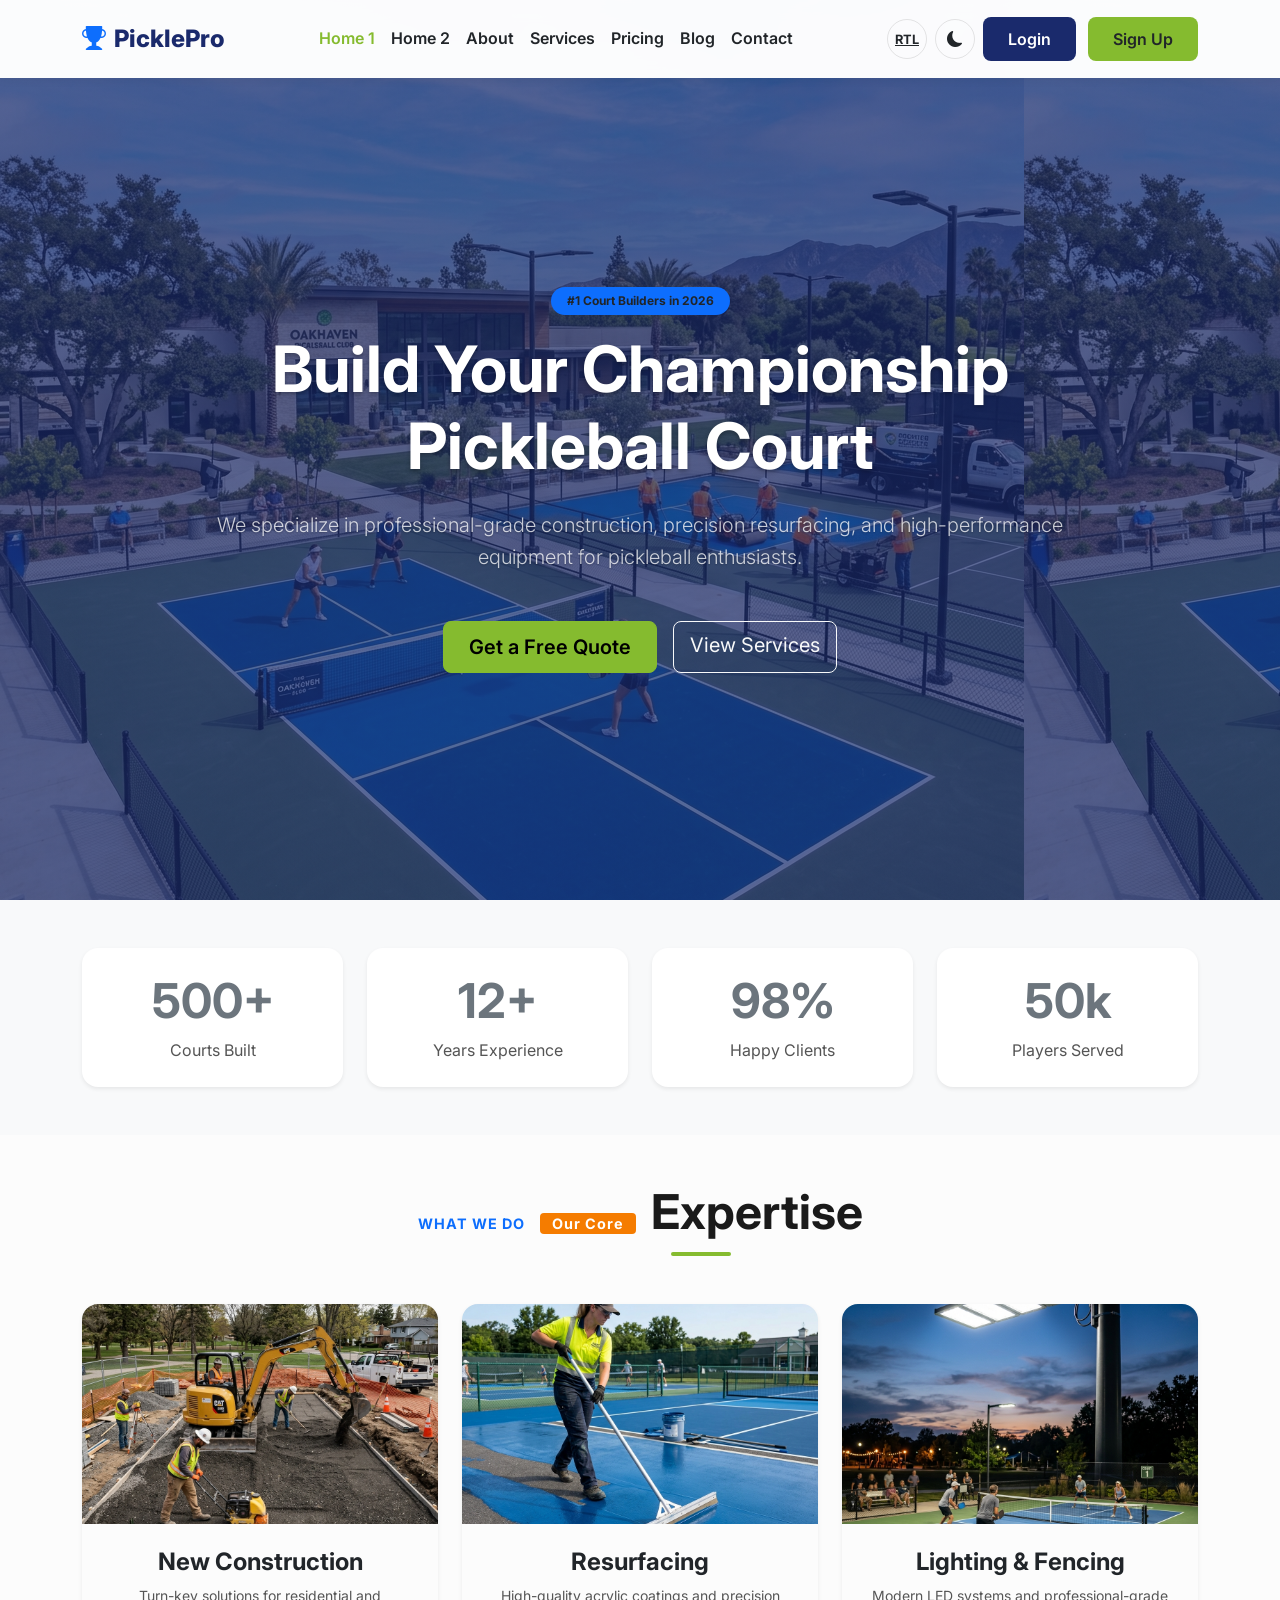
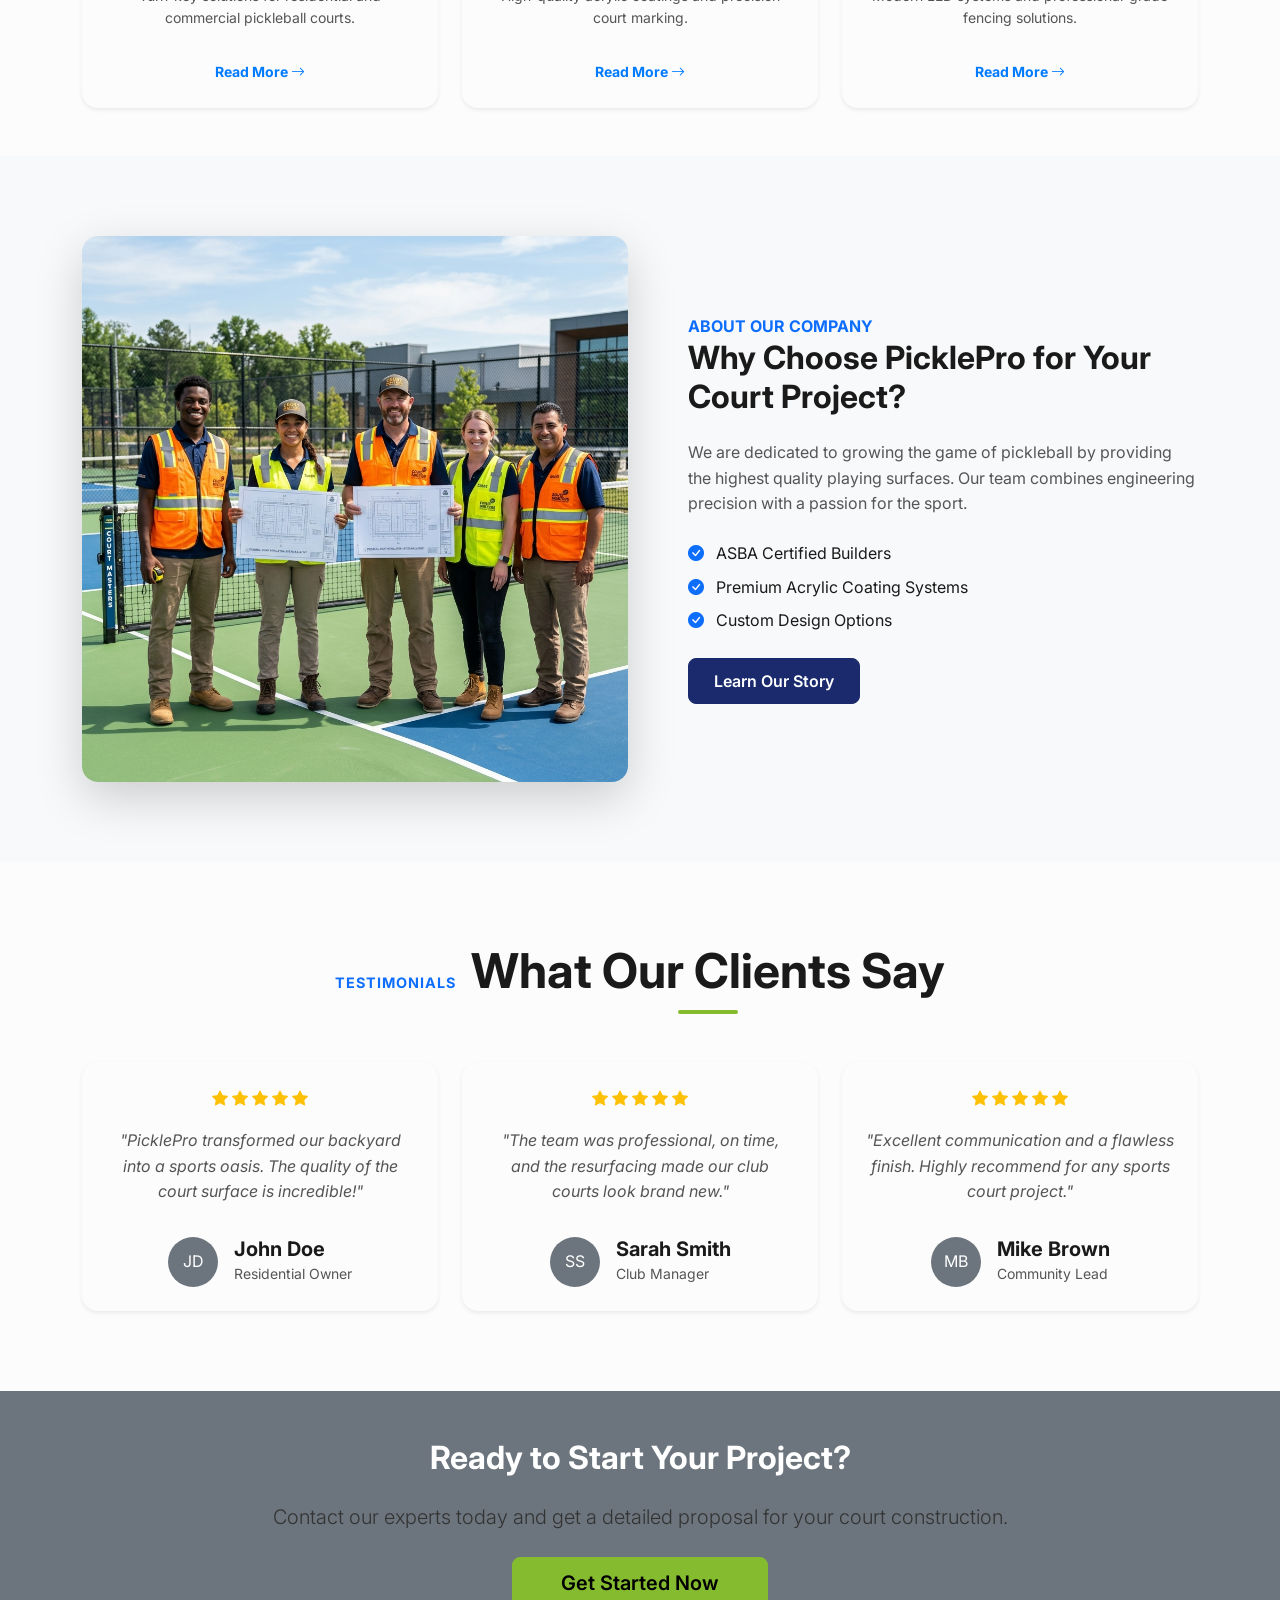
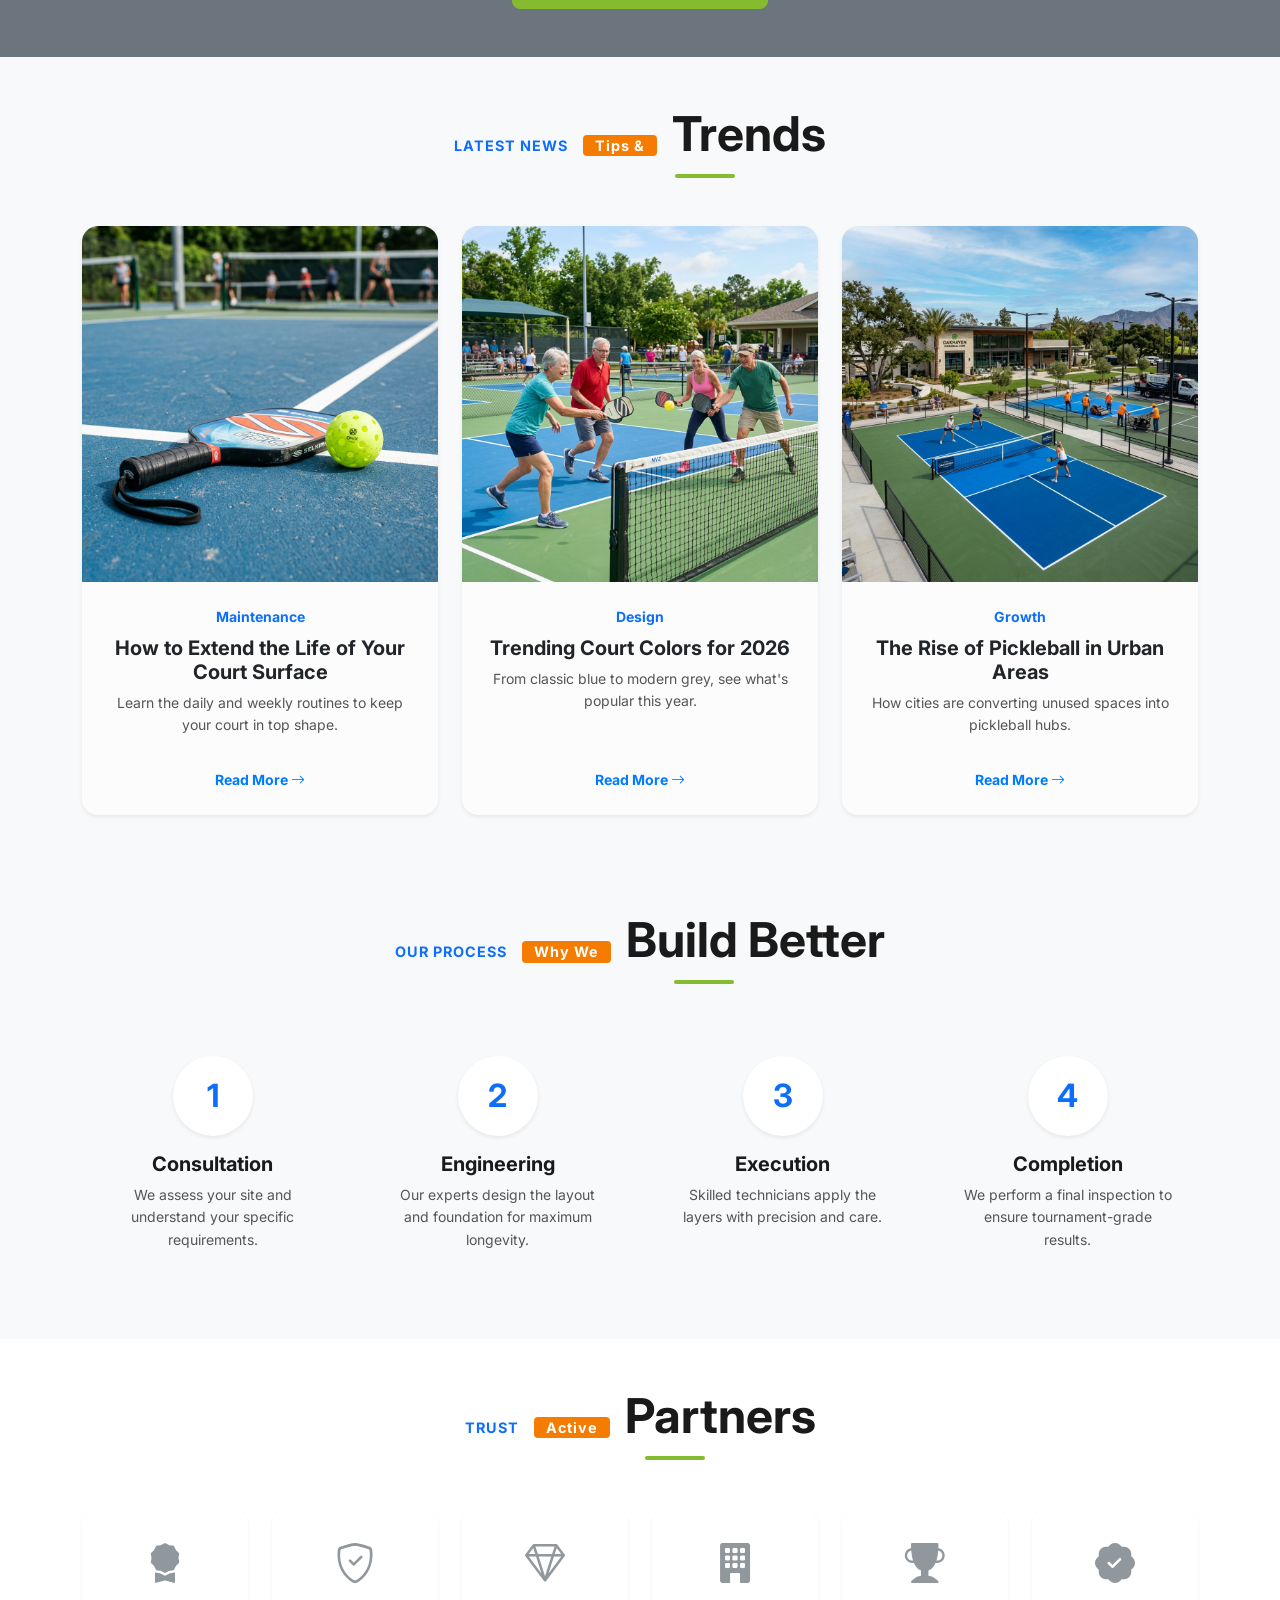
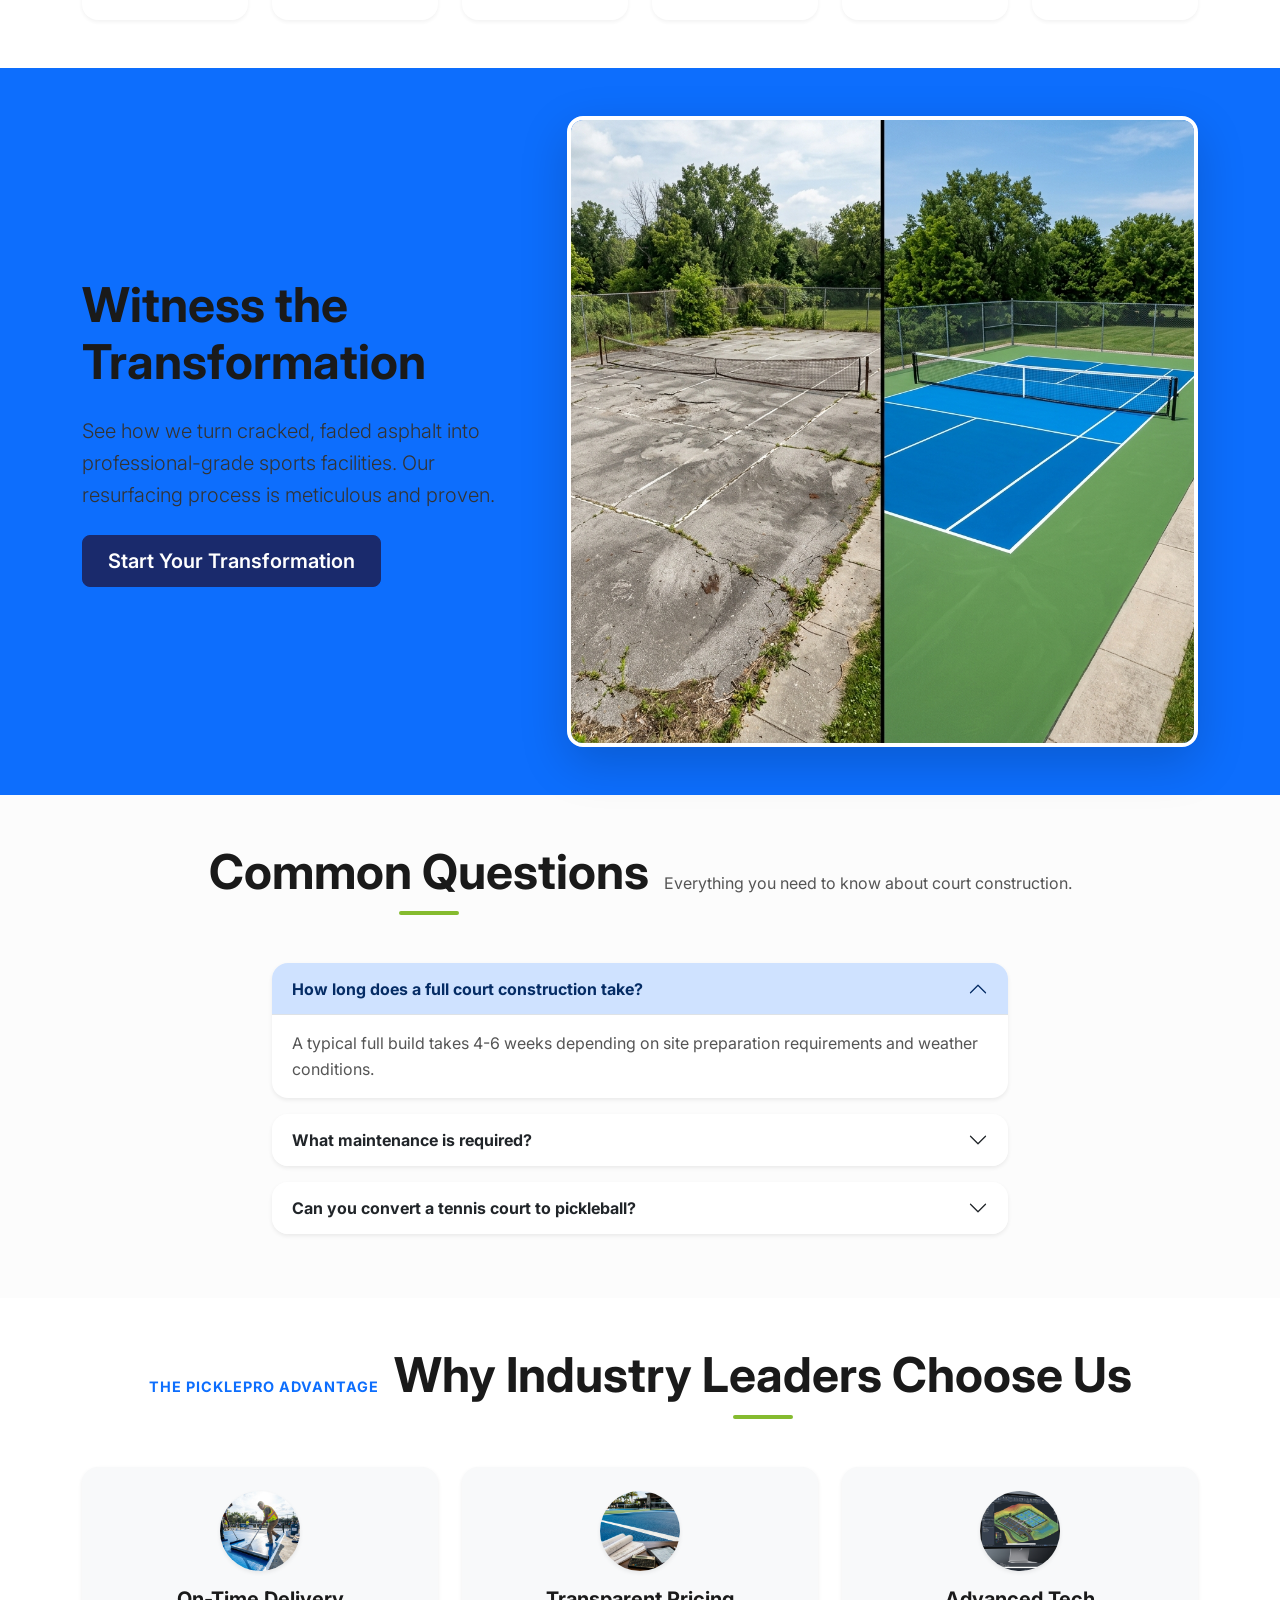
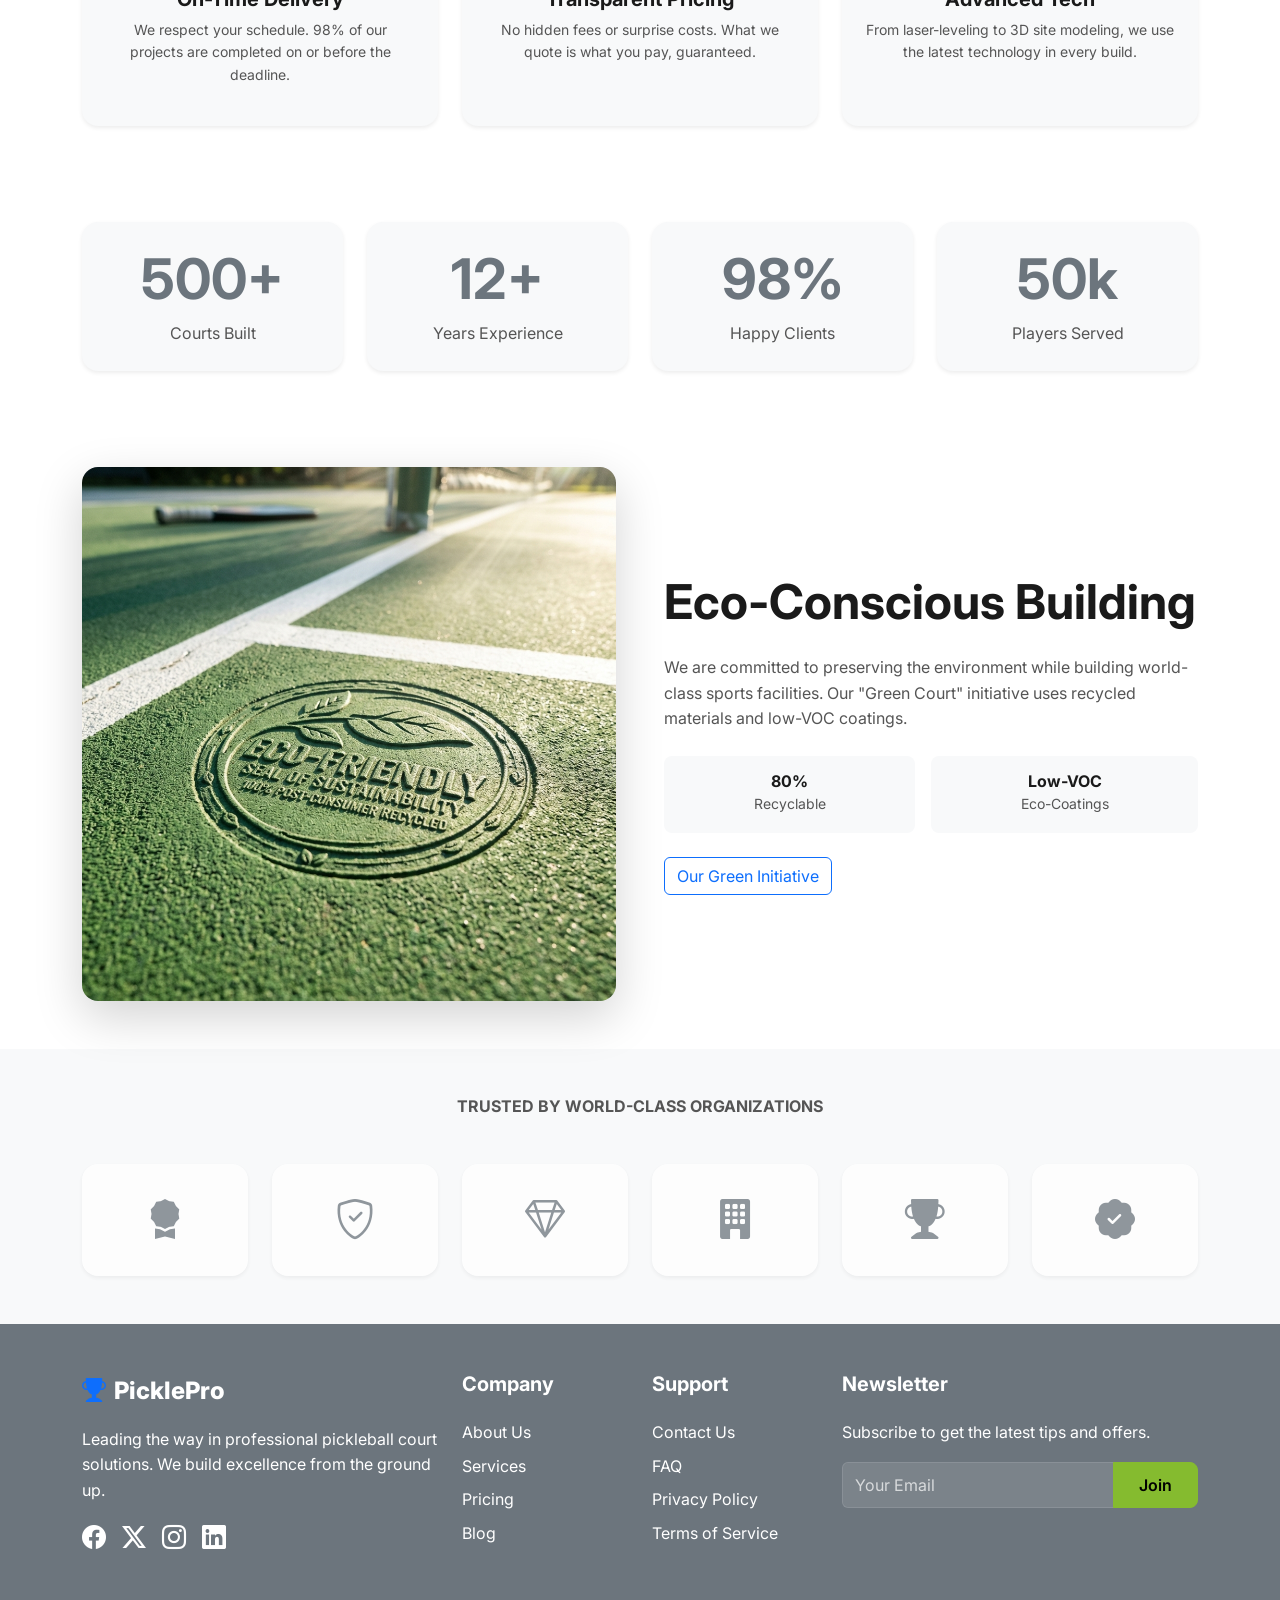
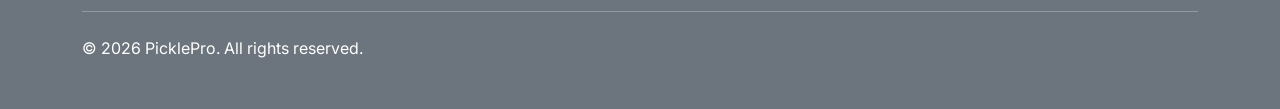
==== index.html @ c719e406 "UI: Fixed hamburger menu initialization issue in main.js. Improved offcanvas header branding and mob" ====
<!DOCTYPE html>
<html lang="en" dir="ltr" data-bs-theme="light">
<head>
    <meta charset="UTF-8">
    <meta name="viewport" content="width=device-width, initial-scale=1.0">
    <title>PicklePro | Premium Pickleball Court Construction & Resurfacing</title>
    <!-- Favicon -->
    <link rel='icon' type='image/png' href='assets/images/favicon.png'>
    
    <meta name="description" content="Professional pickleball court construction and resurfacing services. High-quality acrylic coatings, fencing, lighting, and net systems.">
    <!-- Bootstrap CSS -->
    <link href="https://cdn.jsdelivr.net/npm/bootstrap@5.3.3/dist/css/bootstrap.min.css" rel="stylesheet">
    <!-- Bootstrap Icons -->
    <link rel="stylesheet" href="https://cdn.jsdelivr.net/npm/bootstrap-icons@1.11.3/font/bootstrap-icons.min.css">
    <!-- Google Fonts -->
    <link href="https://fonts.googleapis.com/css2?family=Inter:wght@400;600;700;800&display=swap" rel="stylesheet">
    <!-- Custom CSS -->
    <link rel="stylesheet" href="assets/css/style.css">
</head>
<body>

    <!-- Header -->
    <header class="fixed-top">
        <nav class="navbar navbar-expand-lg">
            <div class="container">
                <a class="navbar-brand d-flex align-items-center" href="index.html">
                    <i class="bi bi-trophy-fill me-2 text-primary"></i>
                    <span>PicklePro</span>
                </a>
                
                <div class="d-flex align-items-center order-lg-3">
                    <div class="d-none d-lg-flex align-items-center">
                        <button class="btn btn-link me-2 fw-bold" id="rtl-toggle" title="Toggle RTL" style="font-size: 0.8rem;">
                            RTL
                        </button>
                        <button class="btn btn-link me-2" id="theme-toggle" title="Toggle Theme">
                            <i class="bi bi-moon-fill"></i>
                        </button>
                    </div>
                    <div class="d-none d-lg-block">
                        <a href="login.html" class="btn btn-secondary me-2">Login</a>
                        <a href="register.html" class="btn btn-primary">Sign Up</a>
                    </div>
                    <button class="navbar-toggler ms-2" type="button" data-bs-toggle="offcanvas" data-bs-target="#offcanvasNavbar" aria-controls="offcanvasNavbar">
                        <span class="navbar-toggler-icon"></span>
                    </button>
                </div>

                <div class="offcanvas offcanvas-end" tabindex="-1" id="offcanvasNavbar" aria-labelledby="offcanvasNavbarLabel">
                    <div class="offcanvas-header">
                        <h5 class="offcanvas-title d-flex align-items-center" id="offcanvasNavbarLabel">
                            <i class="bi bi-trophy-fill me-2 text-primary"></i>
                            <span>PicklePro</span>
                        </h5>
                        <button type="button" class="btn-close" data-bs-dismiss="offcanvas" aria-label="Close"></button>
                    </div>
                    <div class="offcanvas-body">
                        <div class="d-flex d-lg-none align-items-center mb-4 pb-3 border-bottom">
                            <button class="rtl-toggle-mobile me-2 fw-bold" title="Toggle RTL">
                                RTL
                            </button>
                            <button class="theme-toggle-mobile" title="Toggle Theme">
                                <i class="bi bi-moon-fill me-1"></i> Mode
                            </button>
                        </div>
                        <ul class="navbar-nav justify-content-center flex-grow-1 pe-3">
                            <li class="nav-item"><a class="nav-link active" href="index.html">Home 1</a></li>
                            <li class="nav-item"><a class="nav-link" href="home-2.html">Home 2</a></li>
                            <li class="nav-item"><a class="nav-link" href="about.html">About</a></li>
                            <li class="nav-item"><a class="nav-link" href="services.html">Services</a></li>
                            <li class="nav-item"><a class="nav-link" href="pricing.html">Pricing</a></li>
                            <li class="nav-item"><a class="nav-link" href="blog.html">Blog</a></li>
                            <li class="nav-item"><a class="nav-link" href="contact.html">Contact</a></li>
                            <li class="nav-item d-lg-none mt-3"><a href="login.html" class="btn btn-secondary w-100 mb-2">Login</a></li>
                            <li class="nav-item d-lg-none"><a href="register.html" class="btn btn-primary w-100">Sign Up</a></li>
                        </ul>
                    </div>
                </div>
            </div>
        </nav>
    </header>

    <main>
        <!-- Hero Section -->
        <section class="hero text-center d-flex align-items-center min-vh-100">
            <div class="container">
                <div class="row justify-content-center">
                    <div class="col-lg-10">
                        <span class="badge bg-primary text-dark mb-3 px-3 py-2 rounded-pill">#1 Court Builders in 2026</span>
                        <h1 class="display-3 fw-bold mb-4">Build Your Championship Pickleball Court</h1>
                        <p class="lead mb-5 text-light opacity-75">We specialize in professional-grade construction, precision resurfacing, and high-performance equipment for pickleball enthusiasts.</p>
                        <div class="d-flex flex-column flex-sm-row justify-content-center gap-3">
                            <a href="contact.html" class="btn btn-primary btn-lg">Get a Free Quote</a>
                            <a href="services.html" class="btn btn-outline-light btn-lg">View Services</a>
                        </div>
                    </div>
                </div>
            </div>
        </section>

        <!-- Stats Section (Content Section 1) -->
        <section class="py-5 bg-light">
            <div class="container">
                <div class="row g-4 text-center">
                    <div class="col-6 col-md-3">
                        <div class="stat-card p-4 rounded-4 bg-white border-0 shadow-sm h-100">
                            <h2 class="display-5 fw-bold text-secondary">500+</h2>
                            <p class="text-muted mb-0">Courts Built</p>
                        </div>
                    </div>
                    <div class="col-6 col-md-3">
                        <div class="stat-card p-4 rounded-4 bg-white border-0 shadow-sm h-100">
                            <h2 class="display-5 fw-bold text-secondary">12+</h2>
                            <p class="text-muted mb-0">Years Experience</p>
                        </div>
                    </div>
                    <div class="col-6 col-md-3">
                        <div class="stat-card p-4 rounded-4 bg-white border-0 shadow-sm h-100">
                            <h2 class="display-5 fw-bold text-secondary">98%</h2>
                            <p class="text-muted mb-0">Happy Clients</p>
                        </div>
                    </div>
                    <div class="col-6 col-md-3">
                        <div class="stat-card p-4 rounded-4 bg-white border-0 shadow-sm h-100">
                            <h2 class="display-5 fw-bold text-secondary">50k</h2>
                            <p class="text-muted mb-0">Players Served</p>
                        </div>
                    </div>
                </div>
            </div>
        </section>

        <!-- Services Preview (Content Section 2) -->
        <section class="services-preview py-5">
            <div class="container">
                <div class="section-title mb-5">
                    <span class="text-primary fw-bold text-uppercase">What We Do</span>
                    <h2 class="display-5 fw-bold"><span class="highlight-orange">Our Core</span> Expertise</h2>
                </div>
                <div class="row g-4">
                    <div class="col-md-4">
                        <div class="card h-100 p-0 border-0 shadow-sm rounded-4 overflow-hidden hover-card d-flex flex-column">
                            <img src="assets/images/service-1.png" class="card-img-top" style="height: 220px; object-fit: cover;" alt="New Construction">
                            <div class="card-body p-4 text-center d-flex flex-column">
                                <h3 class="h4 fw-bold">New Construction</h3>
                                <p class="text-muted small flex-grow-1">Turn-key solutions for residential and commercial pickleball courts.</p>
                                <a href="service-details.html" class="btn-read-more small mt-3">Read More <i class="bi bi-arrow-right"></i></a>
                            </div>
                        </div>
                    </div>
                    <div class="col-md-4">
                        <div class="card h-100 p-0 border-0 shadow-sm rounded-4 overflow-hidden hover-card d-flex flex-column">
                            <img src="assets/images/service-2.png" class="card-img-top" style="height: 220px; object-fit: cover;" alt="Resurfacing">
                            <div class="card-body p-4 text-center d-flex flex-column">
                                <h3 class="h4 fw-bold">Resurfacing</h3>
                                <p class="text-muted small flex-grow-1">High-quality acrylic coatings and precision court marking.</p>
                                <a href="service-details.html" class="btn-read-more small mt-3">Read More <i class="bi bi-arrow-right"></i></a>
                            </div>
                        </div>
                    </div>
                    <div class="col-md-4">
                        <div class="card h-100 p-0 border-0 shadow-sm rounded-4 overflow-hidden hover-card d-flex flex-column">
                            <img src="assets/images/lighting.png" class="card-img-top" style="height: 220px; object-fit: cover;" alt="Lighting & Fencing">
                            <div class="card-body p-4 text-center d-flex flex-column">
                                <h3 class="h4 fw-bold">Lighting & Fencing</h3>
                                <p class="text-muted small flex-grow-1">Modern LED systems and professional-grade fencing solutions.</p>
                                <a href="service-details.html" class="btn-read-more small mt-3">Read More <i class="bi bi-arrow-right"></i></a>
                            </div>
                        </div>
                    </div>
                </div>
            </div>
        </section>

        <!-- About Preview (Content Section 3) -->
        <section class="about-preview bg-light">
            <div class="container">
                <div class="row align-items-center">
                    <div class="col-lg-6 mb-4 mb-lg-0">
                        <img src="assets/images/about.png" alt="About PicklePro" class="img-fluid rounded-4 shadow-lg">
                    </div>
                    <div class="col-lg-6 ps-lg-5">
                        <span class="text-primary fw-bold text-uppercase">About Our Company</span>
                        <h2 class="mb-4">Why Choose PicklePro for Your Court Project?</h2>
                        <p class="text-muted mb-4">We are dedicated to growing the game of pickleball by providing the highest quality playing surfaces. Our team combines engineering precision with a passion for the sport.</p>
                        <ul class="list-unstyled mb-4">
                            <li class="mb-2"><i class="bi bi-check-circle-fill text-primary me-2"></i> ASBA Certified Builders</li>
                            <li class="mb-2"><i class="bi bi-check-circle-fill text-primary me-2"></i> Premium Acrylic Coating Systems</li>
                            <li class="mb-2"><i class="bi bi-check-circle-fill text-primary me-2"></i> Custom Design Options</li>
                        </ul>
                        <a href="about.html" class="btn btn-secondary">Learn Our Story</a>
                    </div>
                </div>
            </div>
        </section>

        <!-- Testimonials (Content Section 4) -->
        <section class="testimonials">
            <div class="container">
                <div class="section-title mb-5">
                    <span class="text-primary fw-bold text-uppercase">Testimonials</span>
                    <h2 class="display-5 fw-bold">What Our Clients Say</h2>
                </div>
                <div class="row g-4">
                    <div class="col-md-4">
                        <div class="card h-100 p-4 border-0 shadow-sm rounded-4 hover-card text-center d-flex flex-column">
                            <div class="mb-3">
                                <i class="bi bi-star-fill text-warning"></i>
                                <i class="bi bi-star-fill text-warning"></i>
                                <i class="bi bi-star-fill text-warning"></i>
                                <i class="bi bi-star-fill text-warning"></i>
                                <i class="bi bi-star-fill text-warning"></i>
                            </div>
                            <p class="fst-italic text-muted flex-grow-1">"PicklePro transformed our backyard into a sports oasis. The quality of the court surface is incredible!"</p>
                            <div class="d-flex align-items-center justify-content-center mt-auto pt-3">
                                <div class="avatar me-3 bg-secondary rounded-circle text-white d-flex align-items-center justify-content-center" style="width: 50px; height: 50px;">JD</div>
                                <div class="text-start">
                                    <h5 class="mb-0">John Doe</h5>
                                    <small class="text-muted">Residential Owner</small>
                                </div>
                            </div>
                        </div>
                    </div>
                    <div class="col-md-4">
                        <div class="card h-100 p-4 border-0 shadow-sm rounded-4 hover-card text-center d-flex flex-column">
                            <div class="mb-3">
                                <i class="bi bi-star-fill text-warning"></i>
                                <i class="bi bi-star-fill text-warning"></i>
                                <i class="bi bi-star-fill text-warning"></i>
                                <i class="bi bi-star-fill text-warning"></i>
                                <i class="bi bi-star-fill text-warning"></i>
                            </div>
                            <p class="fst-italic text-muted flex-grow-1">"The team was professional, on time, and the resurfacing made our club courts look brand new."</p>
                            <div class="d-flex align-items-center justify-content-center mt-auto pt-3">
                                <div class="avatar me-3 bg-secondary rounded-circle text-white d-flex align-items-center justify-content-center" style="width: 50px; height: 50px;">SS</div>
                                <div class="text-start">
                                    <h5 class="mb-0">Sarah Smith</h5>
                                    <small class="text-muted">Club Manager</small>
                                </div>
                            </div>
                        </div>
                    </div>
                    <div class="col-md-4">
                        <div class="card h-100 p-4 border-0 shadow-sm rounded-4 hover-card text-center d-flex flex-column">
                            <div class="mb-3">
                                <i class="bi bi-star-fill text-warning"></i>
                                <i class="bi bi-star-fill text-warning"></i>
                                <i class="bi bi-star-fill text-warning"></i>
                                <i class="bi bi-star-fill text-warning"></i>
                                <i class="bi bi-star-fill text-warning"></i>
                            </div>
                            <p class="fst-italic text-muted flex-grow-1">"Excellent communication and a flawless finish. Highly recommend for any sports court project."</p>
                            <div class="d-flex align-items-center justify-content-center mt-auto pt-3">
                                <div class="avatar me-3 bg-secondary rounded-circle text-white d-flex align-items-center justify-content-center" style="width: 50px; height: 50px;">MB</div>
                                <div class="text-start">
                                    <h5 class="mb-0">Mike Brown</h5>
                                    <small class="text-muted">Community Lead</small>
                                </div>
                            </div>
                        </div>
                    </div>
                </div>
            </div>
        </section>

        <!-- Newsletter (Content Section 5) -->
        <section class="cta-section bg-secondary text-white py-5">
            <div class="container text-center">
                <h2 class="text-white mb-4">Ready to Start Your Project?</h2>
                <p class="lead mb-4">Contact our experts today and get a detailed proposal for your court construction.</p>
                <a href="contact.html" class="btn btn-primary btn-lg px-5">Get Started Now</a>
            </div>
        </section>

        <!-- Blog Preview (Content Section 6) -->
        <section class="blog-preview bg-light py-5">
            <div class="container">
                <div class="section-title mb-5">
                    <span class="text-primary fw-bold text-uppercase">Latest News</span>
                    <h2 class="display-5 fw-bold"><span class="highlight-orange">Tips &</span> Trends</h2>
                </div>
                <div class="row g-4">
                    <div class="col-md-6 col-lg-4">
                        <div class="card h-100 border-0 shadow-sm rounded-4 overflow-hidden hover-card d-flex flex-column">
                            <img src="assets/images/blog-1.png" class="card-img-top" alt="Blog Post">
                            <div class="card-body p-4 text-center d-flex flex-column">
                                <small class="text-primary fw-bold">Maintenance</small>
                                <h5 class="card-title mt-2 fw-bold">How to Extend the Life of Your Court Surface</h5>
                                <p class="card-text text-muted small flex-grow-1">Learn the daily and weekly routines to keep your court in top shape.</p>
                                <a href="blog-details.html" class="btn-read-more small mt-3">Read More <i class="bi bi-arrow-right"></i></a>
                            </div>
                        </div>
                    </div>
                    <div class="col-md-6 col-lg-4">
                        <div class="card h-100 border-0 shadow-sm rounded-4 overflow-hidden hover-card d-flex flex-column">
                            <img src="assets/images/blog-2.png" class="card-img-top" alt="Blog Post">
                            <div class="card-body p-4 text-center d-flex flex-column">
                                <small class="text-primary fw-bold">Design</small>
                                <h5 class="card-title mt-2 fw-bold">Trending Court Colors for 2026</h5>
                                <p class="card-text text-muted small flex-grow-1">From classic blue to modern grey, see what's popular this year.</p>
                                <a href="blog-details.html" class="btn-read-more small mt-3">Read More <i class="bi bi-arrow-right"></i></a>
                            </div>
                        </div>
                    </div>
                    <div class="col-md-6 col-lg-4 d-none d-lg-block">
                        <div class="card h-100 border-0 shadow-sm rounded-4 overflow-hidden hover-card d-flex flex-column">
                            <img src="assets/images/hero-bg.png" class="card-img-top" alt="Blog Post">
                            <div class="card-body p-4 text-center d-flex flex-column">
                                <small class="text-primary fw-bold">Growth</small>
                                <h5 class="card-title mt-2 fw-bold">The Rise of Pickleball in Urban Areas</h5>
                                <p class="card-text text-muted small flex-grow-1">How cities are converting unused spaces into pickleball hubs.</p>
                                <a href="blog-details.html" class="btn-read-more small mt-3">Read More <i class="bi bi-arrow-right"></i></a>
                            </div>
                        </div>
                    </div>
                </div>
            </div>
        </section>

        <!-- Building Process (New Section 2) -->
        <section class="process py-5 bg-light">
            <div class="container">
                <div class="section-title mb-5">
                    <span class="text-primary fw-bold text-uppercase">Our Process</span>
                    <h2 class="display-5 fw-bold"><span class="highlight-orange">Why We</span> Build Better</h2>
                </div>
                <div class="row g-4">
                    <div class="col-md-3">
                        <div class="text-center p-4">
                            <div class="rounded-circle bg-white shadow-sm d-flex align-items-center justify-content-center mx-auto mb-3" style="width: 80px; height: 80px;">
                                <span class="h2 mb-0 text-primary fw-bold">1</span>
                            </div>
                            <h5 class="fw-bold">Consultation</h5>
                            <p class="small text-muted">We assess your site and understand your specific requirements.</p>
                        </div>
                    </div>
                    <div class="col-md-3">
                        <div class="text-center p-4">
                            <div class="rounded-circle bg-white shadow-sm d-flex align-items-center justify-content-center mx-auto mb-3" style="width: 80px; height: 80px;">
                                <span class="h2 mb-0 text-primary fw-bold">2</span>
                            </div>
                            <h5 class="fw-bold">Engineering</h5>
                            <p class="small text-muted">Our experts design the layout and foundation for maximum longevity.</p>
                        </div>
                    </div>
                    <div class="col-md-3">
                        <div class="text-center p-4">
                            <div class="rounded-circle bg-white shadow-sm d-flex align-items-center justify-content-center mx-auto mb-3" style="width: 80px; height: 80px;">
                                <span class="h2 mb-0 text-primary fw-bold">3</span>
                            </div>
                            <h5 class="fw-bold">Execution</h5>
                            <p class="small text-muted">Skilled technicians apply the layers with precision and care.</p>
                        </div>
                    </div>
                    <div class="col-md-3">
                        <div class="text-center p-4">
                            <div class="rounded-circle bg-white shadow-sm d-flex align-items-center justify-content-center mx-auto mb-3" style="width: 80px; height: 80px;">
                                <span class="h2 mb-0 text-primary fw-bold">4</span>
                            </div>
                            <h5 class="fw-bold">Completion</h5>
                            <p class="small text-muted">We perform a final inspection to ensure tournament-grade results.</p>
                        </div>
                    </div>
                </div>
            </div>
        </section>

        <!-- Partners (New Section 3) -->
        <section class="partners py-5 bg-white">
            <div class="container">
                <div class="section-title mb-5">
                    <span class="text-primary fw-bold text-uppercase">Trust</span>
                    <h2 class="display-5 fw-bold"><span class="highlight-orange">Active</span> Partners</h2>
                </div>
                <div class="row g-4 align-items-stretch justify-content-center">
                    <div class="col-4 col-md-2">
                        <div class="card p-4 border-1 border-secondary-subtle shadow-sm rounded-4 hover-card bg-white h-100 d-flex align-items-center justify-content-center opacity-75">
                            <i class="bi bi-award-fill fs-1 text-secondary"></i>
                        </div>
                    </div>
                    <div class="col-4 col-md-2">
                        <div class="card p-4 border-1 border-secondary-subtle shadow-sm rounded-4 hover-card bg-white h-100 d-flex align-items-center justify-content-center opacity-75">
                            <i class="bi bi-shield-check fs-1 text-secondary"></i>
                        </div>
                    </div>
                    <div class="col-4 col-md-2">
                        <div class="card p-4 border-1 border-secondary-subtle shadow-sm rounded-4 hover-card bg-white h-100 d-flex align-items-center justify-content-center opacity-75">
                            <i class="bi bi-gem fs-1 text-secondary"></i>
                        </div>
                    </div>
                    <div class="col-4 col-md-2">
                        <div class="card p-4 border-1 border-secondary-subtle shadow-sm rounded-4 hover-card bg-white h-100 d-flex align-items-center justify-content-center opacity-75">
                            <i class="bi bi-building-fill fs-1 text-secondary"></i>
                        </div>
                    </div>
                    <div class="col-4 col-md-2">
                        <div class="card p-4 border-1 border-secondary-subtle shadow-sm rounded-4 hover-card bg-white h-100 d-flex align-items-center justify-content-center opacity-75">
                            <i class="bi bi-trophy-fill fs-1 text-secondary"></i>
                        </div>
                    </div>
                    <div class="col-4 col-md-2">
                        <div class="card p-4 border-1 border-secondary-subtle shadow-sm rounded-4 hover-card bg-white h-100 d-flex align-items-center justify-content-center opacity-75">
                            <i class="bi bi-patch-check-fill fs-1 text-secondary"></i>
                        </div>
                    </div>
                </div>
            </div>
        </section>

        <!-- Before/After Showcase (New Section 2) -->
        <section class="before-after bg-primary py-5">
            <div class="container">
                <div class="row align-items-center g-5 text-dark">
                    <div class="col-lg-5">
                        <h2 class="display-5 fw-bold mb-4">Witness the Transformation</h2>
                        <p class="lead mb-4">See how we turn cracked, faded asphalt into professional-grade sports facilities. Our resurfacing process is meticulous and proven.</p>
                        <a href="contact.html" class="btn btn-secondary btn-lg">Start Your Transformation</a>
                    </div>
                    <div class="col-lg-7">
                        <img src="assets/images/before-after.png" class="img-fluid rounded-4 shadow-lg border border-4 border-white" alt="Before and After">
                    </div>
                </div>
            </div>
        </section>

        <!-- FAQ Section (New Section 3) -->
        <section class="faq-section py-5">
            <div class="container">
                <div class="section-title text-center mb-5">
                    <h2 class="display-5 fw-bold">Common Questions</h2>
                    <p class="text-muted">Everything you need to know about court construction.</p>
                </div>
                <div class="row justify-content-center">
                    <div class="col-lg-8">
                        <div class="accordion" id="mainFaq">
                            <div class="accordion-item border-0 mb-3 shadow-sm rounded-4 overflow-hidden">
                                <h2 class="accordion-header">
                                    <button class="accordion-button fw-bold" type="button" data-bs-toggle="collapse" data-bs-target="#faq1">
                                        How long does a full court construction take?
                                    </button>
                                </h2>
                                <div id="faq1" class="accordion-collapse collapse show" data-bs-parent="#mainFaq">
                                    <div class="accordion-body text-muted">
                                        A typical full build takes 4-6 weeks depending on site preparation requirements and weather conditions.
                                    </div>
                                </div>
                            </div>
                            <div class="accordion-item border-0 mb-3 shadow-sm rounded-4 overflow-hidden">
                                <h2 class="accordion-header">
                                    <button class="accordion-button collapsed fw-bold" type="button" data-bs-toggle="collapse" data-bs-target="#faq2">
                                        What maintenance is required?
                                    </button>
                                </h2>
                                <div id="faq2" class="accordion-collapse collapse" data-bs-parent="#mainFaq">
                                    <div class="accordion-body text-muted">
                                        Regular pressure washing and debris removal are recommended. We also offer annual maintenance check-ups to ensure longevity.
                                    </div>
                                </div>
                            </div>
                            <div class="accordion-item border-0 mb-3 shadow-sm rounded-4 overflow-hidden">
                                <h2 class="accordion-header">
                                    <button class="accordion-button collapsed fw-bold" type="button" data-bs-toggle="collapse" data-bs-target="#faq3">
                                        Can you convert a tennis court to pickleball?
                                    </button>
                                </h2>
                                <div id="faq3" class="accordion-collapse collapse" data-bs-parent="#mainFaq">
                                    <div class="accordion-body text-muted">
                                        Absolutely! This is one of our most popular services. We can fit up to 4 pickleball courts on a single standard tennis court.
                                    </div>
                                </div>
                            </div>
                        </div>
                    </div>
                </div>
            </div>
        </section>

        <!-- Why Choose Us (New Section 5) -->
        <section class="py-5 bg-white">
            <div class="container">
                <div class="section-title text-center mb-5">
                    <span class="text-primary fw-bold text-uppercase">The PicklePro Advantage</span>
                    <h2 class="display-5 fw-bold">Why Industry Leaders Choose Us</h2>
                </div>
                <div class="row g-4">
                    <div class="col-md-4">
                        <div class="p-4 h-100 border-0 shadow-sm rounded-4 bg-light text-center hover-card">
                            <img src="assets/images/process.png" class="rounded-circle mb-3 shadow-sm" style="width: 80px; height: 80px; object-fit: cover;" alt="On-Time Delivery">
                            <h5 class="fw-bold">On-Time Delivery</h5>
                            <p class="small text-muted">We respect your schedule. 98% of our projects are completed on or before the deadline.</p>
                        </div>
                    </div>
                    <div class="col-md-4">
                        <div class="p-4 h-100 border-0 shadow-sm rounded-4 bg-light text-center hover-card">
                            <img src="assets/images/pricing-hero.png" class="rounded-circle mb-3 shadow-sm" style="width: 80px; height: 80px; object-fit: cover;" alt="Transparent Pricing">
                            <h5 class="fw-bold">Transparent Pricing</h5>
                            <p class="small text-muted">No hidden fees or surprise costs. What we quote is what you pay, guaranteed.</p>
                        </div>
                    </div>
                    <div class="col-md-4">
                        <div class="p-4 h-100 border-0 shadow-sm rounded-4 bg-light text-center hover-card">
                            <img src="assets/images/drone-map.png" class="rounded-circle mb-3 shadow-sm" style="width: 80px; height: 80px; object-fit: cover;" alt="Advanced Tech">
                            <h5 class="fw-bold">Advanced Tech</h5>
                            <p class="small text-muted">From laser-leveling to 3D site modeling, we use the latest technology in every build.</p>
                        </div>
                    </div>
                </div>
            </div>
        </section>

        <!-- Live Stats (New Section 6) -->
        <section class="py-5 bg-white">
            <div class="container">
                <div class="row g-4 text-center">
                    <div class="col-6 col-md-3">
                        <div class="stat-card p-4 rounded-4 bg-light border-0 shadow-sm h-100">
                            <h2 class="display-4 fw-bold text-secondary">500+</h2>
                            <p class="text-muted mb-0">Courts Built</p>
                        </div>
                    </div>
                    <div class="col-6 col-md-3">
                        <div class="stat-card p-4 rounded-4 bg-light border-0 shadow-sm h-100">
                            <h2 class="display-4 fw-bold text-secondary">12+</h2>
                            <p class="text-muted mb-0">Years Experience</p>
                        </div>
                    </div>
                    <div class="col-6 col-md-3">
                        <div class="stat-card p-4 rounded-4 bg-light border-0 shadow-sm h-100">
                            <h2 class="display-4 fw-bold text-secondary">98%</h2>
                            <p class="text-muted mb-0">Happy Clients</p>
                        </div>
                    </div>
                    <div class="col-6 col-md-3">
                        <div class="stat-card p-4 rounded-4 bg-light border-0 shadow-sm h-100">
                            <h2 class="display-4 fw-bold text-secondary">50k</h2>
                            <p class="text-muted mb-0">Players Served</p>
                        </div>
                    </div>
                </div>
            </div>
        </section>

        <!-- Sustainability (New Section 7) -->
        <section class="py-5 bg-white">
            <div class="container">
                <div class="row align-items-center g-5">
                    <div class="col-lg-6">
                        <img src="assets/images/eco-badge.png" class="img-fluid rounded-4 shadow-lg" alt="Eco Friendly">
                    </div>
                    <div class="col-lg-6">
                        <h2 class="display-5 fw-bold mb-4">Eco-Conscious Building</h2>
                        <p class="text-muted mb-4">We are committed to preserving the environment while building world-class sports facilities. Our "Green Court" initiative uses recycled materials and low-VOC coatings.</p>
                        <div class="d-flex gap-3 mb-4">
                            <div class="bg-light p-3 rounded-3 text-center flex-grow-1 hover-card">
                                <h6 class="mb-0 fw-bold">80%</h6>
                                <small class="text-muted">Recyclable</small>
                            </div>
                            <div class="bg-light p-3 rounded-3 text-center flex-grow-1 hover-card">
                                <h6 class="mb-0 fw-bold">Low-VOC</h6>
                                <small class="text-muted">Eco-Coatings</small>
                            </div>
                        </div>
                        <a href="about.html" class="btn btn-outline-primary">Our Green Initiative</a>
                    </div>
                </div>
            </div>
        </section>

        <!-- Partner Logos (New Section 4) -->
        <section class="partners py-5 bg-light">
            <div class="container text-center">
                <h6 class="text-uppercase text-muted fw-bold mb-5 ls-wide">Trusted by World-Class Organizations</h6>
                <div class="row g-4 align-items-stretch justify-content-center">
                    <div class="col-4 col-md-2">
                        <div class="card p-4 border-1 border-secondary-subtle shadow-sm rounded-4 hover-card bg-white h-100 d-flex align-items-center justify-content-center opacity-75">
                            <i class="bi bi-award-fill fs-1 text-secondary"></i>
                        </div>
                    </div>
                    <div class="col-4 col-md-2">
                        <div class="card p-4 border-1 border-secondary-subtle shadow-sm rounded-4 hover-card bg-white h-100 d-flex align-items-center justify-content-center opacity-75">
                            <i class="bi bi-shield-check fs-1 text-secondary"></i>
                        </div>
                    </div>
                    <div class="col-4 col-md-2">
                        <div class="card p-4 border-1 border-secondary-subtle shadow-sm rounded-4 hover-card bg-white h-100 d-flex align-items-center justify-content-center opacity-75">
                            <i class="bi bi-gem fs-1 text-secondary"></i>
                        </div>
                    </div>
                    <div class="col-4 col-md-2">
                        <div class="card p-4 border-1 border-secondary-subtle shadow-sm rounded-4 hover-card bg-white h-100 d-flex align-items-center justify-content-center opacity-75">
                            <i class="bi bi-building-fill fs-1 text-secondary"></i>
                        </div>
                    </div>
                    <div class="col-4 col-md-2">
                        <div class="card p-4 border-1 border-secondary-subtle shadow-sm rounded-4 hover-card bg-white h-100 d-flex align-items-center justify-content-center opacity-75">
                            <i class="bi bi-trophy-fill fs-1 text-secondary"></i>
                        </div>
                    </div>
                    <div class="col-4 col-md-2">
                        <div class="card p-4 border-1 border-secondary-subtle shadow-sm rounded-4 hover-card bg-white h-100 d-flex align-items-center justify-content-center opacity-75">
                            <i class="bi bi-patch-check-fill fs-1 text-secondary"></i>
                        </div>
                    </div>
                </div>
            </div>
        </section>
    </main>

    <!-- Footer -->
    <footer class="bg-secondary text-white py-5">
        <div class="container">
            <div class="row g-4">
                <div class="col-lg-4 col-md-6">
                    <a class="navbar-brand d-flex align-items-center text-white mb-3" href="#">
                        <i class="bi bi-trophy-fill me-2 text-primary"></i>
                        <span>PicklePro</span>
                    </a>
                    <p class="text-white-50">Leading the way in professional pickleball court solutions. We build excellence from the ground up.</p>
                    <div class="d-flex gap-3">
                        <a href="#" class="text-white opacity-75 hover-primary"><i class="bi bi-facebook fs-4"></i></a>
                        <a href="#" class="text-white opacity-75 hover-primary"><i class="bi bi-twitter-x fs-4"></i></a>
                        <a href="#" class="text-white opacity-75 hover-primary"><i class="bi bi-instagram fs-4"></i></a>
                        <a href="#" class="text-white opacity-75 hover-primary"><i class="bi bi-linkedin fs-4"></i></a>
                    </div>
                </div>
                <div class="col-lg-2 col-md-6">
                    <h5 class="mb-4 fw-bold">Company</h5>
                    <ul class="list-unstyled">
                        <li class="mb-2"><a href="about.html" class="text-white-50 text-decoration-none">About Us</a></li>
                        <li class="mb-2"><a href="services.html" class="text-white-50 text-decoration-none">Services</a></li>
                        <li class="mb-2"><a href="pricing.html" class="text-white-50 text-decoration-none">Pricing</a></li>
                        <li class="mb-2"><a href="blog.html" class="text-white-50 text-decoration-none">Blog</a></li>
                    </ul>
                </div>
                <div class="col-lg-2 col-md-6">
                    <h5 class="mb-4 fw-bold">Support</h5>
                    <ul class="list-unstyled">
                        <li class="mb-2"><a href="contact.html" class="text-white-50 text-decoration-none">Contact Us</a></li>
                        <li class="mb-2"><a href="#" class="text-white-50 text-decoration-none">FAQ</a></li>
                        <li class="mb-2"><a href="#" class="text-white-50 text-decoration-none">Privacy Policy</a></li>
                        <li class="mb-2"><a href="#" class="text-white-50 text-decoration-none">Terms of Service</a></li>
                    </ul>
                </div>
                <div class="col-lg-4 col-md-6">
                    <h5 class="mb-4 fw-bold">Newsletter</h5>
                    <p class="text-white-50">Subscribe to get the latest tips and offers.</p>
                    <form class="mt-3">
                        <div class="input-group">
                            <input type="email" class="form-control border-0" placeholder="Your Email">
                            <button class="btn btn-primary" type="button">Join</button>
                        </div>
                    </form>
                </div>
            </div>
            <hr class="mt-5 mb-4 border-white-50">
            <div class="row align-items-center">
                <div class="col-md-6 text-center text-md-start">
                    <p class="mb-0 text-white-50">&copy; 2026 PicklePro. All rights reserved.</p>
                </div>
                <div class="col-md-6 text-center text-md-end">
                </div>
            </div>
        </div>
    </footer>

    <!-- Back to Top -->
    <a href="#" id="back-to-top" class="btn btn-primary rounded-circle p-3 shadow position-fixed bottom-0 end-0 m-4" style="display: none; z-index: 1000;">
        <i class="bi bi-arrow-up"></i>
    </a>

    <!-- Scripts -->
    <script src="https://cdn.jsdelivr.net/npm/bootstrap@5.3.3/dist/js/bootstrap.bundle.min.js"></script>
    <script src="assets/js/main.js"></script>
</body>
</html>
---- assets/css/style.css ----
/* 
    Project: Pickleball Court Construction & Resurfacing
    Author: Antigravity
    Colors: Primary, Secondary, Tertiary
*/

:root {
    --primary-color: #85bb2f; /* Pickleball Green */
    --secondary-color: #1a2a6c; /* Court Blue */
    --tertiary-color: #fcfcfc; /* Cleaner Light Background */
    --text-dark: #1a1a1a; /* Darker for better contrast */
    --text-light: #f8f9fa;
    --transition: all 0.3s ease;
}

[data-bs-theme="dark"] {
    --tertiary-color: #121212;
    --text-dark: #f8f9fa;
    --text-light: #1a1a1a;
}

body {
    font-family: 'Inter', sans-serif;
    background-color: var(--tertiary-color);
    color: var(--text-dark);
    line-height: 1.6;
    transition: var(--transition);
}

/* Typography Contrast */
h1, h2, h3, h4, h5, h6 {
    color: #1a1a1a; /* Very dark for contrast */
    font-weight: 700;
}

[data-bs-theme="dark"] h1, 
[data-bs-theme="dark"] h2, 
[data-bs-theme="dark"] h3, 
[data-bs-theme="dark"] h4, 
[data-bs-theme="dark"] h5, 
[data-bs-theme="dark"] h6 {
    color: #ffffff;
}

.text-muted {
    color: #555555 !important; /* Balanced readability in light mode */
}

[data-bs-theme="dark"] .text-muted {
    color: rgba(255,255,255,0.7) !important;
}

p {
    color: #333333;
}

[data-bs-theme="dark"] p {
    color: #e0e0e0;
}

/* Buttons */
.btn-primary {
    background-color: var(--primary-color);
    border-color: var(--primary-color);
    color: #000;
    font-weight: 600;
    padding: 10px 25px;
    border-radius: 8px;
    transition: var(--transition);
}

.btn-primary:hover {
    background-color: var(--secondary-color);
    border-color: var(--secondary-color);
    color: #fff;
    transform: translateY(-2px);
}

.btn-secondary {
    background-color: var(--secondary-color);
    border-color: var(--secondary-color);
    color: #fff;
    font-weight: 600;
    padding: 10px 25px;
    border-radius: 8px;
    transition: var(--transition);
}

.btn-secondary:hover {
    background-color: var(--primary-color);
    border-color: var(--primary-color);
    color: #000;
    transform: translateY(-2px);
}

/* Navbar */
.navbar {
    padding: 15px 0;
    background-color: rgba(255, 255, 255, 0.98) !important;
    backdrop-filter: blur(10px);
    box-shadow: 0 2px 10px rgba(0,0,0,0.05);
}

[data-bs-theme="dark"] .navbar {
    background-color: rgba(18, 18, 18, 0.98) !important;
}

.navbar-toggler {
    border: none !important;
    padding: 8px !important;
    border-radius: 8px !important;
    background-color: rgba(0,0,0,0.05) !important;
    transition: var(--transition);
}

.navbar-toggler:focus {
    box-shadow: none !important;
    outline: none;
}

.navbar-toggler-icon {
    filter: none !important;
}

[data-bs-theme="dark"] .navbar-toggler {
    background-color: rgba(255,255,255,0.1) !important;
}

/* Ensure the hamburger icon is visible */
.navbar-toggler-icon {
    background-image: url("data:image/svg+xml,%3csvg xmlns='http://www.w3.org/2000/svg' viewBox='0 0 30 30'%3e%3cpath stroke='rgba%2826, 42, 108, 1%29' stroke-linecap='round' stroke-miterlimit='10' stroke-width='2' d='M4 7h22M4 15h22M4 23h22'/%3e%3c/svg%3e") !important;
}

[data-bs-theme="dark"] .navbar-toggler-icon {
    background-image: url("data:image/svg+xml,%3csvg xmlns='http://www.w3.org/2000/svg' viewBox='0 0 30 30'%3e%3cpath stroke='rgba%28255, 255, 255, 1%29' stroke-linecap='round' stroke-miterlimit='10' stroke-width='2' d='M4 7h22M4 15h22M4 23h22'/%3e%3c/svg%3e") !important;
}

.navbar-brand {
    font-weight: 800;
    font-size: 1.5rem;
    color: var(--secondary-color) !important;
    transition: var(--transition);
}

[data-bs-theme="dark"] .navbar-brand {
    color: var(--primary-color) !important;
}

.nav-link {
    color: #212529 !important; /* Fixed Dark Text */
    font-weight: 600;
    transition: var(--transition);
}

.nav-link:hover, .nav-link.active {
    color: #85bb2f !important; /* Fixed Pickleball Green */
}

/* Header Action Buttons (Static Contrast) */
header .btn-secondary {
    background-color: #1a2a6c !important;
    color: #fff !important;
    border: none;
}

header .btn-primary {
    background-color: #85bb2f !important;
    color: #212529 !important;
    border: none;
}

/* Footer Static Styles (Light on Dark) */
footer {
    background-color: #1a2a6c !important; /* Fixed Court Blue */
    color: #ffffff !important;
}

footer a, footer p, footer span, footer li {
    color: #ffffff !important; /* Pure White */
    text-decoration: none;
    transition: var(--transition);
}

footer a:hover {
    color: #85bb2f !important; /* Fixed Hover Green */
}

footer h5 {
    color: #ffffff !important;
    font-weight: 700;
}

footer .text-white-50, footer .opacity-75 {
    color: #ffffff !important;
    opacity: 1 !important;
}

/* Footer Newsletter Input Contrast */
footer .form-control {
    background-color: rgba(255,255,255,0.1) !important;
    border: 1px solid rgba(255,255,255,0.2) !important;
    color: #ffffff !important;
}

footer .form-control::placeholder {
    color: rgba(255,255,255,0.7) !important;
}

footer .form-control:focus {
    background-color: rgba(255,255,255,0.2) !important;
    border-color: #85bb2f !important;
    box-shadow: none;
    color: #ffffff !important;
}

/* Theme and RTL Toggle Buttons */
#theme-toggle, #rtl-toggle, .theme-toggle-mobile, .rtl-toggle-mobile {
    width: 40px;
    height: 40px;
    padding: 0;
    display: flex;
    align-items: center;
    justify-content: center;
    border-radius: 50% !important;
    border: 1px solid rgba(0,0,0,0.1) !important;
    background-color: transparent !important;
    color: #212529 !important;
    transition: var(--transition);
}

.theme-toggle-mobile, .rtl-toggle-mobile {
    width: auto;
    height: auto;
    padding: 8px 18px;
    border-radius: 30px !important;
    font-size: 0.85rem;
    display: flex;
    align-items: center;
    justify-content: center;
    background-color: rgba(0,0,0,0.05) !important;
}

#theme-toggle:hover, #rtl-toggle:hover, .theme-toggle-mobile:hover, .rtl-toggle-mobile:hover {
    background-color: rgba(0,0,0,0.1) !important;
    transform: translateY(-2px);
}

[data-bs-theme="dark"] #theme-toggle, 
[data-bs-theme="dark"] #rtl-toggle, 
[data-bs-theme="dark"] .theme-toggle-mobile, 
[data-bs-theme="dark"] .rtl-toggle-mobile {
    color: #fff !important;
    border-color: rgba(255,255,255,0.2) !important;
    background-color: rgba(255,255,255,0.05) !important;
}

[data-bs-theme="dark"] #theme-toggle:hover, 
[data-bs-theme="dark"] #rtl-toggle:hover,
[data-bs-theme="dark"] .theme-toggle-mobile:hover,
[data-bs-theme="dark"] .rtl-toggle-mobile:hover {
    background-color: rgba(255,255,255,0.15) !important;
}

.offcanvas-header {
    border-bottom: 1px solid rgba(0,0,0,0.05);
    padding: 20px 25px;
}

[data-bs-theme="dark"] .offcanvas-header {
    border-bottom: 1px solid rgba(255,255,255,0.05);
}

.offcanvas-title {
    font-weight: 800;
    color: var(--secondary-color);
}

[data-bs-theme="dark"] .offcanvas-title {
    color: var(--primary-color);
}

/* Sections */
section {
    padding: 80px 0;
}

.section-title {
    margin-bottom: 60px;
    display: flex;
    flex-direction: column;
    align-items: center;
    text-align: center;
    gap: 10px;
}

@media (min-width: 992px) {
    .section-title {
        flex-direction: row;
        justify-content: center;
        align-items: baseline;
        text-align: left;
        gap: 15px;
    }
}

.section-title span {
    font-size: 0.9rem;
    letter-spacing: 1px;
}

.section-title h2 {
    position: relative;
    padding-bottom: 15px;
    display: inline-block;
    margin-bottom: 0;
}

.section-title h2::after {
    content: '';
    position: absolute;
    bottom: 0;
    left: 50%;
    transform: translateX(-50%);
    width: 60px;
    height: 4px;
    background-color: var(--primary-color);
    border-radius: 2px;
}

.highlight-orange {
    background-color: #f57c00;
    color: #fff;
    padding: 2px 12px;
    margin-right: 5px;
    border-radius: 4px;
    display: inline-block;
}

[data-bs-theme="dark"] .highlight-orange {
    background-color: #e65100;
    color: #fff;
}

/* Cards */
.card {
    border: none;
    border-radius: 15px;
    box-shadow: 0 10px 30px rgba(0,0,0,0.05);
    transition: var(--transition);
    background-color: var(--tertiary-color);
}

.overflow-visible {
    overflow: visible !important;
}

.card:hover {
    transform: translateY(-10px);
    box-shadow: 0 15px 40px rgba(0,0,0,0.1);
}

/* Hero Sections */
.hero, .hero-2, .about-hero, .services-hero, .pricing-hero, .blog-hero, .contact-hero, .page-header {
    padding: 180px 0 120px;
    background-size: cover;
    background-position: center;
    color: #ffffff !important;
}

.hero h1, .hero-2 h1, .about-hero h1, .services-hero h1, .pricing-hero h1, .blog-hero h1, .contact-hero h1, .page-header h1 {
    color: #ffffff !important;
    text-shadow: 0 2px 4px rgba(0,0,0,0.3);
}

.hero p, .hero-2 p, .about-hero p, .services-hero p, .pricing-hero p, .blog-hero p, .contact-hero p, .page-header p {
    color: #ffffff !important;
    opacity: 0.9;
    text-shadow: 0 1px 2px rgba(0,0,0,0.3);
}

.hero {
    background: linear-gradient(rgba(26, 42, 108, 0.7), rgba(26, 42, 108, 0.7)), url('../images/hero-bg.png');
}

.about-hero {
    background: linear-gradient(rgba(26, 42, 108, 0.7), rgba(26, 42, 108, 0.7)), url('../images/about-hero.png');
    background-size: cover;
    background-position: center;
    padding: 180px 0 120px;
    margin-top: 50px;
}

.services-hero {
    background: linear-gradient(rgba(26, 42, 108, 0.7), rgba(26, 42, 108, 0.7)), url('../images/services-hero.png');
    background-size: cover;
    background-position: center;
    padding: 180px 0 120px;
    margin-top: 50px;
}

.pricing-hero {
    background: linear-gradient(rgba(26, 42, 108, 0.7), rgba(26, 42, 108, 0.7)), url('../images/pricing-hero.png');
    background-size: cover;
    background-position: center;
    padding: 180px 0 120px;
    margin-top: 50px;
}

.blog-hero {
    background: linear-gradient(rgba(26, 42, 108, 0.7), rgba(26, 42, 108, 0.7)), url('../images/blog-hero.png');
    background-size: cover;
    background-position: center;
    padding: 180px 0 120px;
    margin-top: 50px;
}

.contact-hero {
    background: linear-gradient(rgba(26, 42, 108, 0.7), rgba(26, 42, 108, 0.7)), url('../images/contact-hero.png');
    background-size: cover;
    background-position: center;
    padding: 180px 0 120px;
    margin-top: 50px;
}

/* Footer */
footer {
    background-color: var(--secondary-color);
    color: #fff;
    padding: 80px 0 20px;
}

footer a {
    color: rgba(255, 255, 255, 0.7);
    text-decoration: none;
    transition: var(--transition);
}

footer a:hover {
    color: var(--primary-color);
}

/* Back to Top */
#back-to-top {
    position: fixed;
    bottom: 30px;
    right: 30px;
    display: none;
    z-index: 99;
}

/* RTL Support */
[dir="rtl"] .ms-auto {
    margin-right: auto !important;
    margin-left: unset !important;
}

[dir="rtl"] .me-auto {
    margin-left: auto !important;
    margin-right: unset !important;
}

/* Dashboard Sidebar */
.sidebar {
    height: 100vh;
    width: 250px;
    position: fixed;
    top: 0;
    left: 0;
    background-color: var(--secondary-color);
    padding-top: 20px;
    transition: var(--transition);
}

.sidebar a {
    padding: 15px 25px;
    text-decoration: none;
    font-size: 1.1rem;
    color: #fff;
    display: block;
    transition: 0.3s;
}

.sidebar a:hover {
    background-color: var(--primary-color);
    color: #000;
}

.dashboard-content {
    margin-left: 250px;
    padding: 20px;
}

@media (max-width: 768px) {
    .sidebar {
        width: 0;
        overflow: hidden;
    }
    .dashboard-content {
        margin-left: 0;
    }
}
/* Generic Hover Card */
.hover-card {
    transition: all 0.3s ease;
    cursor: pointer;
}
.hover-card:hover {
    transform: translateY(-10px);
    box-shadow: 0 15px 30px rgba(0,0,0,0.1) !important;
}

[data-bs-theme="dark"] .hover-card:hover {
    box-shadow: 0 15px 30px rgba(0,0,0,0.5) !important;
}

.stat-card {
    transition: all 0.3s ease;
    cursor: pointer;
}
.stat-card:hover {
    transform: translateY(-10px);
    background-color: var(--secondary-color) !important;
    box-shadow: 0 15px 30px rgba(0,0,0,0.1);
}
.stat-card h2, .stat-card p {
    transition: all 0.3s ease;
}
.stat-card:hover h2 {
    color: #fff !important;
}
.stat-card:hover p {
    color: rgba(255,255,255,0.7) !important;
}

/* Dark Mode Background Overrides for Contrast */
[data-bs-theme="dark"] .bg-white {
    background-color: #1e1e1e !important;
    color: #ffffff !important;
}

[data-bs-theme="dark"] .bg-light {
    background-color: #2a2a2a !important;
    color: #f8f9fa !important;
}

[data-bs-theme="dark"] .card {
    background-color: #1e1e1e !important;
    border: 1px solid rgba(255,255,255,0.1) !important;
}

[data-bs-theme="dark"] .text-secondary {
    color: #85bb2f !important; /* Use Primary Green for contrast on dark backgrounds */
}

[data-bs-theme="dark"] .border-0 {
    border: 1px solid rgba(255,255,255,0.05) !important; /* Subtle border for visibility */
}

/* Read More Button */
.btn-read-more {
    color: #007bff !important;
    font-weight: 700;
    text-decoration: none;
    transition: all 0.3s ease;
    display: inline-block;
}
.btn-read-more:hover {
    color: #0056b3 !important;
    transform: translateX(5px);
}
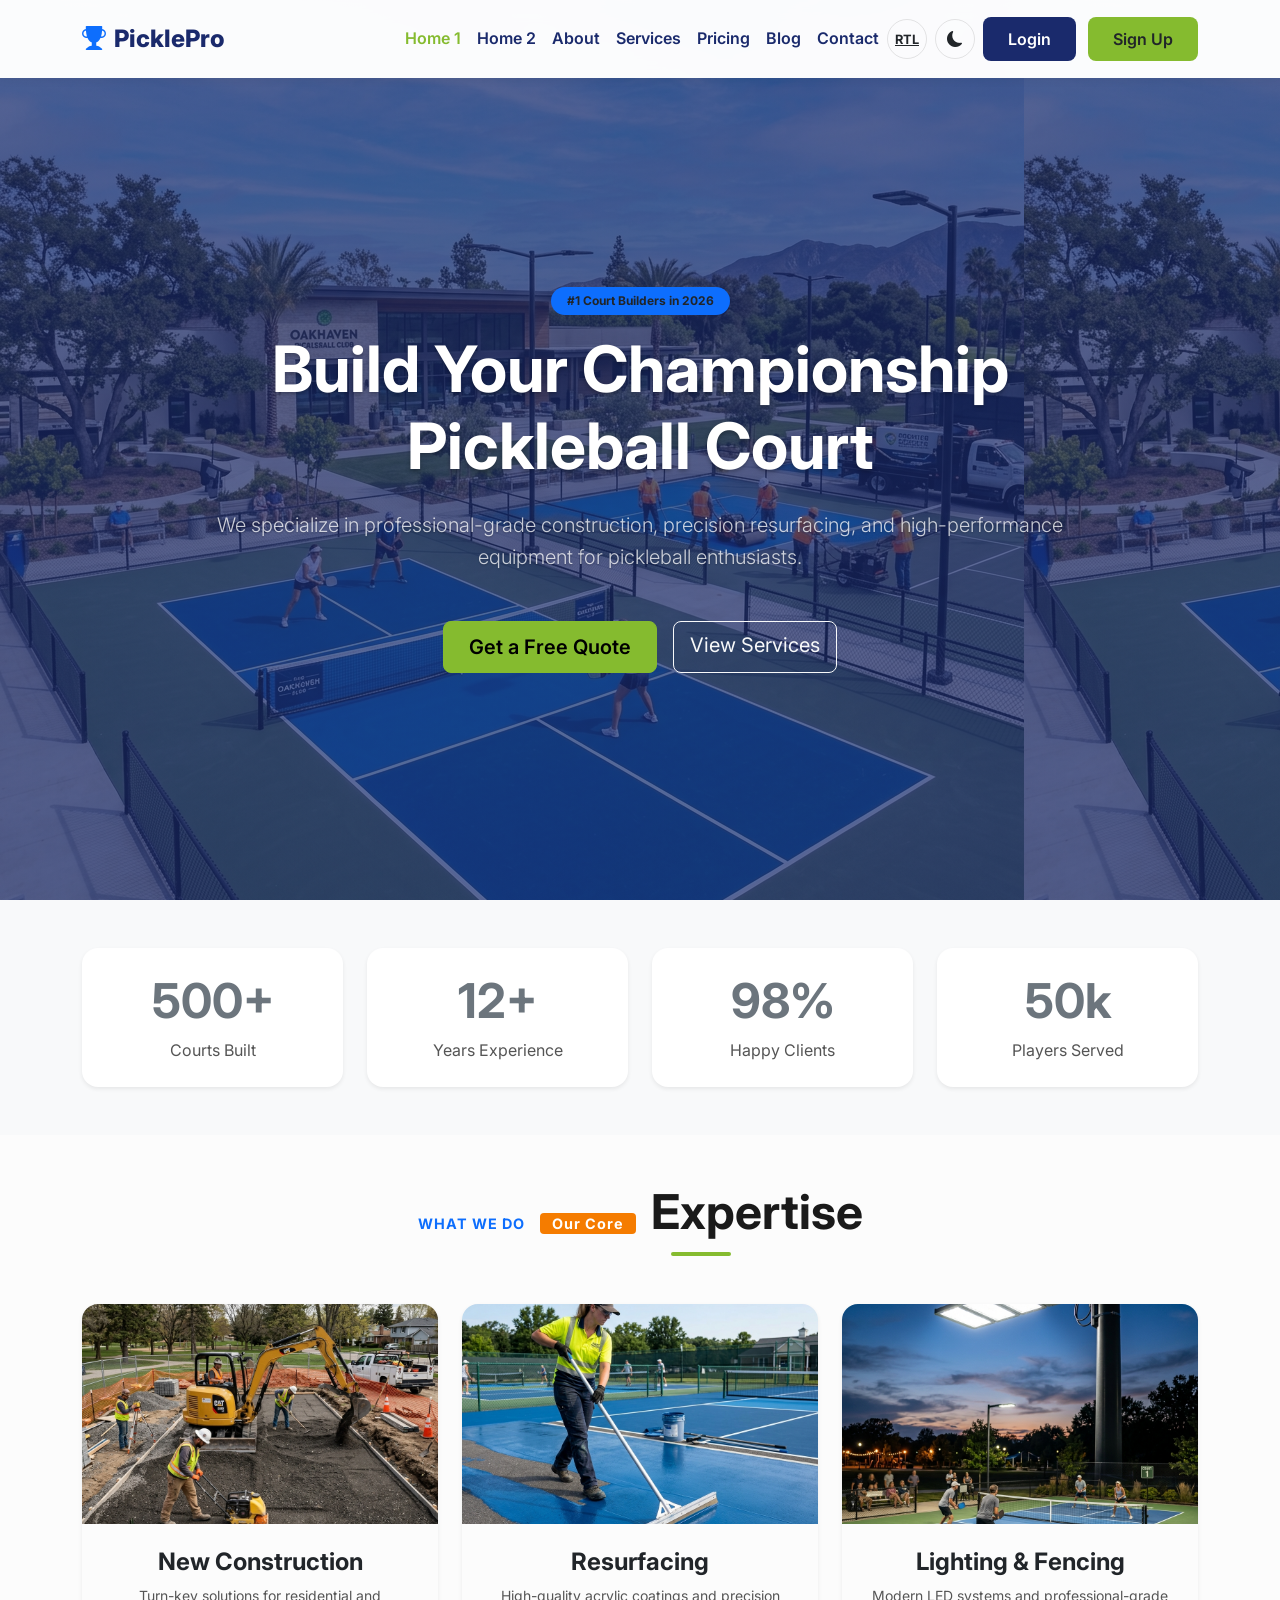
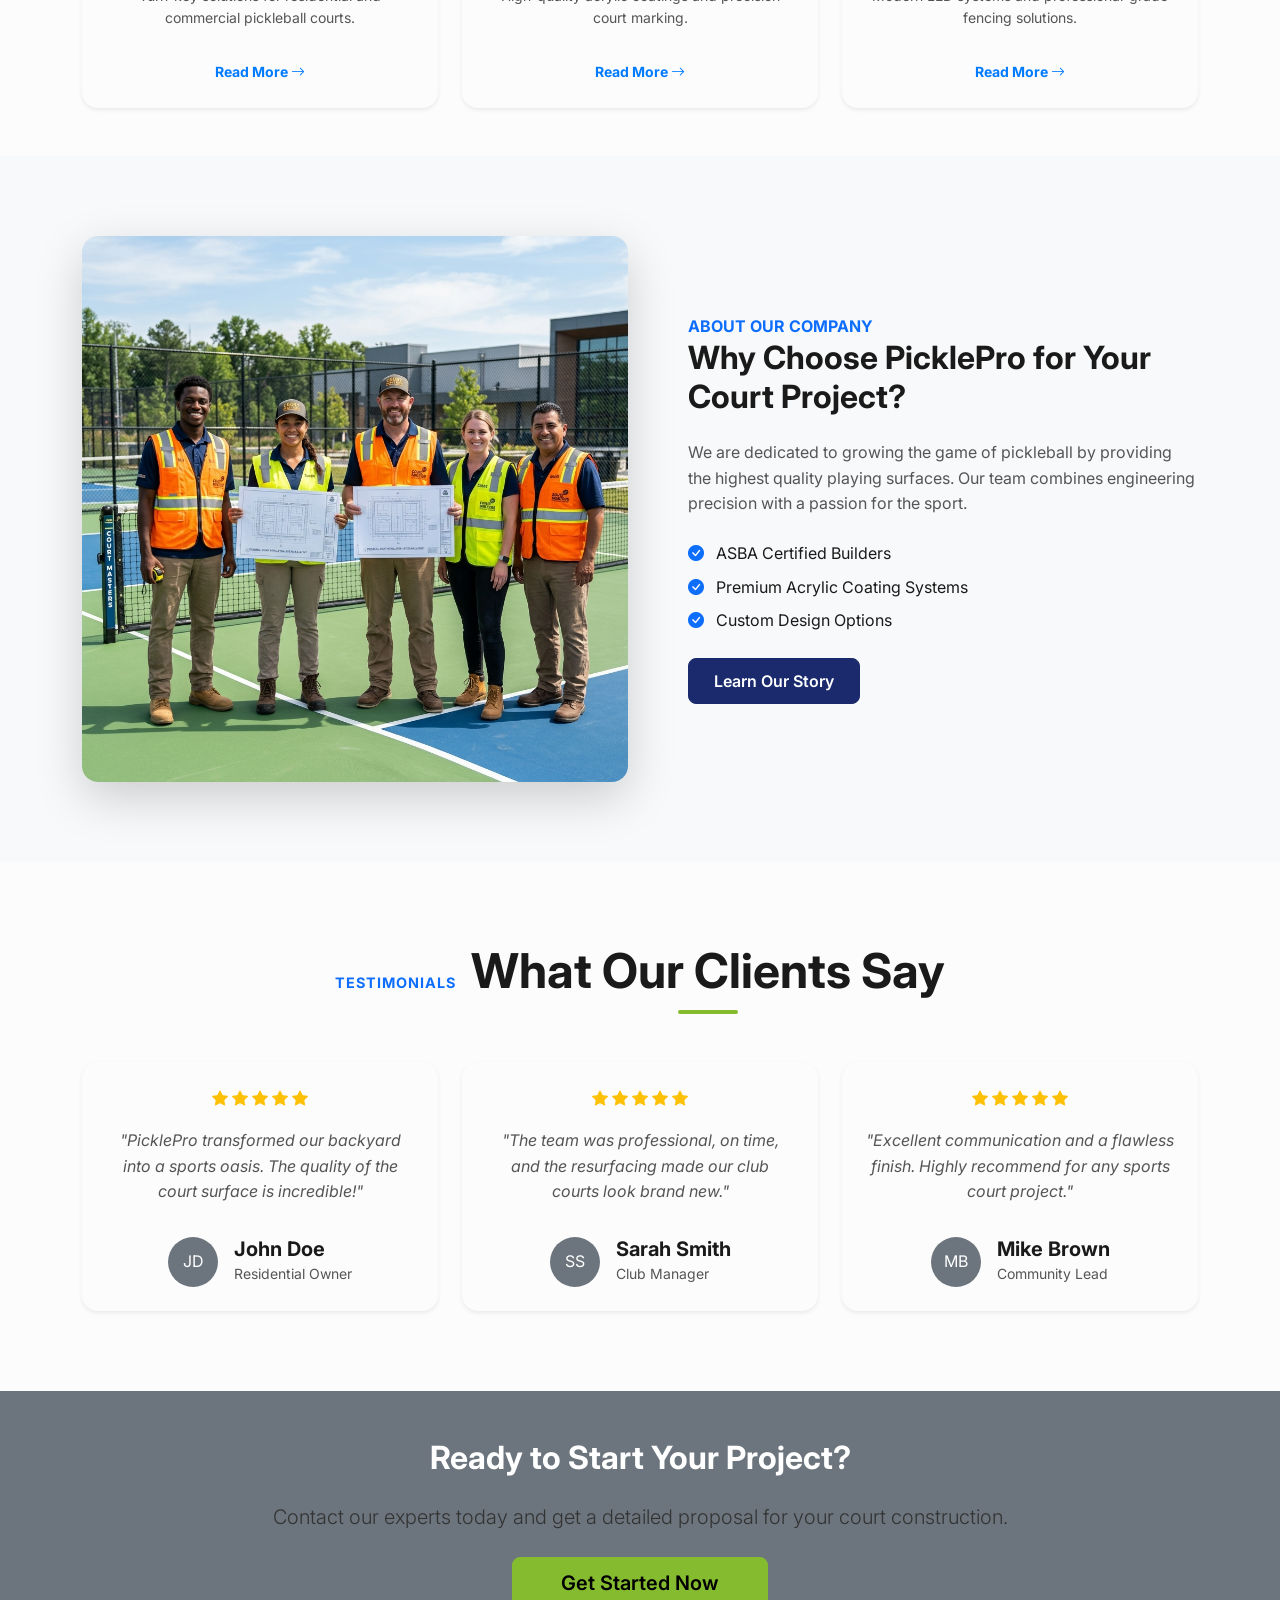
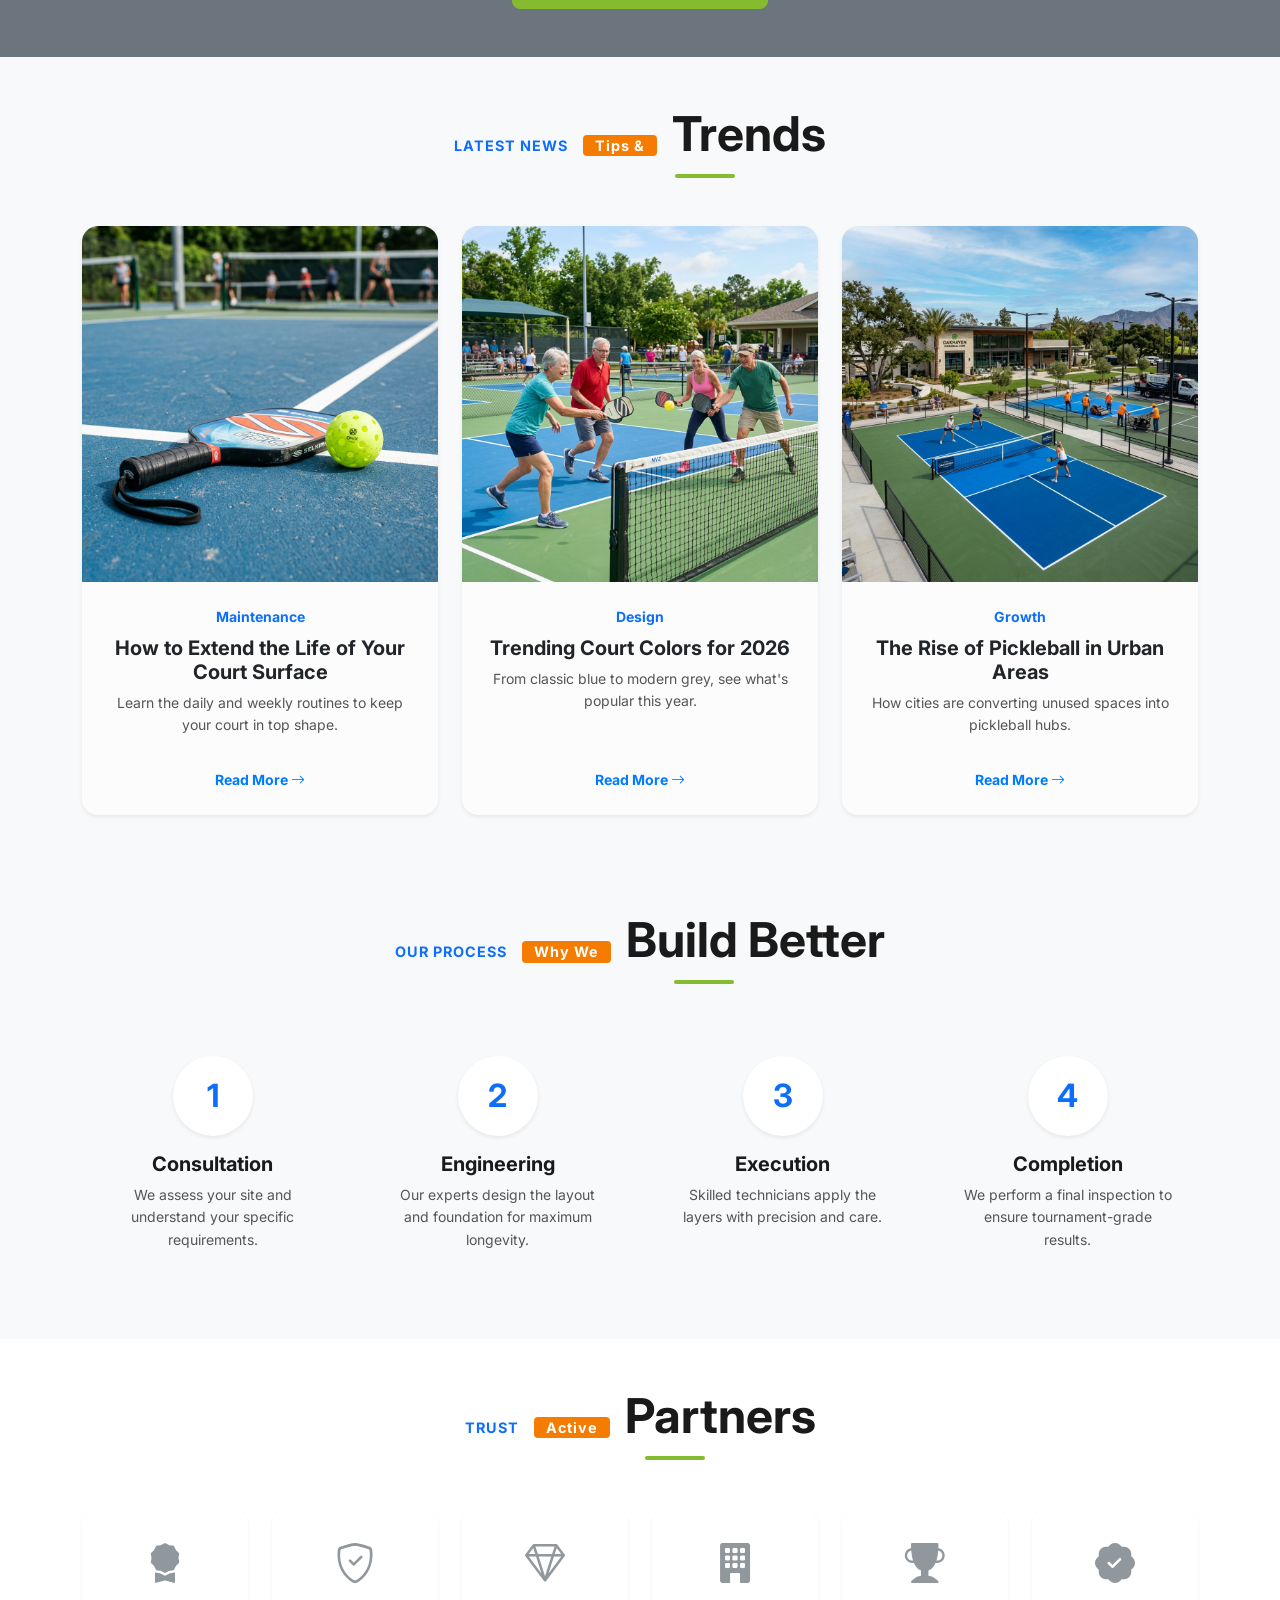
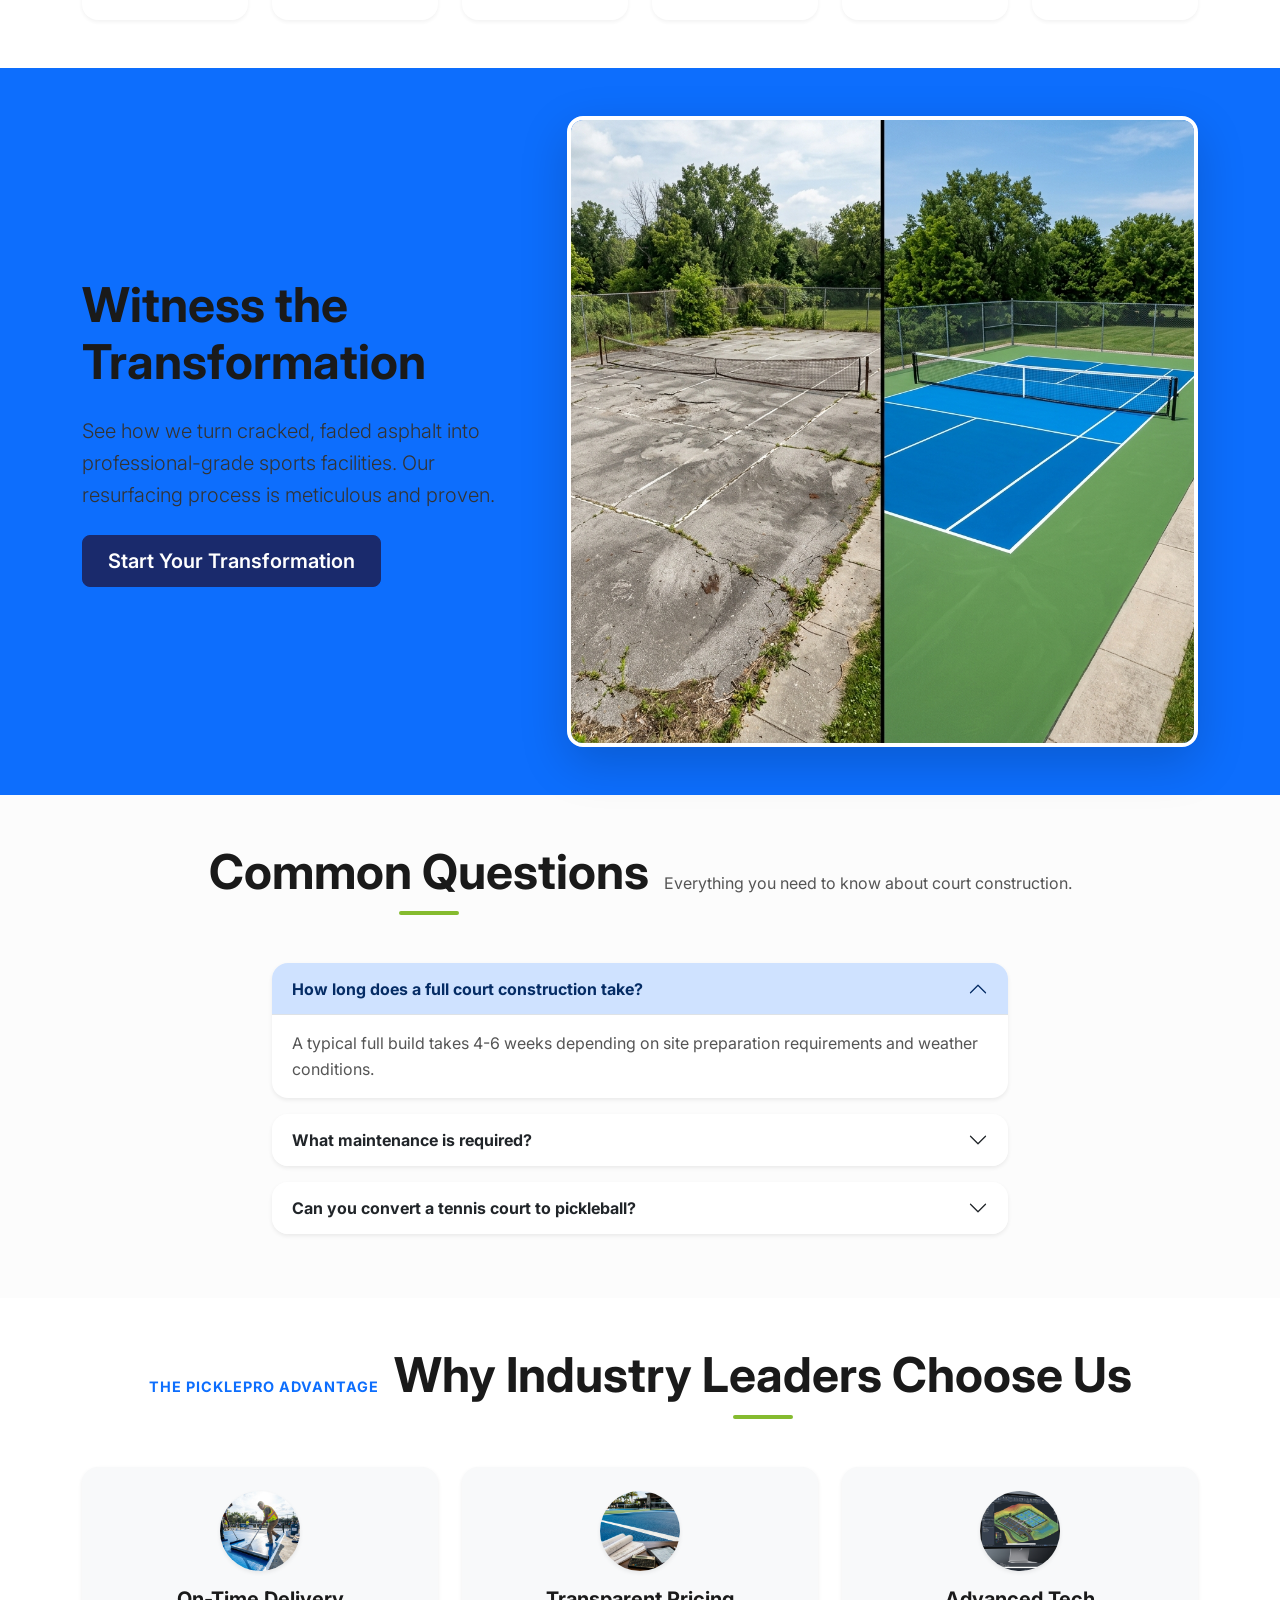
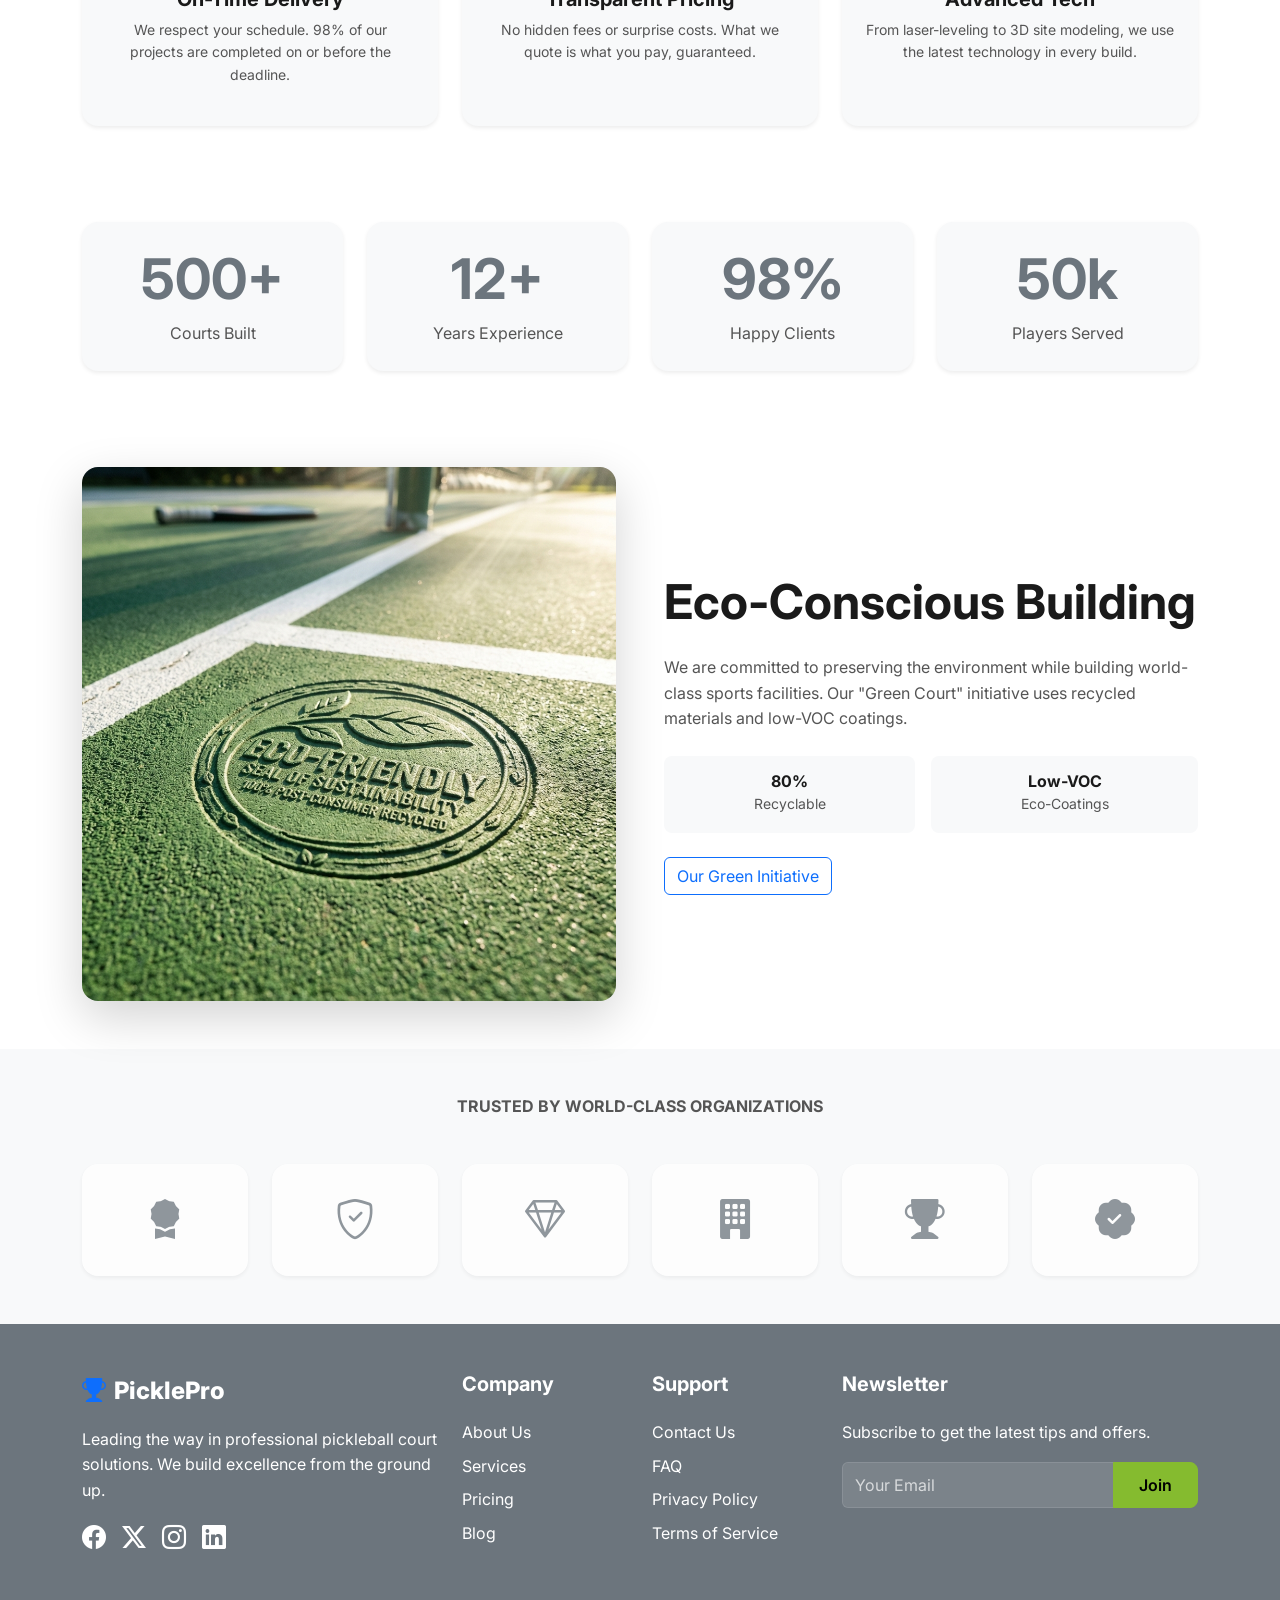
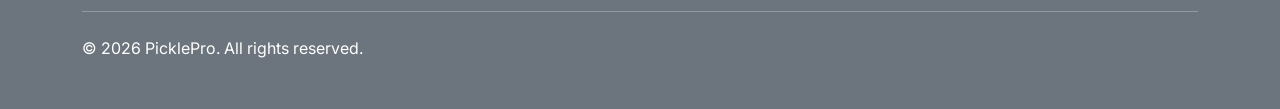
==== commit 86bf119c: "UI: Fixed invisible hamburger menu links by making nav-link colors theme-aware. Standardized mobile " ====
--- a/index.html
+++ b/index.html
@@ -63,7 +63,7 @@
                                 <i class="bi bi-moon-fill me-1"></i> Mode
                             </button>
                         </div>
-                        <ul class="navbar-nav justify-content-center flex-grow-1 pe-3">
+                        <ul class="navbar-nav ms-auto mb-2 mb-lg-0">
                             <li class="nav-item"><a class="nav-link active" href="index.html">Home 1</a></li>
                             <li class="nav-item"><a class="nav-link" href="home-2.html">Home 2</a></li>
                             <li class="nav-item"><a class="nav-link" href="about.html">About</a></li>
@@ -673,3 +673,4 @@
     <script src="assets/js/main.js"></script>
 </body>
 </html>
+
--- a/assets/css/style.css
+++ b/assets/css/style.css
@@ -147,13 +147,43 @@
 }
 
 .nav-link {
-    color: #212529 !important; /* Fixed Dark Text */
+    color: var(--secondary-color) !important;
     font-weight: 600;
     transition: var(--transition);
 }
 
+[data-bs-theme="dark"] .nav-link {
+    color: #fff !important;
+}
+
 .nav-link:hover, .nav-link.active {
-    color: #85bb2f !important; /* Fixed Pickleball Green */
+    color: var(--primary-color) !important;
+}
+
+/* Mobile Menu Adjustments */
+@media (max-width: 991.98px) {
+    .navbar-nav {
+        padding-top: 10px;
+    }
+    
+    .nav-item {
+        width: 100%;
+    }
+    
+    .nav-link {
+        padding: 12px 15px !important;
+        border-radius: 8px;
+        margin-bottom: 5px;
+    }
+    
+    .nav-link:hover, .nav-link.active {
+        background-color: rgba(133, 187, 47, 0.1);
+    }
+    
+    [data-bs-theme="dark"] .nav-link:hover, 
+    [data-bs-theme="dark"] .nav-link.active {
+        background-color: rgba(133, 187, 47, 0.2);
+    }
 }
 
 /* Header Action Buttons (Static Contrast) */
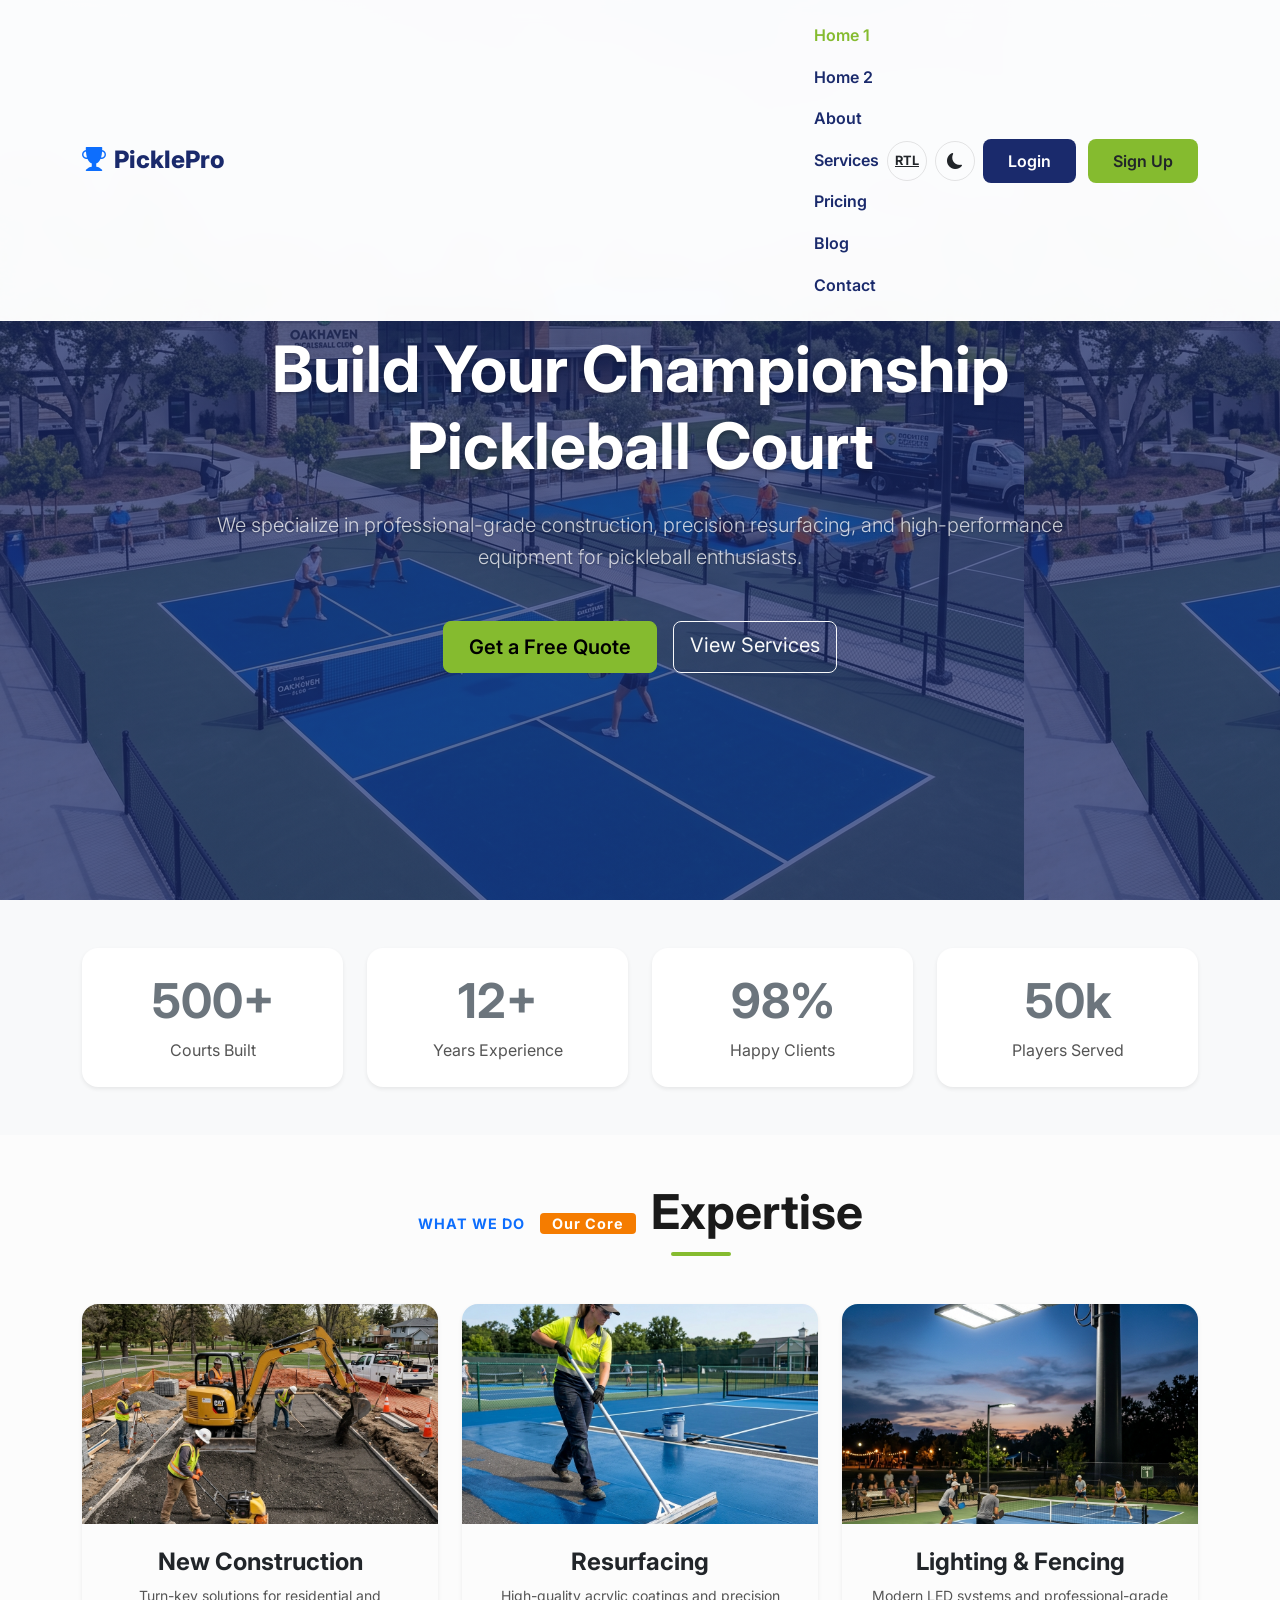
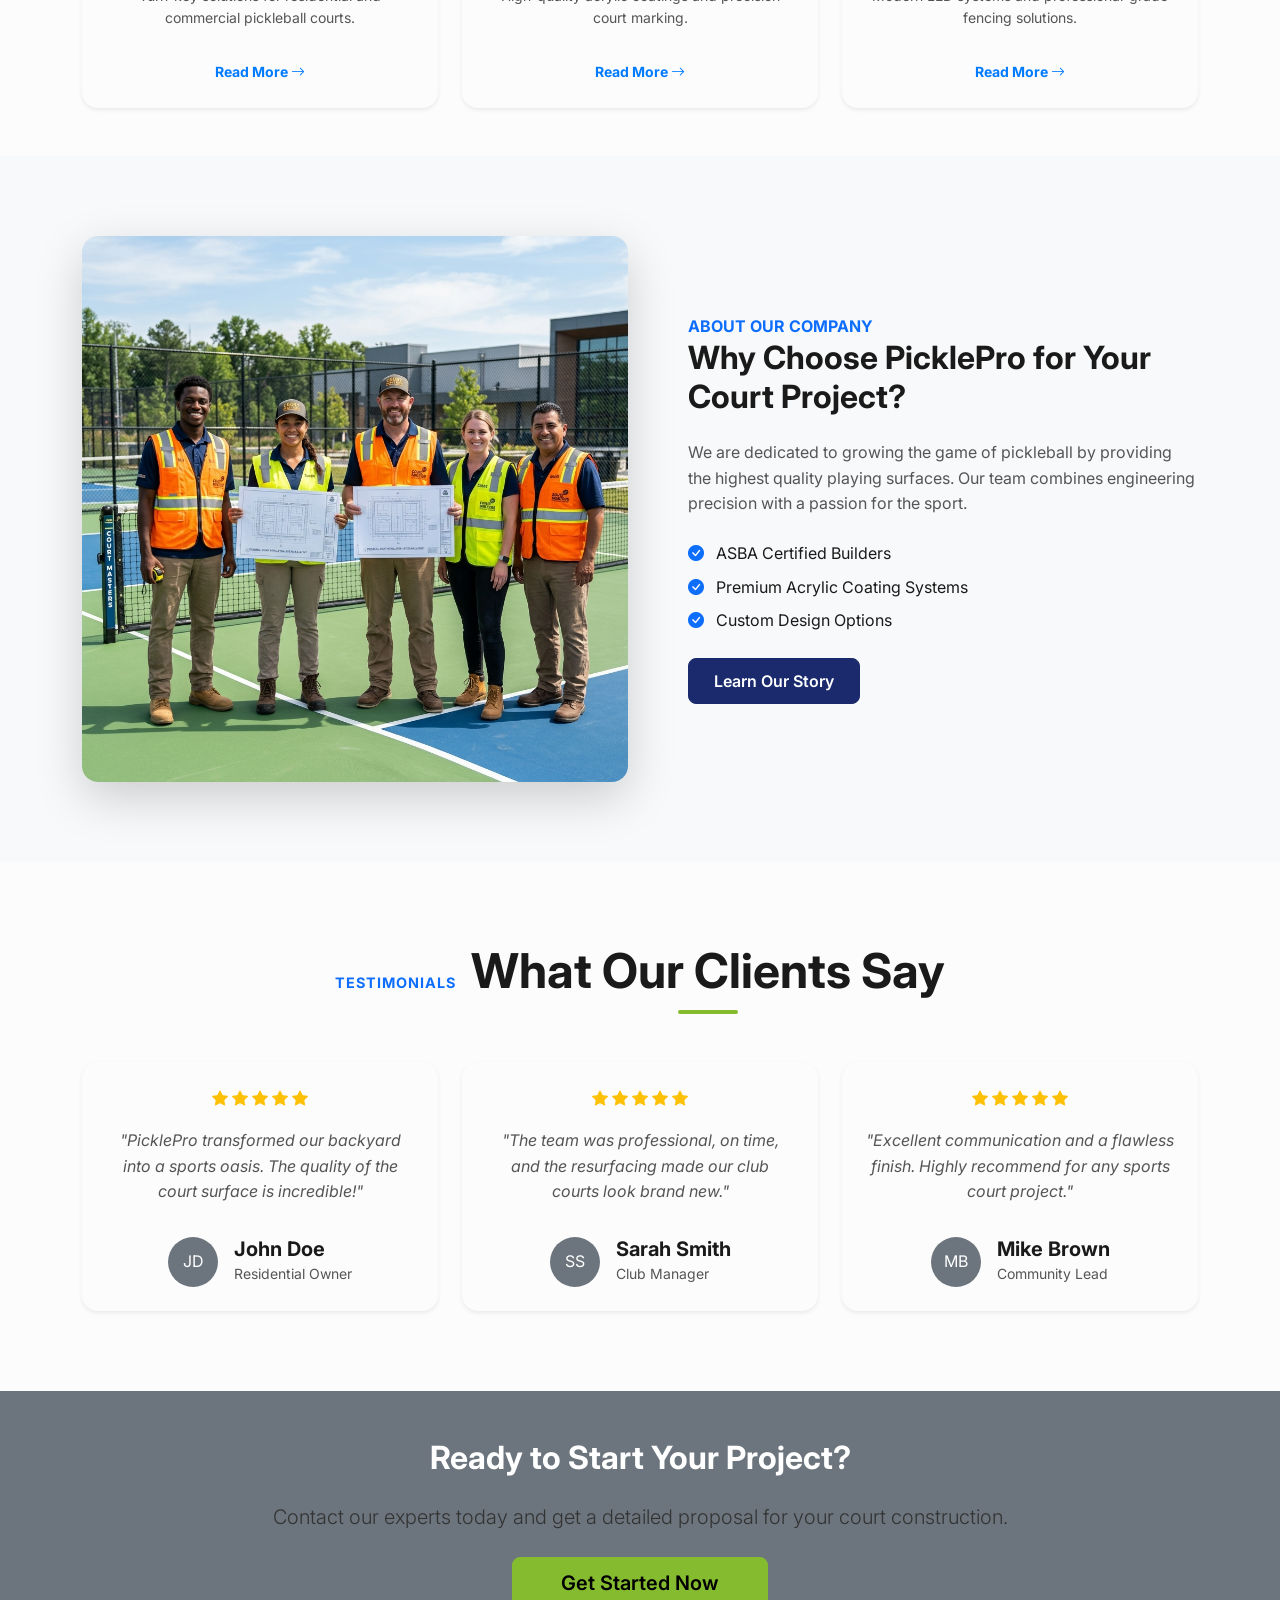
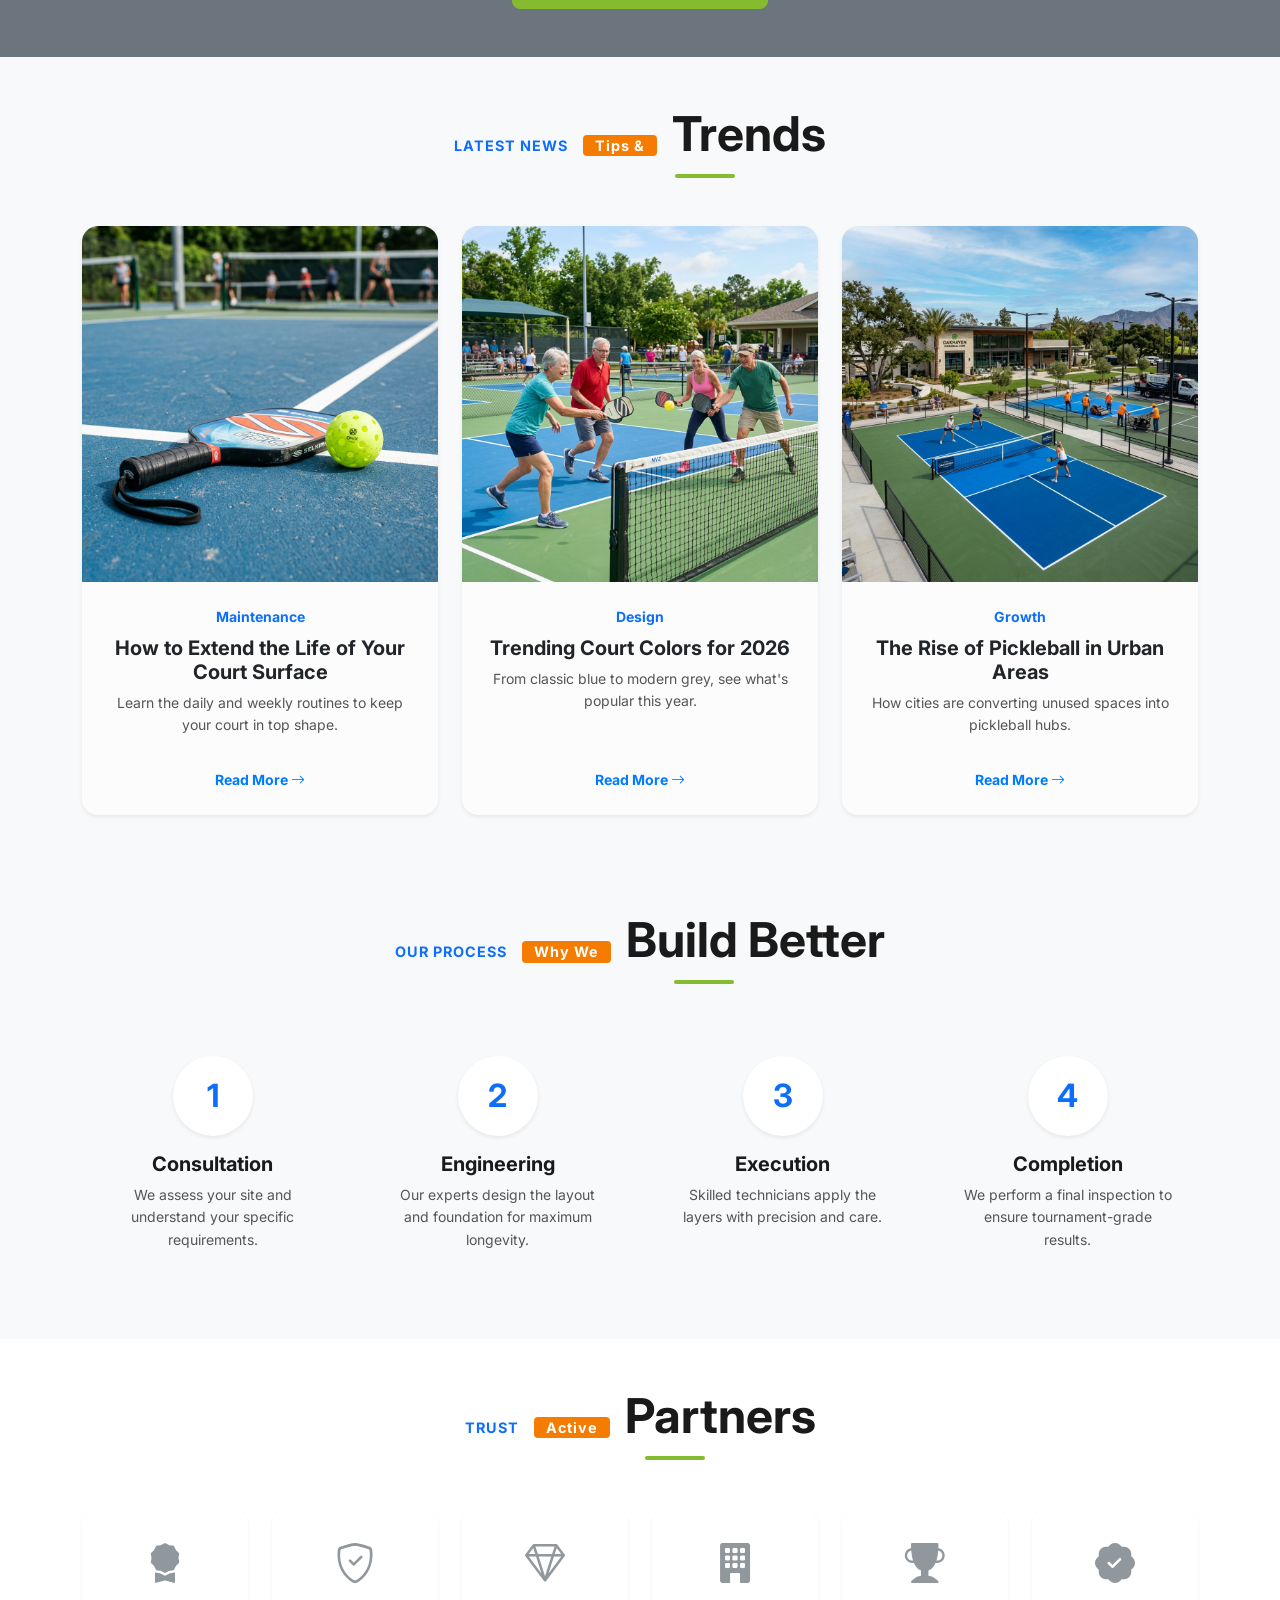
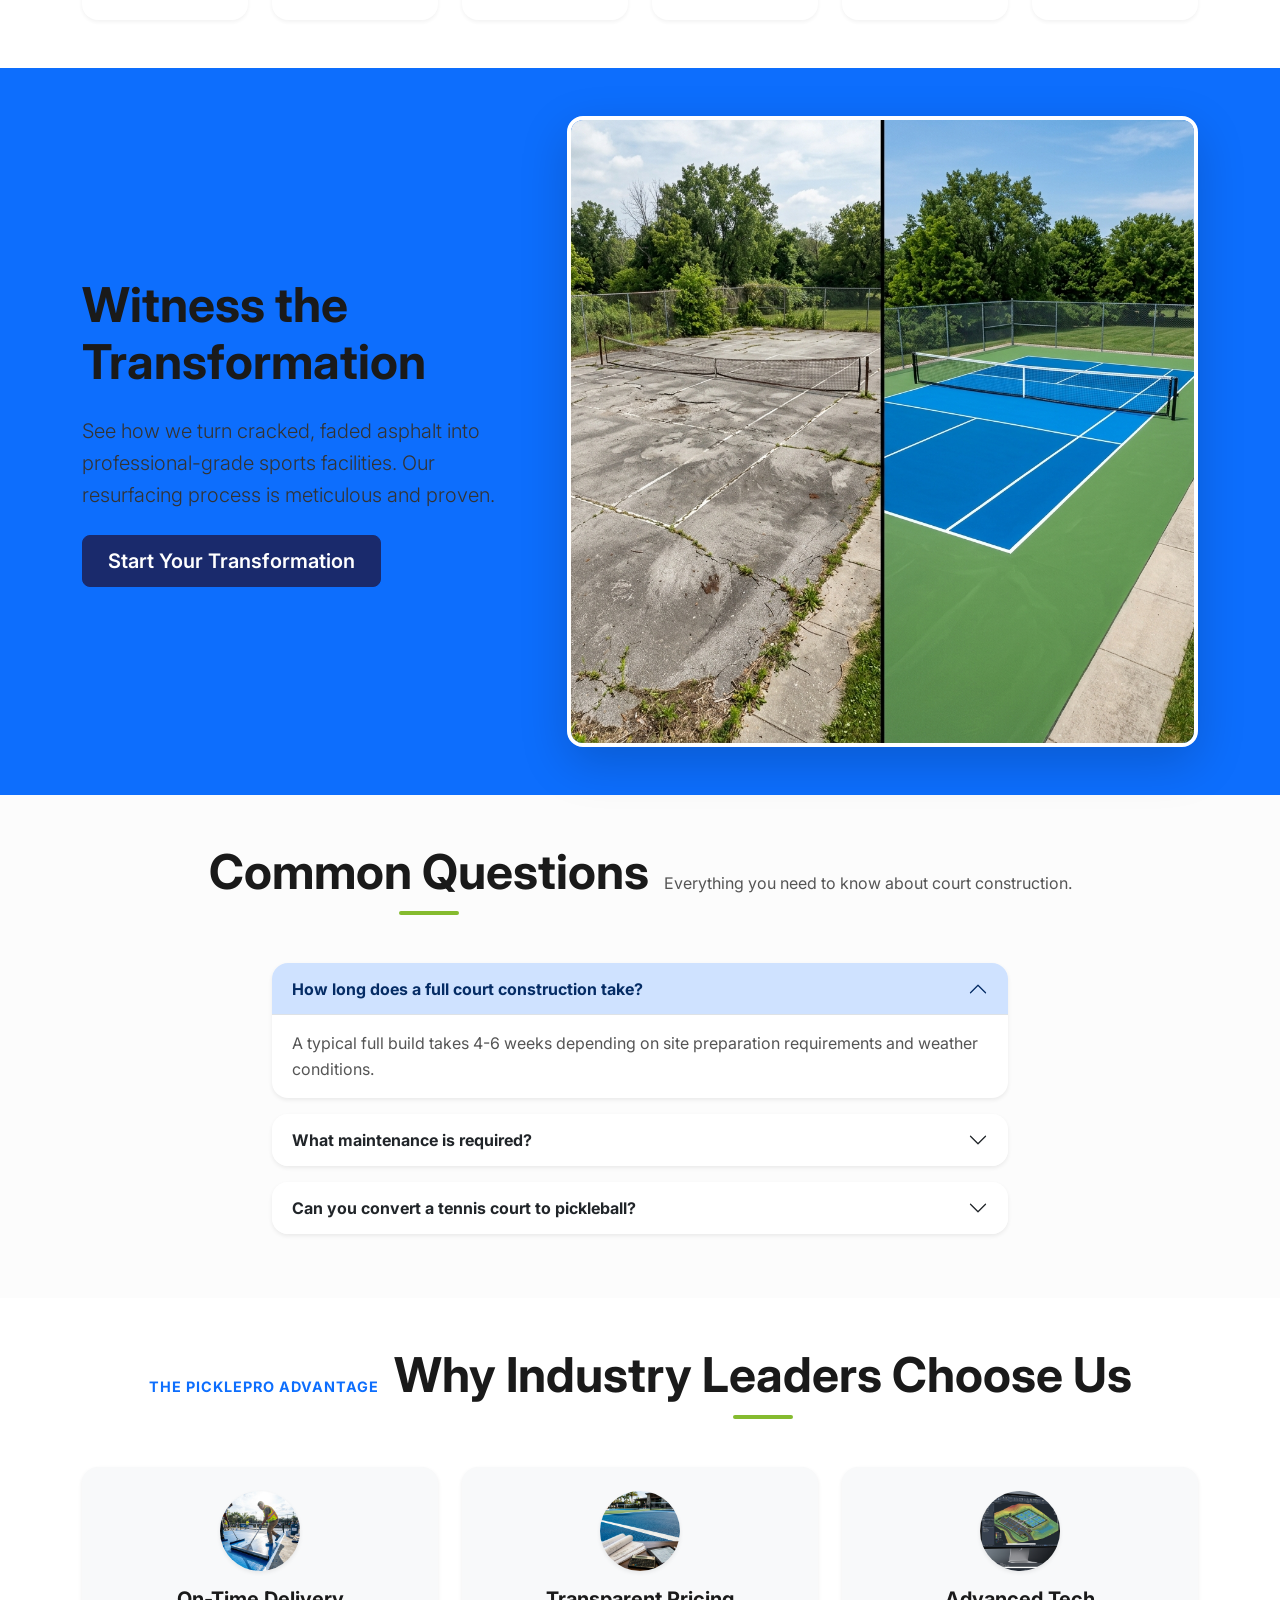
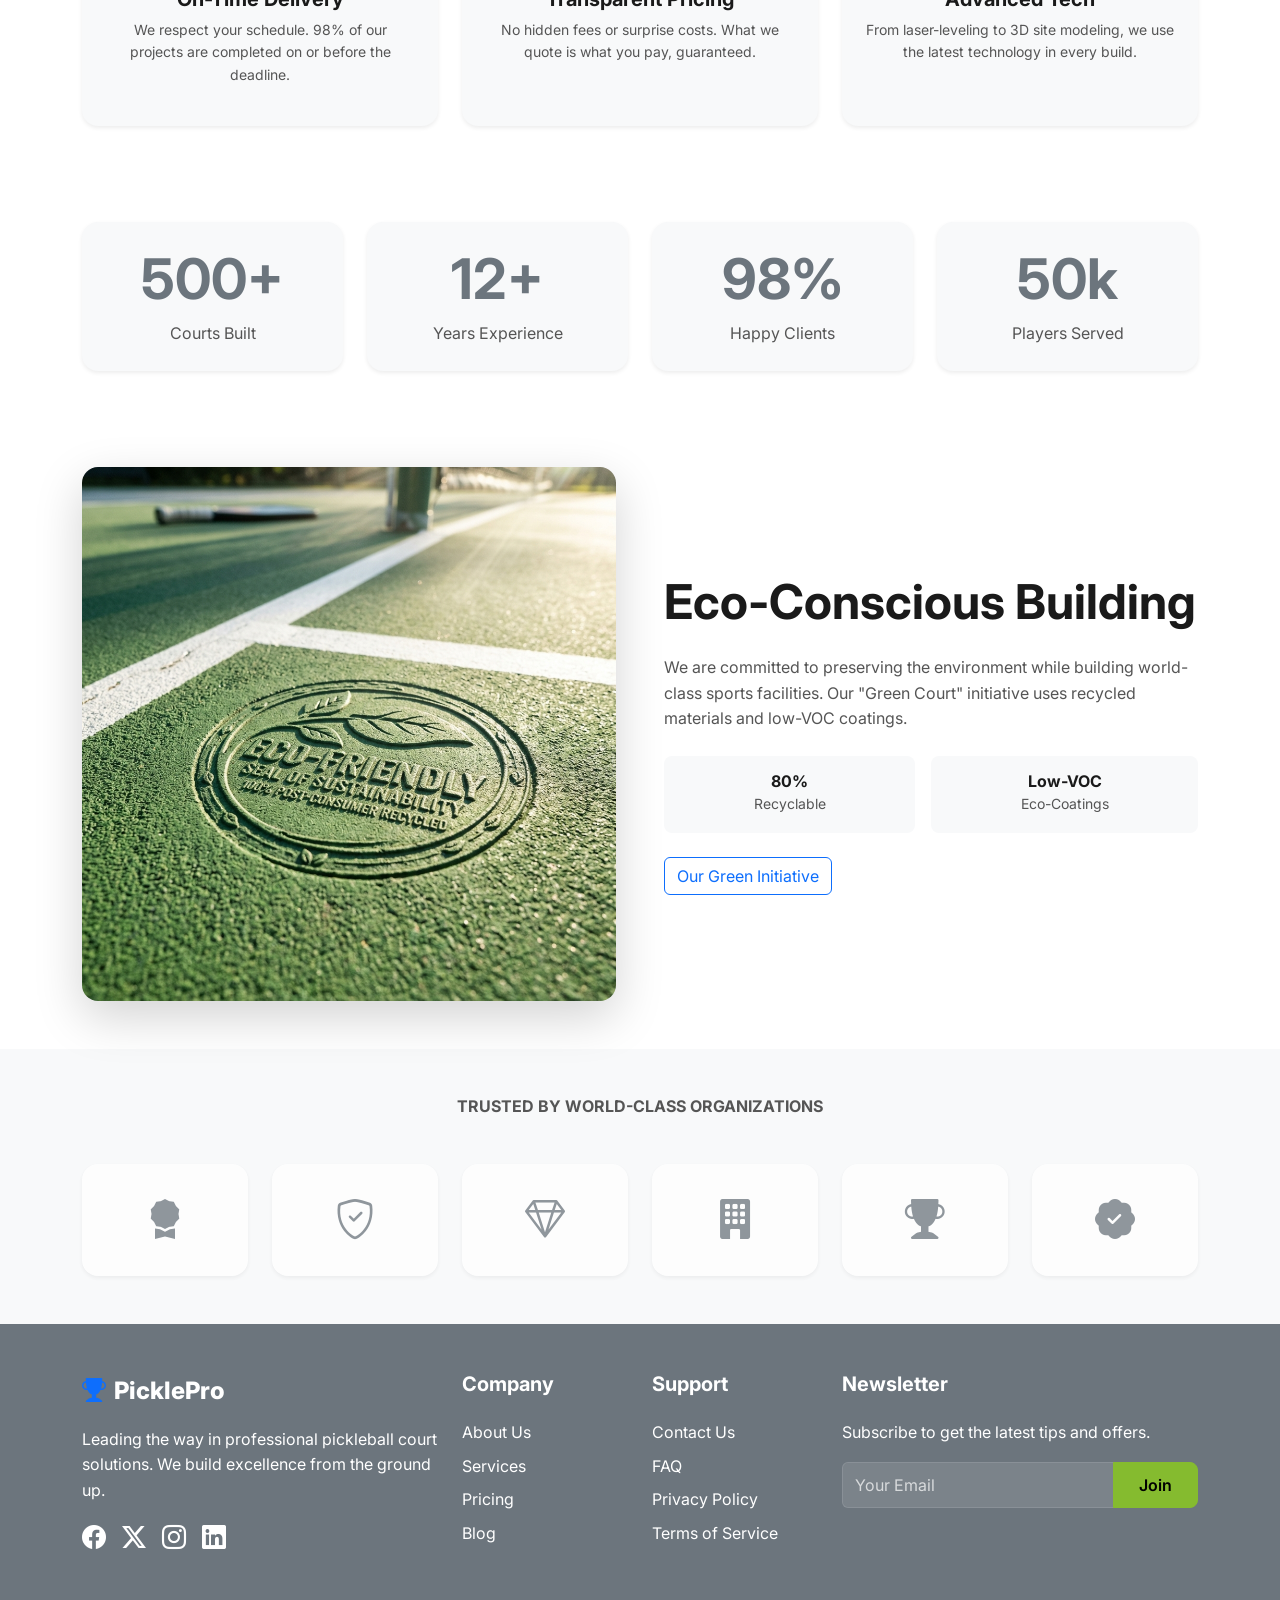
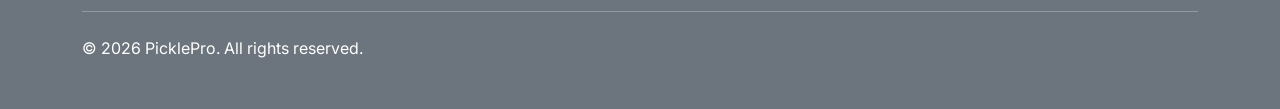
==== commit 064c7f53: "UI: Hardened mobile menu visibility by forcing flex-column display and removing potential CSS confli" ====
--- a/index.html
+++ b/index.html
@@ -63,7 +63,7 @@
                                 <i class="bi bi-moon-fill me-1"></i> Mode
                             </button>
                         </div>
-                        <ul class="navbar-nav ms-auto mb-2 mb-lg-0">
+                        <ul class="navbar-nav d-flex flex-column ms-auto mb-2 mb-lg-0">
                             <li class="nav-item"><a class="nav-link active" href="index.html">Home 1</a></li>
                             <li class="nav-item"><a class="nav-link" href="home-2.html">Home 2</a></li>
                             <li class="nav-item"><a class="nav-link" href="about.html">About</a></li>
@@ -674,3 +674,4 @@
 </body>
 </html>
 
+
--- a/assets/css/style.css
+++ b/assets/css/style.css
@@ -163,21 +163,34 @@
 /* Mobile Menu Adjustments */
 @media (max-width: 991.98px) {
     .navbar-nav {
-        padding-top: 10px;
+        display: flex !important;
+        flex-direction: column !important;
+        padding-top: 20px;
+        visibility: visible !important;
+        opacity: 1 !important;
     }
     
     .nav-item {
-        width: 100%;
+        width: 100% !important;
+        display: block !important;
     }
     
     .nav-link {
-        padding: 12px 15px !important;
+        padding: 12px 20px !important;
         border-radius: 8px;
-        margin-bottom: 5px;
+        margin-bottom: 8px;
+        display: block !important;
+        font-size: 1.1rem;
+        border-bottom: 1px solid rgba(0,0,0,0.05);
+    }
+    
+    [data-bs-theme="dark"] .nav-link {
+        border-bottom-color: rgba(255,255,255,0.05);
     }
     
     .nav-link:hover, .nav-link.active {
         background-color: rgba(133, 187, 47, 0.1);
+        color: var(--primary-color) !important;
     }
     
     [data-bs-theme="dark"] .nav-link:hover, 
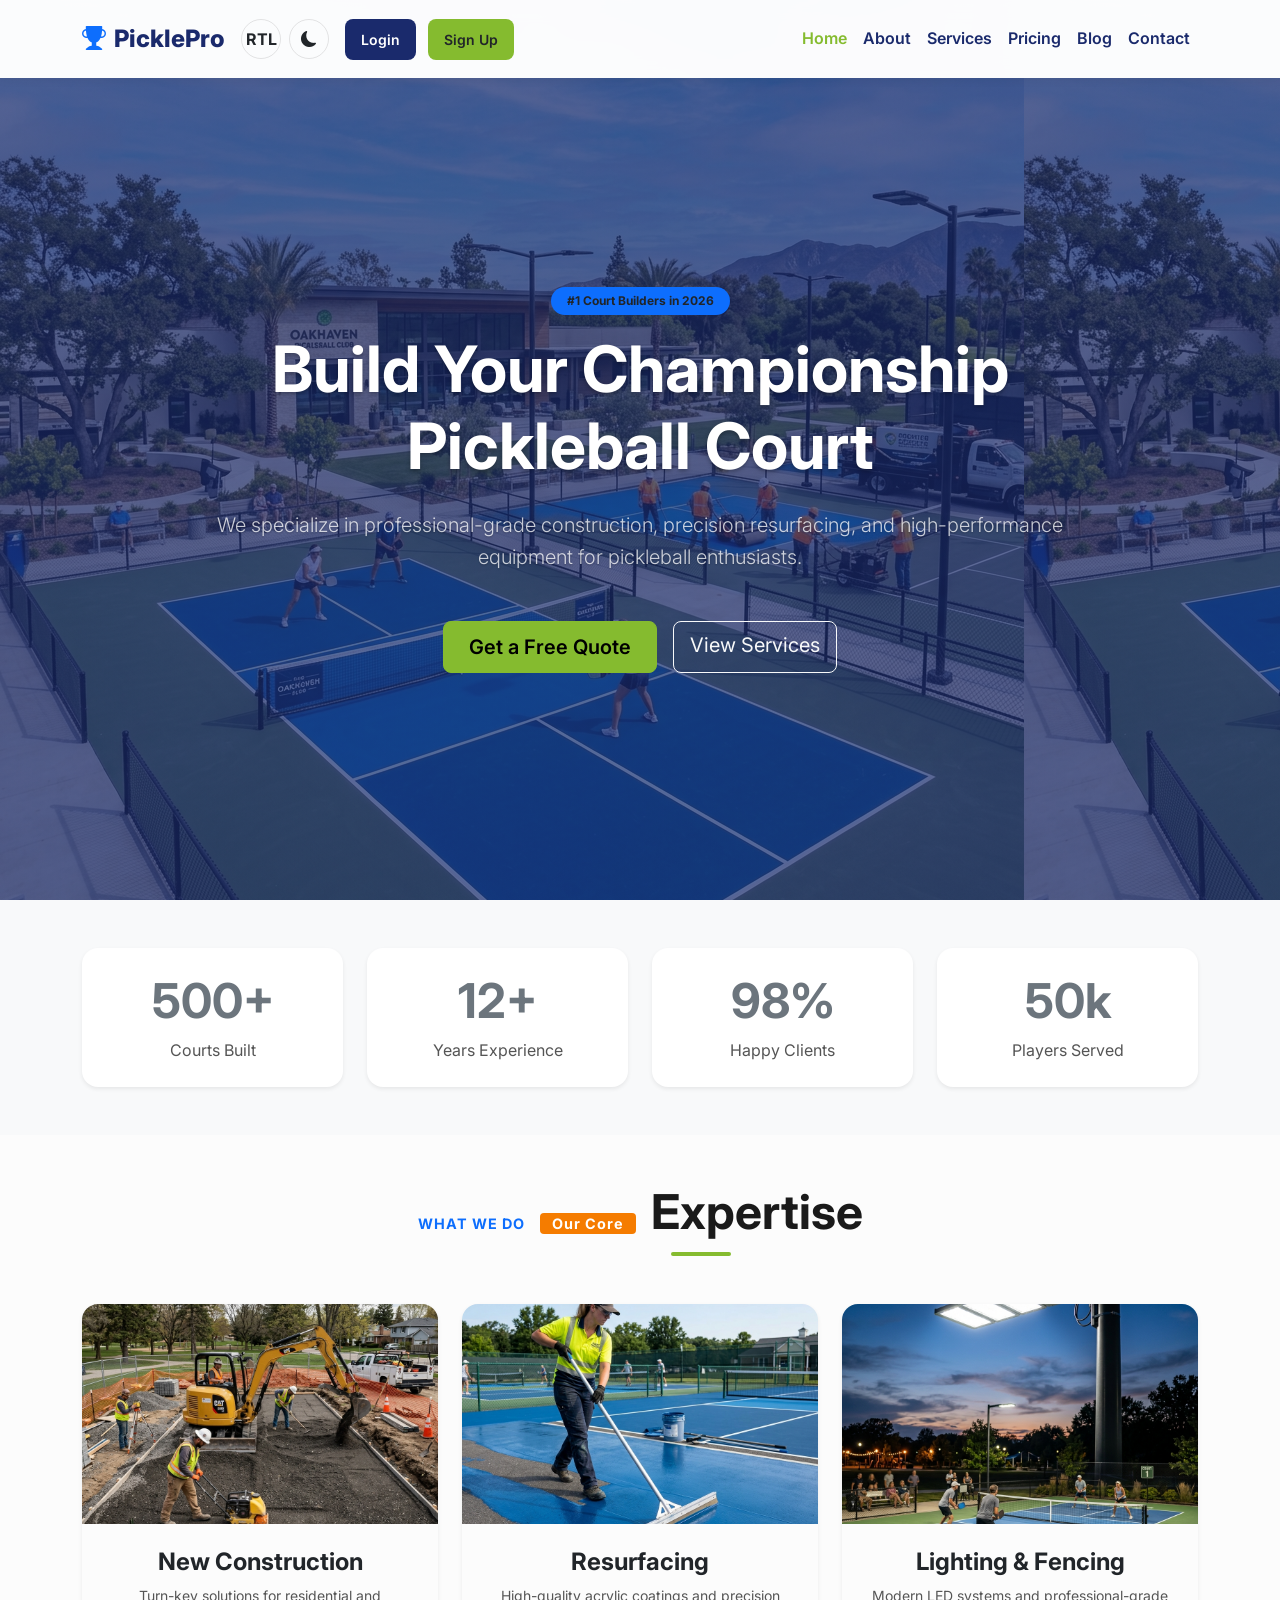
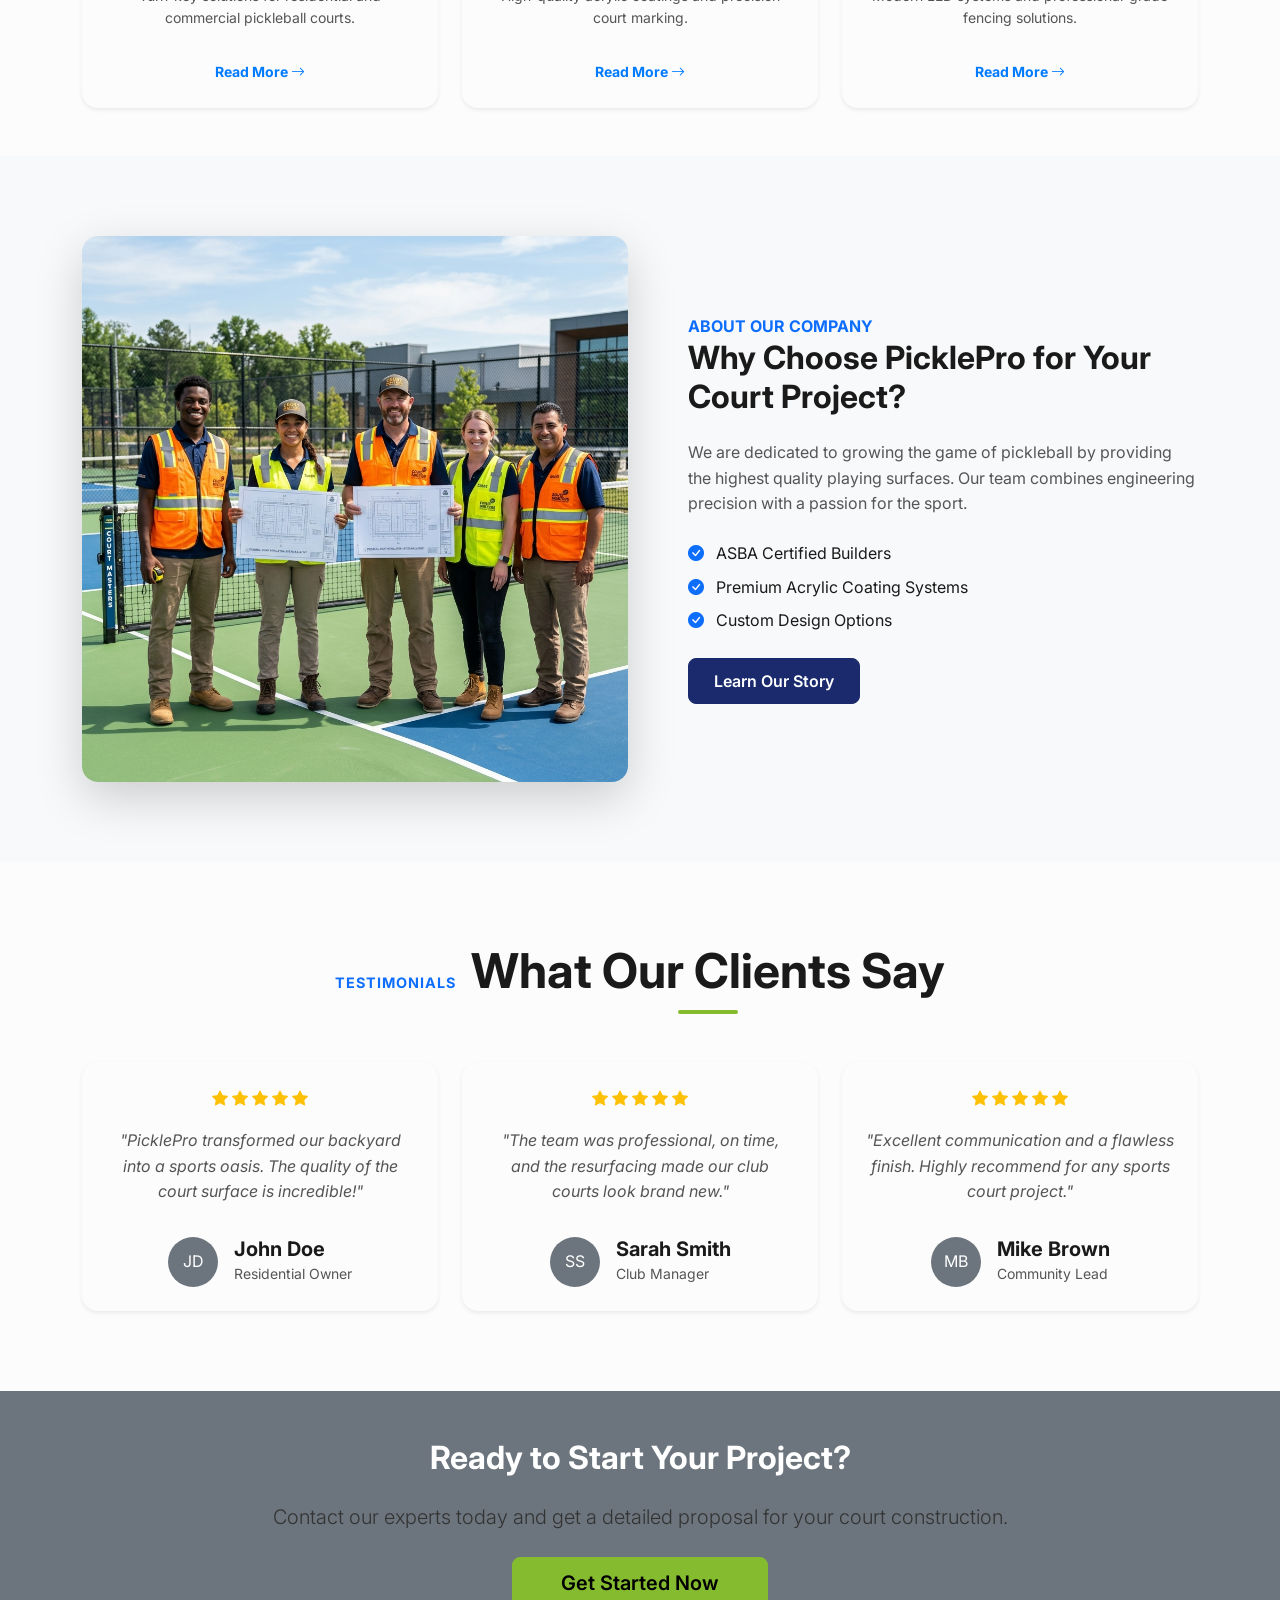
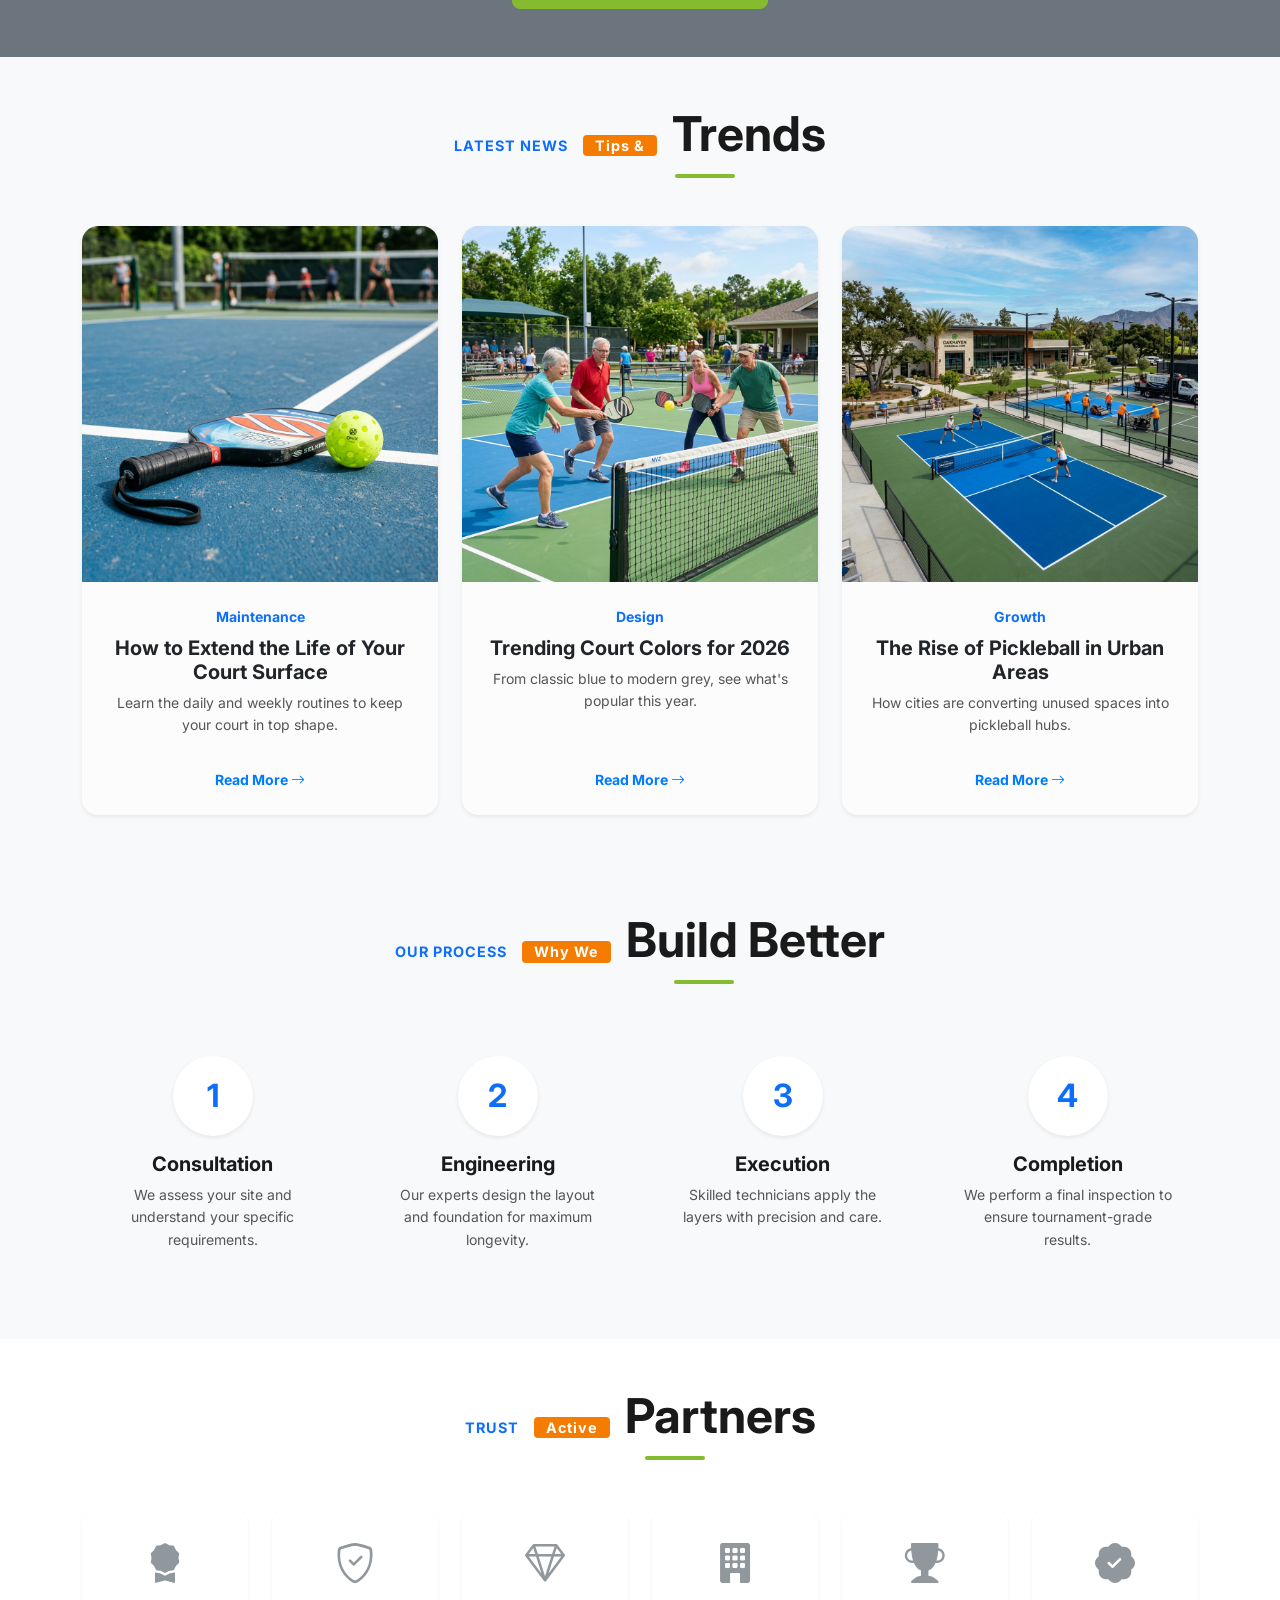
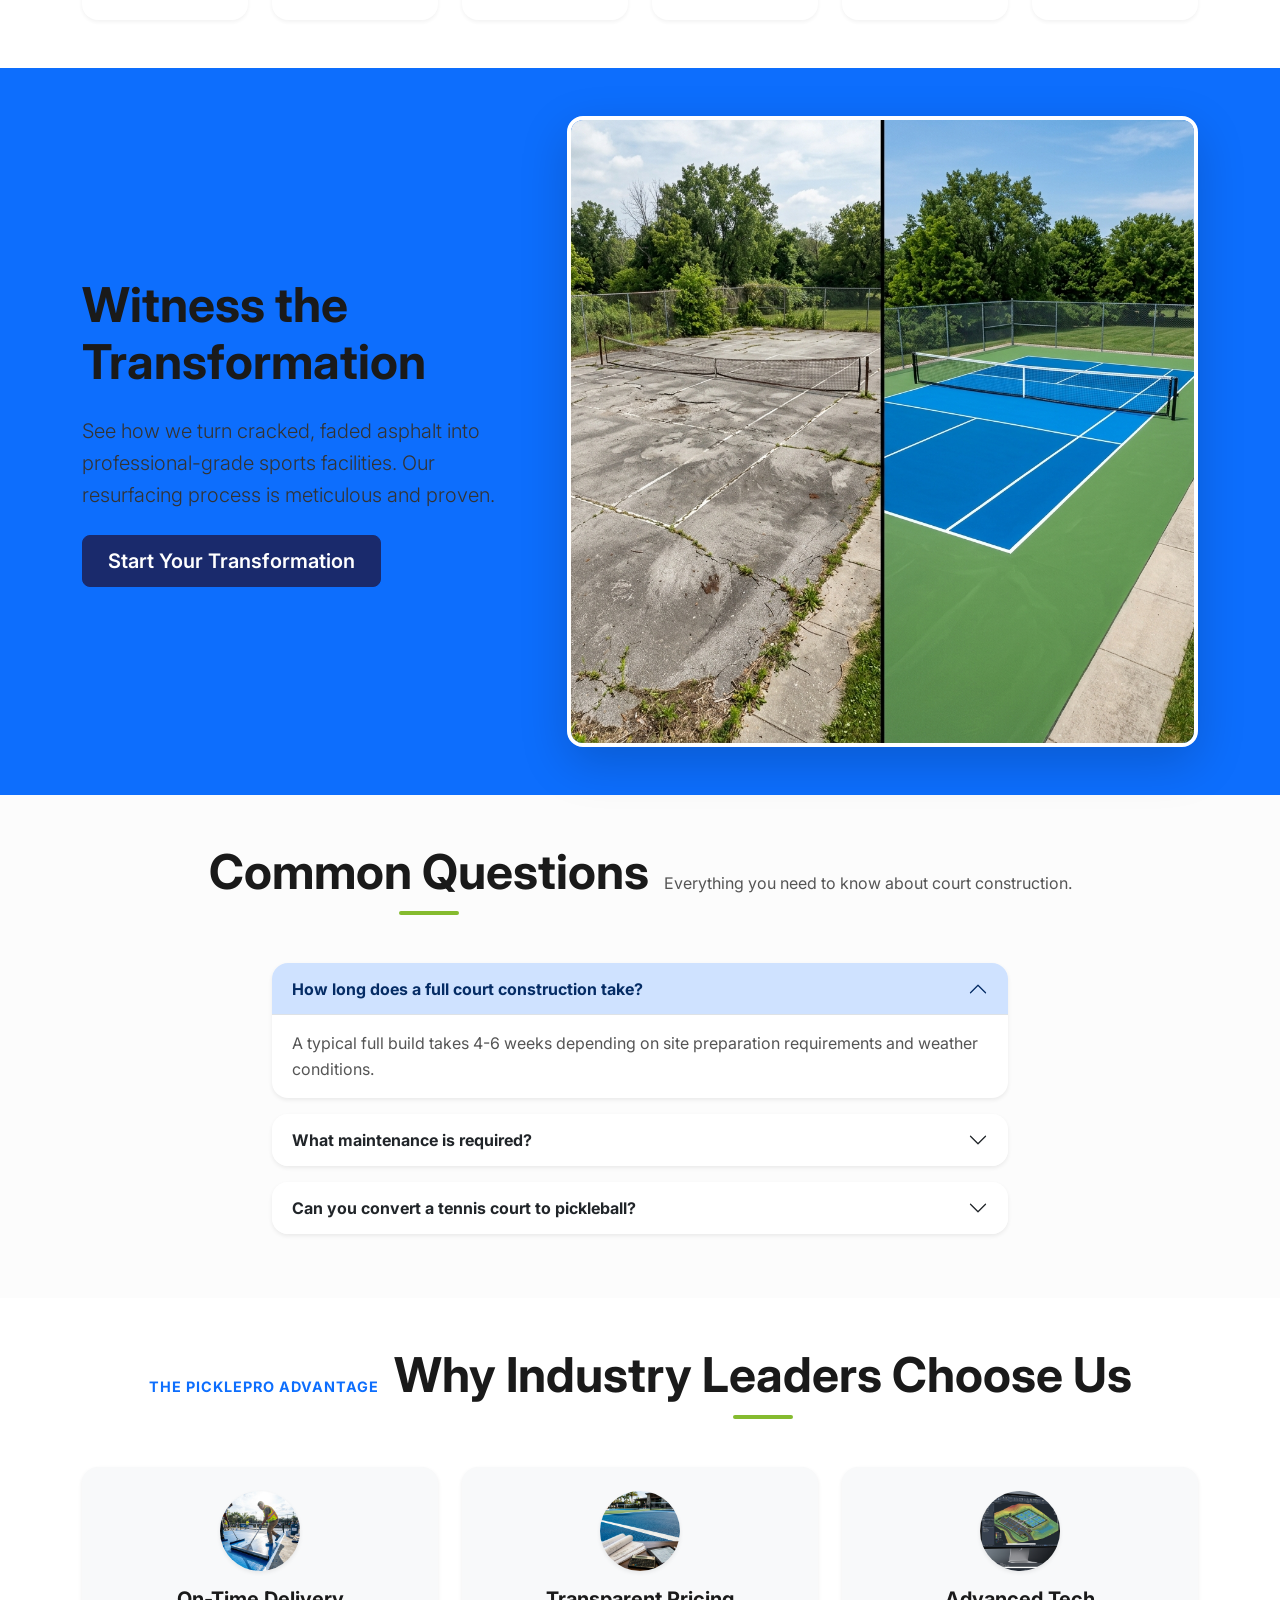
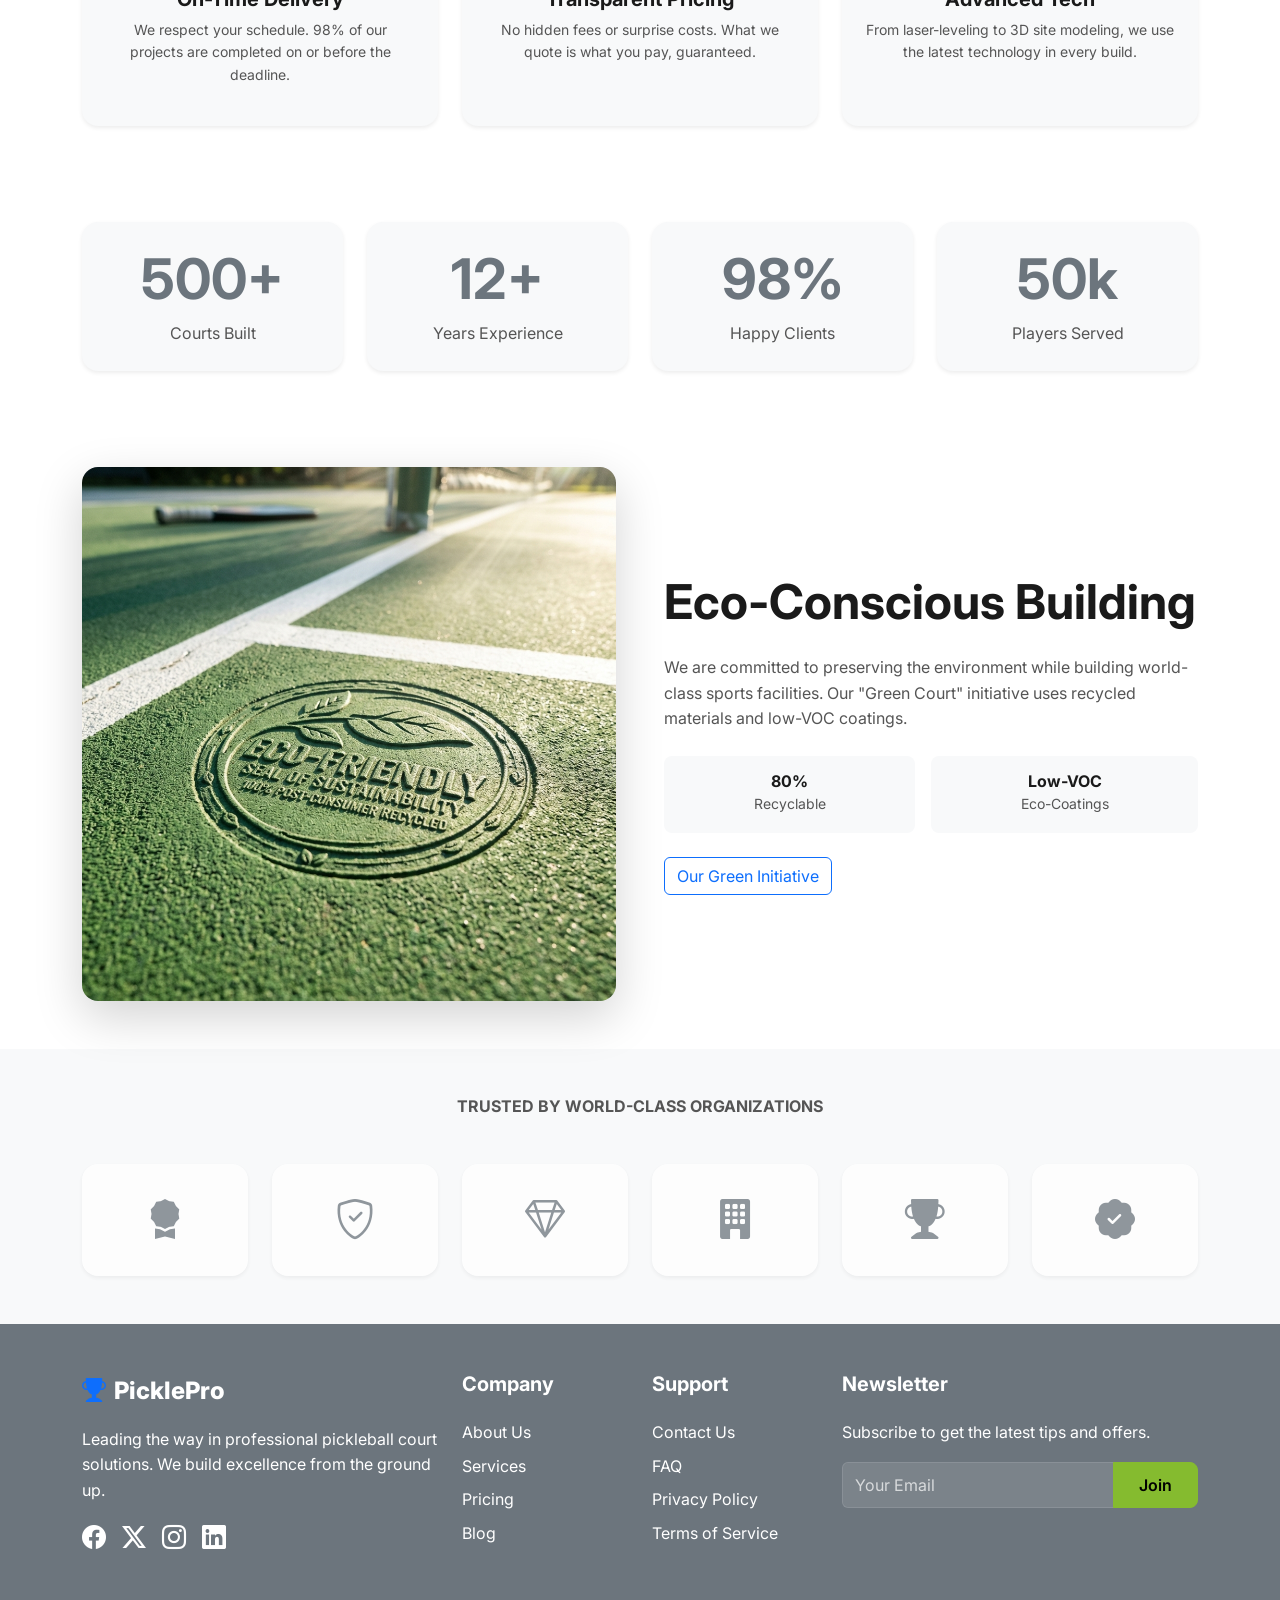
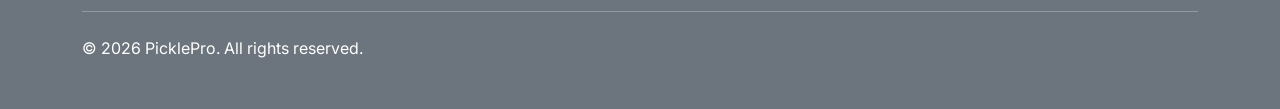
==== commit fc08d0e6: "UI: Robust refactor of the navbar across all pages. Separated mobile toggles, simplified grid struct" ====
--- a/index.html
+++ b/index.html
@@ -28,20 +28,21 @@
                     <span>PicklePro</span>
                 </a>
                 
-                <div class="d-flex align-items-center order-lg-3">
-                    <div class="d-none d-lg-flex align-items-center">
-                        <button class="btn btn-link me-2 fw-bold" id="rtl-toggle" title="Toggle RTL" style="font-size: 0.8rem;">
-                            RTL
-                        </button>
-                        <button class="btn btn-link me-2" id="theme-toggle" title="Toggle Theme">
+                <div class="d-flex align-items-center">
+                    <!-- Desktop Action Buttons -->
+                    <div class="d-none d-lg-flex align-items-center me-3">
+                        <button class="btn btn-link text-decoration-none me-2 fw-bold" id="rtl-toggle" title="Toggle RTL">RTL</button>
+                        <button class="btn btn-link text-decoration-none" id="theme-toggle" title="Toggle Theme">
                             <i class="bi bi-moon-fill"></i>
                         </button>
                     </div>
-                    <div class="d-none d-lg-block">
-                        <a href="login.html" class="btn btn-secondary me-2">Login</a>
-                        <a href="register.html" class="btn btn-primary">Sign Up</a>
-                    </div>
-                    <button class="navbar-toggler ms-2" type="button" data-bs-toggle="offcanvas" data-bs-target="#offcanvasNavbar" aria-controls="offcanvasNavbar">
+                    <div class="d-none d-lg-block me-3">
+                        <a href="login.html" class="btn btn-secondary btn-sm px-3 me-2">Login</a>
+                        <a href="register.html" class="btn btn-primary btn-sm px-3">Sign Up</a>
+                    </div>
+                    
+                    <!-- Mobile Toggler -->
+                    <button class="navbar-toggler" type="button" data-bs-toggle="offcanvas" data-bs-target="#offcanvasNavbar" aria-controls="offcanvasNavbar">
                         <span class="navbar-toggler-icon"></span>
                     </button>
                 </div>
@@ -56,23 +57,22 @@
                     </div>
                     <div class="offcanvas-body">
                         <div class="d-flex d-lg-none align-items-center mb-4 pb-3 border-bottom">
-                            <button class="rtl-toggle-mobile me-2 fw-bold" title="Toggle RTL">
-                                RTL
-                            </button>
+                            <button class="rtl-toggle-mobile me-2 fw-bold" title="Toggle RTL">RTL</button>
                             <button class="theme-toggle-mobile" title="Toggle Theme">
                                 <i class="bi bi-moon-fill me-1"></i> Mode
                             </button>
                         </div>
-                        <ul class="navbar-nav d-flex flex-column ms-auto mb-2 mb-lg-0">
-                            <li class="nav-item"><a class="nav-link active" href="index.html">Home 1</a></li>
-                            <li class="nav-item"><a class="nav-link" href="home-2.html">Home 2</a></li>
+                        <ul class="navbar-nav ms-auto mb-2 mb-lg-0">
+                            <li class="nav-item"><a class="nav-link active" href="index.html">Home</a></li>
                             <li class="nav-item"><a class="nav-link" href="about.html">About</a></li>
                             <li class="nav-item"><a class="nav-link" href="services.html">Services</a></li>
                             <li class="nav-item"><a class="nav-link" href="pricing.html">Pricing</a></li>
                             <li class="nav-item"><a class="nav-link" href="blog.html">Blog</a></li>
                             <li class="nav-item"><a class="nav-link" href="contact.html">Contact</a></li>
-                            <li class="nav-item d-lg-none mt-3"><a href="login.html" class="btn btn-secondary w-100 mb-2">Login</a></li>
-                            <li class="nav-item d-lg-none"><a href="register.html" class="btn btn-primary w-100">Sign Up</a></li>
+                            <li class="nav-item d-lg-none mt-3">
+                                <a href="login.html" class="btn btn-secondary w-100 mb-2">Login</a>
+                                <a href="register.html" class="btn btn-primary w-100">Sign Up</a>
+                            </li>
                         </ul>
                     </div>
                 </div>
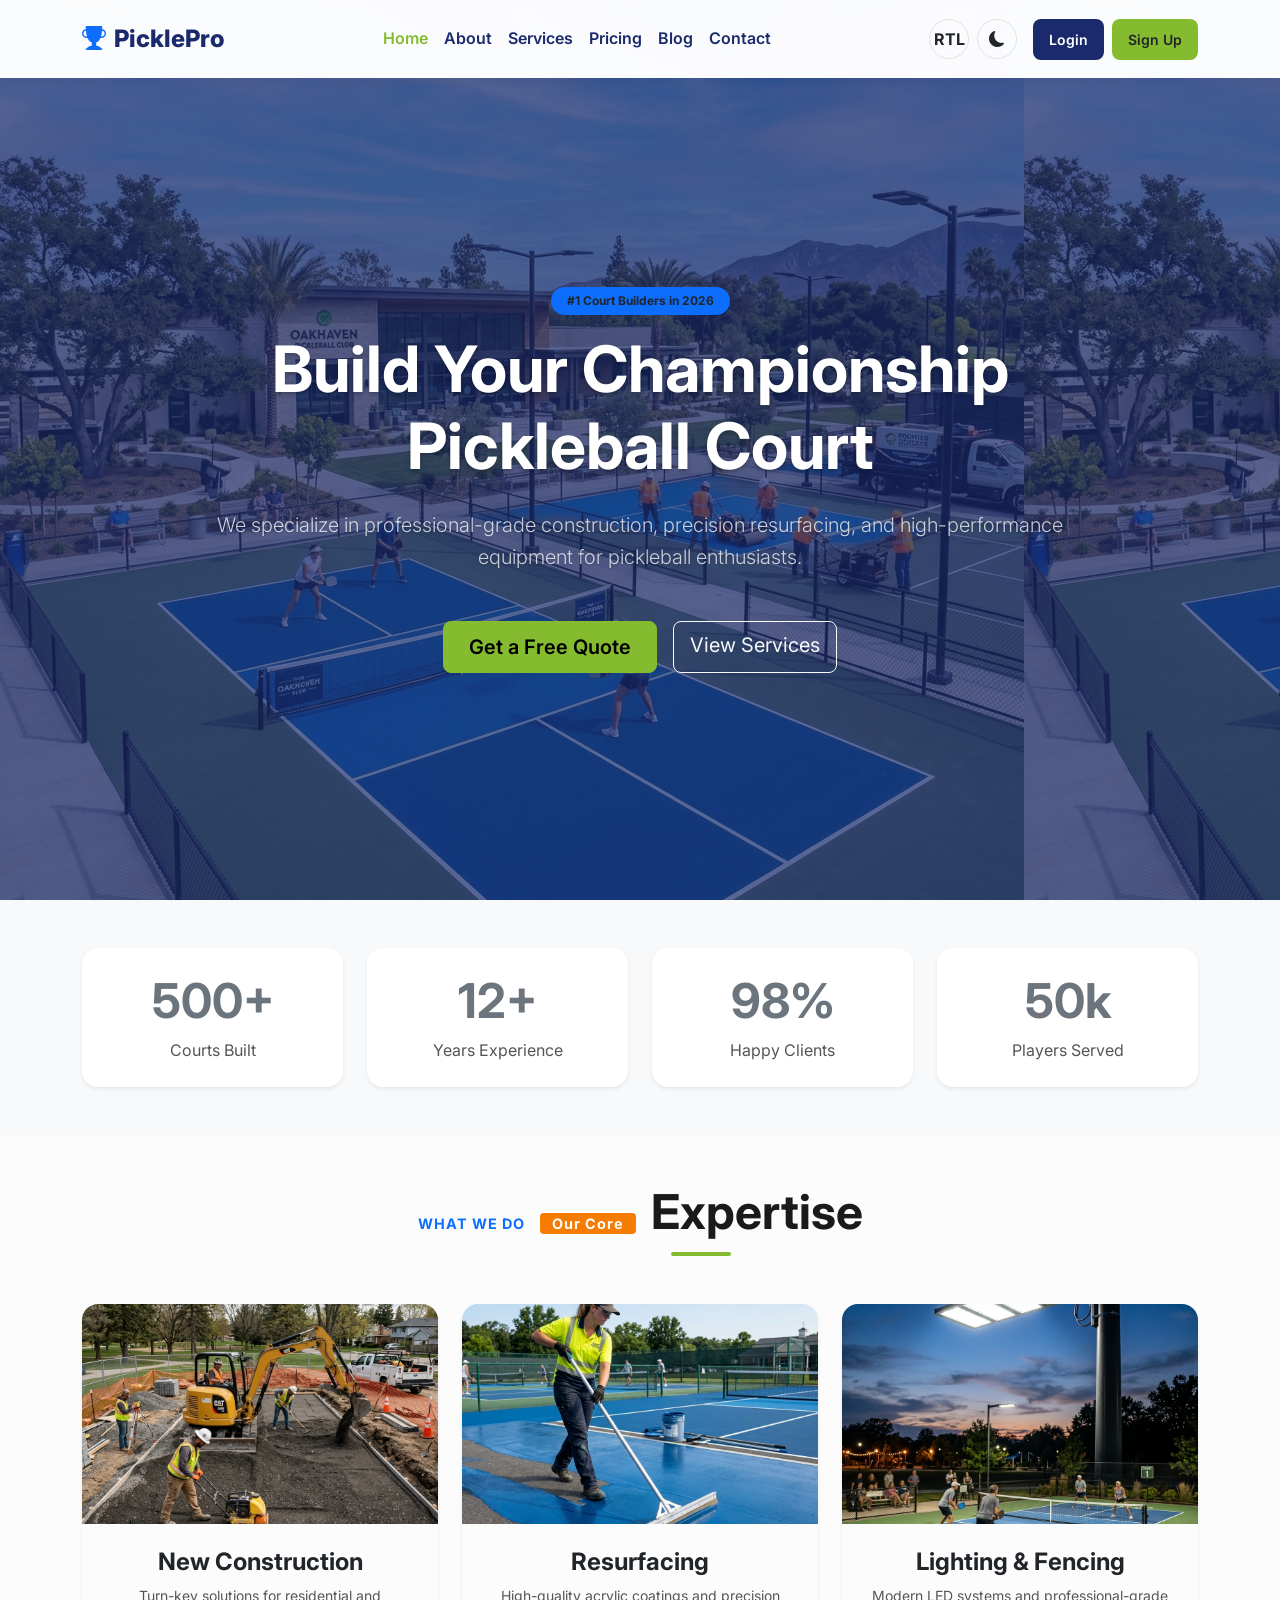
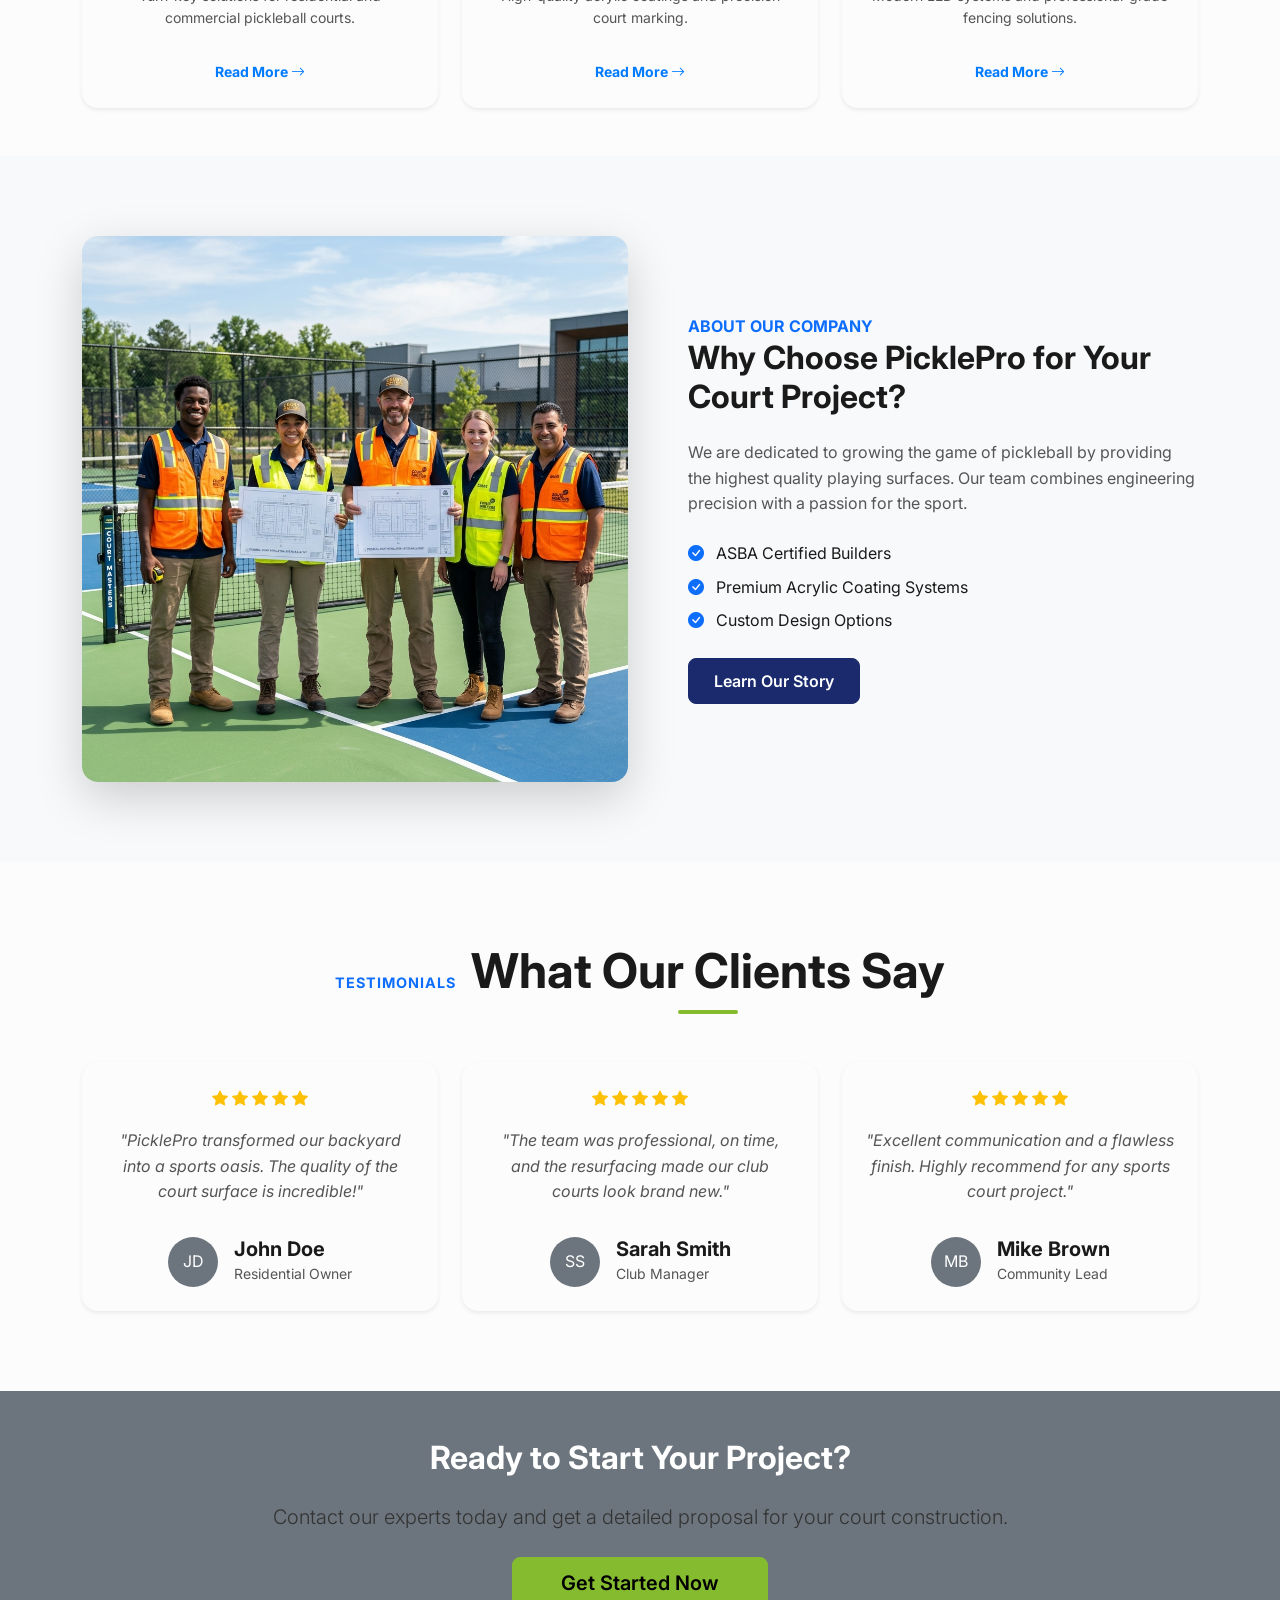
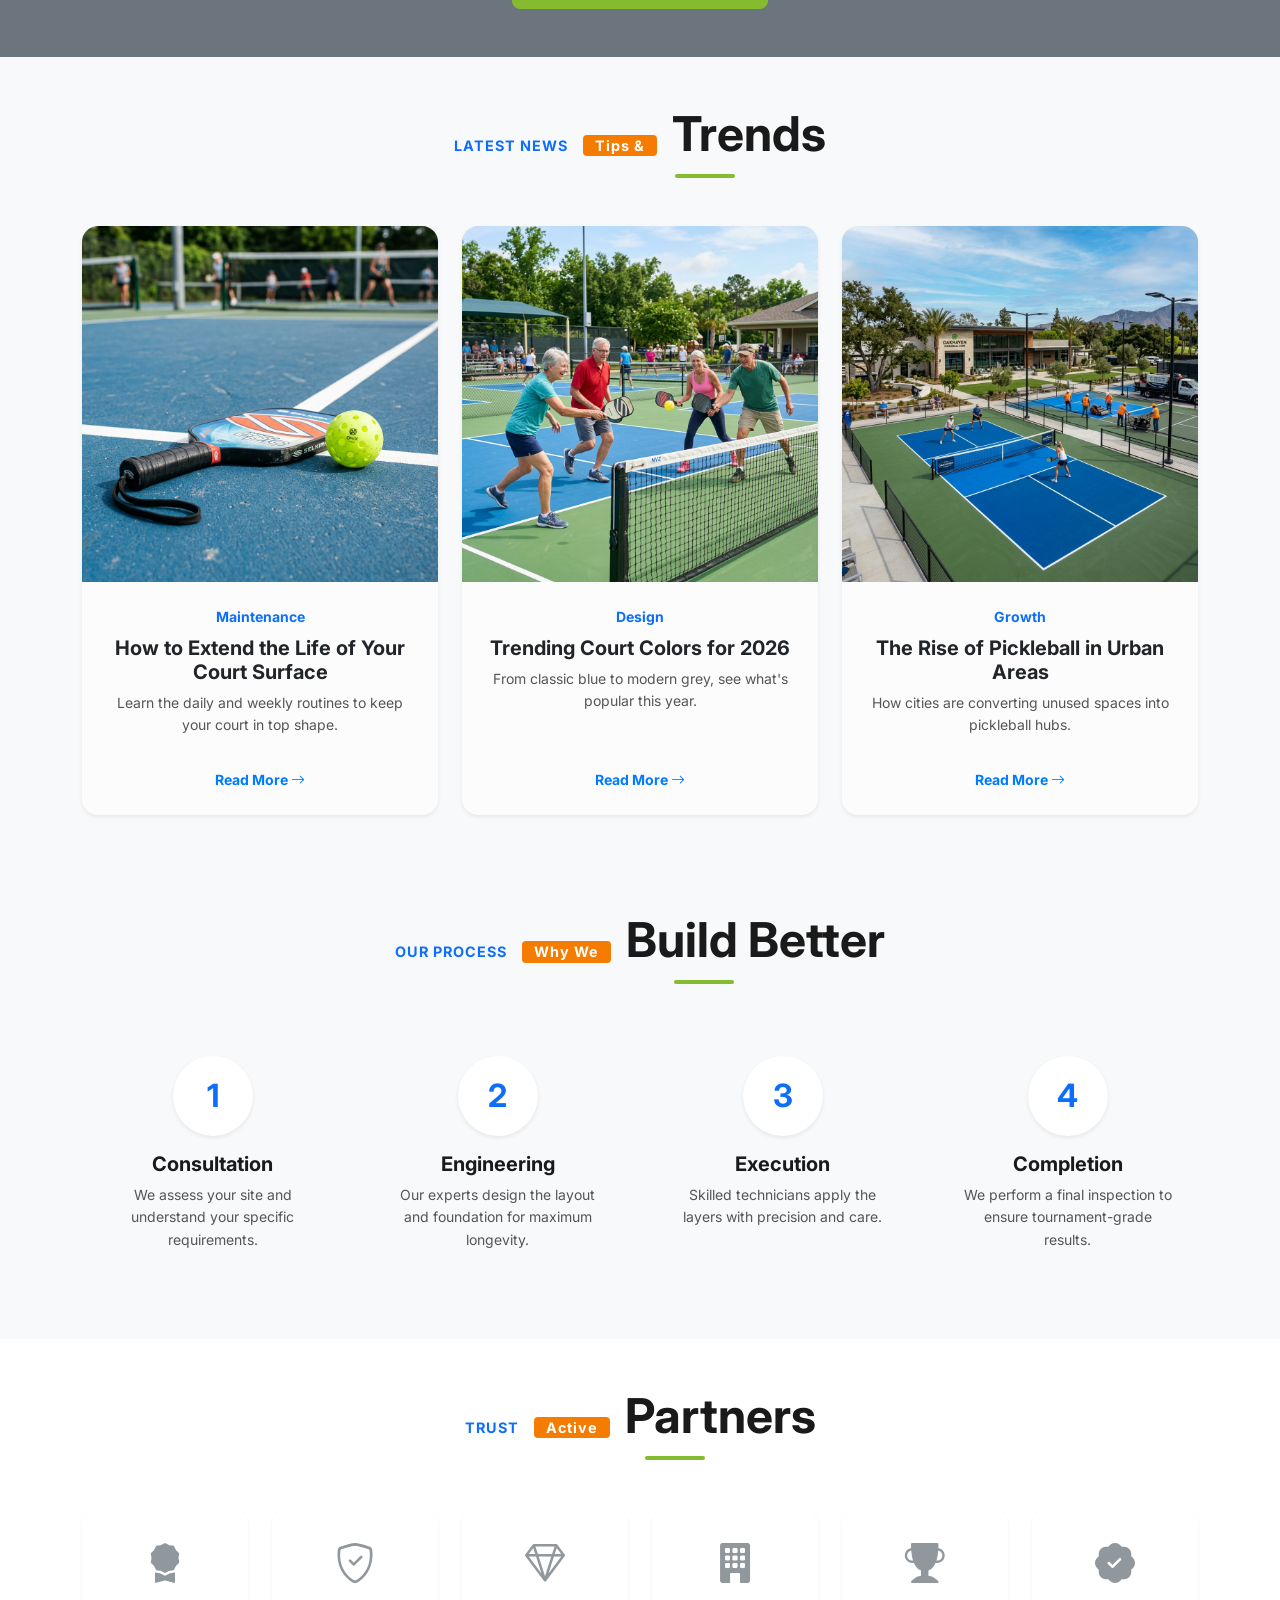
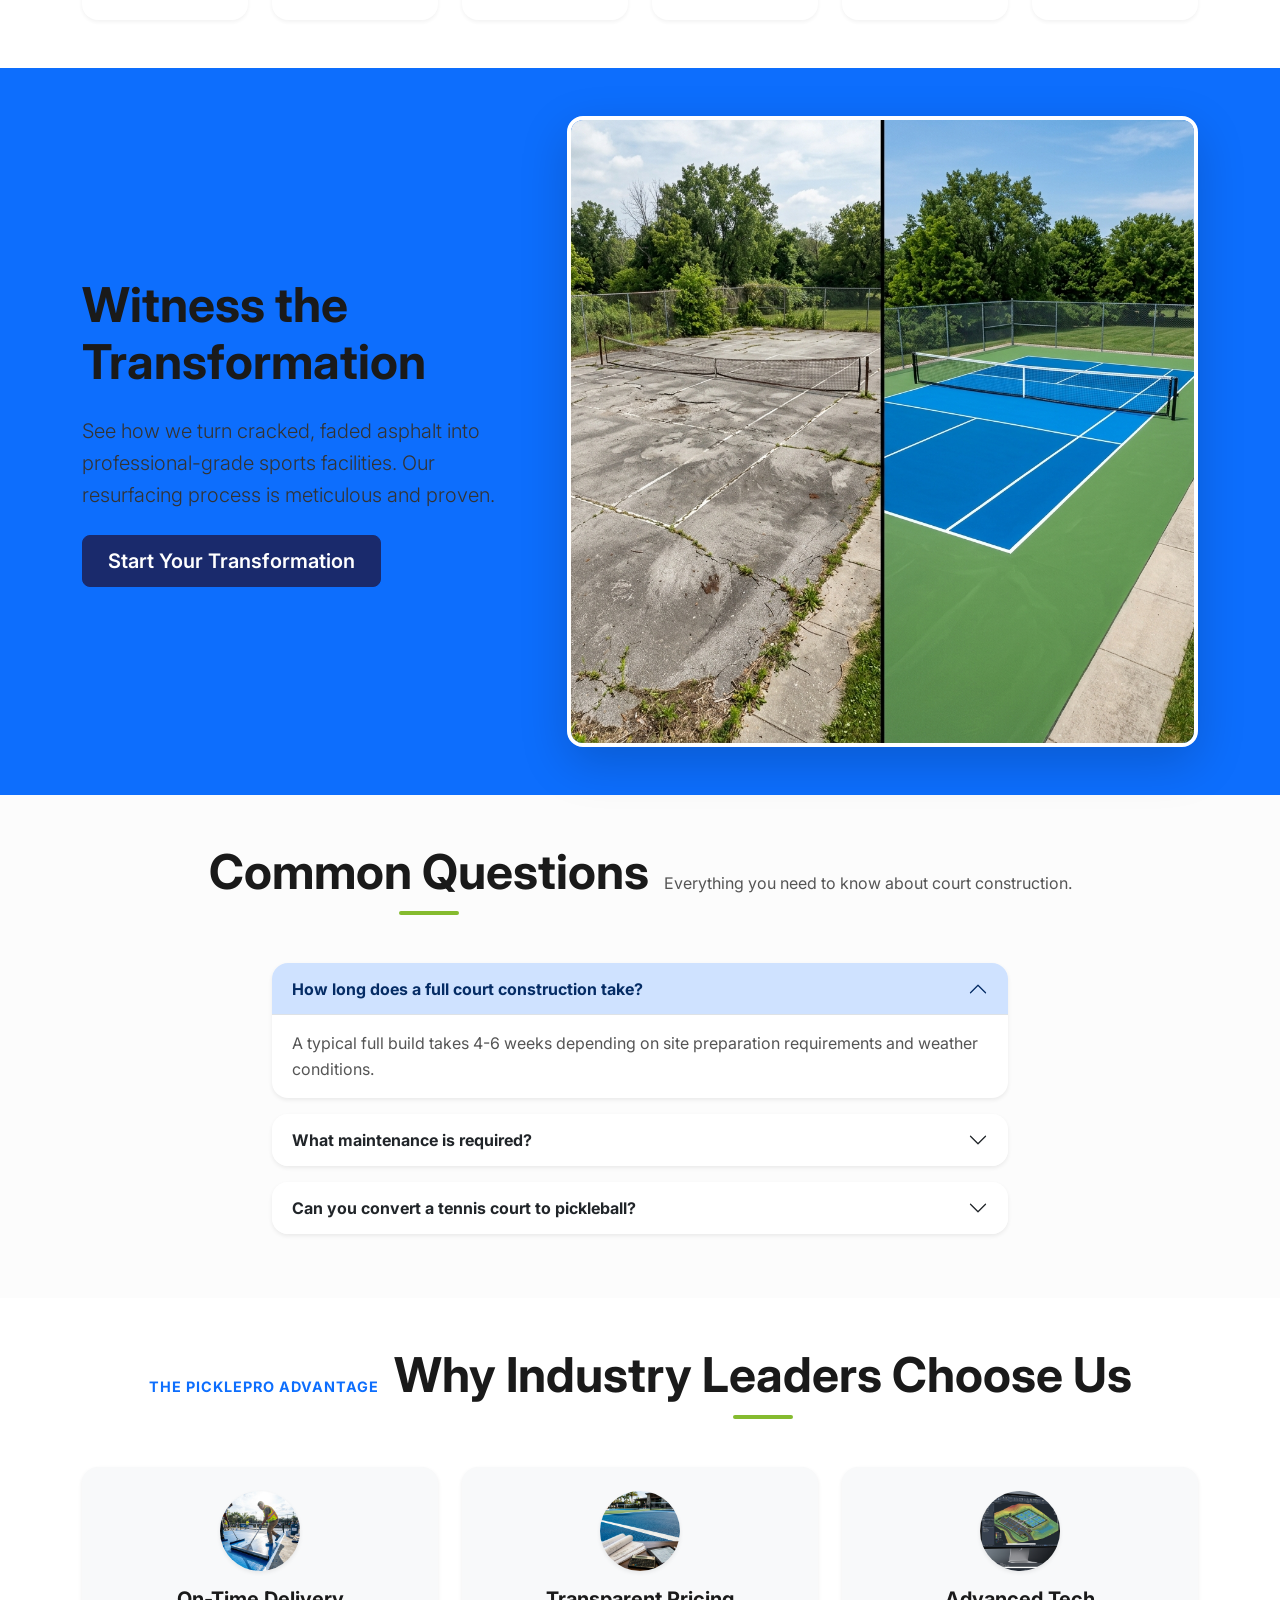
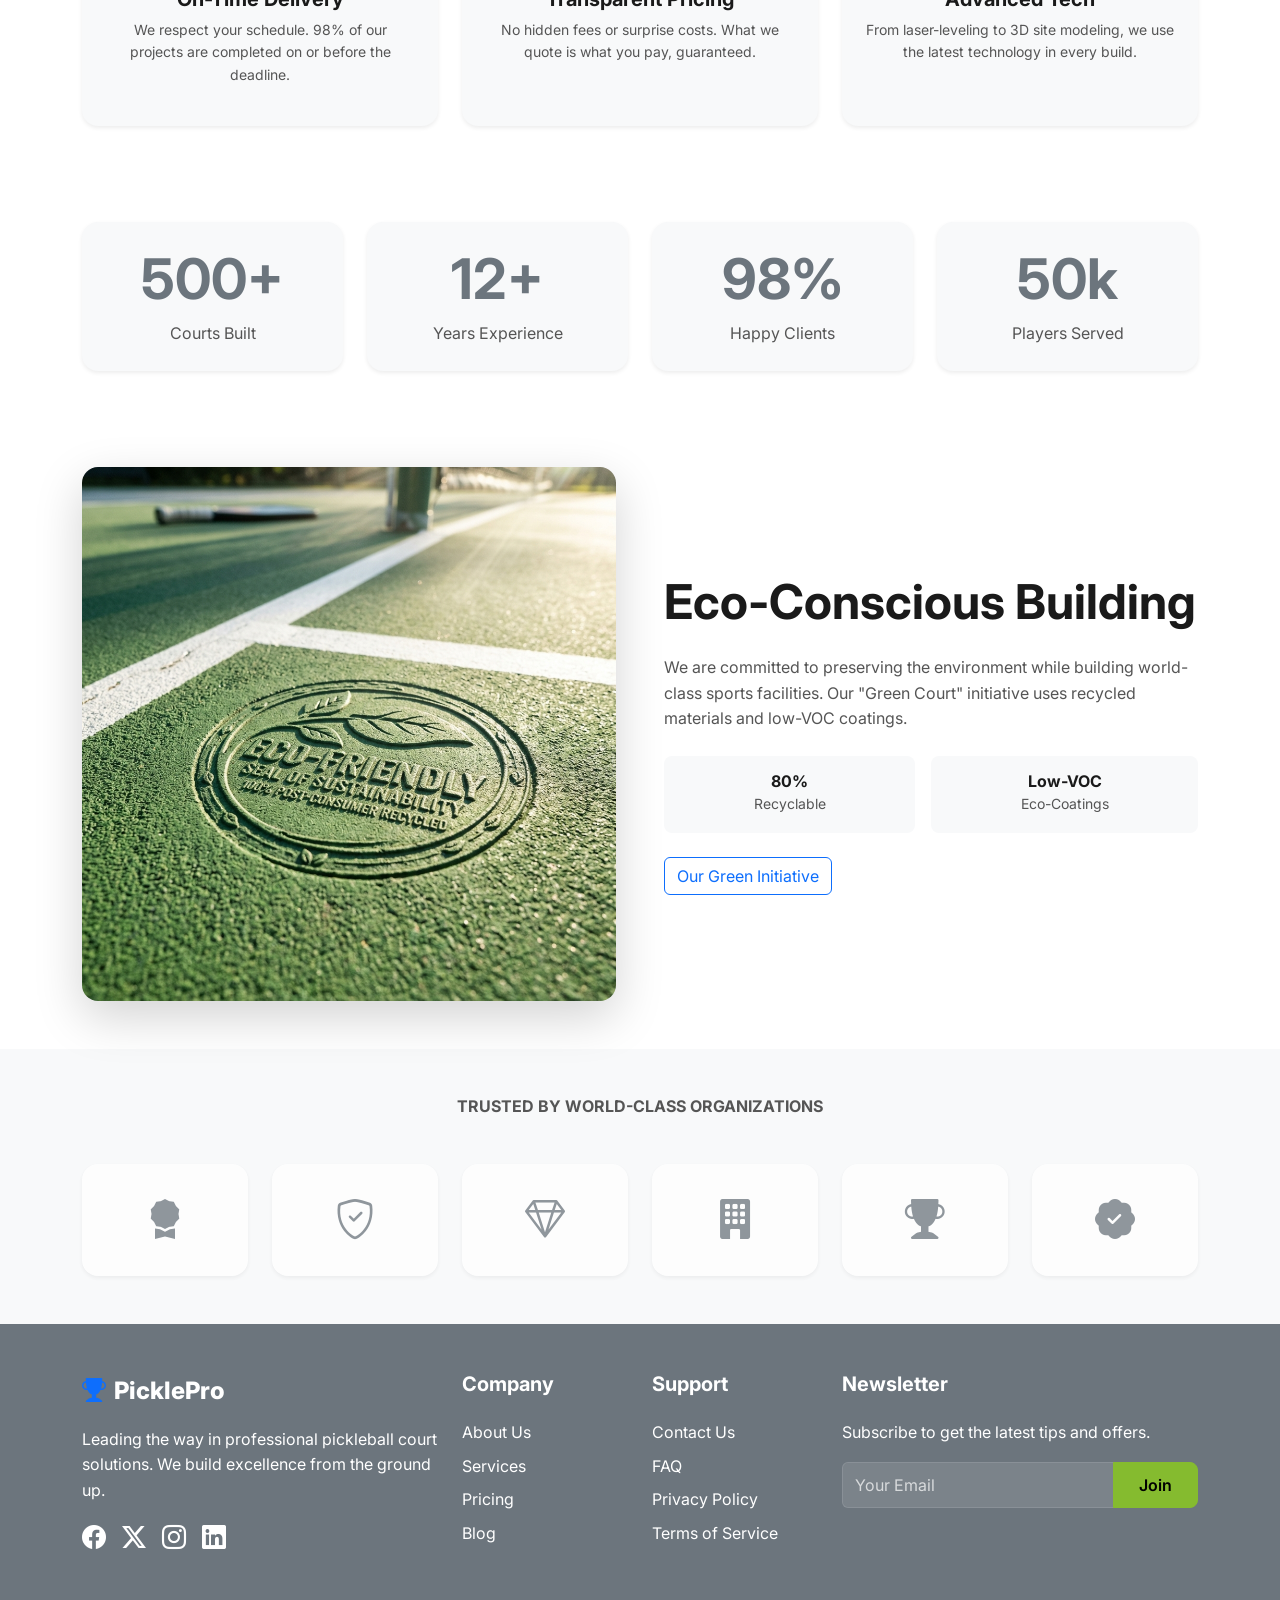
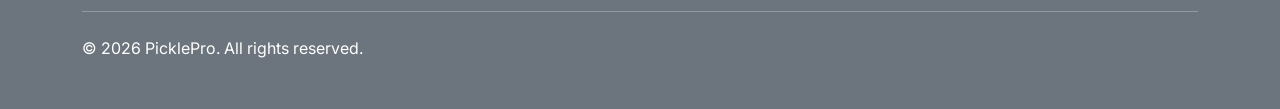
==== commit 9d435465: "UI: Aligned desktop action buttons to the extreme right corner of the navbar. Centered navigation li" ====
--- a/index.html
+++ b/index.html
@@ -23,30 +23,18 @@
     <header class="fixed-top">
         <nav class="navbar navbar-expand-lg">
             <div class="container">
+                <!-- 1. Brand Logo (Left) -->
                 <a class="navbar-brand d-flex align-items-center" href="index.html">
                     <i class="bi bi-trophy-fill me-2 text-primary"></i>
                     <span>PicklePro</span>
                 </a>
                 
-                <div class="d-flex align-items-center">
-                    <!-- Desktop Action Buttons -->
-                    <div class="d-none d-lg-flex align-items-center me-3">
-                        <button class="btn btn-link text-decoration-none me-2 fw-bold" id="rtl-toggle" title="Toggle RTL">RTL</button>
-                        <button class="btn btn-link text-decoration-none" id="theme-toggle" title="Toggle Theme">
-                            <i class="bi bi-moon-fill"></i>
-                        </button>
-                    </div>
-                    <div class="d-none d-lg-block me-3">
-                        <a href="login.html" class="btn btn-secondary btn-sm px-3 me-2">Login</a>
-                        <a href="register.html" class="btn btn-primary btn-sm px-3">Sign Up</a>
-                    </div>
-                    
-                    <!-- Mobile Toggler -->
-                    <button class="navbar-toggler" type="button" data-bs-toggle="offcanvas" data-bs-target="#offcanvasNavbar" aria-controls="offcanvasNavbar">
-                        <span class="navbar-toggler-icon"></span>
-                    </button>
-                </div>
-
+                <!-- 2. Mobile Toggler (Right on Mobile) -->
+                <button class="navbar-toggler" type="button" data-bs-toggle="offcanvas" data-bs-target="#offcanvasNavbar" aria-controls="offcanvasNavbar">
+                    <span class="navbar-toggler-icon"></span>
+                </button>
+
+                <!-- 3. Offcanvas / Desktop Menu (Center) -->
                 <div class="offcanvas offcanvas-end" tabindex="-1" id="offcanvasNavbar" aria-labelledby="offcanvasNavbarLabel">
                     <div class="offcanvas-header">
                         <h5 class="offcanvas-title d-flex align-items-center" id="offcanvasNavbarLabel">
@@ -56,25 +44,39 @@
                         <button type="button" class="btn-close" data-bs-dismiss="offcanvas" aria-label="Close"></button>
                     </div>
                     <div class="offcanvas-body">
+                        <!-- Mobile Toggles (Mobile Only) -->
                         <div class="d-flex d-lg-none align-items-center mb-4 pb-3 border-bottom">
                             <button class="rtl-toggle-mobile me-2 fw-bold" title="Toggle RTL">RTL</button>
                             <button class="theme-toggle-mobile" title="Toggle Theme">
                                 <i class="bi bi-moon-fill me-1"></i> Mode
                             </button>
                         </div>
-                        <ul class="navbar-nav ms-auto mb-2 mb-lg-0">
+                        
+                        <!-- Main Links (Centered on Desktop) -->
+                        <ul class="navbar-nav mx-auto mb-2 mb-lg-0">
                             <li class="nav-item"><a class="nav-link active" href="index.html">Home</a></li>
                             <li class="nav-item"><a class="nav-link" href="about.html">About</a></li>
                             <li class="nav-item"><a class="nav-link" href="services.html">Services</a></li>
                             <li class="nav-item"><a class="nav-link" href="pricing.html">Pricing</a></li>
                             <li class="nav-item"><a class="nav-link" href="blog.html">Blog</a></li>
                             <li class="nav-item"><a class="nav-link" href="contact.html">Contact</a></li>
+                            <!-- Mobile-only Login/Signup -->
                             <li class="nav-item d-lg-none mt-3">
                                 <a href="login.html" class="btn btn-secondary w-100 mb-2">Login</a>
                                 <a href="register.html" class="btn btn-primary w-100">Sign Up</a>
                             </li>
                         </ul>
                     </div>
+                </div>
+
+                <!-- 4. Desktop Action Buttons (Right Corner) -->
+                <div class="d-none d-lg-flex align-items-center ms-lg-3">
+                    <button class="btn btn-link text-decoration-none me-2 fw-bold" id="rtl-toggle" title="Toggle RTL">RTL</button>
+                    <button class="btn btn-link text-decoration-none me-3" id="theme-toggle" title="Toggle Theme">
+                        <i class="bi bi-moon-fill"></i>
+                    </button>
+                    <a href="login.html" class="btn btn-secondary btn-sm px-3 me-2">Login</a>
+                    <a href="register.html" class="btn btn-primary btn-sm px-3">Sign Up</a>
                 </div>
             </div>
         </nav>
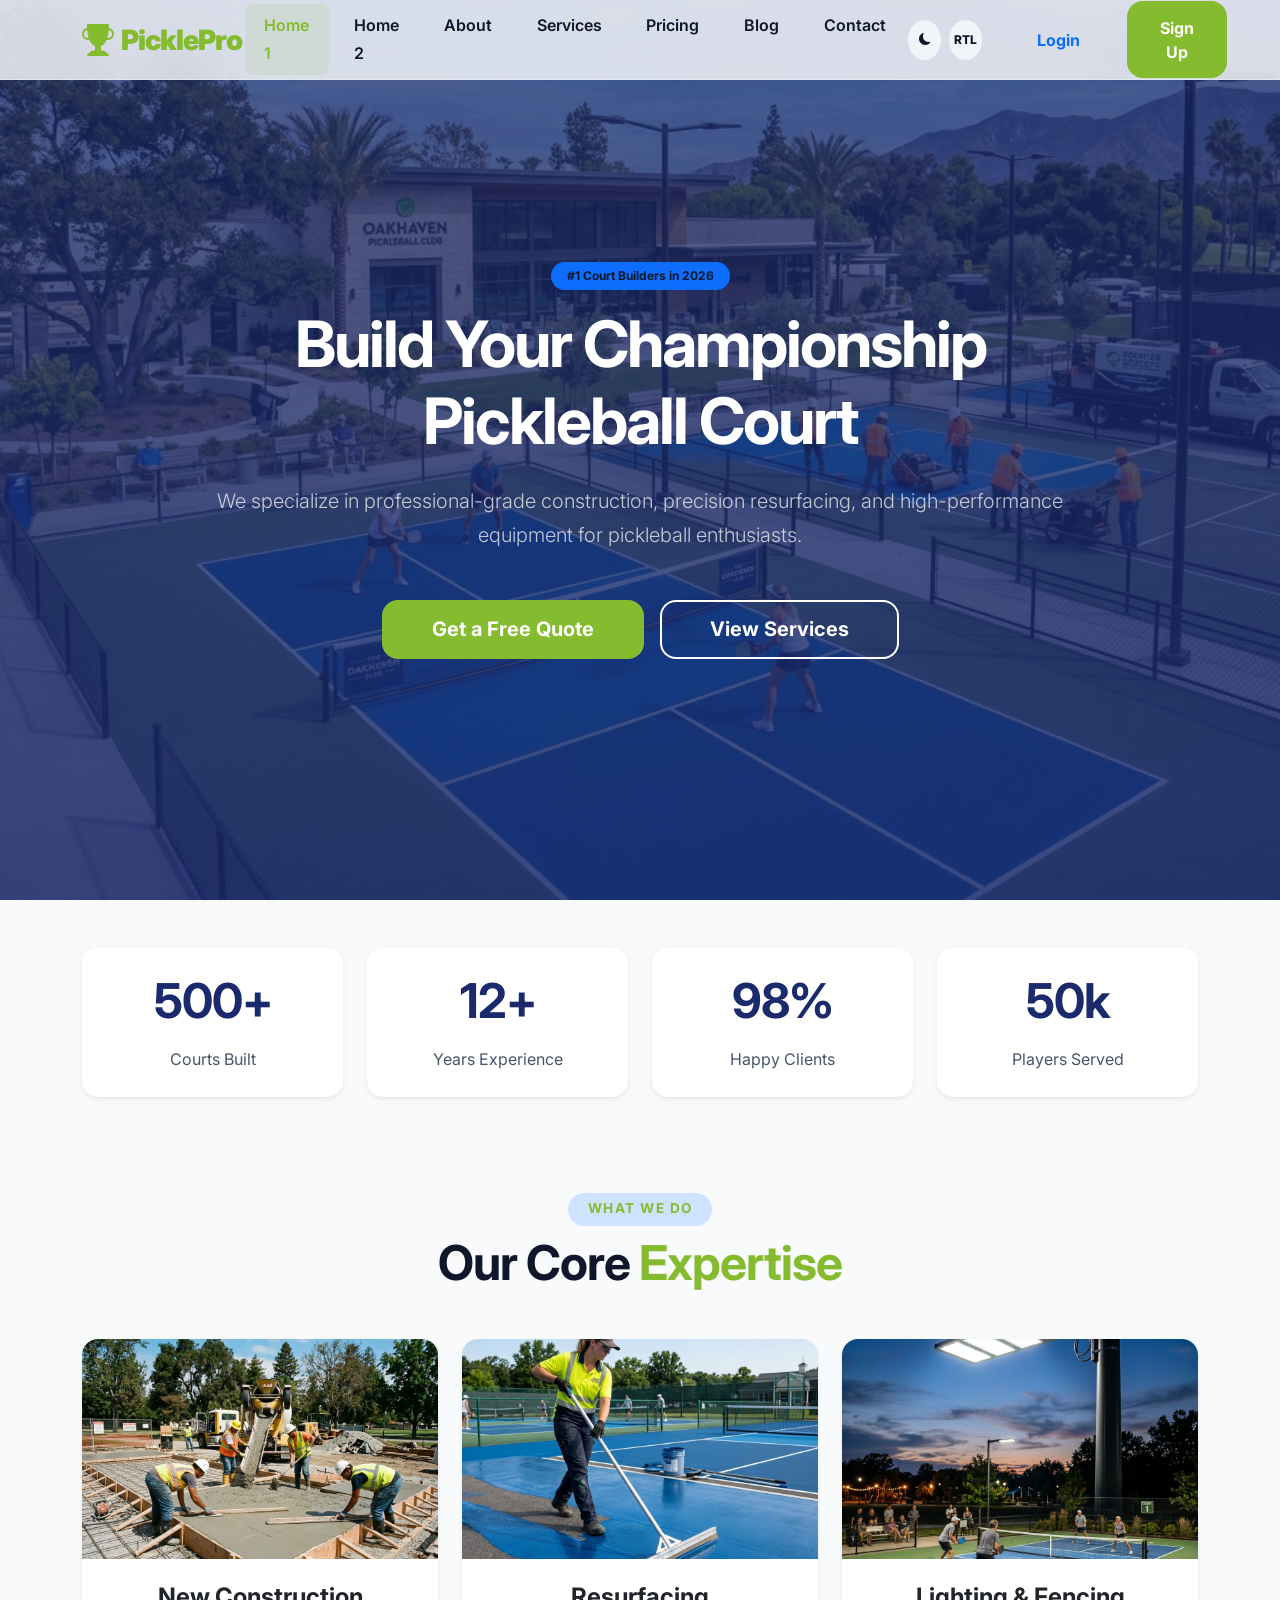
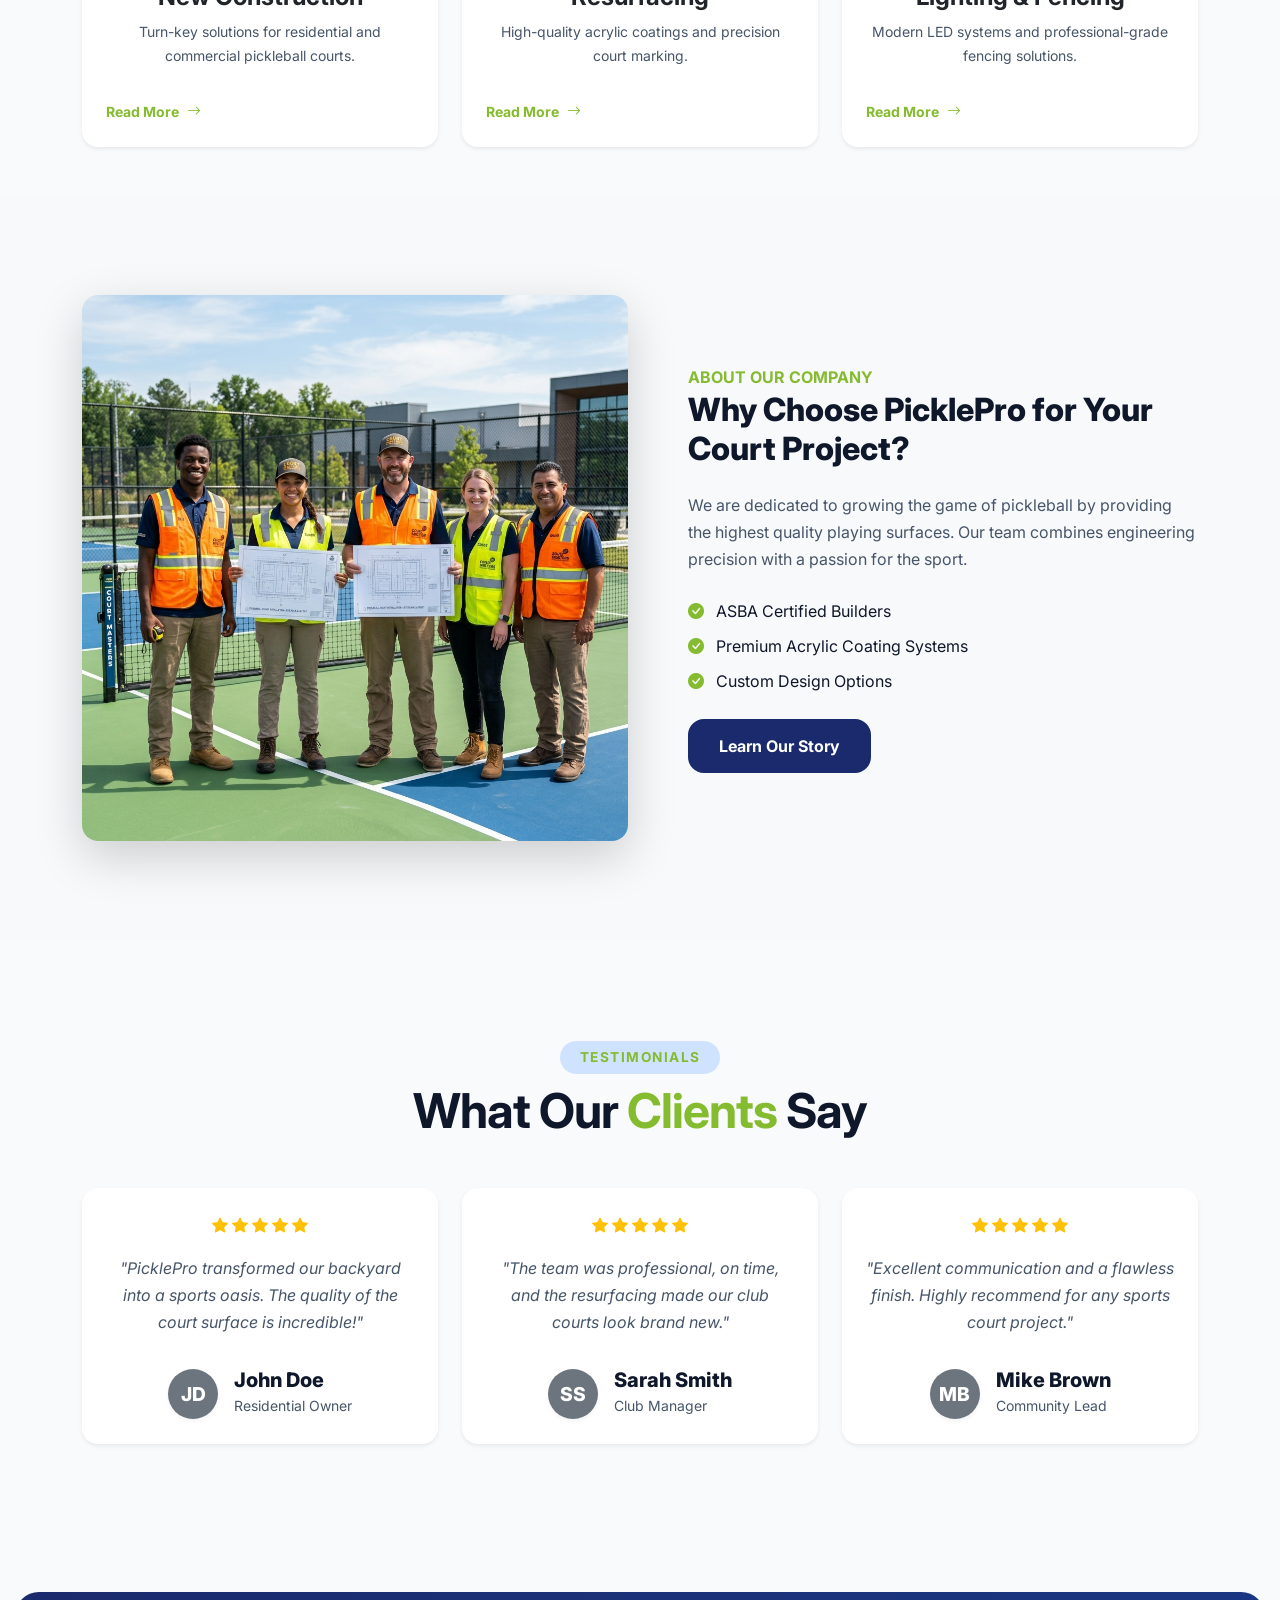
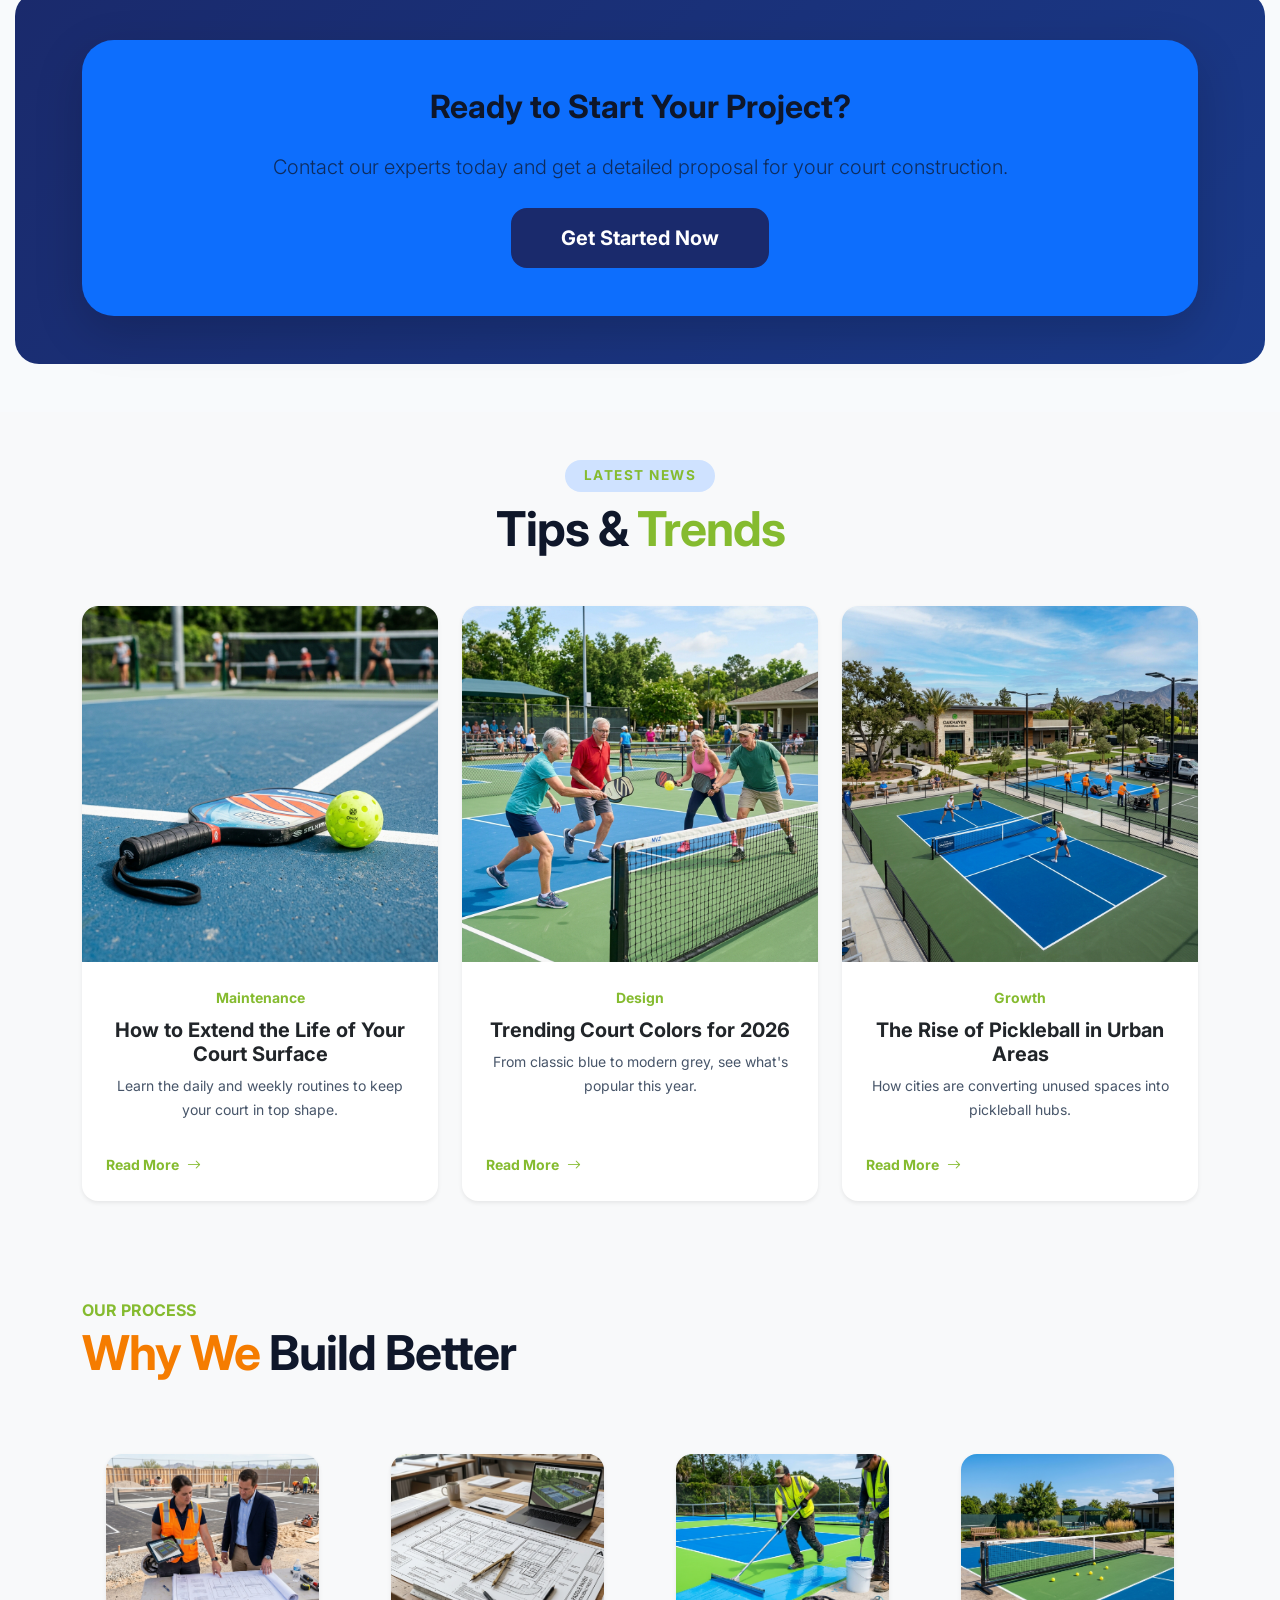
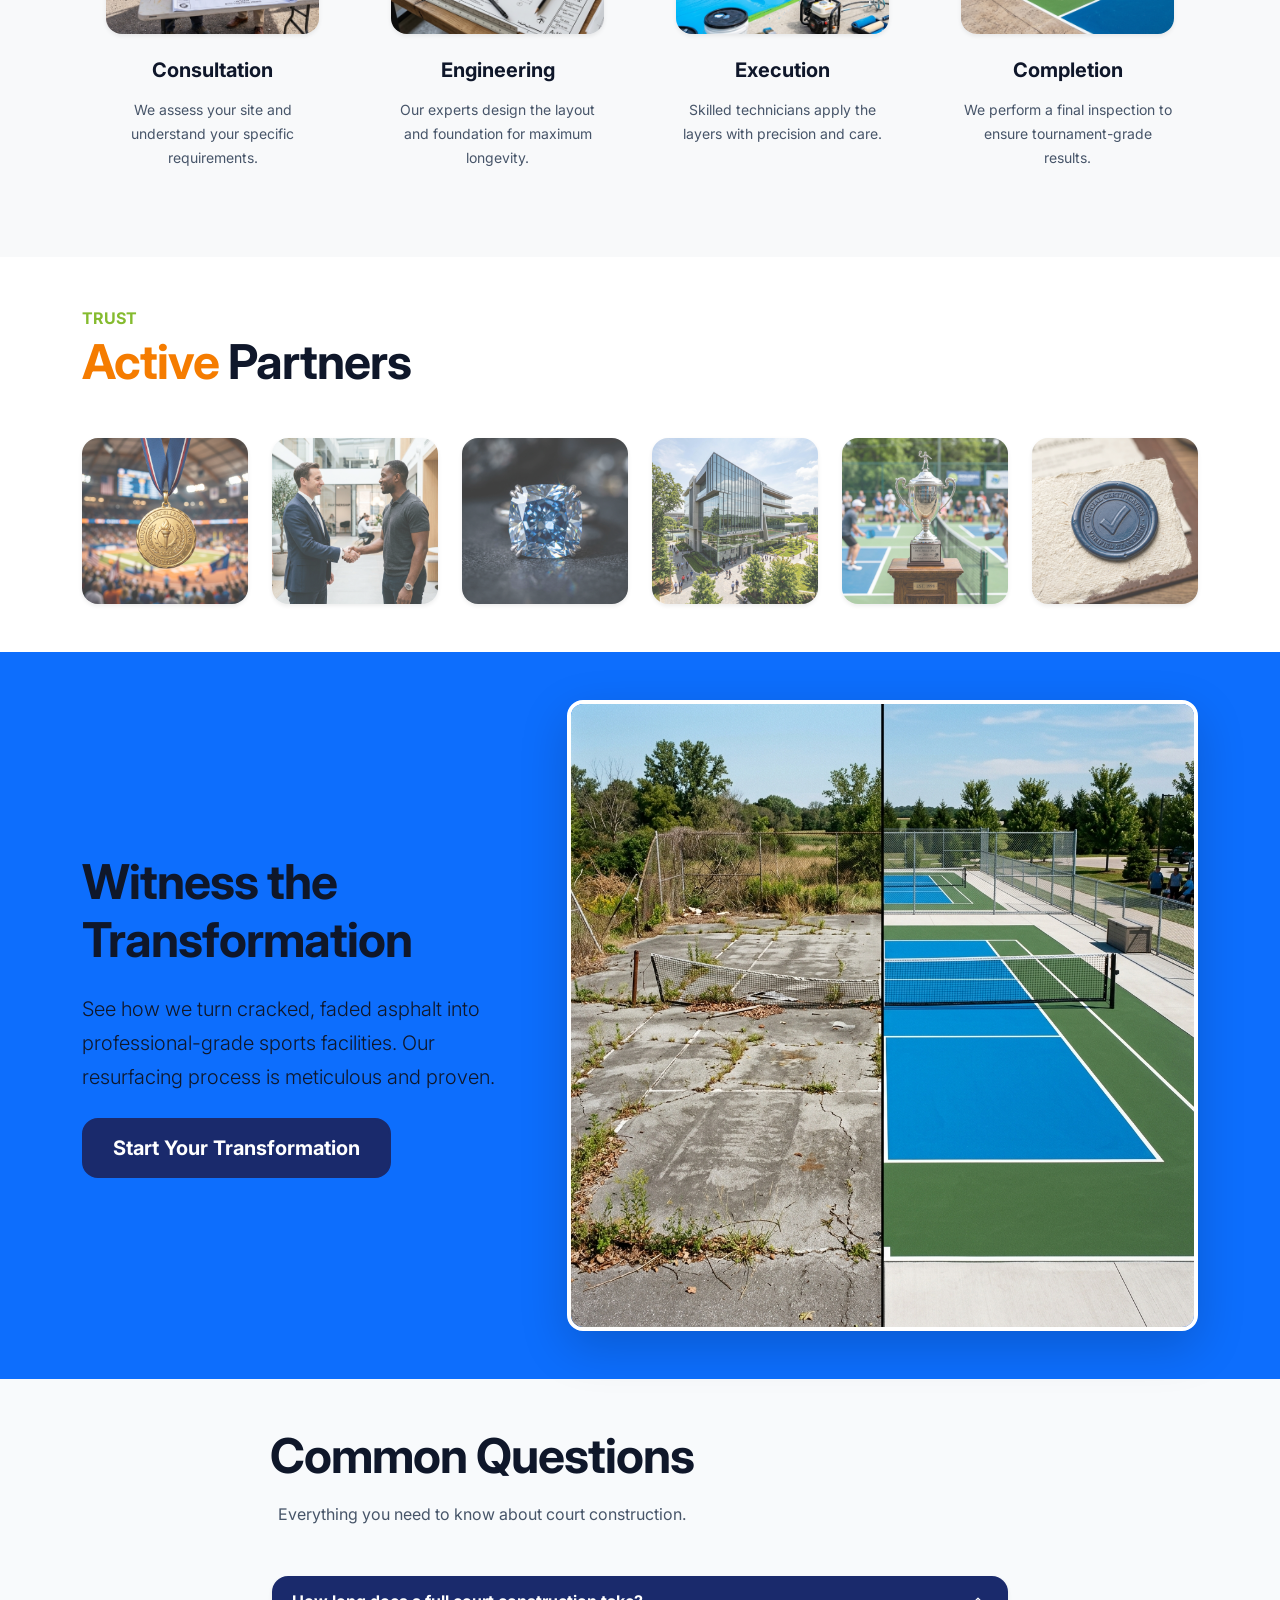
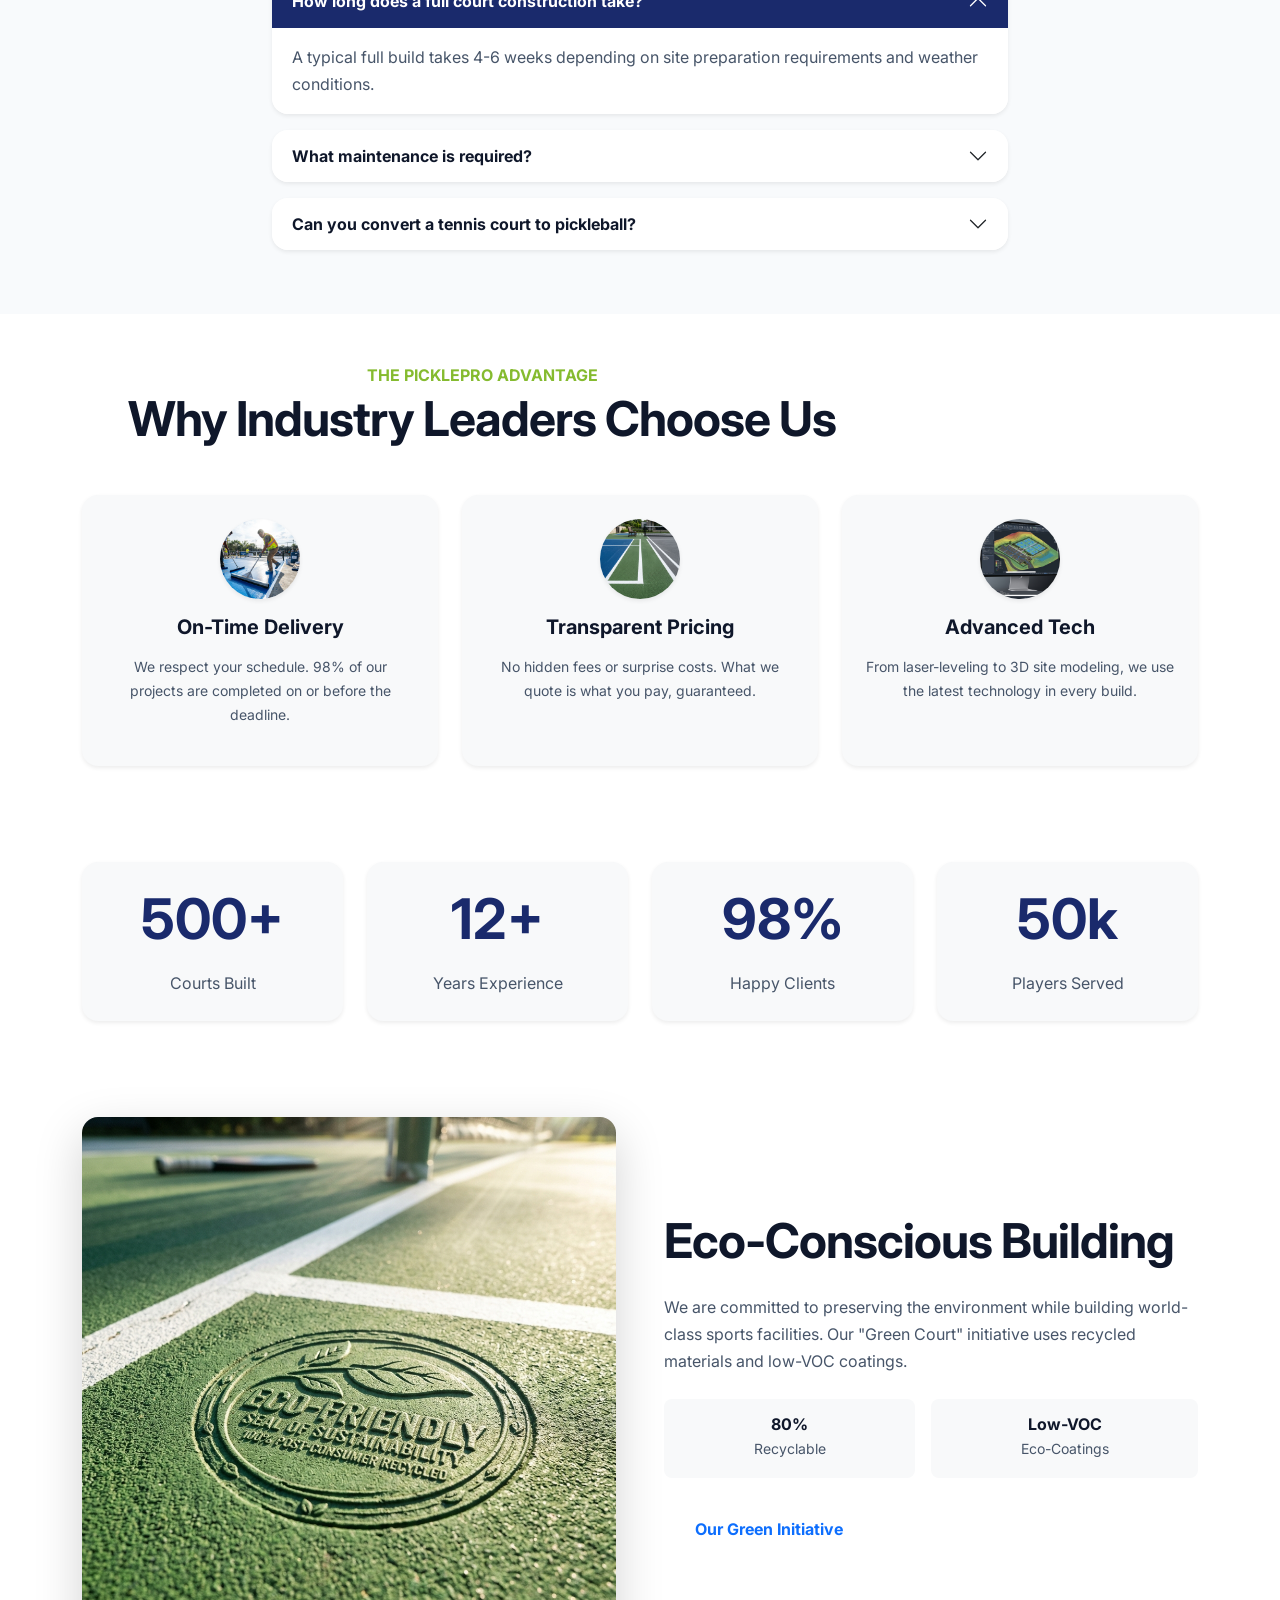
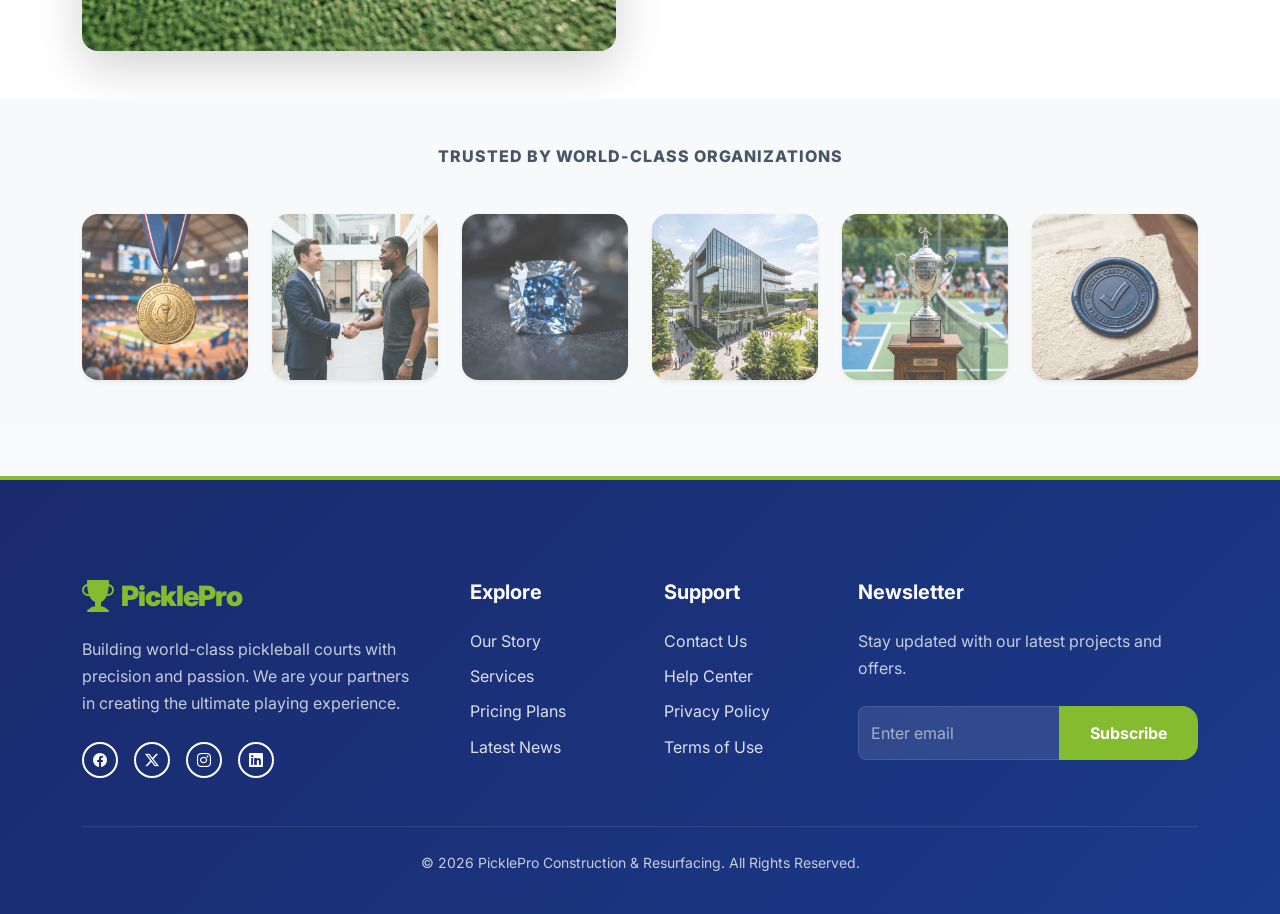
==== commit ecdf0e4c: "Fix card hover text visibility and remove dashboard" ====
--- a/index.html
+++ b/index.html
@@ -23,60 +23,59 @@
     <header class="fixed-top">
         <nav class="navbar navbar-expand-lg">
             <div class="container">
-                <!-- 1. Brand Logo (Left) -->
-                <a class="navbar-brand d-flex align-items-center" href="index.html">
-                    <i class="bi bi-trophy-fill me-2 text-primary"></i>
+                <a class="brand-identity" href="index.html">
+                    <i class="bi bi-trophy-fill"></i>
                     <span>PicklePro</span>
                 </a>
                 
-                <!-- 2. Mobile Toggler (Right on Mobile) -->
-                <button class="navbar-toggler" type="button" data-bs-toggle="offcanvas" data-bs-target="#offcanvasNavbar" aria-controls="offcanvasNavbar">
-                    <span class="navbar-toggler-icon"></span>
+                <button class="navbar-toggler border-0 shadow-none" type="button" data-bs-toggle="offcanvas" data-bs-target="#offcanvasNavbar">
+                    <i class="bi bi-list fs-1"></i>
                 </button>
 
-                <!-- 3. Offcanvas / Desktop Menu (Center) -->
-                <div class="offcanvas offcanvas-end" tabindex="-1" id="offcanvasNavbar" aria-labelledby="offcanvasNavbarLabel">
-                    <div class="offcanvas-header">
-                        <h5 class="offcanvas-title d-flex align-items-center" id="offcanvasNavbarLabel">
-                            <i class="bi bi-trophy-fill me-2 text-primary"></i>
-                            <span>PicklePro</span>
+                <div class="offcanvas offcanvas-end" tabindex="-1" id="offcanvasNavbar">
+                    <div class="offcanvas-header border-bottom">
+                        <h5 class="offcanvas-title">
+                            <a href="index.html" class="brand-identity">
+                                <i class="bi bi-trophy-fill"></i>
+                                <span>PicklePro</span>
+                            </a>
                         </h5>
-                        <button type="button" class="btn-close" data-bs-dismiss="offcanvas" aria-label="Close"></button>
+                        <button type="button" class="btn-close" data-bs-dismiss="offcanvas"></button>
                     </div>
                     <div class="offcanvas-body">
-                        <!-- Mobile Toggles (Mobile Only) -->
-                        <div class="d-flex d-lg-none align-items-center mb-4 pb-3 border-bottom">
-                            <button class="rtl-toggle-mobile me-2 fw-bold" title="Toggle RTL">RTL</button>
-                            <button class="theme-toggle-mobile" title="Toggle Theme">
-                                <i class="bi bi-moon-fill me-1"></i> Mode
-                            </button>
+                        <div class="mobile-controls d-lg-none mb-4">
+                            <div class="d-flex gap-2">
+                                <button class="mobile-control-btn theme-toggle-mobile">
+                                    <i class="bi bi-moon-fill"></i> Mode
+                                </button>
+                                <button class="mobile-control-btn rtl-toggle-mobile">
+                                    <i class="bi bi-translate"></i> RTL
+                                </button>
+                            </div>
                         </div>
                         
-                        <!-- Main Links (Centered on Desktop) -->
-                        <ul class="navbar-nav mx-auto mb-2 mb-lg-0">
-                            <li class="nav-item"><a class="nav-link active" href="index.html">Home</a></li>
+                        <ul class="navbar-nav mx-auto">
+                            <li class="nav-item"><a class="nav-link active" href="index.html">Home 1</a></li>
+                            <li class="nav-item"><a class="nav-link" href="home-2.html">Home 2</a></li>
                             <li class="nav-item"><a class="nav-link" href="about.html">About</a></li>
                             <li class="nav-item"><a class="nav-link" href="services.html">Services</a></li>
                             <li class="nav-item"><a class="nav-link" href="pricing.html">Pricing</a></li>
                             <li class="nav-item"><a class="nav-link" href="blog.html">Blog</a></li>
                             <li class="nav-item"><a class="nav-link" href="contact.html">Contact</a></li>
-                            <!-- Mobile-only Login/Signup -->
-                            <li class="nav-item d-lg-none mt-3">
-                                <a href="login.html" class="btn btn-secondary w-100 mb-2">Login</a>
-                                <a href="register.html" class="btn btn-primary w-100">Sign Up</a>
-                            </li>
                         </ul>
-                    </div>
-                </div>
-
-                <!-- 4. Desktop Action Buttons (Right Corner) -->
-                <div class="d-none d-lg-flex align-items-center ms-lg-3">
-                    <button class="btn btn-link text-decoration-none me-2 fw-bold" id="rtl-toggle" title="Toggle RTL">RTL</button>
-                    <button class="btn btn-link text-decoration-none me-3" id="theme-toggle" title="Toggle Theme">
-                        <i class="bi bi-moon-fill"></i>
-                    </button>
-                    <a href="login.html" class="btn btn-secondary btn-sm px-3 me-2">Login</a>
-                    <a href="register.html" class="btn btn-primary btn-sm px-3">Sign Up</a>
+                        
+                        <div class="d-lg-none mt-4">
+                            <a href="login.html" class="btn btn-secondary w-100 mb-2">Login</a>
+                            <a href="register.html" class="btn btn-primary w-100">Sign Up</a>
+                        </div>
+                    </div>
+                </div>
+
+                <div class="d-none d-lg-flex align-items-center gap-2">
+                    <button class="btn" id="theme-toggle" title="Toggle Theme"><i class="bi bi-moon-fill fs-5"></i></button>
+                    <button class="btn me-3" id="rtl-toggle" title="Toggle RTL">RTL</button>
+                    <a href="login.html" class="btn btn-link text-main text-decoration-none fw-bold me-2">Login</a>
+                    <a href="register.html" class="btn btn-primary px-4">Sign Up</a>
                 </div>
             </div>
         </nav>
@@ -91,9 +90,9 @@
                         <span class="badge bg-primary text-dark mb-3 px-3 py-2 rounded-pill">#1 Court Builders in 2026</span>
                         <h1 class="display-3 fw-bold mb-4">Build Your Championship Pickleball Court</h1>
                         <p class="lead mb-5 text-light opacity-75">We specialize in professional-grade construction, precision resurfacing, and high-performance equipment for pickleball enthusiasts.</p>
-                        <div class="d-flex flex-column flex-sm-row justify-content-center gap-3">
-                            <a href="contact.html" class="btn btn-primary btn-lg">Get a Free Quote</a>
-                            <a href="services.html" class="btn btn-outline-light btn-lg">View Services</a>
+                        <div class="d-flex flex-column flex-sm-row justify-content-center align-items-center gap-3">
+                            <a href="contact.html" class="btn btn-primary btn-lg px-5">Get a Free Quote</a>
+                            <a href="services.html" class="btn btn-outline-light btn-lg px-5">View Services</a>
                         </div>
                     </div>
                 </div>
@@ -135,13 +134,13 @@
         <!-- Services Preview (Content Section 2) -->
         <section class="services-preview py-5">
             <div class="container">
-                <div class="section-title mb-5">
-                    <span class="text-primary fw-bold text-uppercase">What We Do</span>
-                    <h2 class="display-5 fw-bold"><span class="highlight-orange">Our Core</span> Expertise</h2>
+                <div class="section-title mb-5 text-center mx-auto">
+                    <span class="badge bg-primary-subtle text-primary fw-bold text-uppercase mb-2">What We Do</span>
+                    <h2 class="display-5 fw-bold">Our Core <span class="text-primary">Expertise</span></h2>
                 </div>
                 <div class="row g-4">
                     <div class="col-md-4">
-                        <div class="card h-100 p-0 border-0 shadow-sm rounded-4 overflow-hidden hover-card d-flex flex-column">
+                        <div class="card h-100 p-0 border-0 shadow-sm rounded-4 overflow-hidden hover-card hover-lift shadow-hover transition-base d-flex flex-column">
                             <img src="assets/images/service-1.png" class="card-img-top" style="height: 220px; object-fit: cover;" alt="New Construction">
                             <div class="card-body p-4 text-center d-flex flex-column">
                                 <h3 class="h4 fw-bold">New Construction</h3>
@@ -151,7 +150,7 @@
                         </div>
                     </div>
                     <div class="col-md-4">
-                        <div class="card h-100 p-0 border-0 shadow-sm rounded-4 overflow-hidden hover-card d-flex flex-column">
+                        <div class="card h-100 p-0 border-0 shadow-sm rounded-4 overflow-hidden hover-card hover-lift shadow-hover transition-base d-flex flex-column">
                             <img src="assets/images/service-2.png" class="card-img-top" style="height: 220px; object-fit: cover;" alt="Resurfacing">
                             <div class="card-body p-4 text-center d-flex flex-column">
                                 <h3 class="h4 fw-bold">Resurfacing</h3>
@@ -161,7 +160,7 @@
                         </div>
                     </div>
                     <div class="col-md-4">
-                        <div class="card h-100 p-0 border-0 shadow-sm rounded-4 overflow-hidden hover-card d-flex flex-column">
+                        <div class="card h-100 p-0 border-0 shadow-sm rounded-4 overflow-hidden hover-card hover-lift shadow-hover transition-base d-flex flex-column">
                             <img src="assets/images/lighting.png" class="card-img-top" style="height: 220px; object-fit: cover;" alt="Lighting & Fencing">
                             <div class="card-body p-4 text-center d-flex flex-column">
                                 <h3 class="h4 fw-bold">Lighting & Fencing</h3>
@@ -199,13 +198,13 @@
         <!-- Testimonials (Content Section 4) -->
         <section class="testimonials">
             <div class="container">
-                <div class="section-title mb-5">
-                    <span class="text-primary fw-bold text-uppercase">Testimonials</span>
-                    <h2 class="display-5 fw-bold">What Our Clients Say</h2>
+                <div class="section-title mb-5 text-center mx-auto">
+                    <span class="badge bg-primary-subtle text-primary fw-bold text-uppercase mb-2">Testimonials</span>
+                    <h2 class="display-5 fw-bold">What Our <span class="text-primary">Clients</span> Say</h2>
                 </div>
                 <div class="row g-4">
                     <div class="col-md-4">
-                        <div class="card h-100 p-4 border-0 shadow-sm rounded-4 hover-card text-center d-flex flex-column">
+                        <div class="card h-100 p-4 border-0 shadow-sm rounded-4 hover-card hover-lift shadow-hover transition-base text-center d-flex flex-column">
                             <div class="mb-3">
                                 <i class="bi bi-star-fill text-warning"></i>
                                 <i class="bi bi-star-fill text-warning"></i>
@@ -224,7 +223,7 @@
                         </div>
                     </div>
                     <div class="col-md-4">
-                        <div class="card h-100 p-4 border-0 shadow-sm rounded-4 hover-card text-center d-flex flex-column">
+                        <div class="card h-100 p-4 border-0 shadow-sm rounded-4 hover-card hover-lift shadow-hover transition-base text-center d-flex flex-column">
                             <div class="mb-3">
                                 <i class="bi bi-star-fill text-warning"></i>
                                 <i class="bi bi-star-fill text-warning"></i>
@@ -243,7 +242,7 @@
                         </div>
                     </div>
                     <div class="col-md-4">
-                        <div class="card h-100 p-4 border-0 shadow-sm rounded-4 hover-card text-center d-flex flex-column">
+                        <div class="card h-100 p-4 border-0 shadow-sm rounded-4 hover-card hover-lift shadow-hover transition-base text-center d-flex flex-column">
                             <div class="mb-3">
                                 <i class="bi bi-star-fill text-warning"></i>
                                 <i class="bi bi-star-fill text-warning"></i>
@@ -266,24 +265,28 @@
         </section>
 
         <!-- Newsletter (Content Section 5) -->
-        <section class="cta-section bg-secondary text-white py-5">
+        <section class="cta-section py-5 my-5">
             <div class="container text-center">
-                <h2 class="text-white mb-4">Ready to Start Your Project?</h2>
-                <p class="lead mb-4">Contact our experts today and get a detailed proposal for your court construction.</p>
-                <a href="contact.html" class="btn btn-primary btn-lg px-5">Get Started Now</a>
+                <div class="p-5 rounded-5 bg-primary text-dark shadow-lg">
+                    <h2 class="fw-bold mb-4">Ready to Start Your Project?</h2>
+                    <p class="lead mb-4 opacity-75">Contact our experts today and get a detailed proposal for your court construction.</p>
+                    <div class="d-flex justify-content-center">
+                        <a href="contact.html" class="btn btn-secondary btn-lg px-5">Get Started Now</a>
+                    </div>
+                </div>
             </div>
         </section>
 
         <!-- Blog Preview (Content Section 6) -->
         <section class="blog-preview bg-light py-5">
             <div class="container">
-                <div class="section-title mb-5">
-                    <span class="text-primary fw-bold text-uppercase">Latest News</span>
-                    <h2 class="display-5 fw-bold"><span class="highlight-orange">Tips &</span> Trends</h2>
+                <div class="section-title mb-5 text-center mx-auto">
+                    <span class="badge bg-primary-subtle text-primary fw-bold text-uppercase mb-2">Latest News</span>
+                    <h2 class="display-5 fw-bold">Tips & <span class="text-primary">Trends</span></h2>
                 </div>
                 <div class="row g-4">
                     <div class="col-md-6 col-lg-4">
-                        <div class="card h-100 border-0 shadow-sm rounded-4 overflow-hidden hover-card d-flex flex-column">
+                        <div class="card h-100 border-0 shadow-sm rounded-4 overflow-hidden hover-card hover-lift shadow-hover transition-base d-flex flex-column">
                             <img src="assets/images/blog-1.png" class="card-img-top" alt="Blog Post">
                             <div class="card-body p-4 text-center d-flex flex-column">
                                 <small class="text-primary fw-bold">Maintenance</small>
@@ -294,7 +297,7 @@
                         </div>
                     </div>
                     <div class="col-md-6 col-lg-4">
-                        <div class="card h-100 border-0 shadow-sm rounded-4 overflow-hidden hover-card d-flex flex-column">
+                        <div class="card h-100 border-0 shadow-sm rounded-4 overflow-hidden hover-card hover-lift shadow-hover transition-base d-flex flex-column">
                             <img src="assets/images/blog-2.png" class="card-img-top" alt="Blog Post">
                             <div class="card-body p-4 text-center d-flex flex-column">
                                 <small class="text-primary fw-bold">Design</small>
@@ -305,7 +308,7 @@
                         </div>
                     </div>
                     <div class="col-md-6 col-lg-4 d-none d-lg-block">
-                        <div class="card h-100 border-0 shadow-sm rounded-4 overflow-hidden hover-card d-flex flex-column">
+                        <div class="card h-100 border-0 shadow-sm rounded-4 overflow-hidden hover-card hover-lift shadow-hover transition-base d-flex flex-column">
                             <img src="assets/images/hero-bg.png" class="card-img-top" alt="Blog Post">
                             <div class="card-body p-4 text-center d-flex flex-column">
                                 <small class="text-primary fw-bold">Growth</small>
@@ -328,36 +331,36 @@
                 </div>
                 <div class="row g-4">
                     <div class="col-md-3">
-                        <div class="text-center p-4">
-                            <div class="rounded-circle bg-white shadow-sm d-flex align-items-center justify-content-center mx-auto mb-3" style="width: 80px; height: 80px;">
-                                <span class="h2 mb-0 text-primary fw-bold">1</span>
+                        <div class="text-center p-4 h-100 hover-card hover-lift shadow-hover transition-base">
+                            <div class="rounded-4 overflow-hidden shadow-sm mx-auto mb-4" style="width: 100%; height: 180px;">
+                                <img src="assets/images/process-1.png" class="w-100 h-100 object-fit-cover" alt="Consultation">
                             </div>
                             <h5 class="fw-bold">Consultation</h5>
                             <p class="small text-muted">We assess your site and understand your specific requirements.</p>
                         </div>
                     </div>
                     <div class="col-md-3">
-                        <div class="text-center p-4">
-                            <div class="rounded-circle bg-white shadow-sm d-flex align-items-center justify-content-center mx-auto mb-3" style="width: 80px; height: 80px;">
-                                <span class="h2 mb-0 text-primary fw-bold">2</span>
+                        <div class="text-center p-4 h-100 hover-card hover-lift shadow-hover transition-base">
+                            <div class="rounded-4 overflow-hidden shadow-sm mx-auto mb-4" style="width: 100%; height: 180px;">
+                                <img src="assets/images/process-2.png" class="w-100 h-100 object-fit-cover" alt="Engineering">
                             </div>
                             <h5 class="fw-bold">Engineering</h5>
                             <p class="small text-muted">Our experts design the layout and foundation for maximum longevity.</p>
                         </div>
                     </div>
                     <div class="col-md-3">
-                        <div class="text-center p-4">
-                            <div class="rounded-circle bg-white shadow-sm d-flex align-items-center justify-content-center mx-auto mb-3" style="width: 80px; height: 80px;">
-                                <span class="h2 mb-0 text-primary fw-bold">3</span>
+                        <div class="text-center p-4 h-100 hover-card hover-lift shadow-hover transition-base">
+                            <div class="rounded-4 overflow-hidden shadow-sm mx-auto mb-4" style="width: 100%; height: 180px;">
+                                <img src="assets/images/process-3.png" class="w-100 h-100 object-fit-cover" alt="Execution">
                             </div>
                             <h5 class="fw-bold">Execution</h5>
                             <p class="small text-muted">Skilled technicians apply the layers with precision and care.</p>
                         </div>
                     </div>
                     <div class="col-md-3">
-                        <div class="text-center p-4">
-                            <div class="rounded-circle bg-white shadow-sm d-flex align-items-center justify-content-center mx-auto mb-3" style="width: 80px; height: 80px;">
-                                <span class="h2 mb-0 text-primary fw-bold">4</span>
+                        <div class="text-center p-4 h-100 hover-card hover-lift shadow-hover transition-base">
+                            <div class="rounded-4 overflow-hidden shadow-sm mx-auto mb-4" style="width: 100%; height: 180px;">
+                                <img src="assets/images/process-4.png" class="w-100 h-100 object-fit-cover" alt="Completion">
                             </div>
                             <h5 class="fw-bold">Completion</h5>
                             <p class="small text-muted">We perform a final inspection to ensure tournament-grade results.</p>
@@ -376,33 +379,33 @@
                 </div>
                 <div class="row g-4 align-items-stretch justify-content-center">
                     <div class="col-4 col-md-2">
-                        <div class="card p-4 border-1 border-secondary-subtle shadow-sm rounded-4 hover-card bg-white h-100 d-flex align-items-center justify-content-center opacity-75">
-                            <i class="bi bi-award-fill fs-1 text-secondary"></i>
-                        </div>
-                    </div>
-                    <div class="col-4 col-md-2">
-                        <div class="card p-4 border-1 border-secondary-subtle shadow-sm rounded-4 hover-card bg-white h-100 d-flex align-items-center justify-content-center opacity-75">
-                            <i class="bi bi-shield-check fs-1 text-secondary"></i>
-                        </div>
-                    </div>
-                    <div class="col-4 col-md-2">
-                        <div class="card p-4 border-1 border-secondary-subtle shadow-sm rounded-4 hover-card bg-white h-100 d-flex align-items-center justify-content-center opacity-75">
-                            <i class="bi bi-gem fs-1 text-secondary"></i>
-                        </div>
-                    </div>
-                    <div class="col-4 col-md-2">
-                        <div class="card p-4 border-1 border-secondary-subtle shadow-sm rounded-4 hover-card bg-white h-100 d-flex align-items-center justify-content-center opacity-75">
-                            <i class="bi bi-building-fill fs-1 text-secondary"></i>
-                        </div>
-                    </div>
-                    <div class="col-4 col-md-2">
-                        <div class="card p-4 border-1 border-secondary-subtle shadow-sm rounded-4 hover-card bg-white h-100 d-flex align-items-center justify-content-center opacity-75">
-                            <i class="bi bi-trophy-fill fs-1 text-secondary"></i>
-                        </div>
-                    </div>
-                    <div class="col-4 col-md-2">
-                        <div class="card p-4 border-1 border-secondary-subtle shadow-sm rounded-4 hover-card bg-white h-100 d-flex align-items-center justify-content-center opacity-75">
-                            <i class="bi bi-patch-check-fill fs-1 text-secondary"></i>
+                        <div class="card p-0 border-0 shadow-sm rounded-4 overflow-hidden hover-card hover-lift shadow-hover transition-base bg-white h-100 d-flex align-items-center justify-content-center">
+                            <img src="assets/images/partner-1.png" class="w-100 h-100 object-fit-cover opacity-75 hover-opacity-100 transition-all" alt="Partner 1">
+                        </div>
+                    </div>
+                    <div class="col-4 col-md-2">
+                        <div class="card p-0 border-0 shadow-sm rounded-4 overflow-hidden hover-card hover-lift shadow-hover transition-base bg-white h-100 d-flex align-items-center justify-content-center">
+                            <img src="assets/images/partner-2.png" class="w-100 h-100 object-fit-cover opacity-75 hover-opacity-100 transition-all" alt="Partner 2">
+                        </div>
+                    </div>
+                    <div class="col-4 col-md-2">
+                        <div class="card p-0 border-0 shadow-sm rounded-4 overflow-hidden hover-card hover-lift shadow-hover transition-base bg-white h-100 d-flex align-items-center justify-content-center">
+                            <img src="assets/images/partner-3.png" class="w-100 h-100 object-fit-cover opacity-75 hover-opacity-100 transition-all" alt="Partner 3">
+                        </div>
+                    </div>
+                    <div class="col-4 col-md-2">
+                        <div class="card p-0 border-0 shadow-sm rounded-4 overflow-hidden hover-card hover-lift shadow-hover transition-base bg-white h-100 d-flex align-items-center justify-content-center">
+                            <img src="assets/images/partner-4.png" class="w-100 h-100 object-fit-cover opacity-75 hover-opacity-100 transition-all" alt="Partner 4">
+                        </div>
+                    </div>
+                    <div class="col-4 col-md-2">
+                        <div class="card p-0 border-0 shadow-sm rounded-4 overflow-hidden hover-card hover-lift shadow-hover transition-base bg-white h-100 d-flex align-items-center justify-content-center">
+                            <img src="assets/images/partner-5.png" class="w-100 h-100 object-fit-cover opacity-75 hover-opacity-100 transition-all" alt="Partner 5">
+                        </div>
+                    </div>
+                    <div class="col-4 col-md-2">
+                        <div class="card p-0 border-0 shadow-sm rounded-4 overflow-hidden hover-card hover-lift shadow-hover transition-base bg-white h-100 d-flex align-items-center justify-content-center">
+                            <img src="assets/images/partner-6.png" class="w-100 h-100 object-fit-cover opacity-75 hover-opacity-100 transition-all" alt="Partner 6">
                         </div>
                     </div>
                 </div>
@@ -486,21 +489,21 @@
                 </div>
                 <div class="row g-4">
                     <div class="col-md-4">
-                        <div class="p-4 h-100 border-0 shadow-sm rounded-4 bg-light text-center hover-card">
+                        <div class="p-4 h-100 border-0 shadow-sm rounded-4 bg-light text-center hover-card hover-lift shadow-hover transition-base">
                             <img src="assets/images/process.png" class="rounded-circle mb-3 shadow-sm" style="width: 80px; height: 80px; object-fit: cover;" alt="On-Time Delivery">
                             <h5 class="fw-bold">On-Time Delivery</h5>
                             <p class="small text-muted">We respect your schedule. 98% of our projects are completed on or before the deadline.</p>
                         </div>
                     </div>
                     <div class="col-md-4">
-                        <div class="p-4 h-100 border-0 shadow-sm rounded-4 bg-light text-center hover-card">
+                        <div class="p-4 h-100 border-0 shadow-sm rounded-4 bg-light text-center hover-card hover-lift shadow-hover transition-base">
                             <img src="assets/images/pricing-hero.png" class="rounded-circle mb-3 shadow-sm" style="width: 80px; height: 80px; object-fit: cover;" alt="Transparent Pricing">
                             <h5 class="fw-bold">Transparent Pricing</h5>
                             <p class="small text-muted">No hidden fees or surprise costs. What we quote is what you pay, guaranteed.</p>
                         </div>
                     </div>
                     <div class="col-md-4">
-                        <div class="p-4 h-100 border-0 shadow-sm rounded-4 bg-light text-center hover-card">
+                        <div class="p-4 h-100 border-0 shadow-sm rounded-4 bg-light text-center hover-card hover-lift shadow-hover transition-base">
                             <img src="assets/images/drone-map.png" class="rounded-circle mb-3 shadow-sm" style="width: 80px; height: 80px; object-fit: cover;" alt="Advanced Tech">
                             <h5 class="fw-bold">Advanced Tech</h5>
                             <p class="small text-muted">From laser-leveling to 3D site modeling, we use the latest technology in every build.</p>
@@ -553,11 +556,11 @@
                         <h2 class="display-5 fw-bold mb-4">Eco-Conscious Building</h2>
                         <p class="text-muted mb-4">We are committed to preserving the environment while building world-class sports facilities. Our "Green Court" initiative uses recycled materials and low-VOC coatings.</p>
                         <div class="d-flex gap-3 mb-4">
-                            <div class="bg-light p-3 rounded-3 text-center flex-grow-1 hover-card">
+                            <div class="bg-light p-3 rounded-3 text-center flex-grow-1 hover-card hover-lift shadow-hover transition-base">
                                 <h6 class="mb-0 fw-bold">80%</h6>
                                 <small class="text-muted">Recyclable</small>
                             </div>
-                            <div class="bg-light p-3 rounded-3 text-center flex-grow-1 hover-card">
+                            <div class="bg-light p-3 rounded-3 text-center flex-grow-1 hover-card hover-lift shadow-hover transition-base">
                                 <h6 class="mb-0 fw-bold">Low-VOC</h6>
                                 <small class="text-muted">Eco-Coatings</small>
                             </div>
@@ -574,33 +577,33 @@
                 <h6 class="text-uppercase text-muted fw-bold mb-5 ls-wide">Trusted by World-Class Organizations</h6>
                 <div class="row g-4 align-items-stretch justify-content-center">
                     <div class="col-4 col-md-2">
-                        <div class="card p-4 border-1 border-secondary-subtle shadow-sm rounded-4 hover-card bg-white h-100 d-flex align-items-center justify-content-center opacity-75">
-                            <i class="bi bi-award-fill fs-1 text-secondary"></i>
-                        </div>
-                    </div>
-                    <div class="col-4 col-md-2">
-                        <div class="card p-4 border-1 border-secondary-subtle shadow-sm rounded-4 hover-card bg-white h-100 d-flex align-items-center justify-content-center opacity-75">
-                            <i class="bi bi-shield-check fs-1 text-secondary"></i>
-                        </div>
-                    </div>
-                    <div class="col-4 col-md-2">
-                        <div class="card p-4 border-1 border-secondary-subtle shadow-sm rounded-4 hover-card bg-white h-100 d-flex align-items-center justify-content-center opacity-75">
-                            <i class="bi bi-gem fs-1 text-secondary"></i>
-                        </div>
-                    </div>
-                    <div class="col-4 col-md-2">
-                        <div class="card p-4 border-1 border-secondary-subtle shadow-sm rounded-4 hover-card bg-white h-100 d-flex align-items-center justify-content-center opacity-75">
-                            <i class="bi bi-building-fill fs-1 text-secondary"></i>
-                        </div>
-                    </div>
-                    <div class="col-4 col-md-2">
-                        <div class="card p-4 border-1 border-secondary-subtle shadow-sm rounded-4 hover-card bg-white h-100 d-flex align-items-center justify-content-center opacity-75">
-                            <i class="bi bi-trophy-fill fs-1 text-secondary"></i>
-                        </div>
-                    </div>
-                    <div class="col-4 col-md-2">
-                        <div class="card p-4 border-1 border-secondary-subtle shadow-sm rounded-4 hover-card bg-white h-100 d-flex align-items-center justify-content-center opacity-75">
-                            <i class="bi bi-patch-check-fill fs-1 text-secondary"></i>
+                        <div class="card p-0 border-0 shadow-sm rounded-4 overflow-hidden hover-card hover-lift shadow-hover transition-base bg-white h-100 d-flex align-items-center justify-content-center">
+                            <img src="assets/images/partner-1.png" class="w-100 h-100 object-fit-cover opacity-75 hover-opacity-100 transition-all" alt="Partner 1">
+                        </div>
+                    </div>
+                    <div class="col-4 col-md-2">
+                        <div class="card p-0 border-0 shadow-sm rounded-4 overflow-hidden hover-card hover-lift shadow-hover transition-base bg-white h-100 d-flex align-items-center justify-content-center">
+                            <img src="assets/images/partner-2.png" class="w-100 h-100 object-fit-cover opacity-75 hover-opacity-100 transition-all" alt="Partner 2">
+                        </div>
+                    </div>
+                    <div class="col-4 col-md-2">
+                        <div class="card p-0 border-0 shadow-sm rounded-4 overflow-hidden hover-card hover-lift shadow-hover transition-base bg-white h-100 d-flex align-items-center justify-content-center">
+                            <img src="assets/images/partner-3.png" class="w-100 h-100 object-fit-cover opacity-75 hover-opacity-100 transition-all" alt="Partner 3">
+                        </div>
+                    </div>
+                    <div class="col-4 col-md-2">
+                        <div class="card p-0 border-0 shadow-sm rounded-4 overflow-hidden hover-card hover-lift shadow-hover transition-base bg-white h-100 d-flex align-items-center justify-content-center">
+                            <img src="assets/images/partner-4.png" class="w-100 h-100 object-fit-cover opacity-75 hover-opacity-100 transition-all" alt="Partner 4">
+                        </div>
+                    </div>
+                    <div class="col-4 col-md-2">
+                        <div class="card p-0 border-0 shadow-sm rounded-4 overflow-hidden hover-card hover-lift shadow-hover transition-base bg-white h-100 d-flex align-items-center justify-content-center">
+                            <img src="assets/images/partner-5.png" class="w-100 h-100 object-fit-cover opacity-75 hover-opacity-100 transition-all" alt="Partner 5">
+                        </div>
+                    </div>
+                    <div class="col-4 col-md-2">
+                        <div class="card p-0 border-0 shadow-sm rounded-4 overflow-hidden hover-card bg-white h-100 d-flex align-items-center justify-content-center">
+                            <img src="assets/images/partner-6.png" class="w-100 h-100 object-fit-cover opacity-75 hover-opacity-100 transition-all" alt="Partner 6">
                         </div>
                     </div>
                 </div>
@@ -609,58 +612,53 @@
     </main>
 
     <!-- Footer -->
-    <footer class="bg-secondary text-white py-5">
+    <footer class="mt-5">
         <div class="container">
-            <div class="row g-4">
-                <div class="col-lg-4 col-md-6">
-                    <a class="navbar-brand d-flex align-items-center text-white mb-3" href="#">
-                        <i class="bi bi-trophy-fill me-2 text-primary"></i>
+            <div class="row g-5">
+                <div class="col-lg-4">
+                    <a class="brand-identity mb-4" href="index.html">
+                        <i class="bi bi-trophy-fill"></i>
                         <span>PicklePro</span>
                     </a>
-                    <p class="text-white-50">Leading the way in professional pickleball court solutions. We build excellence from the ground up.</p>
+                    <p class="text-white opacity-75 mb-4">Building world-class pickleball courts with precision and passion. We are your partners in creating the ultimate playing experience.</p>
                     <div class="d-flex gap-3">
-                        <a href="#" class="text-white opacity-75 hover-primary"><i class="bi bi-facebook fs-4"></i></a>
-                        <a href="#" class="text-white opacity-75 hover-primary"><i class="bi bi-twitter-x fs-4"></i></a>
-                        <a href="#" class="text-white opacity-75 hover-primary"><i class="bi bi-instagram fs-4"></i></a>
-                        <a href="#" class="text-white opacity-75 hover-primary"><i class="bi bi-linkedin fs-4"></i></a>
-                    </div>
-                </div>
-                <div class="col-lg-2 col-md-6">
-                    <h5 class="mb-4 fw-bold">Company</h5>
-                    <ul class="list-unstyled">
-                        <li class="mb-2"><a href="about.html" class="text-white-50 text-decoration-none">About Us</a></li>
-                        <li class="mb-2"><a href="services.html" class="text-white-50 text-decoration-none">Services</a></li>
-                        <li class="mb-2"><a href="pricing.html" class="text-white-50 text-decoration-none">Pricing</a></li>
-                        <li class="mb-2"><a href="blog.html" class="text-white-50 text-decoration-none">Blog</a></li>
+                        <a href="#" class="btn btn-outline-light btn-sm rounded-circle p-2" style="width: 36px; height: 36px; display: flex; align-items: center; justify-content: center;"><i class="bi bi-facebook"></i></a>
+                        <a href="#" class="btn btn-outline-light btn-sm rounded-circle p-2" style="width: 36px; height: 36px; display: flex; align-items: center; justify-content: center;"><i class="bi bi-twitter-x"></i></a>
+                        <a href="#" class="btn btn-outline-light btn-sm rounded-circle p-2" style="width: 36px; height: 36px; display: flex; align-items: center; justify-content: center;"><i class="bi bi-instagram"></i></a>
+                        <a href="#" class="btn btn-outline-light btn-sm rounded-circle p-2" style="width: 36px; height: 36px; display: flex; align-items: center; justify-content: center;"><i class="bi bi-linkedin"></i></a>
+                    </div>
+                </div>
+                <div class="col-lg-2 col-md-4">
+                    <h5 class="text-white fw-bold mb-4">Explore</h5>
+                    <ul class="list-unstyled footer-links">
+                        <li class="mb-2"><a href="about.html">Our Story</a></li>
+                        <li class="mb-2"><a href="services.html">Services</a></li>
+                        <li class="mb-2"><a href="pricing.html">Pricing Plans</a></li>
+                        <li class="mb-2"><a href="blog.html">Latest News</a></li>
                     </ul>
                 </div>
-                <div class="col-lg-2 col-md-6">
-                    <h5 class="mb-4 fw-bold">Support</h5>
-                    <ul class="list-unstyled">
-                        <li class="mb-2"><a href="contact.html" class="text-white-50 text-decoration-none">Contact Us</a></li>
-                        <li class="mb-2"><a href="#" class="text-white-50 text-decoration-none">FAQ</a></li>
-                        <li class="mb-2"><a href="#" class="text-white-50 text-decoration-none">Privacy Policy</a></li>
-                        <li class="mb-2"><a href="#" class="text-white-50 text-decoration-none">Terms of Service</a></li>
+                <div class="col-lg-2 col-md-4">
+                    <h5 class="text-white fw-bold mb-4">Support</h5>
+                    <ul class="list-unstyled footer-links">
+                        <li class="mb-2"><a href="contact.html">Contact Us</a></li>
+                        <li class="mb-2"><a href="#">Help Center</a></li>
+                        <li class="mb-2"><a href="#">Privacy Policy</a></li>
+                        <li class="mb-2"><a href="#">Terms of Use</a></li>
                     </ul>
                 </div>
-                <div class="col-lg-4 col-md-6">
-                    <h5 class="mb-4 fw-bold">Newsletter</h5>
-                    <p class="text-white-50">Subscribe to get the latest tips and offers.</p>
-                    <form class="mt-3">
+                <div class="col-lg-4 col-md-4">
+                    <h5 class="text-white fw-bold mb-4">Newsletter</h5>
+                    <p class="text-white opacity-75 mb-4">Stay updated with our latest projects and offers.</p>
+                    <form>
                         <div class="input-group">
-                            <input type="email" class="form-control border-0" placeholder="Your Email">
-                            <button class="btn btn-primary" type="button">Join</button>
+                            <input type="email" class="form-control border-0" placeholder="Enter email" style="padding: 12px;">
+                            <button class="btn btn-primary" type="button">Subscribe</button>
                         </div>
                     </form>
                 </div>
             </div>
-            <hr class="mt-5 mb-4 border-white-50">
-            <div class="row align-items-center">
-                <div class="col-md-6 text-center text-md-start">
-                    <p class="mb-0 text-white-50">&copy; 2026 PicklePro. All rights reserved.</p>
-                </div>
-                <div class="col-md-6 text-center text-md-end">
-                </div>
+            <div class="border-top border-white border-opacity-10 mt-5 pt-4 text-center">
+                <p class="text-white opacity-75 small mb-0">&copy; 2026 PicklePro Construction & Resurfacing. All Rights Reserved.</p>
             </div>
         </div>
     </footer>
--- a/assets/css/style.css
+++ b/assets/css/style.css
@@ -1,613 +1,576 @@
 /* 
-    Project: Pickleball Court Construction & Resurfacing
+    Project: PicklePro - Premium Pickleball Court Construction
     Author: Antigravity
-    Colors: Primary, Secondary, Tertiary
+    Redesigned for: High Contrast, Professionalism, and Premium UX
 */
 
 :root {
+    /* Color Palette - Professional & Sporty */
     --primary-color: #85bb2f; /* Pickleball Green */
-    --secondary-color: #1a2a6c; /* Court Blue */
-    --tertiary-color: #fcfcfc; /* Cleaner Light Background */
-    --text-dark: #1a1a1a; /* Darker for better contrast */
-    --text-light: #f8f9fa;
-    --transition: all 0.3s ease;
-}
-
+    --primary-hover: #6ea025;
+    --secondary-color: #1a2a6c; /* Deep Court Blue */
+    --accent-orange: #f57c00;
+    --accent-orange-hover: #e65100;
+    
+    /* Semantic Colors - Light Mode */
+    --bg-body: #f8fafc;
+    --bg-card: #ffffff;
+    --bg-light: #f1f5f9;
+    --text-main: #0f172a; /* Deep Slate instead of absolute black */
+    --text-muted: #475569; /* Balanced slate for muted text */
+    --text-inverse: #ffffff;
+    --border-color: #e2e8f0;
+    
+    /* Functional Tokens */
+    --transition: all 0.4s cubic-bezier(0.165, 0.84, 0.44, 1);
+    --shadow-sm: 0 2px 4px rgba(0,0,0,0.05);
+    --shadow-md: 0 10px 20px rgba(0,0,0,0.08);
+    --shadow-lg: 0 20px 40px rgba(0,0,0,0.12);
+    --radius-sm: 8px;
+    --radius-md: 16px;
+    --radius-lg: 24px;
+    --header-height: 80px;
+}
+
+/* Dark Mode Variables */
 [data-bs-theme="dark"] {
-    --tertiary-color: #121212;
-    --text-dark: #f8f9fa;
-    --text-light: #1a1a1a;
-}
-
+    --bg-body: #1e293b; /* Deep Slate Blue instead of near-black */
+    --bg-card: #334155;
+    --bg-light: #475569;
+    --text-main: #f8fafc;
+    --text-muted: #cbd5e1;
+    --text-inverse: #1e293b;
+    --border-color: rgba(255, 255, 255, 0.15);
+    
+    --secondary-color: #60a5fa; /* Brighter blue for dark mode */
+    --shadow-sm: 0 4px 6px rgba(0,0,0,0.3);
+    --shadow-md: 0 10px 15px rgba(0,0,0,0.4);
+    --shadow-lg: 0 20px 25px rgba(0,0,0,0.5);
+}
+
+/* Global Reset & Base Styles */
 body {
-    font-family: 'Inter', sans-serif;
-    background-color: var(--tertiary-color);
-    color: var(--text-dark);
-    line-height: 1.6;
-    transition: var(--transition);
-}
-
-/* Typography Contrast */
+    font-family: 'Inter', system-ui, -apple-system, sans-serif;
+    background-color: var(--bg-body);
+    color: var(--text-main);
+    line-height: 1.7;
+    overflow-x: hidden;
+    transition: background-color 0.4s ease, color 0.4s ease;
+}
+
 h1, h2, h3, h4, h5, h6 {
-    color: #1a1a1a; /* Very dark for contrast */
+    font-weight: 800;
+    color: var(--text-main);
+    line-height: 1.2;
+    margin-bottom: 1rem;
+}
+
+/* Typography Helpers */
+.display-3 { font-weight: 900; letter-spacing: -2px; }
+.display-5 { font-weight: 800; letter-spacing: -1px; }
+
+.text-primary { color: var(--primary-color) !important; }
+.text-secondary { color: var(--secondary-color) !important; }
+.text-muted { color: var(--text-muted) !important; }
+.text-dark { color: var(--text-main) !important; }
+.lead { color: var(--text-main); }
+
+/* Navbar - Premium Glassmorphism */
+.navbar {
+    height: var(--header-height);
+    background-color: rgba(255, 255, 255, 0.8) !important;
+    backdrop-filter: blur(20px);
+    border-bottom: 1px solid var(--border-color);
+    transition: var(--transition);
+}
+
+[data-bs-theme="dark"] .navbar {
+    background-color: rgba(15, 23, 42, 0.8) !important;
+}
+
+.navbar-brand {
+    font-weight: 900;
+    font-size: 1.5rem;
+    color: var(--text-main) !important;
+    letter-spacing: -0.5px;
+}
+
+/* Standardized Brand Identity */
+.brand-identity {
+    display: inline-flex !important;
+    align-items: center !important;
+    font-weight: 900 !important;
+    font-size: 1.75rem !important;
+    color: #85bb2f !important; /* Static Pickleball Green */
+    text-decoration: none !important;
+    letter-spacing: -1px !important;
+    transition: var(--transition);
+    line-height: 1;
+}
+
+.brand-identity i {
+    font-size: 2rem !important;
+    color: #85bb2f !important;
+    margin-right: 0.5rem !important;
+    display: inline-flex;
+    align-items: center;
+}
+
+.brand-identity span {
+    color: #85bb2f !important;
+}
+
+.nav-link {
+    color: var(--text-main) !important;
+    font-weight: 600;
+    padding: 0.5rem 1.2rem !important;
+    margin: 0 0.2rem;
+    border-radius: var(--radius-sm);
+    transition: var(--transition);
+    position: relative;
+}
+
+.nav-link:hover, .nav-link.active {
+    color: var(--primary-color) !important;
+    background-color: rgba(133, 187, 47, 0.1);
+}
+
+/* Buttons - High Contrast & Premium Feel */
+.btn {
+    padding: 0.8rem 1.8rem;
     font-weight: 700;
-}
-
-[data-bs-theme="dark"] h1, 
-[data-bs-theme="dark"] h2, 
-[data-bs-theme="dark"] h3, 
-[data-bs-theme="dark"] h4, 
-[data-bs-theme="dark"] h5, 
-[data-bs-theme="dark"] h6 {
-    color: #ffffff;
-}
-
-.text-muted {
-    color: #555555 !important; /* Balanced readability in light mode */
-}
-
-[data-bs-theme="dark"] .text-muted {
-    color: rgba(255,255,255,0.7) !important;
-}
-
-p {
-    color: #333333;
-}
-
-[data-bs-theme="dark"] p {
-    color: #e0e0e0;
-}
-
-/* Buttons */
+    border-radius: var(--radius-md);
+    transition: var(--transition);
+    border: 2px solid transparent;
+}
+
 .btn-primary {
     background-color: var(--primary-color);
+    color: #ffffff;
     border-color: var(--primary-color);
-    color: #000;
-    font-weight: 600;
-    padding: 10px 25px;
-    border-radius: 8px;
-    transition: var(--transition);
 }
 
 .btn-primary:hover {
-    background-color: var(--secondary-color);
-    border-color: var(--secondary-color);
-    color: #fff;
-    transform: translateY(-2px);
+    background-color: var(--primary-hover);
+    border-color: var(--primary-hover);
+    transform: translateY(-3px);
+    box-shadow: 0 10px 20px rgba(133, 187, 47, 0.3);
 }
 
 .btn-secondary {
     background-color: var(--secondary-color);
+    color: #fff;
     border-color: var(--secondary-color);
+}
+
+.btn-secondary:hover {
+    background-color: transparent;
+    color: var(--secondary-color);
+    border-color: var(--secondary-color);
+    transform: translateY(-3px);
+}
+
+.btn-outline-primary, .btn-outline-secondary, .btn-outline-light, .btn-outline-dark {
+    border-width: 2px !important;
+    font-weight: 700;
+}
+
+.btn-outline-light {
+    border-color: #fff;
     color: #fff;
-    font-weight: 600;
-    padding: 10px 25px;
-    border-radius: 8px;
-    transition: var(--transition);
-}
-
-.btn-secondary:hover {
+}
+
+.btn-outline-light:hover {
+    background-color: #fff;
+    color: var(--secondary-color);
+}
+
+/* Hover Utilities */
+.hover-lift {
+    transition: transform 0.3s cubic-bezier(0.34, 1.56, 0.64, 1);
+}
+
+.hover-lift:hover {
+    transform: translateY(-8px);
+}
+
+.shadow-hover {
+    transition: box-shadow 0.3s ease;
+}
+
+.shadow-hover:hover {
+    box-shadow: 0 1rem 3rem rgba(0,0,0,0.175) !important;
+}
+
+.transition-base {
+    transition: all 0.3s ease;
+}
+
+/* Sections */
+section {
+    padding: 100px 0;
+    position: relative;
+}
+
+.section-title {
+    margin-bottom: 60px;
+    max-width: 800px;
+}
+
+.section-title .badge {
+    font-size: 0.85rem;
+    padding: 0.6rem 1.2rem;
+    text-transform: uppercase;
+    letter-spacing: 1.5px;
+    margin-bottom: 1rem;
+    border-radius: 50px;
+}
+
+.highlight-orange {
+    color: var(--accent-orange);
+    position: relative;
+    display: inline-block;
+}
+
+.highlight-orange::after {
+    content: '';
+    position: absolute;
+    bottom: 5px;
+    left: 0;
+    width: 100%;
+    height: 8px;
+    background: rgba(245, 124, 0, 0.15);
+    z-index: -1;
+}
+
+/* Hero Section Refined */
+.hero {
+    min-height: 100vh;
+    padding-top: calc(var(--header-height) + 40px);
+    background: linear-gradient(rgba(26, 42, 108, 0.7), rgba(26, 42, 108, 0.85)), url('../images/hero-bg.png') center/cover no-repeat;
+    display: flex;
+    align-items: center;
+    color: #fff;
+}
+
+.hero h1 { color: #fff; }
+.hero p { color: rgba(255,255,255,0.8); }
+
+/* Page Specific Heros */
+.services-hero { background-image: linear-gradient(rgba(26, 42, 108, 0.7), rgba(26, 42, 108, 0.85)), url('../images/services-hero.png'); }
+.pricing-hero { background-image: linear-gradient(rgba(26, 42, 108, 0.7), rgba(26, 42, 108, 0.85)), url('../images/pricing-hero.png'); }
+.blog-hero { background-image: linear-gradient(rgba(26, 42, 108, 0.7), rgba(26, 42, 108, 0.85)), url('../images/blog-hero.png'); }
+.contact-hero { background-image: linear-gradient(rgba(26, 42, 108, 0.7), rgba(26, 42, 108, 0.85)), url('../images/contact-hero.png'); }
+.about-hero { background-image: linear-gradient(rgba(26, 42, 108, 0.7), rgba(26, 42, 108, 0.85)), url('../images/hero-bg.png'); }
+
+/* Cards & Components */
+.card {
+    background-color: var(--bg-card);
+    border: 1px solid var(--border-color);
+    border-radius: var(--radius-md);
+    box-shadow: var(--shadow-sm);
+    transition: var(--transition);
+    overflow: hidden;
+}
+
+.card:hover {
+    transform: translateY(-10px);
+    box-shadow: var(--shadow-lg);
+    border-color: var(--primary-color);
+}
+
+.hover-card:hover, .stat-card:hover {
+    transform: translateY(-10px);
+    background-color: var(--secondary-color) !important;
+    border-color: var(--secondary-color) !important;
+    box-shadow: var(--shadow-lg);
+}
+
+.hover-card:hover h1, .stat-card:hover h1,
+.hover-card:hover h2, .stat-card:hover h2,
+.hover-card:hover h3, .stat-card:hover h3,
+.hover-card:hover h4, .stat-card:hover h4,
+.hover-card:hover h5, .stat-card:hover h5,
+.hover-card:hover h6, .stat-card:hover h6,
+.hover-card:hover p, .stat-card:hover p,
+.hover-card:hover li, .stat-card:hover li,
+.hover-card:hover span, .stat-card:hover span,
+.hover-card:hover small, .stat-card:hover small,
+.hover-card:hover div:not(.rounded-4), .stat-card:hover div,
+.hover-card:hover i:not(.bi-star-fill), .stat-card:hover i {
+    color: #ffffff !important;
+}
+
+.hover-card:hover .text-muted, .stat-card:hover .text-muted {
+    color: rgba(255, 255, 255, 0.8) !important;
+}
+
+.hover-card:hover .btn-read-more, .stat-card:hover .btn-read-more {
+    color: var(--primary-color) !important;
+}
+
+/* Stat Cards */
+.stat-card {
+    background-color: var(--bg-card);
+    border: 1px solid var(--border-color);
+    padding: 2.5rem;
+    border-radius: var(--radius-md);
+    text-align: center;
+    transition: var(--transition);
+}
+
+
+
+/* Avatars */
+.avatar {
+    width: 60px;
+    height: 60px;
+    border-radius: 50%;
     background-color: var(--primary-color);
+    color: #ffffff;
+    display: flex;
+    align-items: center;
+    justify-content: center;
+    font-weight: 800;
+    font-size: 1.2rem;
+    box-shadow: var(--shadow-sm);
+}
+
+/* CTA Section */
+.cta-section {
+    background: linear-gradient(135deg, var(--secondary-color), #1a3a8a);
+    color: #fff;
+    padding: 80px 0;
+    border-radius: var(--radius-lg);
+    margin: 0 15px;
+}
+
+/* Footer Refined */
+footer {
+    background: linear-gradient(135deg, #1a2a6c 0%, #1a3a8a 100%); /* Deep Navy Gradient instead of near-black */
+    color: #fff;
+    padding: 100px 0 40px;
+    border-top: 4px solid var(--primary-color);
+}
+
+footer a {
+    color: rgba(255,255,255,0.85);
+    text-decoration: none;
+    transition: var(--transition);
+}
+
+footer a:hover {
+    color: var(--primary-color);
+    padding-left: 5px;
+}
+
+/* Offcanvas Mobile Menu */
+.offcanvas {
+    background-color: var(--bg-body) !important;
+    color: var(--text-main);
+    border-left: 1px solid var(--border-color);
+}
+
+.form-control {
+    background-color: var(--bg-light);
+    border: 1px solid var(--border-color);
+    color: var(--text-main) !important;
+    padding: 0.8rem 1.2rem;
+    border-radius: var(--radius-sm);
+    transition: var(--transition);
+}
+
+[data-bs-theme="dark"] .form-control {
+    background-color: var(--bg-card) !important; /* Darker background for better white text contrast */
+}
+
+.form-control:focus {
+    background-color: var(--bg-card);
     border-color: var(--primary-color);
-    color: #000;
-    transform: translateY(-2px);
-}
-
-/* Navbar */
-.navbar {
-    padding: 15px 0;
-    background-color: rgba(255, 255, 255, 0.98) !important;
+    box-shadow: 0 0 0 0.25rem rgba(133, 187, 47, 0.25);
+    color: var(--text-main) !important;
+}
+
+.form-control::placeholder {
+    color: var(--text-muted) !important;
+    opacity: 0.8;
+}
+
+[data-bs-theme="dark"] .form-control::placeholder {
+    color: #ffffff !important;
+    opacity: 0.9;
+}
+
+/* Ensure footer inputs are always high contrast */
+footer .form-control {
+    background-color: rgba(255, 255, 255, 0.1) !important;
+    border: 1px solid rgba(255, 255, 255, 0.2) !important;
+    color: #ffffff !important;
+}
+
+footer .form-control::placeholder {
+    color: rgba(255, 255, 255, 0.7) !important;
+}
+
+.mobile-control-btn {
+    background: var(--bg-light);
+    border: 1px solid var(--border-color);
+    color: var(--text-main);
+    padding: 12px;
+    border-radius: var(--radius-sm);
+    flex: 1;
+    font-weight: 700;
+    display: flex;
+    align-items: center;
+    justify-content: center;
+    gap: 8px;
+    transition: var(--transition);
+}
+
+.mobile-control-btn:hover {
+    background: var(--primary-color);
+    color: #ffffff;
+}
+
+/* RTL Support */
+[dir="rtl"] {
+    text-align: right;
+}
+
+[dir="rtl"] .ms-auto { margin-right: auto !important; margin-left: 0 !important; }
+[dir="rtl"] .me-auto { margin-left: auto !important; margin-right: 0 !important; }
+[dir="rtl"] .bi-arrow-right::before { content: "\f12f"; } /* Point left */
+
+/* Responsive Fixes */
+@media (max-width: 991px) {
+    .navbar { height: 70px; }
+    section { padding: 60px 0; }
+    .hero { text-align: center; }
+    
+    .navbar-expand-lg .navbar-nav { display: none !important; }
+    .navbar-expand-lg .navbar-toggler { display: block !important; }
+}
+
+@media (max-width: 768px) {
+    .display-3 { font-size: 2.5rem; }
+    .display-5 { font-size: 2rem; }
+    
+    /* Alignment issue fix for mobile/tablet */
+    .read-more-wrapper {
+        text-align: center !important;
+    }
+}
+
+/* Read More Custom Link */
+.btn-read-more {
+    display: inline-flex;
+    align-items: center;
+    gap: 8px;
+    color: var(--primary-color) !important;
+    font-weight: 700;
+    text-decoration: none;
+    transition: var(--transition);
+}
+
+.btn-read-more:hover {
+    gap: 12px;
+    color: var(--primary-hover) !important;
+}
+
+/* Custom Utilities */
+.ls-wide { letter-spacing: 2px; }
+.bg-glass {
+    background: rgba(255, 255, 255, 0.1);
     backdrop-filter: blur(10px);
-    box-shadow: 0 2px 10px rgba(0,0,0,0.05);
-}
-
-[data-bs-theme="dark"] .navbar {
-    background-color: rgba(18, 18, 18, 0.98) !important;
-}
-
-.navbar-toggler {
-    border: none !important;
-    padding: 8px !important;
-    border-radius: 8px !important;
-    background-color: rgba(0,0,0,0.05) !important;
-    transition: var(--transition);
-}
-
-.navbar-toggler:focus {
-    box-shadow: none !important;
-    outline: none;
-}
-
-.navbar-toggler-icon {
-    filter: none !important;
-}
-
-[data-bs-theme="dark"] .navbar-toggler {
-    background-color: rgba(255,255,255,0.1) !important;
-}
-
-/* Ensure the hamburger icon is visible */
-.navbar-toggler-icon {
-    background-image: url("data:image/svg+xml,%3csvg xmlns='http://www.w3.org/2000/svg' viewBox='0 0 30 30'%3e%3cpath stroke='rgba%2826, 42, 108, 1%29' stroke-linecap='round' stroke-miterlimit='10' stroke-width='2' d='M4 7h22M4 15h22M4 23h22'/%3e%3c/svg%3e") !important;
-}
-
-[data-bs-theme="dark"] .navbar-toggler-icon {
-    background-image: url("data:image/svg+xml,%3csvg xmlns='http://www.w3.org/2000/svg' viewBox='0 0 30 30'%3e%3cpath stroke='rgba%28255, 255, 255, 1%29' stroke-linecap='round' stroke-miterlimit='10' stroke-width='2' d='M4 7h22M4 15h22M4 23h22'/%3e%3c/svg%3e") !important;
-}
-
-.navbar-brand {
-    font-weight: 800;
-    font-size: 1.5rem;
-    color: var(--secondary-color) !important;
-    transition: var(--transition);
-}
-
-[data-bs-theme="dark"] .navbar-brand {
-    color: var(--primary-color) !important;
-}
-
-.nav-link {
-    color: var(--secondary-color) !important;
-    font-weight: 600;
-    transition: var(--transition);
-}
-
-[data-bs-theme="dark"] .nav-link {
-    color: #fff !important;
-}
-
-.nav-link:hover, .nav-link.active {
-    color: var(--primary-color) !important;
-}
-
-/* Mobile Menu Adjustments */
-@media (max-width: 991.98px) {
-    .navbar-nav {
-        display: flex !important;
-        flex-direction: column !important;
-        padding-top: 20px;
-        visibility: visible !important;
-        opacity: 1 !important;
-    }
-    
-    .nav-item {
-        width: 100% !important;
-        display: block !important;
-    }
-    
-    .nav-link {
-        padding: 12px 20px !important;
-        border-radius: 8px;
-        margin-bottom: 8px;
-        display: block !important;
-        font-size: 1.1rem;
-        border-bottom: 1px solid rgba(0,0,0,0.05);
-    }
-    
-    [data-bs-theme="dark"] .nav-link {
-        border-bottom-color: rgba(255,255,255,0.05);
-    }
-    
-    .nav-link:hover, .nav-link.active {
-        background-color: rgba(133, 187, 47, 0.1);
-        color: var(--primary-color) !important;
-    }
-    
-    [data-bs-theme="dark"] .nav-link:hover, 
-    [data-bs-theme="dark"] .nav-link.active {
-        background-color: rgba(133, 187, 47, 0.2);
-    }
-}
-
-/* Header Action Buttons (Static Contrast) */
-header .btn-secondary {
-    background-color: #1a2a6c !important;
-    color: #fff !important;
-    border: none;
-}
-
-header .btn-primary {
-    background-color: #85bb2f !important;
-    color: #212529 !important;
-    border: none;
-}
-
-/* Footer Static Styles (Light on Dark) */
-footer {
-    background-color: #1a2a6c !important; /* Fixed Court Blue */
-    color: #ffffff !important;
-}
-
-footer a, footer p, footer span, footer li {
-    color: #ffffff !important; /* Pure White */
-    text-decoration: none;
-    transition: var(--transition);
-}
-
-footer a:hover {
-    color: #85bb2f !important; /* Fixed Hover Green */
-}
-
-footer h5 {
-    color: #ffffff !important;
-    font-weight: 700;
-}
-
-footer .text-white-50, footer .opacity-75 {
-    color: #ffffff !important;
+    border: 1px solid rgba(255, 255, 255, 0.1);
+}
+
+.transition-all {
+    transition: var(--transition);
+}
+
+.hover-opacity-100:hover, 
+.hover-card:hover .hover-opacity-100 {
     opacity: 1 !important;
 }
 
-/* Footer Newsletter Input Contrast */
-footer .form-control {
-    background-color: rgba(255,255,255,0.1) !important;
-    border: 1px solid rgba(255,255,255,0.2) !important;
-    color: #ffffff !important;
-}
-
-footer .form-control::placeholder {
-    color: rgba(255,255,255,0.7) !important;
-}
-
-footer .form-control:focus {
-    background-color: rgba(255,255,255,0.2) !important;
-    border-color: #85bb2f !important;
-    box-shadow: none;
-    color: #ffffff !important;
-}
-
-/* Theme and RTL Toggle Buttons */
-#theme-toggle, #rtl-toggle, .theme-toggle-mobile, .rtl-toggle-mobile {
+.object-fit-cover {
+    object-fit: cover;
+}
+
+/* Theme Toggle Button Fix */
+#theme-toggle, #rtl-toggle {
     width: 40px;
     height: 40px;
     padding: 0;
     display: flex;
     align-items: center;
     justify-content: center;
-    border-radius: 50% !important;
-    border: 1px solid rgba(0,0,0,0.1) !important;
-    background-color: transparent !important;
-    color: #212529 !important;
-    transition: var(--transition);
-}
-
-.theme-toggle-mobile, .rtl-toggle-mobile {
-    width: auto;
-    height: auto;
-    padding: 8px 18px;
-    border-radius: 30px !important;
-    font-size: 0.85rem;
-    display: flex;
-    align-items: center;
-    justify-content: center;
-    background-color: rgba(0,0,0,0.05) !important;
-}
-
-#theme-toggle:hover, #rtl-toggle:hover, .theme-toggle-mobile:hover, .rtl-toggle-mobile:hover {
-    background-color: rgba(0,0,0,0.1) !important;
-    transform: translateY(-2px);
-}
-
-[data-bs-theme="dark"] #theme-toggle, 
-[data-bs-theme="dark"] #rtl-toggle, 
-[data-bs-theme="dark"] .theme-toggle-mobile, 
-[data-bs-theme="dark"] .rtl-toggle-mobile {
-    color: #fff !important;
-    border-color: rgba(255,255,255,0.2) !important;
-    background-color: rgba(255,255,255,0.05) !important;
-}
-
-[data-bs-theme="dark"] #theme-toggle:hover, 
-[data-bs-theme="dark"] #rtl-toggle:hover,
-[data-bs-theme="dark"] .theme-toggle-mobile:hover,
-[data-bs-theme="dark"] .rtl-toggle-mobile:hover {
-    background-color: rgba(255,255,255,0.15) !important;
-}
-
-.offcanvas-header {
-    border-bottom: 1px solid rgba(0,0,0,0.05);
-    padding: 20px 25px;
-}
-
-[data-bs-theme="dark"] .offcanvas-header {
-    border-bottom: 1px solid rgba(255,255,255,0.05);
-}
-
-.offcanvas-title {
+    border-radius: 50%;
+    color: var(--text-main) !important;
+    background: var(--bg-light);
     font-weight: 800;
-    color: var(--secondary-color);
-}
-
-[data-bs-theme="dark"] .offcanvas-title {
-    color: var(--primary-color);
-}
-
-/* Sections */
-section {
-    padding: 80px 0;
-}
-
-.section-title {
-    margin-bottom: 60px;
-    display: flex;
-    flex-direction: column;
-    align-items: center;
-    text-align: center;
-    gap: 10px;
-}
-
-@media (min-width: 992px) {
-    .section-title {
-        flex-direction: row;
-        justify-content: center;
-        align-items: baseline;
-        text-align: left;
-        gap: 15px;
-    }
-}
-
-.section-title span {
-    font-size: 0.9rem;
-    letter-spacing: 1px;
-}
-
-.section-title h2 {
-    position: relative;
-    padding-bottom: 15px;
-    display: inline-block;
-    margin-bottom: 0;
-}
-
-.section-title h2::after {
-    content: '';
-    position: absolute;
-    bottom: 0;
-    left: 50%;
-    transform: translateX(-50%);
-    width: 60px;
-    height: 4px;
-    background-color: var(--primary-color);
-    border-radius: 2px;
-}
-
-.highlight-orange {
-    background-color: #f57c00;
-    color: #fff;
-    padding: 2px 12px;
-    margin-right: 5px;
-    border-radius: 4px;
-    display: inline-block;
-}
-
-[data-bs-theme="dark"] .highlight-orange {
-    background-color: #e65100;
-    color: #fff;
-}
-
-/* Cards */
-.card {
-    border: none;
-    border-radius: 15px;
-    box-shadow: 0 10px 30px rgba(0,0,0,0.05);
-    transition: var(--transition);
-    background-color: var(--tertiary-color);
-}
-
-.overflow-visible {
-    overflow: visible !important;
-}
-
-.card:hover {
-    transform: translateY(-10px);
-    box-shadow: 0 15px 40px rgba(0,0,0,0.1);
-}
-
-/* Hero Sections */
-.hero, .hero-2, .about-hero, .services-hero, .pricing-hero, .blog-hero, .contact-hero, .page-header {
-    padding: 180px 0 120px;
-    background-size: cover;
-    background-position: center;
+    font-size: 0.75rem;
+    text-transform: uppercase;
+}
+
+#theme-toggle:hover, #rtl-toggle:hover {
+    background: var(--primary-color);
     color: #ffffff !important;
 }
 
-.hero h1, .hero-2 h1, .about-hero h1, .services-hero h1, .pricing-hero h1, .blog-hero h1, .contact-hero h1, .page-header h1 {
-    color: #ffffff !important;
-    text-shadow: 0 2px 4px rgba(0,0,0,0.3);
-}
-
-.hero p, .hero-2 p, .about-hero p, .services-hero p, .pricing-hero p, .blog-hero p, .contact-hero p, .page-header p {
-    color: #ffffff !important;
-    opacity: 0.9;
-    text-shadow: 0 1px 2px rgba(0,0,0,0.3);
-}
-
-.hero {
-    background: linear-gradient(rgba(26, 42, 108, 0.7), rgba(26, 42, 108, 0.7)), url('../images/hero-bg.png');
-}
-
-.about-hero {
-    background: linear-gradient(rgba(26, 42, 108, 0.7), rgba(26, 42, 108, 0.7)), url('../images/about-hero.png');
-    background-size: cover;
-    background-position: center;
-    padding: 180px 0 120px;
-    margin-top: 50px;
-}
-
-.services-hero {
-    background: linear-gradient(rgba(26, 42, 108, 0.7), rgba(26, 42, 108, 0.7)), url('../images/services-hero.png');
-    background-size: cover;
-    background-position: center;
-    padding: 180px 0 120px;
-    margin-top: 50px;
-}
-
-.pricing-hero {
-    background: linear-gradient(rgba(26, 42, 108, 0.7), rgba(26, 42, 108, 0.7)), url('../images/pricing-hero.png');
-    background-size: cover;
-    background-position: center;
-    padding: 180px 0 120px;
-    margin-top: 50px;
-}
-
-.blog-hero {
-    background: linear-gradient(rgba(26, 42, 108, 0.7), rgba(26, 42, 108, 0.7)), url('../images/blog-hero.png');
-    background-size: cover;
-    background-position: center;
-    padding: 180px 0 120px;
-    margin-top: 50px;
-}
-
-.contact-hero {
-    background: linear-gradient(rgba(26, 42, 108, 0.7), rgba(26, 42, 108, 0.7)), url('../images/contact-hero.png');
-    background-size: cover;
-    background-position: center;
-    padding: 180px 0 120px;
-    margin-top: 50px;
-}
-
-/* Footer */
-footer {
+
+
+/* Accordion Contrast Fixes */
+.accordion-item {
+    background-color: var(--bg-card);
+    border: 1px solid var(--border-color);
+}
+
+.accordion-button {
+    background-color: var(--bg-card);
+    color: var(--text-main);
+    font-weight: 700;
+}
+
+.accordion-button:not(.collapsed) {
     background-color: var(--secondary-color);
     color: #fff;
-    padding: 80px 0 20px;
-}
-
-footer a {
-    color: rgba(255, 255, 255, 0.7);
-    text-decoration: none;
-    transition: var(--transition);
-}
-
-footer a:hover {
-    color: var(--primary-color);
-}
-
-/* Back to Top */
-#back-to-top {
-    position: fixed;
-    bottom: 30px;
-    right: 30px;
-    display: none;
-    z-index: 99;
-}
-
-/* RTL Support */
-[dir="rtl"] .ms-auto {
-    margin-right: auto !important;
-    margin-left: unset !important;
-}
-
-[dir="rtl"] .me-auto {
-    margin-left: auto !important;
-    margin-right: unset !important;
-}
-
-/* Dashboard Sidebar */
-.sidebar {
-    height: 100vh;
-    width: 250px;
-    position: fixed;
-    top: 0;
-    left: 0;
-    background-color: var(--secondary-color);
-    padding-top: 20px;
-    transition: var(--transition);
-}
-
-.sidebar a {
-    padding: 15px 25px;
-    text-decoration: none;
-    font-size: 1.1rem;
-    color: #fff;
-    display: block;
-    transition: 0.3s;
-}
-
-.sidebar a:hover {
+    box-shadow: none;
+}
+
+.accordion-button:not(.collapsed)::after {
+    filter: brightness(0) invert(1);
+}
+
+.accordion-button:focus {
+    box-shadow: 0 0 0 0.25rem rgba(133, 187, 47, 0.25);
+    border-color: var(--primary-color);
+}
+
+[data-bs-theme="dark"] .accordion-button:not(.collapsed) {
     background-color: var(--primary-color);
-    color: #000;
-}
-
-.dashboard-content {
-    margin-left: 250px;
-    padding: 20px;
-}
-
-@media (max-width: 768px) {
-    .sidebar {
-        width: 0;
-        overflow: hidden;
-    }
-    .dashboard-content {
-        margin-left: 0;
-    }
-}
-/* Generic Hover Card */
-.hover-card {
-    transition: all 0.3s ease;
-    cursor: pointer;
-}
-.hover-card:hover {
-    transform: translateY(-10px);
-    box-shadow: 0 15px 30px rgba(0,0,0,0.1) !important;
-}
-
-[data-bs-theme="dark"] .hover-card:hover {
-    box-shadow: 0 15px 30px rgba(0,0,0,0.5) !important;
-}
-
-.stat-card {
-    transition: all 0.3s ease;
-    cursor: pointer;
-}
-.stat-card:hover {
-    transform: translateY(-10px);
-    background-color: var(--secondary-color) !important;
-    box-shadow: 0 15px 30px rgba(0,0,0,0.1);
-}
-.stat-card h2, .stat-card p {
-    transition: all 0.3s ease;
-}
-.stat-card:hover h2 {
-    color: #fff !important;
-}
-.stat-card:hover p {
-    color: rgba(255,255,255,0.7) !important;
-}
-
-/* Dark Mode Background Overrides for Contrast */
-[data-bs-theme="dark"] .bg-white {
-    background-color: #1e1e1e !important;
-    color: #ffffff !important;
-}
-
-[data-bs-theme="dark"] .bg-light {
-    background-color: #2a2a2a !important;
-    color: #f8f9fa !important;
-}
-
-[data-bs-theme="dark"] .card {
-    background-color: #1e1e1e !important;
-    border: 1px solid rgba(255,255,255,0.1) !important;
-}
-
-[data-bs-theme="dark"] .text-secondary {
-    color: #85bb2f !important; /* Use Primary Green for contrast on dark backgrounds */
-}
-
-[data-bs-theme="dark"] .border-0 {
-    border: 1px solid rgba(255,255,255,0.05) !important; /* Subtle border for visibility */
-}
-
-/* Read More Button */
-.btn-read-more {
-    color: #007bff !important;
-    font-weight: 700;
-    text-decoration: none;
-    transition: all 0.3s ease;
-    display: inline-block;
-}
-.btn-read-more:hover {
-    color: #0056b3 !important;
-    transform: translateX(5px);
-}
+    color: #ffffff;
+}
+
+[data-bs-theme="dark"] .accordion-button:not(.collapsed)::after {
+    filter: brightness(0);
+}
+
+.accordion-body {
+    background-color: var(--bg-card);
+    color: var(--text-muted);
+}
+
+[data-bs-theme="dark"] .accordion-body {
+    color: var(--text-main); /* Full brightness for body text in dark mode */
+}
+
+.partners h6.text-muted {
+    font-weight: 800 !important;
+    letter-spacing: 1px;
+}
+
+[data-bs-theme="dark"] .partners h6.text-muted {
+    color: var(--primary-color) !important; /* Use primary color for header in dark mode for pop */
+}
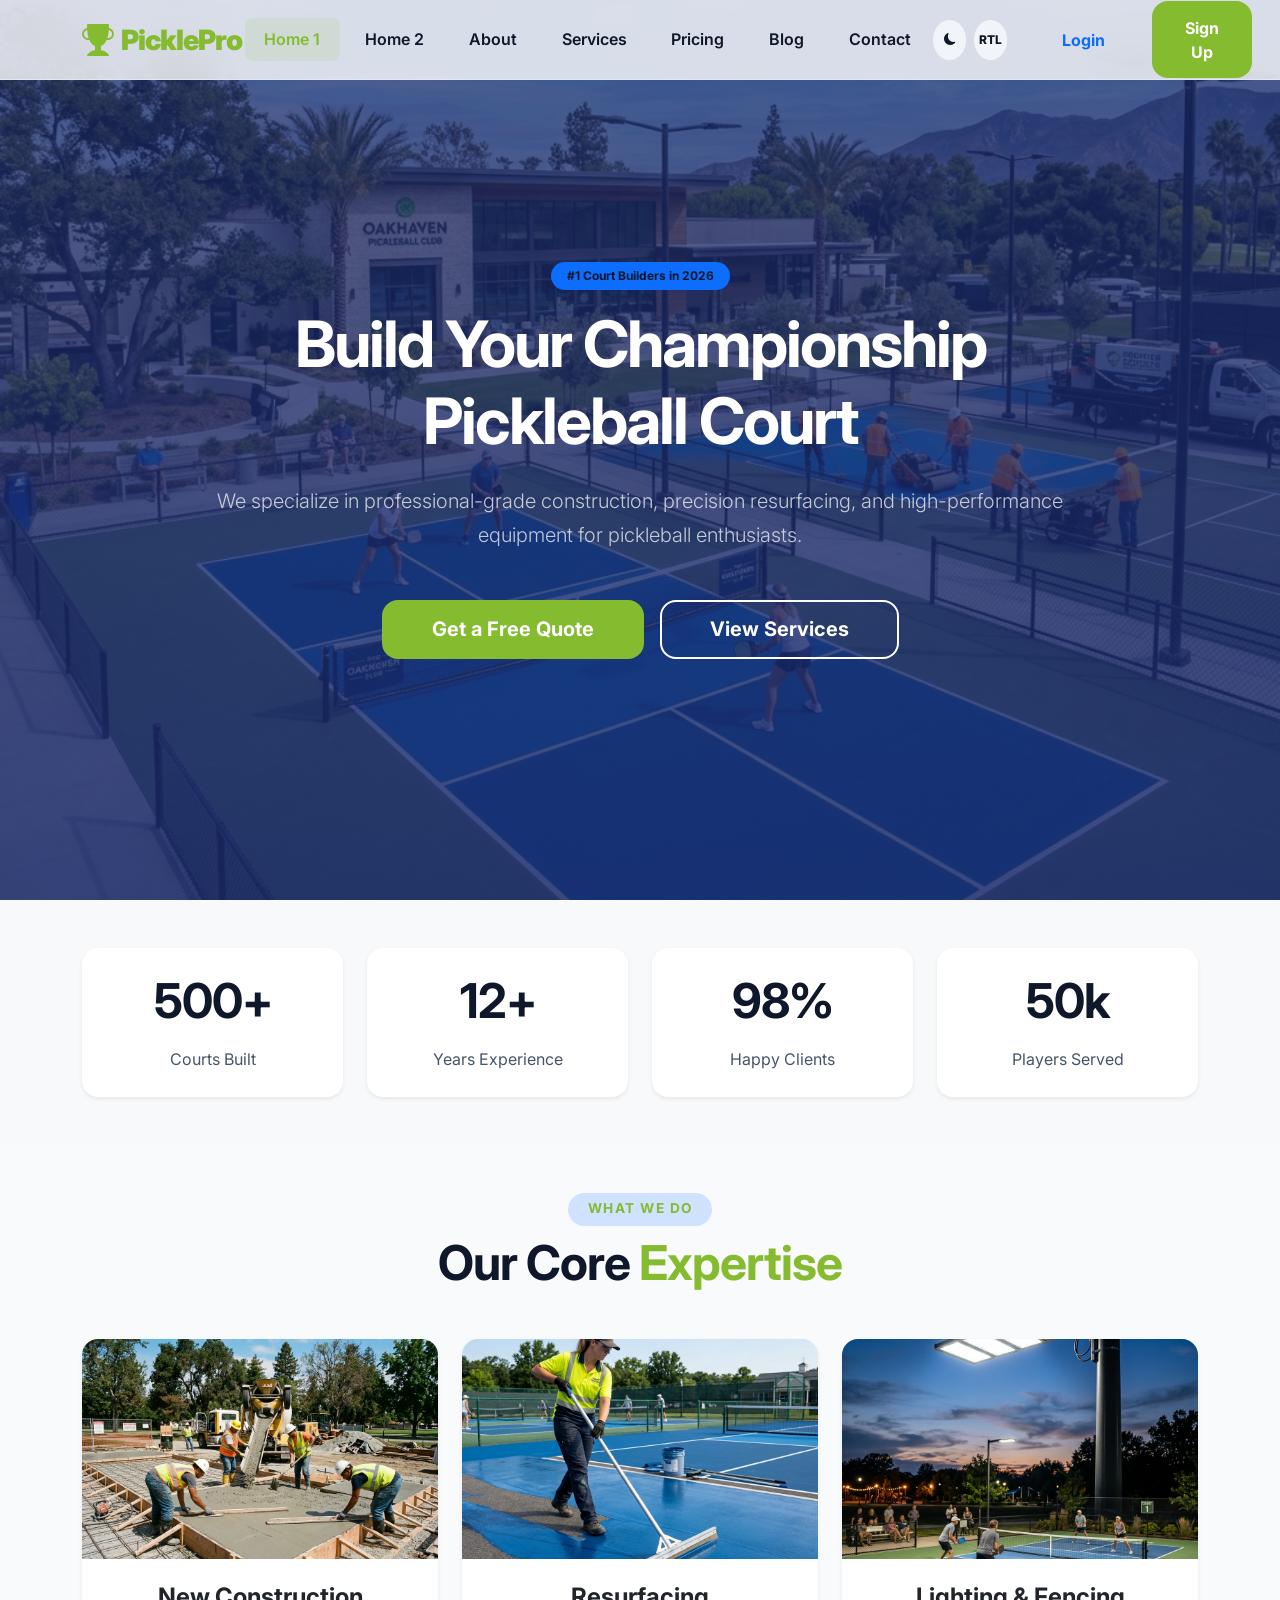
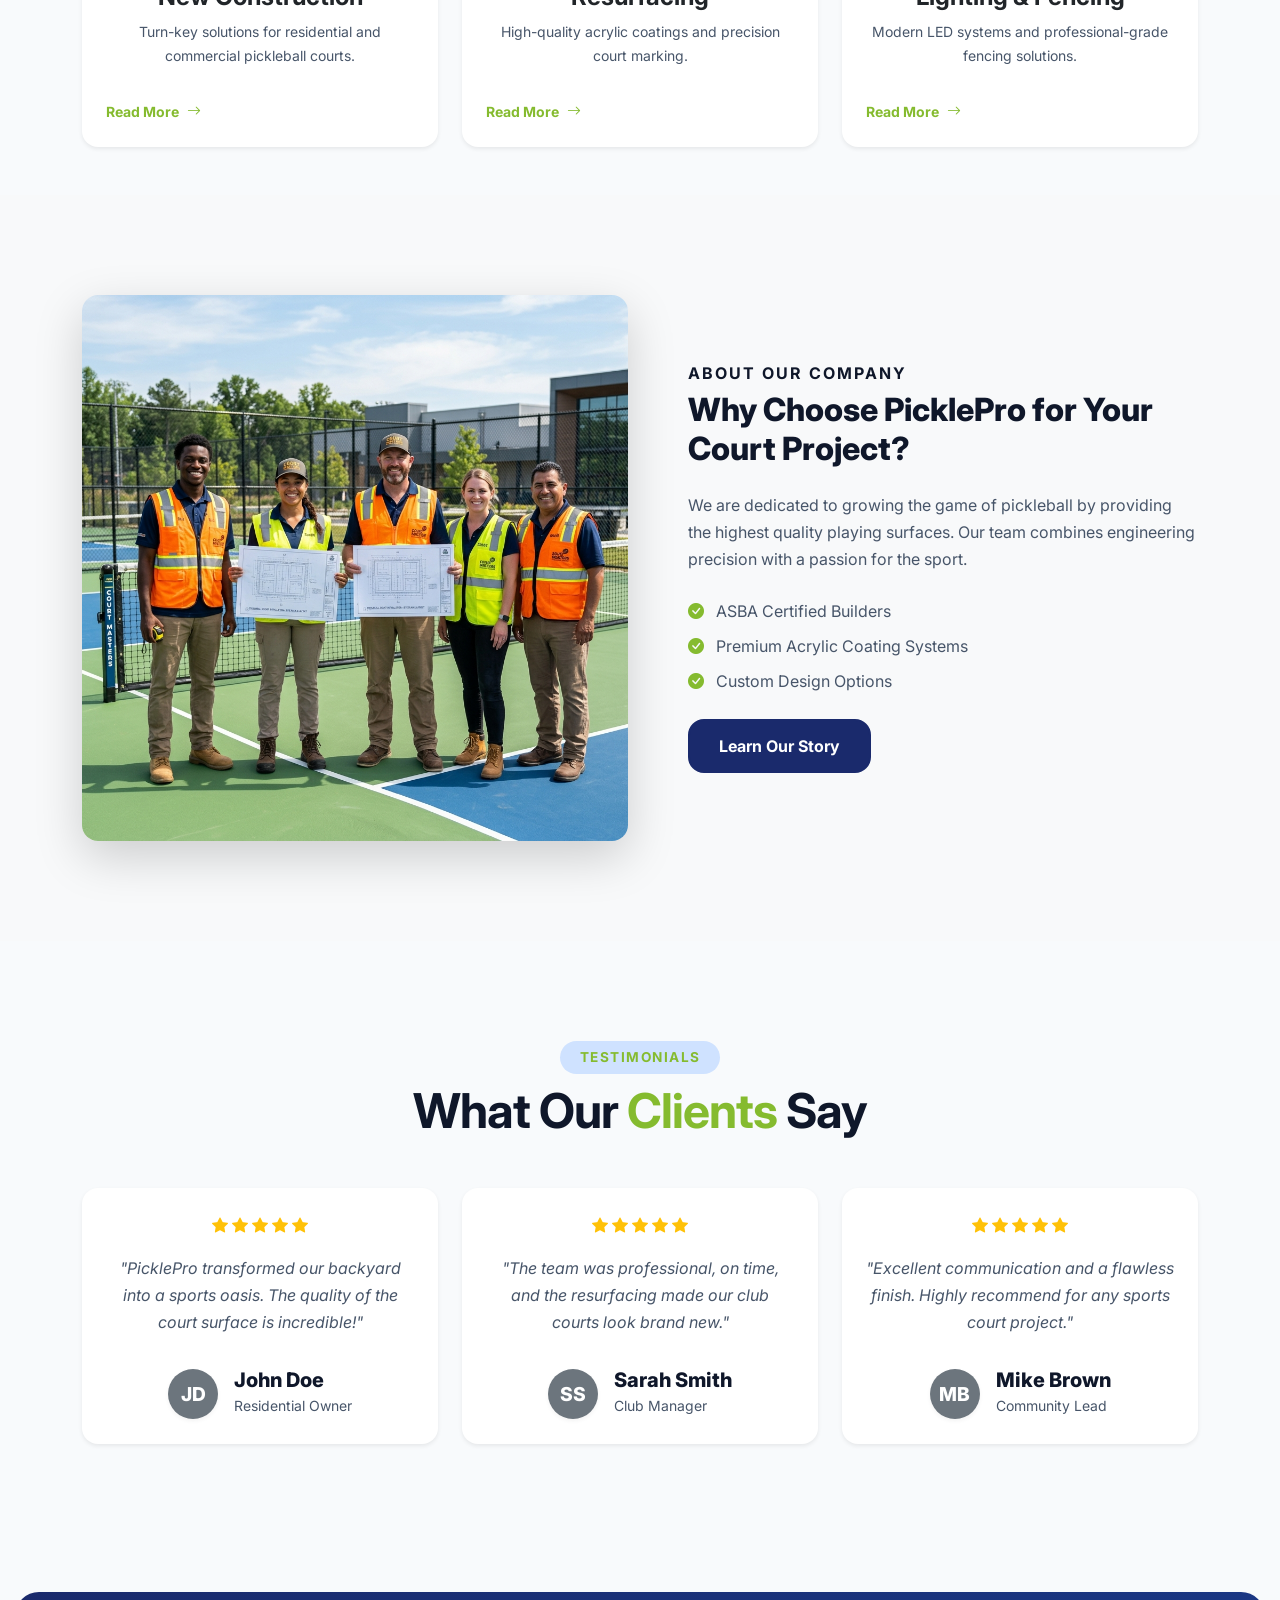
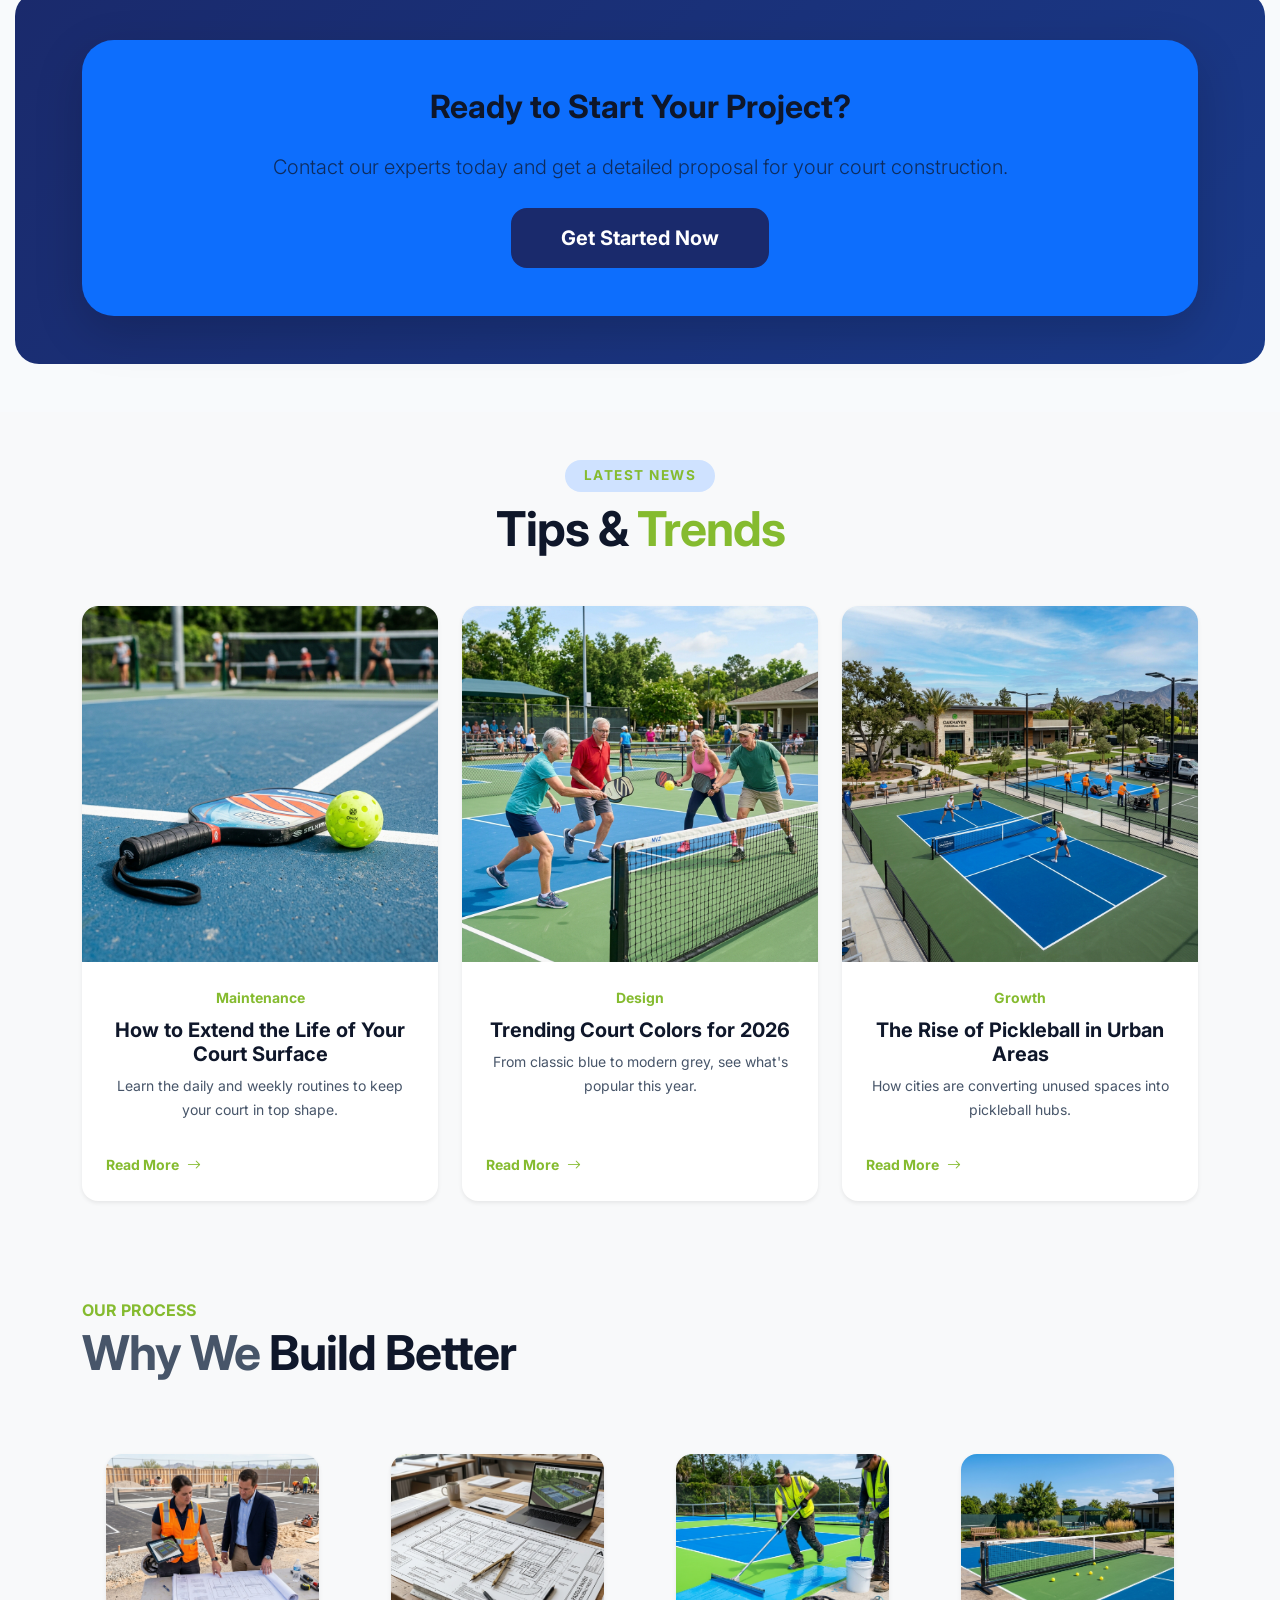
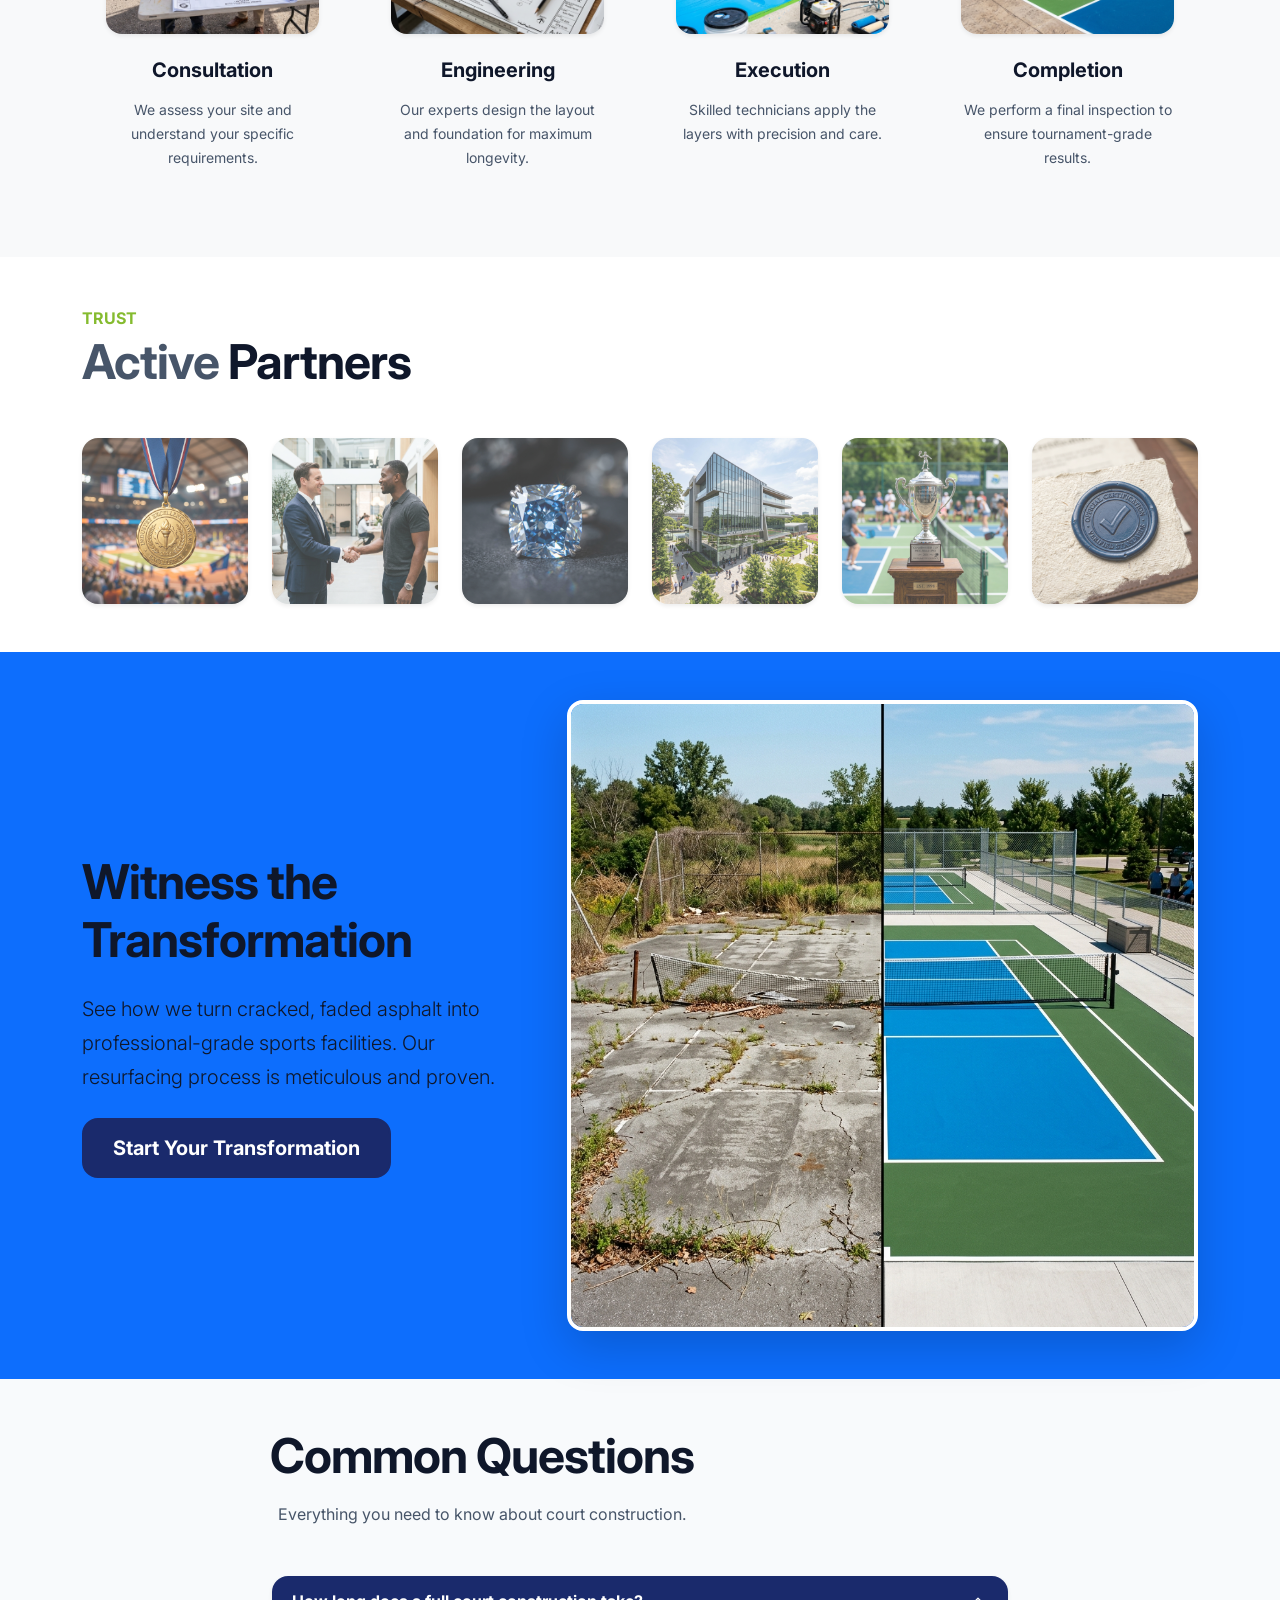
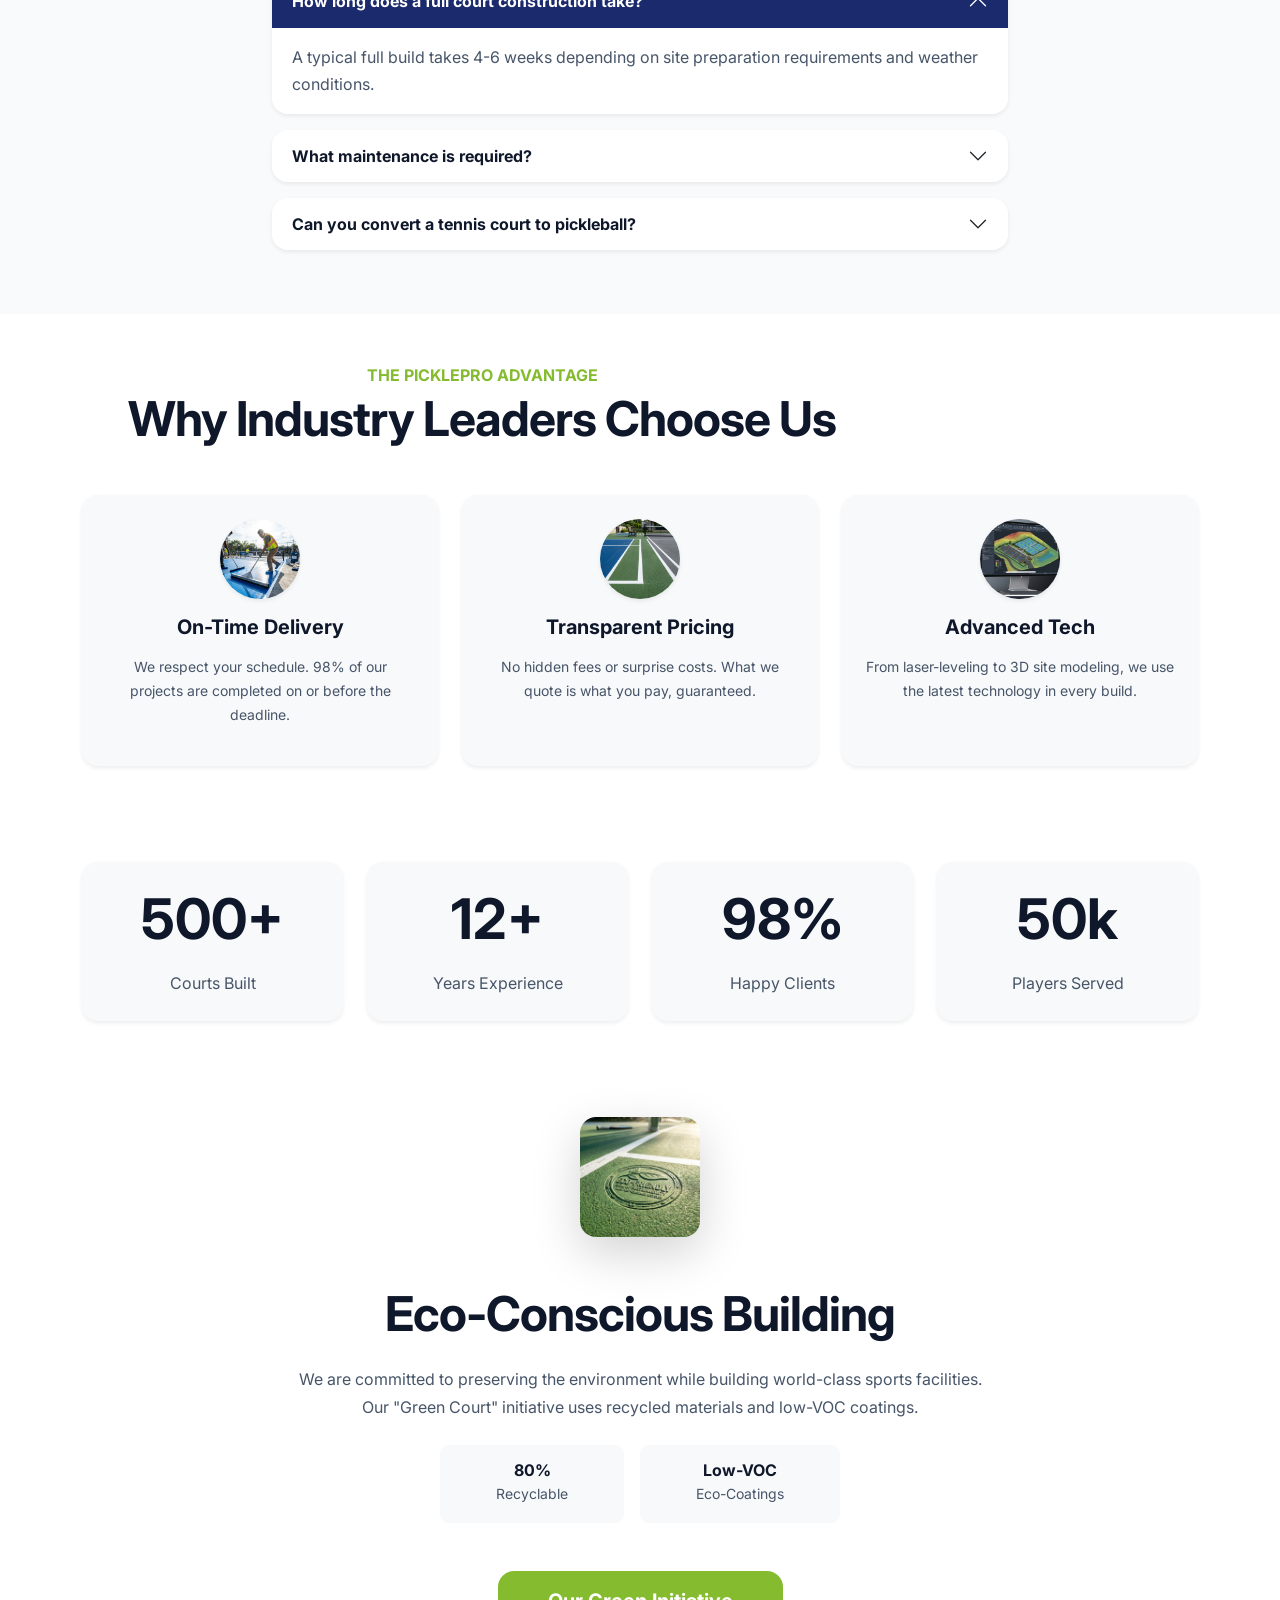
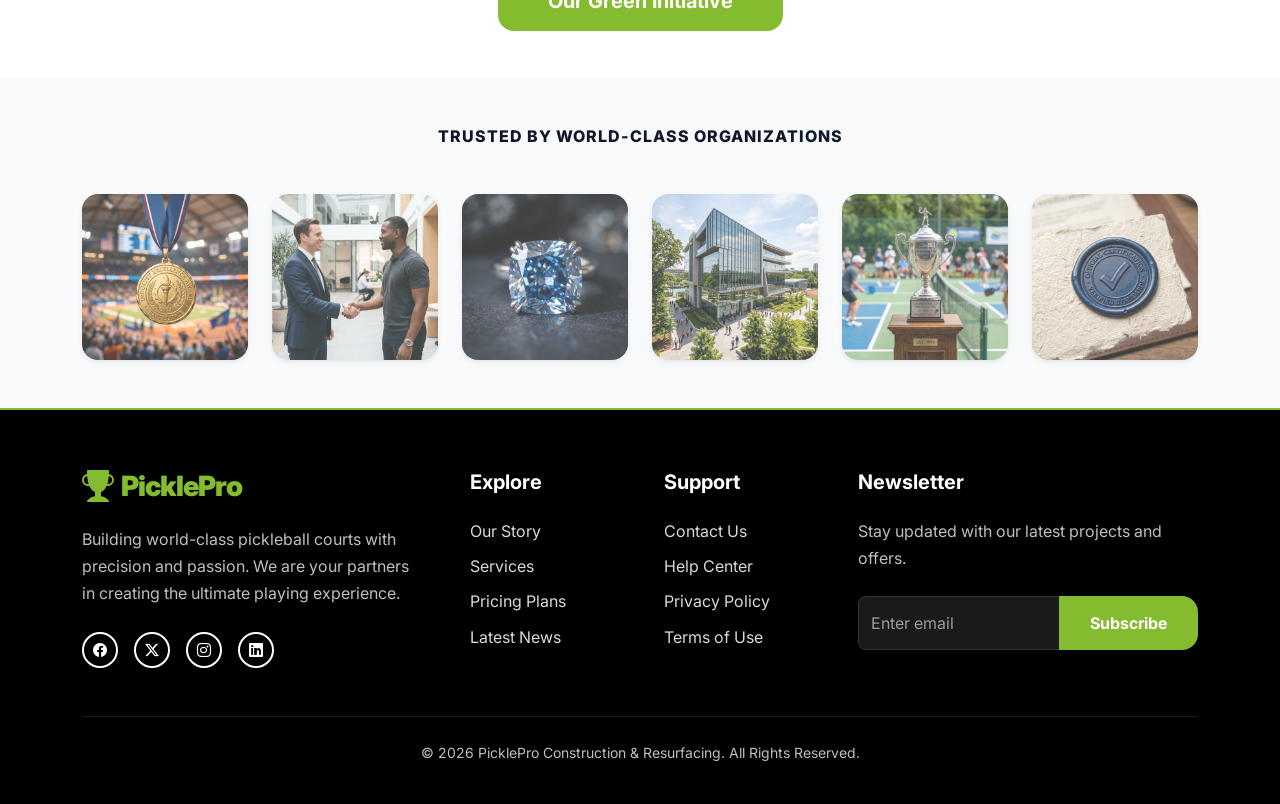
==== commit 65415b1b: "UI: Refined Home 2 buttons, fixed About page contrast, removed social section, and optimized navbar " ====
--- a/index.html
+++ b/index.html
@@ -6,6 +6,7 @@
     <title>PicklePro | Premium Pickleball Court Construction & Resurfacing</title>
     <!-- Favicon -->
     <link rel='icon' type='image/png' href='assets/images/favicon.png'>
+    <link rel='apple-touch-icon' href='assets/images/favicon.png'>
     
     <meta name="description" content="Professional pickleball court construction and resurfacing services. High-quality acrylic coatings, fencing, lighting, and net systems.">
     <!-- Bootstrap CSS -->
@@ -181,9 +182,9 @@
                         <img src="assets/images/about.png" alt="About PicklePro" class="img-fluid rounded-4 shadow-lg">
                     </div>
                     <div class="col-lg-6 ps-lg-5">
-                        <span class="text-primary fw-bold text-uppercase">About Our Company</span>
+                        <h6 class="text-primary fw-bold text-uppercase mb-2 ls-wide">About Our Company</h6>
                         <h2 class="mb-4">Why Choose PicklePro for Your Court Project?</h2>
-                        <p class="text-muted mb-4">We are dedicated to growing the game of pickleball by providing the highest quality playing surfaces. Our team combines engineering precision with a passion for the sport.</p>
+                        <p class="mb-4">We are dedicated to growing the game of pickleball by providing the highest quality playing surfaces. Our team combines engineering precision with a passion for the sport.</p>
                         <ul class="list-unstyled mb-4">
                             <li class="mb-2"><i class="bi bi-check-circle-fill text-primary me-2"></i> ASBA Certified Builders</li>
                             <li class="mb-2"><i class="bi bi-check-circle-fill text-primary me-2"></i> Premium Acrylic Coating Systems</li>
@@ -548,14 +549,12 @@
         <!-- Sustainability (New Section 7) -->
         <section class="py-5 bg-white">
             <div class="container">
-                <div class="row align-items-center g-5">
-                    <div class="col-lg-6">
-                        <img src="assets/images/eco-badge.png" class="img-fluid rounded-4 shadow-lg" alt="Eco Friendly">
-                    </div>
-                    <div class="col-lg-6">
+                <div class="row justify-content-center text-center">
+                    <div class="col-lg-8">
+                        <img src="assets/images/eco-badge.png" class="img-fluid rounded-4 shadow-lg mb-5" alt="Eco Friendly" style="max-height: 120px;">
                         <h2 class="display-5 fw-bold mb-4">Eco-Conscious Building</h2>
-                        <p class="text-muted mb-4">We are committed to preserving the environment while building world-class sports facilities. Our "Green Court" initiative uses recycled materials and low-VOC coatings.</p>
-                        <div class="d-flex gap-3 mb-4">
+                        <p class="mb-4 mx-auto" style="max-width: 700px;">We are committed to preserving the environment while building world-class sports facilities. Our "Green Court" initiative uses recycled materials and low-VOC coatings.</p>
+                        <div class="d-flex justify-content-center gap-3 mb-5" style="max-width: 400px; margin: 0 auto;">
                             <div class="bg-light p-3 rounded-3 text-center flex-grow-1 hover-card hover-lift shadow-hover transition-base">
                                 <h6 class="mb-0 fw-bold">80%</h6>
                                 <small class="text-muted">Recyclable</small>
@@ -565,7 +564,7 @@
                                 <small class="text-muted">Eco-Coatings</small>
                             </div>
                         </div>
-                        <a href="about.html" class="btn btn-outline-primary">Our Green Initiative</a>
+                        <a href="about.html" class="btn btn-primary btn-lg px-5">Our Green Initiative</a>
                     </div>
                 </div>
             </div>
@@ -612,7 +611,7 @@
     </main>
 
     <!-- Footer -->
-    <footer class="mt-5">
+    <footer>
         <div class="container">
             <div class="row g-5">
                 <div class="col-lg-4">
@@ -675,3 +674,4 @@
 </html>
 
 
+
--- a/assets/css/style.css
+++ b/assets/css/style.css
@@ -128,6 +128,25 @@
     border-radius: var(--radius-sm);
     transition: var(--transition);
     position: relative;
+    white-space: nowrap; /* Prevent wrapping */
+}
+
+/* Optimization for 1024px view to prevent wrapping */
+@media (min-width: 992px) and (max-width: 1199px) {
+    .nav-link {
+        padding: 0.5rem 0.5rem !important;
+        font-size: 0.9rem;
+    }
+    .brand-identity {
+        font-size: 1.4rem !important;
+    }
+    .brand-identity i {
+        font-size: 1.6rem !important;
+    }
+    .navbar .btn {
+        padding: 0.6rem 1rem;
+        font-size: 0.85rem;
+    }
 }
 
 .nav-link:hover, .nav-link.active {
@@ -347,10 +366,10 @@
 
 /* Footer Refined */
 footer {
-    background: linear-gradient(135deg, #1a2a6c 0%, #1a3a8a 100%); /* Deep Navy Gradient instead of near-black */
+    background: #000000; /* Total Black Footer */
     color: #fff;
-    padding: 100px 0 40px;
-    border-top: 4px solid var(--primary-color);
+    padding: 60px 0 40px;
+    border-top: 2px solid var(--primary-color);
 }
 
 footer a {
@@ -440,6 +459,47 @@
 [dir="rtl"] .ms-auto { margin-right: auto !important; margin-left: 0 !important; }
 [dir="rtl"] .me-auto { margin-left: auto !important; margin-right: 0 !important; }
 [dir="rtl"] .bi-arrow-right::before { content: "\f12f"; } /* Point left */
+
+/* ============================================
+   THEME-AWARE CONTRAST FIXES
+   ============================================ */
+
+/* Force light backgrounds to use dark text in all themes if they don't respond to CSS variables */
+.bg-light h1, .bg-light h2, .bg-light h3, .bg-light h4, .bg-light h5, .bg-light h6,
+.bg-white h1, .bg-white h2, .bg-white h3, .bg-white h4, .bg-white h5, .bg-white h6 {
+    color: #0f172a !important; /* Force deep slate on light backgrounds */
+}
+
+.bg-light p, .bg-light li, .bg-light span:not(.text-primary),
+.bg-white p, .bg-white li, .bg-white span:not(.text-primary) {
+    color: #475569 !important;
+}
+
+/* Correct Dark Mode Backgrounds for Utilities */
+[data-bs-theme="dark"] .bg-light, 
+[data-bs-theme="dark"] section.bg-light {
+    background-color: var(--bg-light) !important;
+}
+
+[data-bs-theme="dark"] .bg-white,
+[data-bs-theme="dark"] section.bg-white {
+    background-color: var(--bg-body) !important;
+}
+
+/* Restore theme-aware text for dark backgrounds in dark mode */
+[data-bs-theme="dark"] .bg-light h1, [data-bs-theme="dark"] .bg-light h2, 
+[data-bs-theme="dark"] .bg-light h3, [data-bs-theme="dark"] .bg-light h4, 
+[data-bs-theme="dark"] .bg-light h5, [data-bs-theme="dark"] .bg-light h6,
+[data-bs-theme="dark"] .bg-white h1, [data-bs-theme="dark"] .bg-white h2, 
+[data-bs-theme="dark"] .bg-white h3, [data-bs-theme="dark"] .bg-white h4, 
+[data-bs-theme="dark"] .bg-white h5, [data-bs-theme="dark"] .bg-white h6 {
+    color: var(--text-main) !important;
+}
+
+[data-bs-theme="dark"] .bg-light p, [data-bs-theme="dark"] .bg-light li,
+[data-bs-theme="dark"] .bg-white p, [data-bs-theme="dark"] .bg-white li {
+    color: var(--text-muted) !important;
+}
 
 /* Responsive Fixes */
 @media (max-width: 991px) {
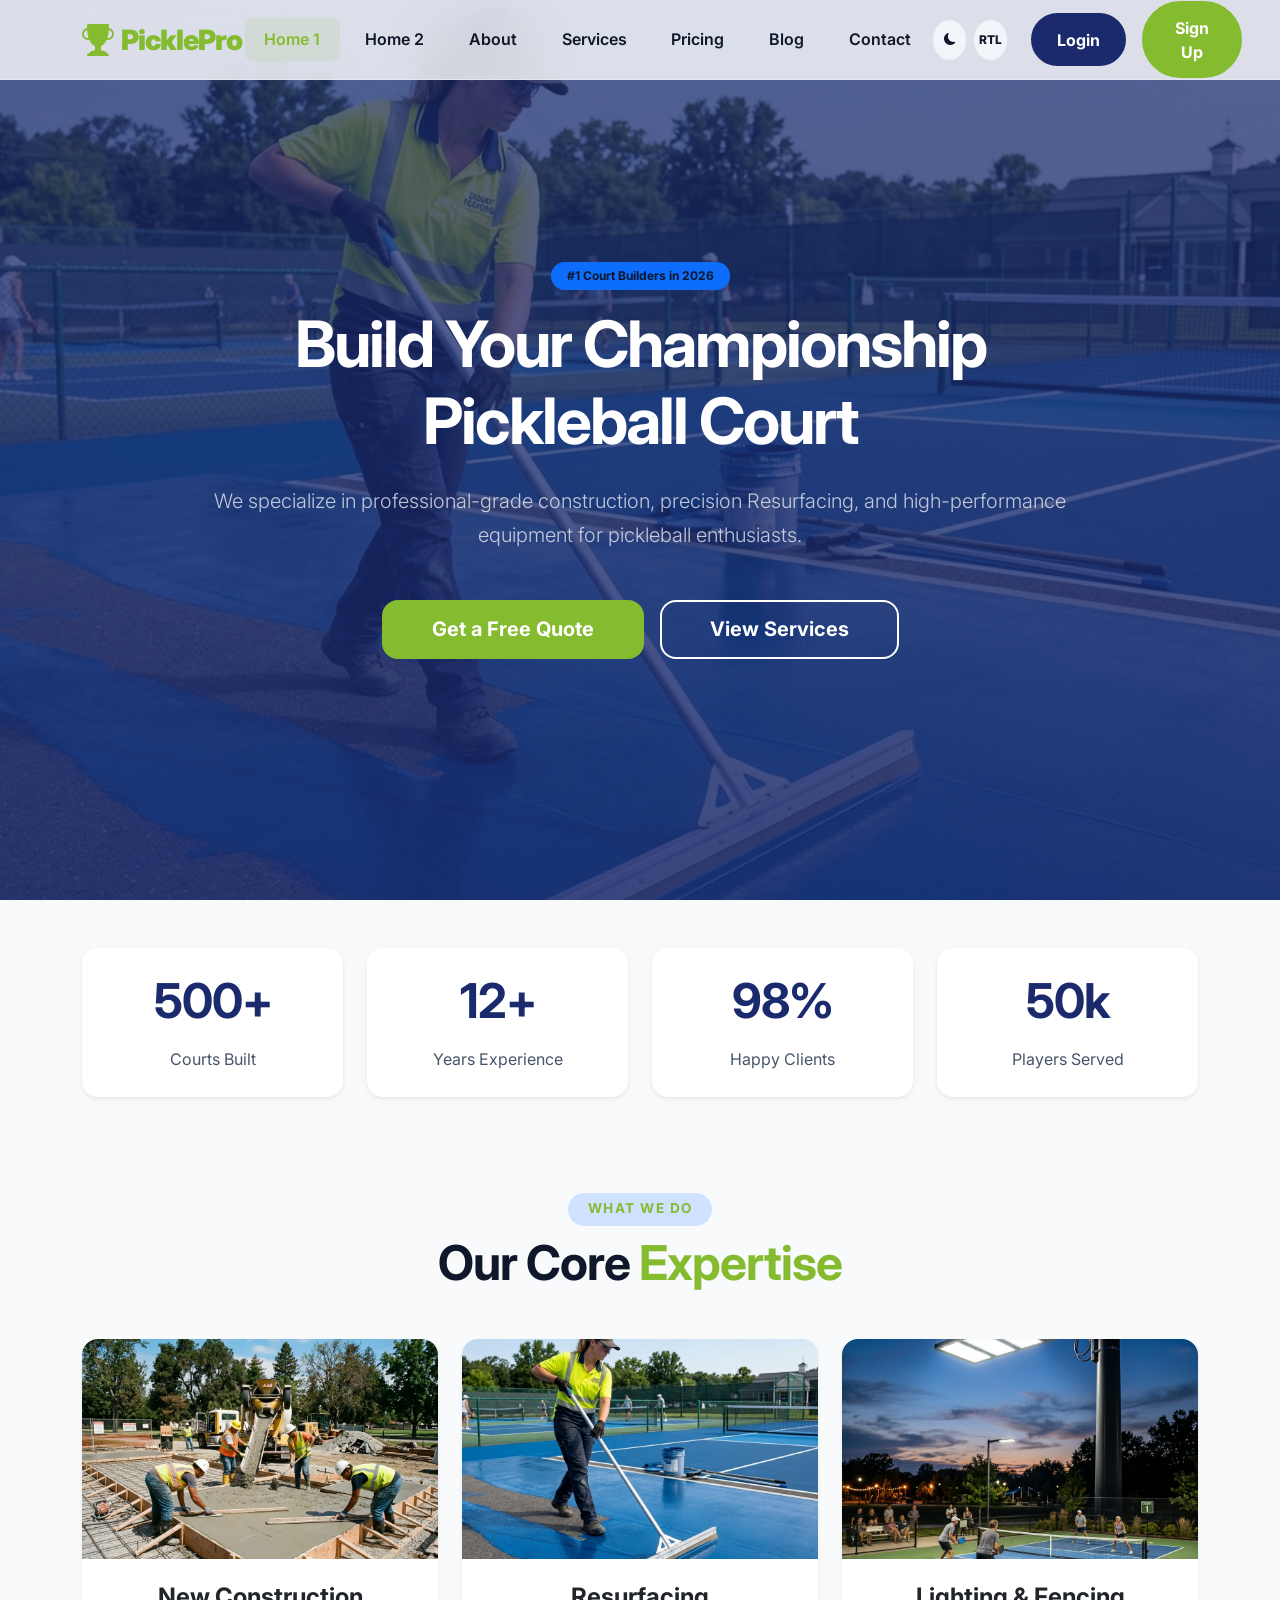
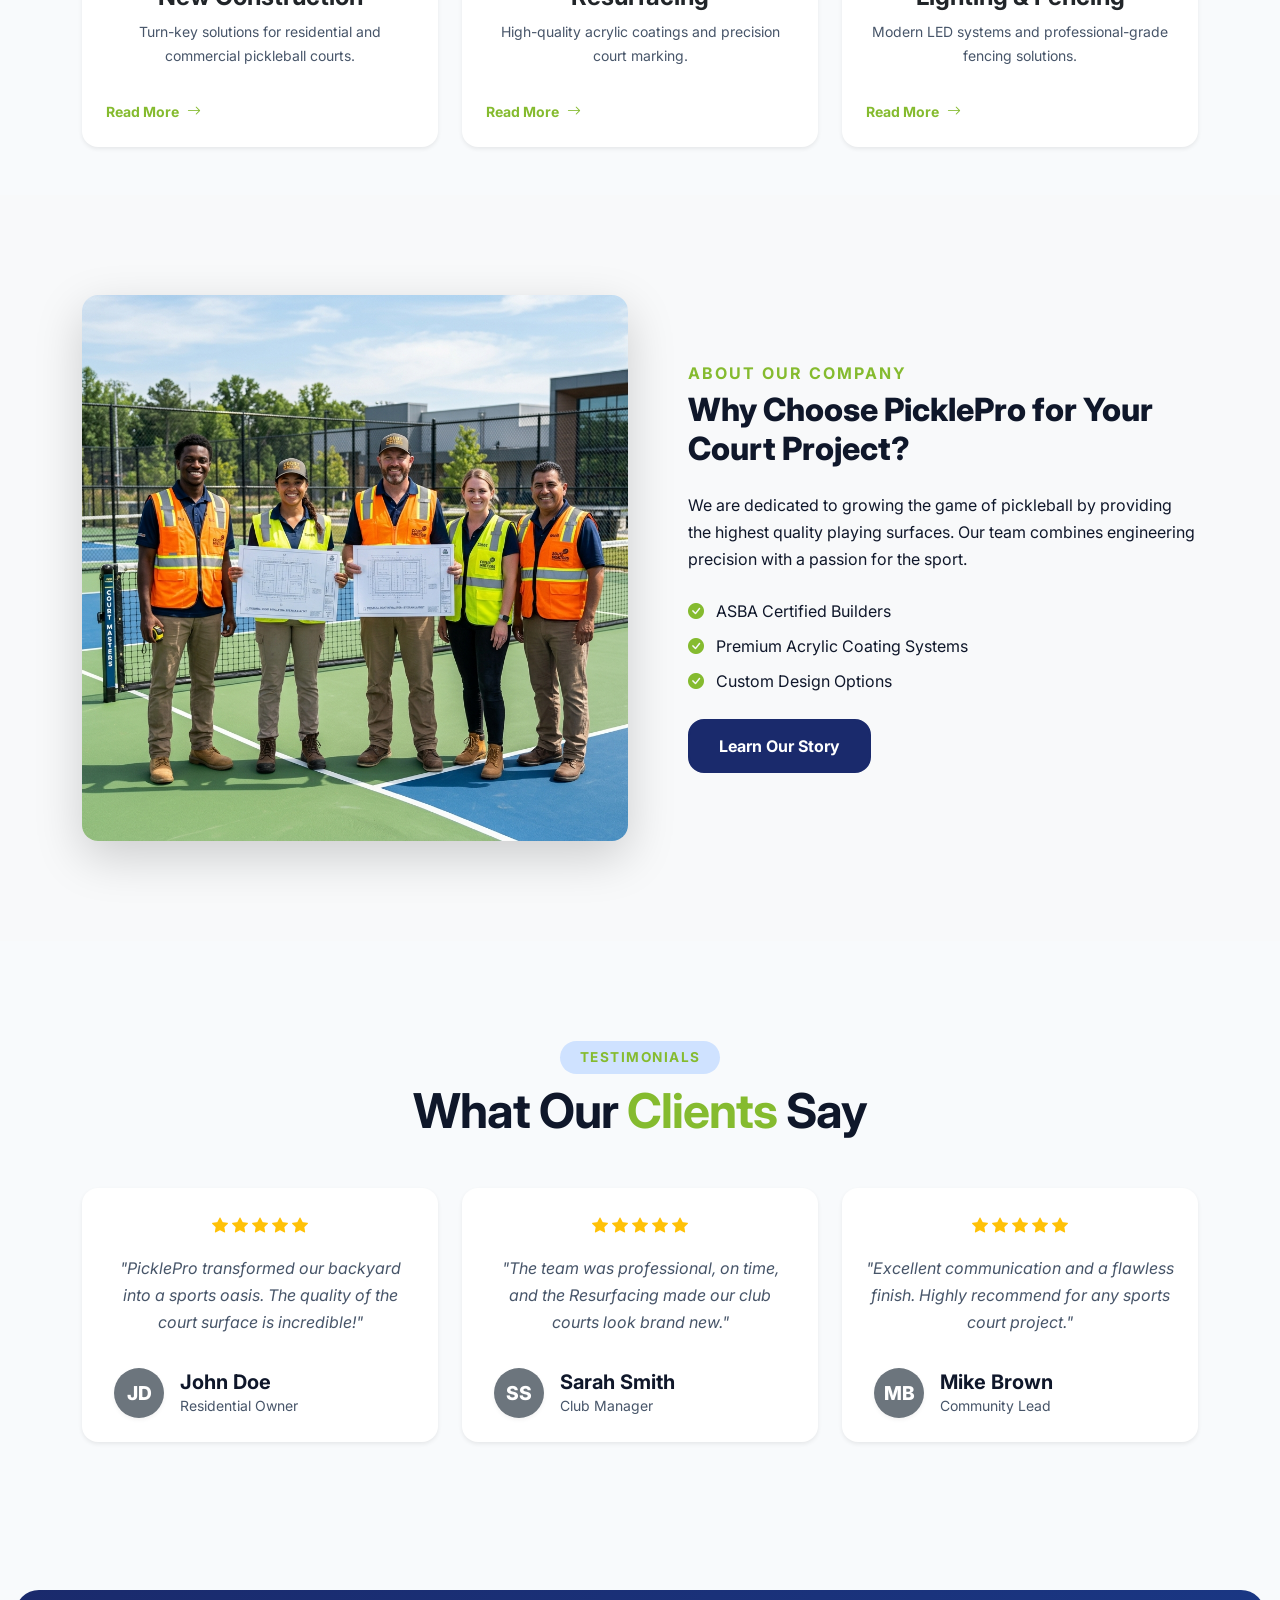
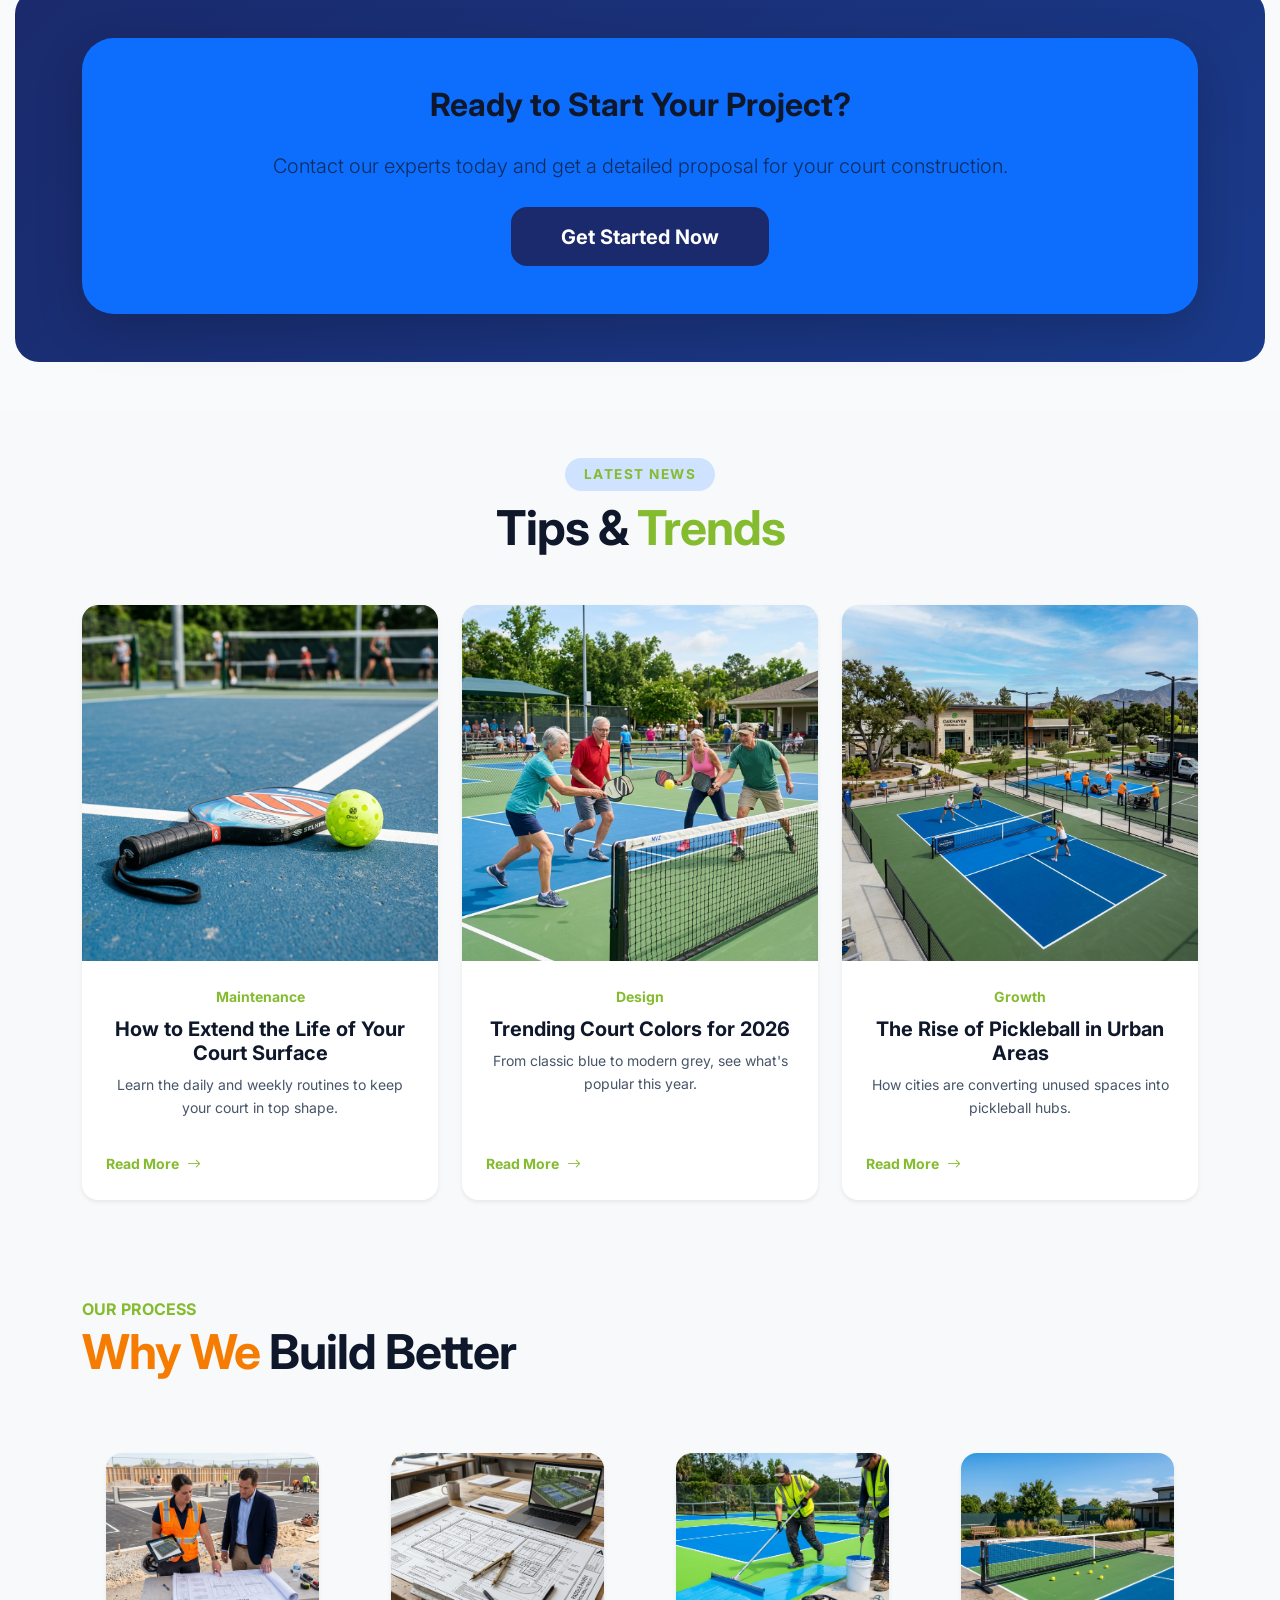
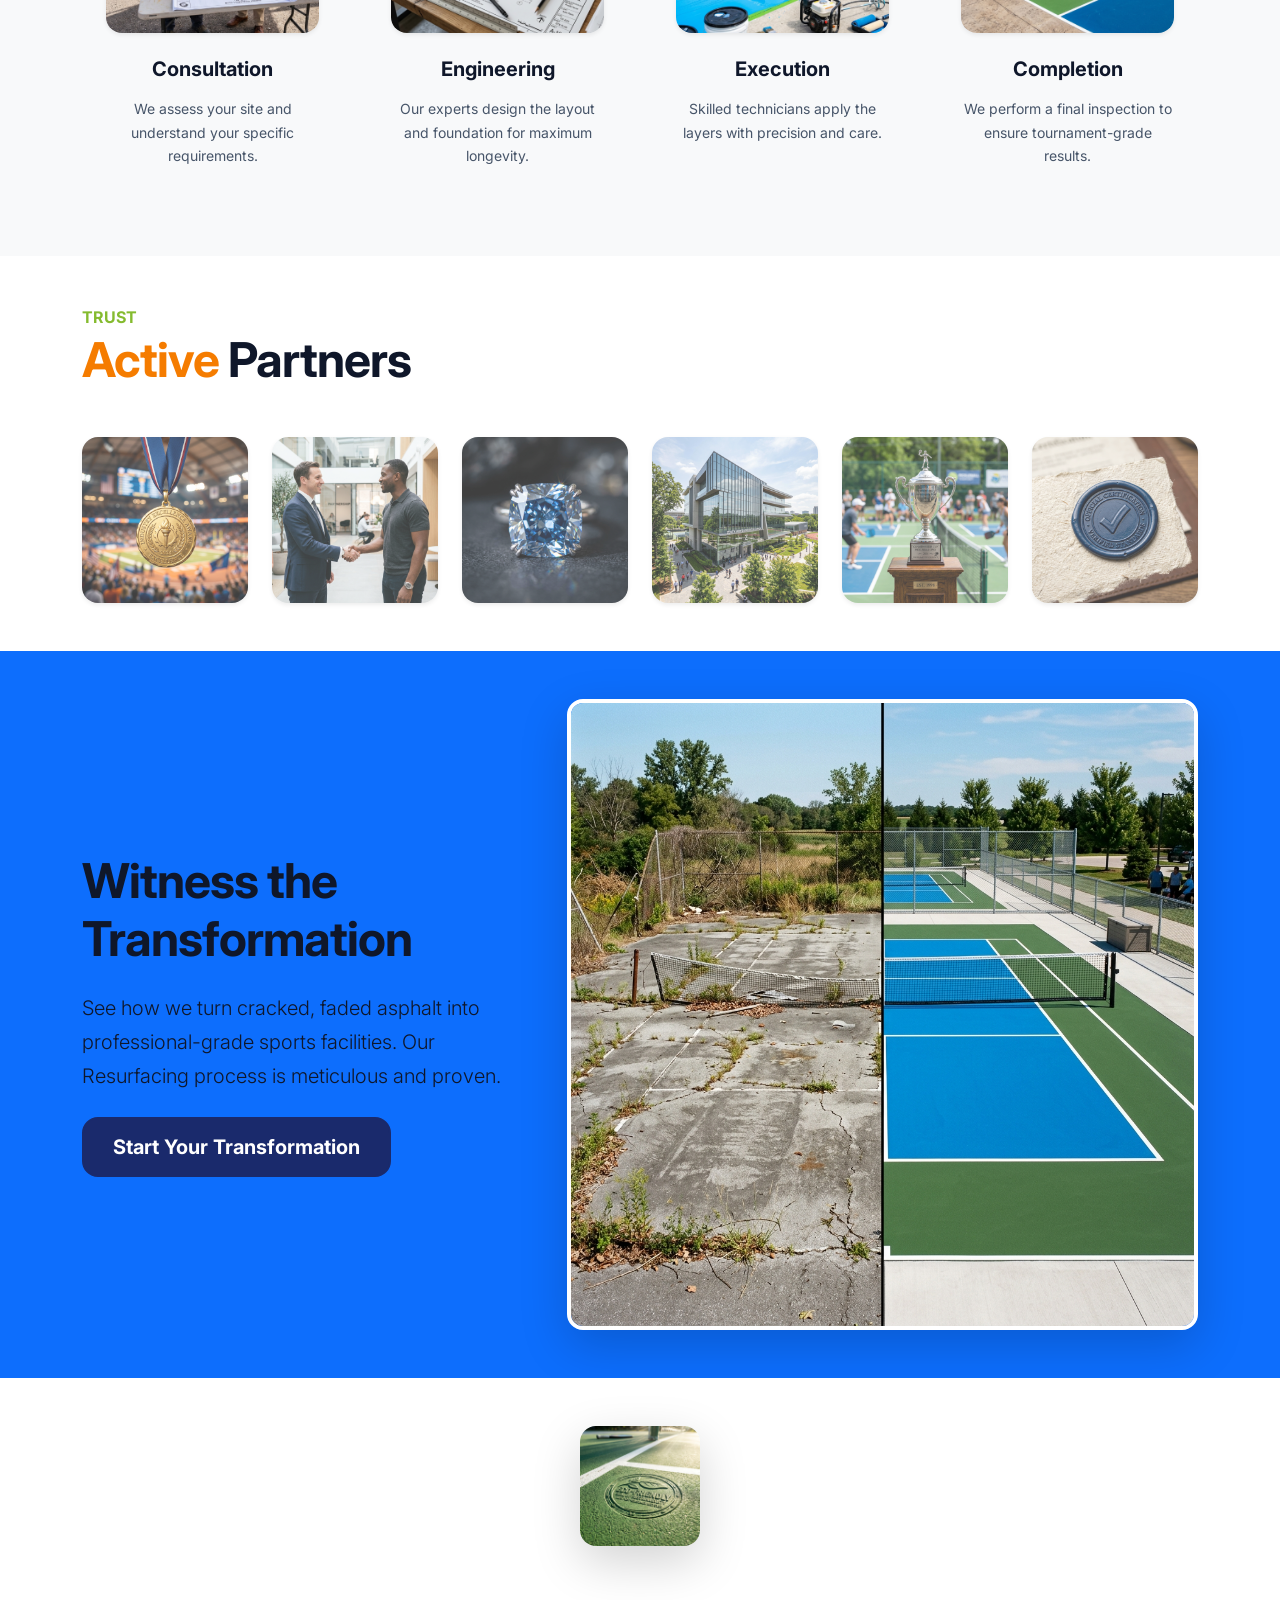
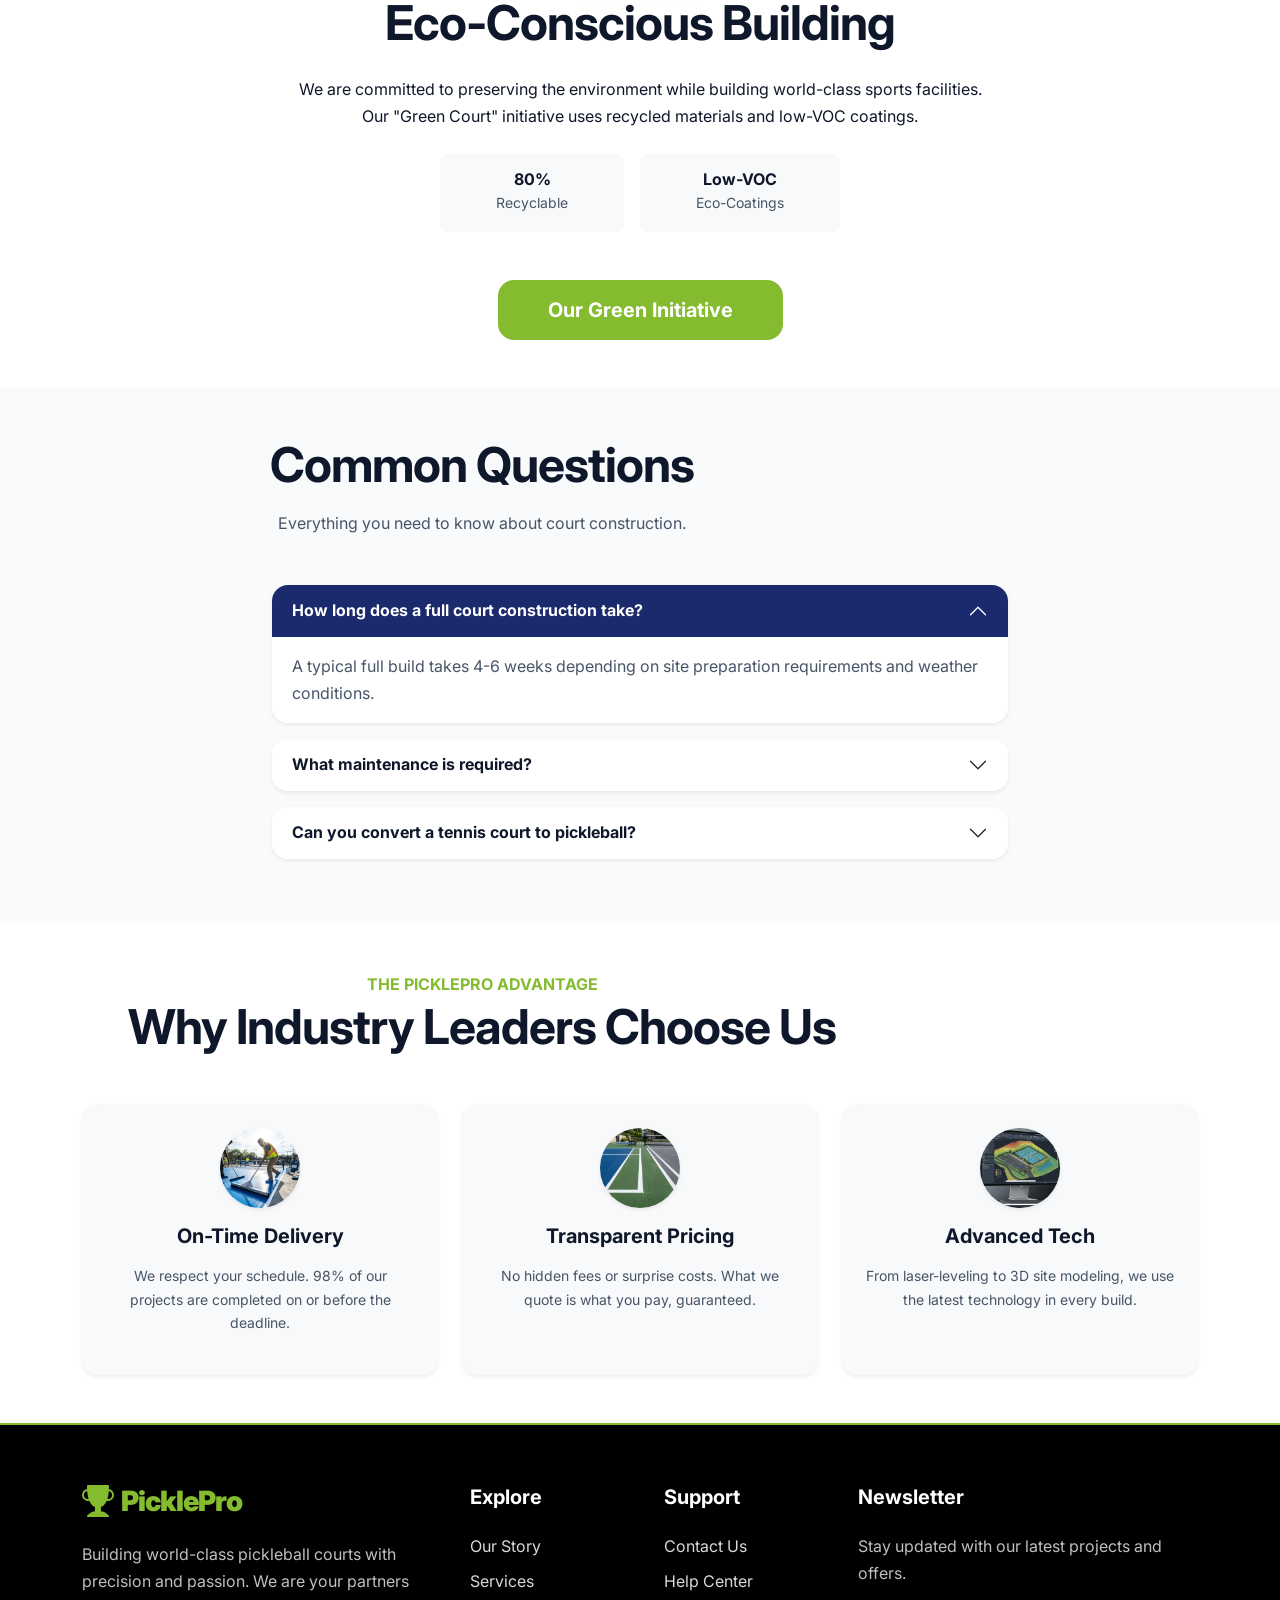
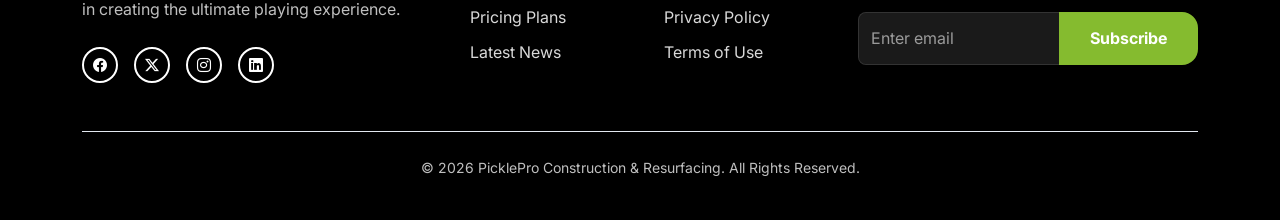
==== commit d80345ab: "Refine mobile navigation: increase hamburger toggler height and force offcanvas full height to preve" ====
--- a/index.html
+++ b/index.html
@@ -8,7 +8,7 @@
     <link rel='icon' type='image/png' href='assets/images/favicon.png'>
     <link rel='apple-touch-icon' href='assets/images/favicon.png'>
     
-    <meta name="description" content="Professional pickleball court construction and resurfacing services. High-quality acrylic coatings, fencing, lighting, and net systems.">
+    <meta name="description" content="Professional pickleball court construction and Resurfacing services. High-quality acrylic coatings, fencing, lighting, and net systems.">
     <!-- Bootstrap CSS -->
     <link href="https://cdn.jsdelivr.net/npm/bootstrap@5.3.3/dist/css/bootstrap.min.css" rel="stylesheet">
     <!-- Bootstrap Icons -->
@@ -44,39 +44,44 @@
                         <button type="button" class="btn-close" data-bs-dismiss="offcanvas"></button>
                     </div>
                     <div class="offcanvas-body">
-                        <div class="mobile-controls d-lg-none mb-4">
-                            <div class="d-flex gap-2">
-                                <button class="mobile-control-btn theme-toggle-mobile">
-                                    <i class="bi bi-moon-fill"></i> Mode
-                                </button>
-                                <button class="mobile-control-btn rtl-toggle-mobile">
-                                    <i class="bi bi-translate"></i> RTL
-                                </button>
-                            </div>
-                        </div>
-                        
-                        <ul class="navbar-nav mx-auto">
+                        <ul class="navbar-nav mb-4">
                             <li class="nav-item"><a class="nav-link active" href="index.html">Home 1</a></li>
                             <li class="nav-item"><a class="nav-link" href="home-2.html">Home 2</a></li>
                             <li class="nav-item"><a class="nav-link" href="about.html">About</a></li>
                             <li class="nav-item"><a class="nav-link" href="services.html">Services</a></li>
                             <li class="nav-item"><a class="nav-link" href="pricing.html">Pricing</a></li>
                             <li class="nav-item"><a class="nav-link" href="blog.html">Blog</a></li>
-                            <li class="nav-item"><a class="nav-link" href="contact.html">Contact</a></li>
+                            <li class="nav-item"><a class="nav-link contact-link" href="contact.html">Contact</a></li>
                         </ul>
                         
-                        <div class="d-lg-none mt-4">
-                            <a href="login.html" class="btn btn-secondary w-100 mb-2">Login</a>
-                            <a href="register.html" class="btn btn-primary w-100">Sign Up</a>
-                        </div>
-                    </div>
+                        <div class="offcanvas-footer mt-auto pt-4 border-top">
+                            <div class="d-flex align-items-center gap-2">
+                                <button class="btn btn-outline-dark rounded-circle rtl-toggle-mobile" style="width: 45px; height: 45px; display: flex; align-items: center; justify-content: center; padding: 0;">RTL</button>
+                                <button class="btn btn-outline-dark rounded-circle theme-toggle-mobile" style="width: 45px; height: 45px; display: flex; align-items: center; justify-content: center; padding: 0;"><i class="bi bi-moon-fill"></i></button>
+                                <a href="login.html" class="btn btn-primary flex-grow-1">Login</a>
+                                <a href="register.html" class="btn btn-primary flex-grow-1">Sign Up</a>
+                            </div>
+                        </div>
+                    </div>
+                </div>
+
+                <div class="collapse navbar-collapse" id="navbarNav">
+                    <ul class="navbar-nav mx-auto">
+                        <li class="nav-item"><a class="nav-link active" href="index.html">Home 1</a></li>
+                        <li class="nav-item"><a class="nav-link" href="home-2.html">Home 2</a></li>
+                        <li class="nav-item"><a class="nav-link" href="about.html">About</a></li>
+                        <li class="nav-item"><a class="nav-link" href="services.html">Services</a></li>
+                        <li class="nav-item"><a class="nav-link" href="pricing.html">Pricing</a></li>
+                        <li class="nav-item"><a class="nav-link" href="blog.html">Blog</a></li>
+                        <li class="nav-item"><a class="nav-link" href="contact.html">Contact</a></li>
+                    </ul>
                 </div>
 
                 <div class="d-none d-lg-flex align-items-center gap-2">
                     <button class="btn" id="theme-toggle" title="Toggle Theme"><i class="bi bi-moon-fill fs-5"></i></button>
                     <button class="btn me-3" id="rtl-toggle" title="Toggle RTL">RTL</button>
-                    <a href="login.html" class="btn btn-link text-main text-decoration-none fw-bold me-2">Login</a>
-                    <a href="register.html" class="btn btn-primary px-4">Sign Up</a>
+                    <a href="login.html" class="btn btn-secondary rounded-pill px-4 me-2">Login</a>
+                    <a href="register.html" class="btn btn-primary rounded-pill px-4">Sign Up</a>
                 </div>
             </div>
         </nav>
@@ -90,7 +95,7 @@
                     <div class="col-lg-10">
                         <span class="badge bg-primary text-dark mb-3 px-3 py-2 rounded-pill">#1 Court Builders in 2026</span>
                         <h1 class="display-3 fw-bold mb-4">Build Your Championship Pickleball Court</h1>
-                        <p class="lead mb-5 text-light opacity-75">We specialize in professional-grade construction, precision resurfacing, and high-performance equipment for pickleball enthusiasts.</p>
+                        <p class="lead mb-5 text-light opacity-75">We specialize in professional-grade construction, precision Resurfacing, and high-performance equipment for pickleball enthusiasts.</p>
                         <div class="d-flex flex-column flex-sm-row justify-content-center align-items-center gap-3">
                             <a href="contact.html" class="btn btn-primary btn-lg px-5">Get a Free Quote</a>
                             <a href="services.html" class="btn btn-outline-light btn-lg px-5">View Services</a>
@@ -204,7 +209,7 @@
                     <h2 class="display-5 fw-bold">What Our <span class="text-primary">Clients</span> Say</h2>
                 </div>
                 <div class="row g-4">
-                    <div class="col-md-4">
+                    <div class="col-12 col-md-6 col-lg-4">
                         <div class="card h-100 p-4 border-0 shadow-sm rounded-4 hover-card hover-lift shadow-hover transition-base text-center d-flex flex-column">
                             <div class="mb-3">
                                 <i class="bi bi-star-fill text-warning"></i>
@@ -214,16 +219,16 @@
                                 <i class="bi bi-star-fill text-warning"></i>
                             </div>
                             <p class="fst-italic text-muted flex-grow-1">"PicklePro transformed our backyard into a sports oasis. The quality of the court surface is incredible!"</p>
-                            <div class="d-flex align-items-center justify-content-center mt-auto pt-3">
-                                <div class="avatar me-3 bg-secondary rounded-circle text-white d-flex align-items-center justify-content-center" style="width: 50px; height: 50px;">JD</div>
-                                <div class="text-start">
-                                    <h5 class="mb-0">John Doe</h5>
-                                    <small class="text-muted">Residential Owner</small>
+                            <div class="d-flex align-items-center mt-auto pt-3 px-2">
+                                <div class="avatar me-3 bg-secondary rounded-circle text-white d-flex align-items-center justify-content-center flex-shrink-0" style="width: 50px; height: 50px;">JD</div>
+                                <div class="text-start overflow-hidden">
+                                    <h5 class="mb-0 fw-bold text-truncate">John Doe</h5>
+                                    <small class="text-muted text-truncate d-block">Residential Owner</small>
                                 </div>
                             </div>
                         </div>
                     </div>
-                    <div class="col-md-4">
+                    <div class="col-12 col-md-6 col-lg-4">
                         <div class="card h-100 p-4 border-0 shadow-sm rounded-4 hover-card hover-lift shadow-hover transition-base text-center d-flex flex-column">
                             <div class="mb-3">
                                 <i class="bi bi-star-fill text-warning"></i>
@@ -232,17 +237,17 @@
                                 <i class="bi bi-star-fill text-warning"></i>
                                 <i class="bi bi-star-fill text-warning"></i>
                             </div>
-                            <p class="fst-italic text-muted flex-grow-1">"The team was professional, on time, and the resurfacing made our club courts look brand new."</p>
-                            <div class="d-flex align-items-center justify-content-center mt-auto pt-3">
-                                <div class="avatar me-3 bg-secondary rounded-circle text-white d-flex align-items-center justify-content-center" style="width: 50px; height: 50px;">SS</div>
-                                <div class="text-start">
-                                    <h5 class="mb-0">Sarah Smith</h5>
-                                    <small class="text-muted">Club Manager</small>
+                            <p class="fst-italic text-muted flex-grow-1">"The team was professional, on time, and the Resurfacing made our club courts look brand new."</p>
+                            <div class="d-flex align-items-center mt-auto pt-3 px-2">
+                                <div class="avatar me-3 bg-secondary rounded-circle text-white d-flex align-items-center justify-content-center flex-shrink-0" style="width: 50px; height: 50px;">SS</div>
+                                <div class="text-start overflow-hidden">
+                                    <h5 class="mb-0 fw-bold text-truncate">Sarah Smith</h5>
+                                    <small class="text-muted text-truncate d-block">Club Manager</small>
                                 </div>
                             </div>
                         </div>
                     </div>
-                    <div class="col-md-4">
+                    <div class="col-12 col-md-6 col-lg-4">
                         <div class="card h-100 p-4 border-0 shadow-sm rounded-4 hover-card hover-lift shadow-hover transition-base text-center d-flex flex-column">
                             <div class="mb-3">
                                 <i class="bi bi-star-fill text-warning"></i>
@@ -252,11 +257,11 @@
                                 <i class="bi bi-star-fill text-warning"></i>
                             </div>
                             <p class="fst-italic text-muted flex-grow-1">"Excellent communication and a flawless finish. Highly recommend for any sports court project."</p>
-                            <div class="d-flex align-items-center justify-content-center mt-auto pt-3">
-                                <div class="avatar me-3 bg-secondary rounded-circle text-white d-flex align-items-center justify-content-center" style="width: 50px; height: 50px;">MB</div>
-                                <div class="text-start">
-                                    <h5 class="mb-0">Mike Brown</h5>
-                                    <small class="text-muted">Community Lead</small>
+                            <div class="d-flex align-items-center mt-auto pt-3 px-2">
+                                <div class="avatar me-3 bg-secondary rounded-circle text-white d-flex align-items-center justify-content-center flex-shrink-0" style="width: 50px; height: 50px;">MB</div>
+                                <div class="text-start overflow-hidden">
+                                    <h5 class="mb-0 fw-bold text-truncate">Mike Brown</h5>
+                                    <small class="text-muted text-truncate d-block">Community Lead</small>
                                 </div>
                             </div>
                         </div>
@@ -419,11 +424,35 @@
                 <div class="row align-items-center g-5 text-dark">
                     <div class="col-lg-5">
                         <h2 class="display-5 fw-bold mb-4">Witness the Transformation</h2>
-                        <p class="lead mb-4">See how we turn cracked, faded asphalt into professional-grade sports facilities. Our resurfacing process is meticulous and proven.</p>
+                        <p class="lead mb-4">See how we turn cracked, faded asphalt into professional-grade sports facilities. Our Resurfacing process is meticulous and proven.</p>
                         <a href="contact.html" class="btn btn-secondary btn-lg">Start Your Transformation</a>
                     </div>
                     <div class="col-lg-7">
                         <img src="assets/images/before-after.png" class="img-fluid rounded-4 shadow-lg border border-4 border-white" alt="Before and After">
+                    </div>
+                </div>
+            </div>
+        </section>
+
+        <!-- Sustainability (New Section 7) -->
+        <section class="py-5 bg-white">
+            <div class="container">
+                <div class="row justify-content-center text-center">
+                    <div class="col-lg-8">
+                        <img src="assets/images/eco-badge.png" class="img-fluid rounded-4 shadow-lg mb-5" alt="Eco Friendly" style="max-height: 120px;">
+                        <h2 class="display-5 fw-bold mb-4">Eco-Conscious Building</h2>
+                        <p class="mb-4 mx-auto" style="max-width: 700px;">We are committed to preserving the environment while building world-class sports facilities. Our "Green Court" initiative uses recycled materials and low-VOC coatings.</p>
+                        <div class="d-flex justify-content-center gap-3 mb-5" style="max-width: 400px; margin: 0 auto;">
+                            <div class="bg-light p-3 rounded-3 text-center flex-grow-1 hover-card hover-lift shadow-hover transition-base">
+                                <h6 class="mb-0 fw-bold">80%</h6>
+                                <small class="text-muted">Recyclable</small>
+                            </div>
+                            <div class="bg-light p-3 rounded-3 text-center flex-grow-1 hover-card hover-lift shadow-hover transition-base">
+                                <h6 class="mb-0 fw-bold">Low-VOC</h6>
+                                <small class="text-muted">Eco-Coatings</small>
+                            </div>
+                        </div>
+                        <a href="about.html" class="btn btn-primary btn-lg px-5">Our Green Initiative</a>
                     </div>
                 </div>
             </div>
@@ -514,100 +543,11 @@
             </div>
         </section>
 
-        <!-- Live Stats (New Section 6) -->
-        <section class="py-5 bg-white">
-            <div class="container">
-                <div class="row g-4 text-center">
-                    <div class="col-6 col-md-3">
-                        <div class="stat-card p-4 rounded-4 bg-light border-0 shadow-sm h-100">
-                            <h2 class="display-4 fw-bold text-secondary">500+</h2>
-                            <p class="text-muted mb-0">Courts Built</p>
-                        </div>
-                    </div>
-                    <div class="col-6 col-md-3">
-                        <div class="stat-card p-4 rounded-4 bg-light border-0 shadow-sm h-100">
-                            <h2 class="display-4 fw-bold text-secondary">12+</h2>
-                            <p class="text-muted mb-0">Years Experience</p>
-                        </div>
-                    </div>
-                    <div class="col-6 col-md-3">
-                        <div class="stat-card p-4 rounded-4 bg-light border-0 shadow-sm h-100">
-                            <h2 class="display-4 fw-bold text-secondary">98%</h2>
-                            <p class="text-muted mb-0">Happy Clients</p>
-                        </div>
-                    </div>
-                    <div class="col-6 col-md-3">
-                        <div class="stat-card p-4 rounded-4 bg-light border-0 shadow-sm h-100">
-                            <h2 class="display-4 fw-bold text-secondary">50k</h2>
-                            <p class="text-muted mb-0">Players Served</p>
-                        </div>
-                    </div>
-                </div>
-            </div>
-        </section>
-
-        <!-- Sustainability (New Section 7) -->
-        <section class="py-5 bg-white">
-            <div class="container">
-                <div class="row justify-content-center text-center">
-                    <div class="col-lg-8">
-                        <img src="assets/images/eco-badge.png" class="img-fluid rounded-4 shadow-lg mb-5" alt="Eco Friendly" style="max-height: 120px;">
-                        <h2 class="display-5 fw-bold mb-4">Eco-Conscious Building</h2>
-                        <p class="mb-4 mx-auto" style="max-width: 700px;">We are committed to preserving the environment while building world-class sports facilities. Our "Green Court" initiative uses recycled materials and low-VOC coatings.</p>
-                        <div class="d-flex justify-content-center gap-3 mb-5" style="max-width: 400px; margin: 0 auto;">
-                            <div class="bg-light p-3 rounded-3 text-center flex-grow-1 hover-card hover-lift shadow-hover transition-base">
-                                <h6 class="mb-0 fw-bold">80%</h6>
-                                <small class="text-muted">Recyclable</small>
-                            </div>
-                            <div class="bg-light p-3 rounded-3 text-center flex-grow-1 hover-card hover-lift shadow-hover transition-base">
-                                <h6 class="mb-0 fw-bold">Low-VOC</h6>
-                                <small class="text-muted">Eco-Coatings</small>
-                            </div>
-                        </div>
-                        <a href="about.html" class="btn btn-primary btn-lg px-5">Our Green Initiative</a>
-                    </div>
-                </div>
-            </div>
-        </section>
-
-        <!-- Partner Logos (New Section 4) -->
-        <section class="partners py-5 bg-light">
-            <div class="container text-center">
-                <h6 class="text-uppercase text-muted fw-bold mb-5 ls-wide">Trusted by World-Class Organizations</h6>
-                <div class="row g-4 align-items-stretch justify-content-center">
-                    <div class="col-4 col-md-2">
-                        <div class="card p-0 border-0 shadow-sm rounded-4 overflow-hidden hover-card hover-lift shadow-hover transition-base bg-white h-100 d-flex align-items-center justify-content-center">
-                            <img src="assets/images/partner-1.png" class="w-100 h-100 object-fit-cover opacity-75 hover-opacity-100 transition-all" alt="Partner 1">
-                        </div>
-                    </div>
-                    <div class="col-4 col-md-2">
-                        <div class="card p-0 border-0 shadow-sm rounded-4 overflow-hidden hover-card hover-lift shadow-hover transition-base bg-white h-100 d-flex align-items-center justify-content-center">
-                            <img src="assets/images/partner-2.png" class="w-100 h-100 object-fit-cover opacity-75 hover-opacity-100 transition-all" alt="Partner 2">
-                        </div>
-                    </div>
-                    <div class="col-4 col-md-2">
-                        <div class="card p-0 border-0 shadow-sm rounded-4 overflow-hidden hover-card hover-lift shadow-hover transition-base bg-white h-100 d-flex align-items-center justify-content-center">
-                            <img src="assets/images/partner-3.png" class="w-100 h-100 object-fit-cover opacity-75 hover-opacity-100 transition-all" alt="Partner 3">
-                        </div>
-                    </div>
-                    <div class="col-4 col-md-2">
-                        <div class="card p-0 border-0 shadow-sm rounded-4 overflow-hidden hover-card hover-lift shadow-hover transition-base bg-white h-100 d-flex align-items-center justify-content-center">
-                            <img src="assets/images/partner-4.png" class="w-100 h-100 object-fit-cover opacity-75 hover-opacity-100 transition-all" alt="Partner 4">
-                        </div>
-                    </div>
-                    <div class="col-4 col-md-2">
-                        <div class="card p-0 border-0 shadow-sm rounded-4 overflow-hidden hover-card hover-lift shadow-hover transition-base bg-white h-100 d-flex align-items-center justify-content-center">
-                            <img src="assets/images/partner-5.png" class="w-100 h-100 object-fit-cover opacity-75 hover-opacity-100 transition-all" alt="Partner 5">
-                        </div>
-                    </div>
-                    <div class="col-4 col-md-2">
-                        <div class="card p-0 border-0 shadow-sm rounded-4 overflow-hidden hover-card bg-white h-100 d-flex align-items-center justify-content-center">
-                            <img src="assets/images/partner-6.png" class="w-100 h-100 object-fit-cover opacity-75 hover-opacity-100 transition-all" alt="Partner 6">
-                        </div>
-                    </div>
-                </div>
-            </div>
-        </section>
+
+
+
+
+
     </main>
 
     <!-- Footer -->
--- a/assets/css/style.css
+++ b/assets/css/style.css
@@ -266,7 +266,7 @@
 .hero {
     min-height: 100vh;
     padding-top: calc(var(--header-height) + 40px);
-    background: linear-gradient(rgba(26, 42, 108, 0.7), rgba(26, 42, 108, 0.85)), url('../images/hero-bg.png') center/cover no-repeat;
+    background: linear-gradient(rgba(26, 42, 108, 0.7), rgba(26, 42, 108, 0.85)), url('../images/hero-new.png') center/cover no-repeat;
     display: flex;
     align-items: center;
     color: #fff;
@@ -383,11 +383,140 @@
     padding-left: 5px;
 }
 
-/* Offcanvas Mobile Menu */
+/* Offcanvas Mobile Menu - Premium Solid Sidebar */
 .offcanvas {
     background-color: var(--bg-body) !important;
+    color: var(--text-main) !important;
+    border-left: 1px solid var(--border-color) !important;
+    width: 350px !important;
+    height: 100vh !important;
+}
+
+@media (min-width: 992px) {
+    .offcanvas { display: none !important; }
+}
+
+.offcanvas-header {
+    background-color: var(--bg-body) !important;
+    border-bottom: 1px solid var(--border-color) !important;
+    padding: 1.25rem 1.5rem !important;
+    flex-shrink: 0;
+}
+
+.offcanvas-header .brand-identity {
+    font-size: 2rem !important;
+}
+
+.offcanvas-header .brand-identity i {
+    font-size: 2.2rem !important;
+}
+
+.offcanvas-body {
+    background-color: var(--bg-body) !important;
+    padding: 0.5rem 1.5rem 1.5rem !important;
+    display: flex;
+    flex-direction: column;
+    flex-grow: 1;
+    overflow-y: auto;
+}
+
+/* Offcanvas Brand Specifics */
+.offcanvas-header .brand-identity {
+    font-size: 1.75rem !important;
+    color: var(--primary-color) !important;
+}
+
+.offcanvas-header .brand-identity i {
+    font-size: 2rem !important;
+    color: var(--primary-color) !important;
+}
+
+/* Offcanvas Navigation Links - Specificity Boost to override general navbar rules */
+.navbar .offcanvas-body .navbar-nav {
+    display: flex !important;
+    flex-direction: column !important;
+    width: 100% !important;
+}
+
+.navbar .offcanvas-body .nav-link {
+    font-size: 1.15rem !important;
+    font-weight: 600;
+    padding: 0.4rem 0 !important;
+    color: var(--text-main) !important;
+    border-bottom: none !important;
+    transition: var(--transition);
+    display: block !important;
+}
+
+.navbar .offcanvas-body .nav-link:hover {
+    color: var(--primary-color) !important;
+    padding-left: 10px !important;
+}
+
+/* The Signature Contact Underline from Reference */
+.offcanvas-body .contact-link {
+    color: var(--primary-color) !important;
+    border-bottom: 2px solid var(--primary-color) !important;
+    padding-bottom: 5px !important;
+    margin-bottom: 2rem;
+    display: inline-block;
+    width: 100%;
+}
+
+/* Offcanvas Footer Layout */
+.offcanvas-footer {
+    background-color: var(--bg-body);
+}
+
+.offcanvas-footer .btn {
+    font-size: 0.85rem;
+    height: 45px;
+    display: flex;
+    align-items: center;
+    justify-content: center;
+    font-weight: 700;
+    white-space: nowrap !important;
+    padding: 0 10px !important;
+}
+
+.offcanvas-footer .btn-outline-dark {
+    border: 1px solid var(--border-color);
     color: var(--text-main);
-    border-left: 1px solid var(--border-color);
+}
+
+/* Quote Section Styles */
+.quote-form-container {
+    max-width: 650px;
+}
+
+.quote-form-container .form-control:focus {
+    box-shadow: none;
+    background: rgba(255, 255, 255, 0.1);
+}
+
+.quote-form-container input::placeholder {
+    color: #6c757d;
+    font-weight: 500;
+}
+
+@media (max-width: 767px) {
+    .quote-form-container form {
+        border-radius: 20px !important;
+        padding: 1rem !important;
+    }
+    
+    .quote-form-container .btn {
+        width: 100%;
+        margin-top: 10px;
+    }
+}
+
+.tracking-wider {
+    letter-spacing: 0.1em;
+}
+
+.border-top {
+    border-top: 1px solid var(--border-color) !important;
 }
 
 .form-control {
@@ -432,23 +561,34 @@
 }
 
 .mobile-control-btn {
-    background: var(--bg-light);
-    border: 1px solid var(--border-color);
-    color: var(--text-main);
-    padding: 12px;
+    background: var(--bg-card) !important;
+    border: 1px solid var(--border-color) !important;
+    color: var(--text-main) !important;
+    padding: 14px !important;
     border-radius: var(--radius-sm);
     flex: 1;
     font-weight: 700;
     display: flex;
     align-items: center;
     justify-content: center;
-    gap: 8px;
-    transition: var(--transition);
+    gap: 10px;
+    transition: var(--transition);
+    box-shadow: var(--shadow-sm);
+}
+
+.mobile-control-btn i {
+    color: var(--primary-color);
+    font-size: 1.2rem;
 }
 
 .mobile-control-btn:hover {
-    background: var(--primary-color);
-    color: #ffffff;
+    background: var(--primary-color) !important;
+    color: #ffffff !important;
+    border-color: var(--primary-color) !important;
+}
+
+.mobile-control-btn:hover i {
+    color: #ffffff !important;
 }
 
 /* RTL Support */
@@ -464,15 +604,24 @@
    THEME-AWARE CONTRAST FIXES
    ============================================ */
 
-/* Force light backgrounds to use dark text in all themes if they don't respond to CSS variables */
+/* Theme-Aware Contrast Utilities */
 .bg-light h1, .bg-light h2, .bg-light h3, .bg-light h4, .bg-light h5, .bg-light h6,
 .bg-white h1, .bg-white h2, .bg-white h3, .bg-white h4, .bg-white h5, .bg-white h6 {
-    color: #0f172a !important; /* Force deep slate on light backgrounds */
-}
-
-.bg-light p, .bg-light li, .bg-light span:not(.text-primary),
-.bg-white p, .bg-white li, .bg-white span:not(.text-primary) {
-    color: #475569 !important;
+    color: var(--text-main);
+}
+
+/* Specific overrides for translucent cards on dark backgrounds */
+.bg-secondary .bg-white.bg-opacity-10 h1, .bg-secondary .bg-white.bg-opacity-10 h2,
+.bg-secondary .bg-white.bg-opacity-10 h3, .bg-secondary .bg-white.bg-opacity-10 h4,
+.bg-secondary .bg-white.bg-opacity-10 h5, .bg-secondary .bg-white.bg-opacity-10 h6,
+.bg-dark .bg-white.bg-opacity-10 h1, .bg-dark .bg-white.bg-opacity-10 h2,
+.bg-dark .bg-white.bg-opacity-10 h3, .bg-dark .bg-white.bg-opacity-10 h4,
+.bg-dark .bg-white.bg-opacity-10 h5, .bg-dark .bg-white.bg-opacity-10 h6 {
+    color: #ffffff !important;
+}
+
+.bg-secondary .bg-white.bg-opacity-10 p, .bg-dark .bg-white.bg-opacity-10 p {
+    color: rgba(255, 255, 255, 0.9) !important;
 }
 
 /* Correct Dark Mode Backgrounds for Utilities */
@@ -493,22 +642,29 @@
 [data-bs-theme="dark"] .bg-white h1, [data-bs-theme="dark"] .bg-white h2, 
 [data-bs-theme="dark"] .bg-white h3, [data-bs-theme="dark"] .bg-white h4, 
 [data-bs-theme="dark"] .bg-white h5, [data-bs-theme="dark"] .bg-white h6 {
-    color: var(--text-main) !important;
+    color: var(--text-main);
 }
 
 [data-bs-theme="dark"] .bg-light p, [data-bs-theme="dark"] .bg-light li,
 [data-bs-theme="dark"] .bg-white p, [data-bs-theme="dark"] .bg-white li {
-    color: var(--text-muted) !important;
+    color: var(--text-muted);
 }
 
 /* Responsive Fixes */
 @media (max-width: 991px) {
-    .navbar { height: 70px; }
+    .navbar { height: 80px; }
     section { padding: 60px 0; }
     .hero { text-align: center; }
     
     .navbar-expand-lg .navbar-nav { display: none !important; }
-    .navbar-expand-lg .navbar-toggler { display: block !important; }
+    .navbar-expand-lg .navbar-toggler { 
+        display: flex !important; 
+        height: 80px;
+        align-items: center;
+        justify-content: center;
+        padding: 0 1rem;
+        border-radius: 0;
+    }
 }
 
 @media (max-width: 768px) {
